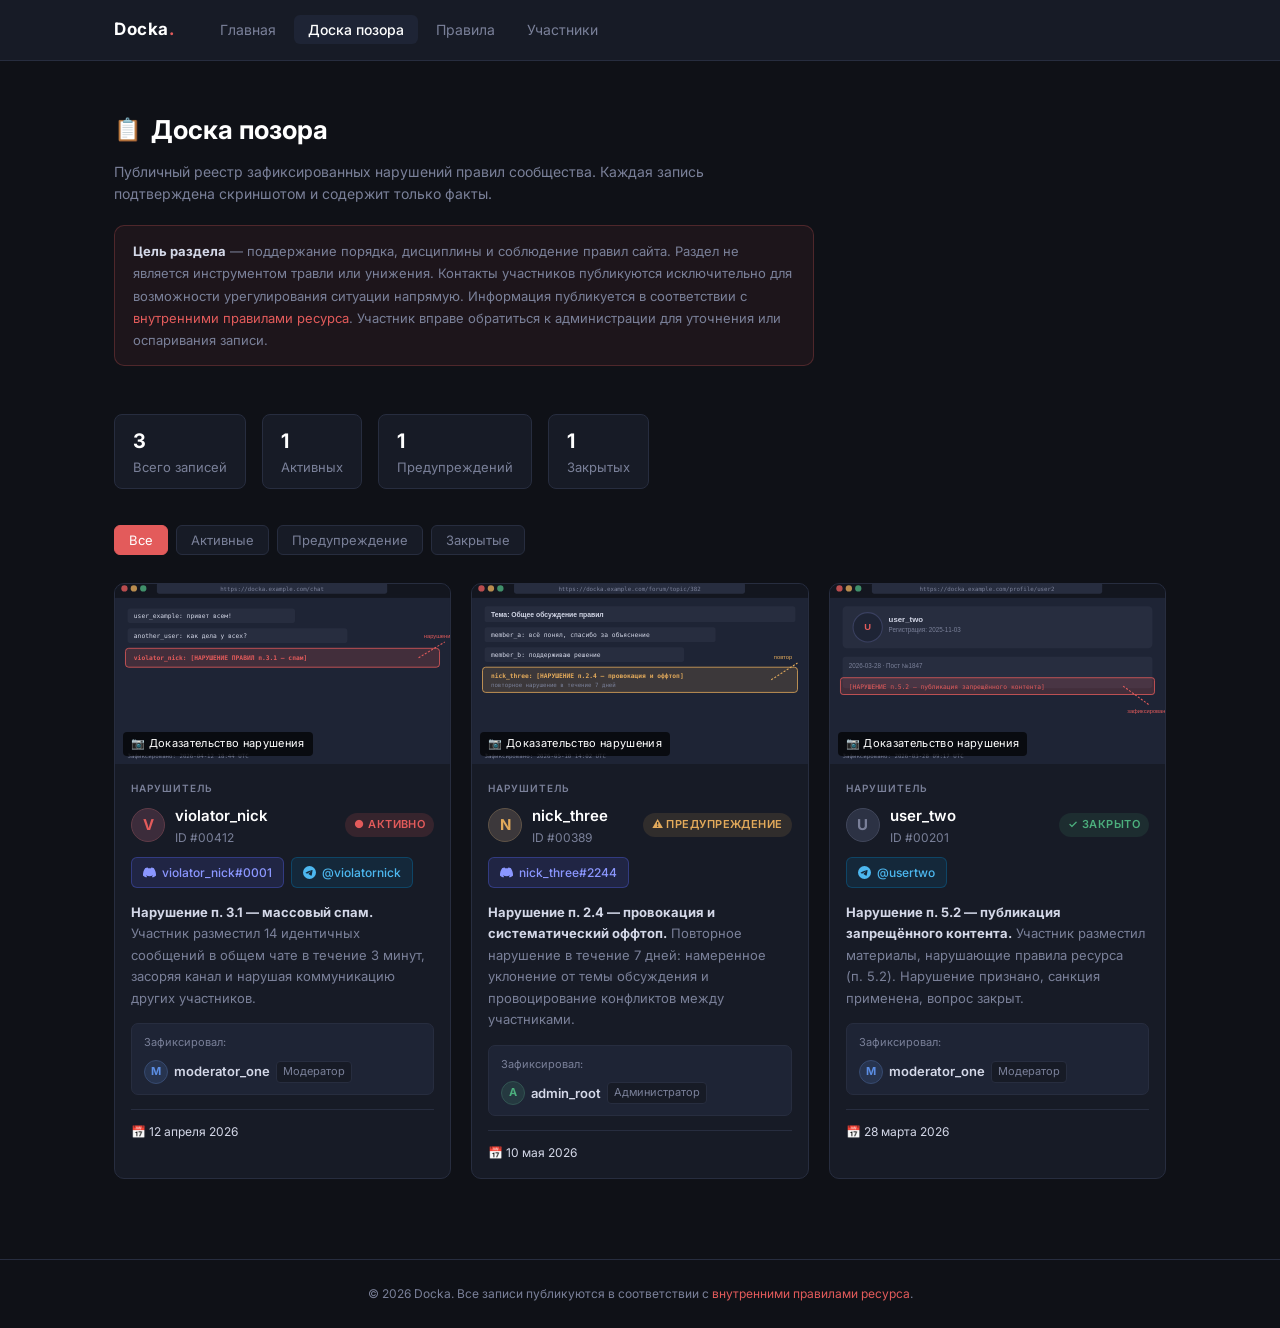
==== shame.html @ 16ea7ffb "feat: shame board — Discord/Telegram tags, reporter block, lightbox title, per-card avatar colors" ====
<!DOCTYPE html>
<html lang="ru">
<head>
  <meta charset="UTF-8" />
  <meta name="viewport" content="width=device-width, initial-scale=1.0" />
  <title>Доска позора — Docka</title>
  <link rel="preconnect" href="https://fonts.googleapis.com" />
  <link rel="preconnect" href="https://fonts.gstatic.com" crossorigin />
  <link href="https://fonts.googleapis.com/css2?family=Inter:wght@400;500;600;700;800&display=swap" rel="stylesheet" />
  <link rel="stylesheet" href="style.css" />
</head>
<body>

  <!-- ═══ Navigation ═══════════════════════════════════════════════ -->
  <header class="site-header">
    <nav class="nav-inner">
      <a class="nav-logo" href="index.html">Docka<span>.</span></a>
      <ul class="nav-links">
        <li><a href="index.html">Главная</a></li>
        <li><a href="shame.html" class="active">Доска позора</a></li>
        <li><a href="#">Правила</a></li>
        <li><a href="#">Участники</a></li>
      </ul>
    </nav>
  </header>

  <!-- ═══ Main ══════════════════════════════════════════════════════ -->
  <main class="page-wrap">

    <!-- Page Header -->
    <div class="page-hero">
      <h1><span class="icon">📋</span> Доска позора</h1>
      <p>Публичный реестр зафиксированных нарушений правил сообщества. Каждая запись подтверждена скриншотом и содержит только факты.</p>
      <div class="notice-box">
        <strong>Цель раздела</strong> — поддержание порядка, дисциплины и соблюдение правил сайта.
        Раздел не является инструментом травли или унижения. Контакты участников публикуются
        исключительно для возможности урегулирования ситуации напрямую.
        Информация публикуется в соответствии с <a href="#" style="color:var(--accent)">внутренними правилами ресурса</a>.
        Участник вправе обратиться к администрации для уточнения или оспаривания записи.
      </div>
    </div>

    <!-- Stats -->
    <div class="stats-strip">
      <div class="stat-chip"><strong>3</strong>Всего записей</div>
      <div class="stat-chip"><strong>1</strong>Активных</div>
      <div class="stat-chip"><strong>1</strong>Предупреждений</div>
      <div class="stat-chip"><strong>1</strong>Закрытых</div>
    </div>

    <!-- Filters -->
    <div class="filters">
      <button class="filter-btn active" data-filter="all">Все</button>
      <button class="filter-btn" data-filter="active">Активные</button>
      <button class="filter-btn" data-filter="warning">Предупреждение</button>
      <button class="filter-btn" data-filter="resolved">Закрытые</button>
    </div>

    <!-- ═══ Cards ══════════════════════════════════════════════════ -->
    <div class="cards-grid" id="cards-grid">

      <!-- ── Card 1 ── active ── -->
      <article class="v-card" data-status="active">

        <!-- Screenshot -->
        <div class="v-card__shot" onclick="openLightbox('screenshots/placeholder-1.svg', 'Спам в чате — violator_nick')">
          <img src="screenshots/placeholder-1.svg" alt="Скриншот нарушения" loading="lazy" />
          <span class="v-card__shot-label">📷 Доказательство нарушения</span>
          <span class="v-card__zoom-hint">🔍 Увеличить</span>
        </div>

        <div class="v-card__body">

          <!-- Offender -->
          <div class="v-card__section-label">Нарушитель</div>
          <div class="v-card__head">
            <div class="v-card__avatar" style="--av-color:#e35b5b">V</div>
            <div class="v-card__head-info">
              <div class="v-card__nick">violator_nick</div>
              <div class="v-card__id">ID #00412</div>
            </div>
            <span class="badge badge--active ml-auto">● Активно</span>
          </div>

          <!-- Contact tags -->
          <div class="v-card__tags">
            <a class="tag tag--discord" href="https://discord.com/users/000000000000000001" target="_blank" rel="noopener" title="Написать в Discord">
              <svg viewBox="0 0 24 24" fill="currentColor" aria-hidden="true"><path d="M20.317 4.37a19.791 19.791 0 0 0-4.885-1.515.074.074 0 0 0-.079.037c-.21.375-.444.864-.608 1.25a18.27 18.27 0 0 0-5.487 0 12.64 12.64 0 0 0-.617-1.25.077.077 0 0 0-.079-.037A19.736 19.736 0 0 0 3.677 4.37a.07.07 0 0 0-.032.027C.533 9.046-.32 13.58.099 18.057a.082.082 0 0 0 .031.057 19.9 19.9 0 0 0 5.993 3.03.078.078 0 0 0 .084-.028 14.09 14.09 0 0 0 1.226-1.994.076.076 0 0 0-.041-.106 13.107 13.107 0 0 1-1.872-.892.077.077 0 0 1-.008-.128 10.2 10.2 0 0 0 .372-.292.074.074 0 0 1 .077-.01c3.928 1.793 8.18 1.793 12.062 0a.074.074 0 0 1 .078.01c.12.098.246.198.373.292a.077.077 0 0 1-.006.127 12.299 12.299 0 0 1-1.873.892.077.077 0 0 0-.041.107c.36.698.772 1.362 1.225 1.993a.076.076 0 0 0 .084.028 19.839 19.839 0 0 0 6.002-3.03.077.077 0 0 0 .032-.054c.5-5.177-.838-9.674-3.549-13.66a.061.061 0 0 0-.031-.03z"/></svg>
              violator_nick#0001
            </a>
            <a class="tag tag--telegram" href="https://t.me/violatornick" target="_blank" rel="noopener" title="Написать в Telegram">
              <svg viewBox="0 0 24 24" fill="currentColor" aria-hidden="true"><path d="M11.944 0A12 12 0 0 0 0 12a12 12 0 0 0 12 12 12 12 0 0 0 12-12A12 12 0 0 0 12 0a12 12 0 0 0-.056 0zm4.962 7.224c.1-.002.321.023.465.14a.506.506 0 0 1 .171.325c.016.093.036.306.02.472-.18 1.898-.962 6.502-1.36 8.627-.168.9-.499 1.201-.82 1.23-.696.065-1.225-.46-1.9-.902-1.056-.693-1.653-1.124-2.678-1.8-1.185-.78-.417-1.21.258-1.91.177-.184 3.247-2.977 3.307-3.23.007-.032.014-.15-.056-.212s-.174-.041-.249-.024c-.106.024-1.793 1.14-5.061 3.345-.48.33-.913.49-1.302.48-.428-.008-1.252-.241-1.865-.44-.752-.245-1.349-.374-1.297-.789.027-.216.325-.437.893-.663 3.498-1.524 5.83-2.529 6.998-3.014 3.332-1.386 4.025-1.627 4.476-1.635z"/></svg>
              @violatornick
            </a>
          </div>

          <!-- Violation description -->
          <p class="v-card__desc">
            <strong>Нарушение п.&nbsp;3.1 — массовый спам.</strong>
            Участник разместил 14 идентичных сообщений в общем чате в течение 3 минут,
            засоряя канал и нарушая коммуникацию других участников.
          </p>

          <!-- Reporter row -->
          <div class="v-card__reporter">
            <span class="reporter-label">Зафиксировал:</span>
            <div class="reporter-user">
              <div class="v-card__avatar v-card__avatar--sm" style="--av-color:#5b8de3">M</div>
              <span class="reporter-nick">moderator_one</span>
              <span class="reporter-role">Модератор</span>
            </div>
          </div>

          <!-- Meta -->
          <div class="v-card__meta">
            <span class="v-card__date">📅 <span>12 апреля 2026</span></span>
          </div>

        </div>
      </article>

      <!-- ── Card 2 ── warning ── -->
      <article class="v-card" data-status="warning">

        <div class="v-card__shot" onclick="openLightbox('screenshots/placeholder-3.svg', 'Провокация — nick_three')">
          <img src="screenshots/placeholder-3.svg" alt="Скриншот нарушения" loading="lazy" />
          <span class="v-card__shot-label">📷 Доказательство нарушения</span>
          <span class="v-card__zoom-hint">🔍 Увеличить</span>
        </div>

        <div class="v-card__body">

          <div class="v-card__section-label">Нарушитель</div>
          <div class="v-card__head">
            <div class="v-card__avatar" style="--av-color:#e3aa5b">N</div>
            <div class="v-card__head-info">
              <div class="v-card__nick">nick_three</div>
              <div class="v-card__id">ID #00389</div>
            </div>
            <span class="badge badge--warning ml-auto">⚠ Предупреждение</span>
          </div>

          <div class="v-card__tags">
            <a class="tag tag--discord" href="https://discord.com/users/000000000000000002" target="_blank" rel="noopener" title="Написать в Discord">
              <svg viewBox="0 0 24 24" fill="currentColor" aria-hidden="true"><path d="M20.317 4.37a19.791 19.791 0 0 0-4.885-1.515.074.074 0 0 0-.079.037c-.21.375-.444.864-.608 1.25a18.27 18.27 0 0 0-5.487 0 12.64 12.64 0 0 0-.617-1.25.077.077 0 0 0-.079-.037A19.736 19.736 0 0 0 3.677 4.37a.07.07 0 0 0-.032.027C.533 9.046-.32 13.58.099 18.057a.082.082 0 0 0 .031.057 19.9 19.9 0 0 0 5.993 3.03.078.078 0 0 0 .084-.028 14.09 14.09 0 0 0 1.226-1.994.076.076 0 0 0-.041-.106 13.107 13.107 0 0 1-1.872-.892.077.077 0 0 1-.008-.128 10.2 10.2 0 0 0 .372-.292.074.074 0 0 1 .077-.01c3.928 1.793 8.18 1.793 12.062 0a.074.074 0 0 1 .078.01c.12.098.246.198.373.292a.077.077 0 0 1-.006.127 12.299 12.299 0 0 1-1.873.892.077.077 0 0 0-.041.107c.36.698.772 1.362 1.225 1.993a.076.076 0 0 0 .084.028 19.839 19.839 0 0 0 6.002-3.03.077.077 0 0 0 .032-.054c.5-5.177-.838-9.674-3.549-13.66a.061.061 0 0 0-.031-.03z"/></svg>
              nick_three#2244
            </a>
          </div>

          <p class="v-card__desc">
            <strong>Нарушение п.&nbsp;2.4 — провокация и систематический оффтоп.</strong>
            Повторное нарушение в течение 7 дней: намеренное уклонение от темы обсуждения
            и провоцирование конфликтов между участниками.
          </p>

          <div class="v-card__reporter">
            <span class="reporter-label">Зафиксировал:</span>
            <div class="reporter-user">
              <div class="v-card__avatar v-card__avatar--sm" style="--av-color:#4caf7d">A</div>
              <span class="reporter-nick">admin_root</span>
              <span class="reporter-role">Администратор</span>
            </div>
          </div>

          <div class="v-card__meta">
            <span class="v-card__date">📅 <span>10 мая 2026</span></span>
          </div>

        </div>
      </article>

      <!-- ── Card 3 ── resolved ── -->
      <article class="v-card" data-status="resolved">

        <div class="v-card__shot" onclick="openLightbox('screenshots/placeholder-2.svg', 'Запрещённый контент — user_two')">
          <img src="screenshots/placeholder-2.svg" alt="Скриншот нарушения" loading="lazy" />
          <span class="v-card__shot-label">📷 Доказательство нарушения</span>
          <span class="v-card__zoom-hint">🔍 Увеличить</span>
        </div>

        <div class="v-card__body">

          <div class="v-card__section-label">Нарушитель</div>
          <div class="v-card__head">
            <div class="v-card__avatar" style="--av-color:#7a8099">U</div>
            <div class="v-card__head-info">
              <div class="v-card__nick">user_two</div>
              <div class="v-card__id">ID #00201</div>
            </div>
            <span class="badge badge--resolved ml-auto">✓ Закрыто</span>
          </div>

          <div class="v-card__tags">
            <a class="tag tag--telegram" href="https://t.me/usertwo" target="_blank" rel="noopener" title="Написать в Telegram">
              <svg viewBox="0 0 24 24" fill="currentColor" aria-hidden="true"><path d="M11.944 0A12 12 0 0 0 0 12a12 12 0 0 0 12 12 12 12 0 0 0 12-12A12 12 0 0 0 12 0a12 12 0 0 0-.056 0zm4.962 7.224c.1-.002.321.023.465.14a.506.506 0 0 1 .171.325c.016.093.036.306.02.472-.18 1.898-.962 6.502-1.36 8.627-.168.9-.499 1.201-.82 1.23-.696.065-1.225-.46-1.9-.902-1.056-.693-1.653-1.124-2.678-1.8-1.185-.78-.417-1.21.258-1.91.177-.184 3.247-2.977 3.307-3.23.007-.032.014-.15-.056-.212s-.174-.041-.249-.024c-.106.024-1.793 1.14-5.061 3.345-.48.33-.913.49-1.302.48-.428-.008-1.252-.241-1.865-.44-.752-.245-1.349-.374-1.297-.789.027-.216.325-.437.893-.663 3.498-1.524 5.83-2.529 6.998-3.014 3.332-1.386 4.025-1.627 4.476-1.635z"/></svg>
              @usertwo
            </a>
          </div>

          <p class="v-card__desc">
            <strong>Нарушение п.&nbsp;5.2 — публикация запрещённого контента.</strong>
            Участник разместил материалы, нарушающие правила ресурса (п.&nbsp;5.2).
            Нарушение признано, санкция применена, вопрос закрыт.
          </p>

          <div class="v-card__reporter">
            <span class="reporter-label">Зафиксировал:</span>
            <div class="reporter-user">
              <div class="v-card__avatar v-card__avatar--sm" style="--av-color:#5b8de3">M</div>
              <span class="reporter-nick">moderator_one</span>
              <span class="reporter-role">Модератор</span>
            </div>
          </div>

          <div class="v-card__meta">
            <span class="v-card__date">📅 <span>28 марта 2026</span></span>
          </div>

        </div>
      </article>

    </div><!-- /cards-grid -->
  </main>

  <!-- ═══ Lightbox ═════════════════════════════════════════════════ -->
  <div class="lightbox" id="lightbox" onclick="closeLightbox(event)">
    <div class="lightbox__inner">
      <div class="lightbox__topbar">
        <span id="lightbox-title" class="lightbox__title"></span>
        <button class="lightbox__close" onclick="closeLightbox()" aria-label="Закрыть">&times;</button>
      </div>
      <img class="lightbox__img" id="lightbox-img" src="" alt="Скриншот нарушения" />
    </div>
  </div>

  <!-- ═══ Footer ═══════════════════════════════════════════════════ -->
  <footer class="site-footer">
    © 2026 Docka. Все записи публикуются в соответствии с <a href="#" style="color:var(--accent)">внутренними правилами ресурса</a>.
  </footer>

  <!-- ═══ Scripts ══════════════════════════════════════════════════ -->
  <script>
    /* ── Lightbox ── */
    function openLightbox(src, title) {
      document.getElementById('lightbox-img').src = src;
      document.getElementById('lightbox-title').textContent = title || 'Скриншот нарушения';
      document.getElementById('lightbox').classList.add('open');
      document.body.style.overflow = 'hidden';
    }
    function closeLightbox(e) {
      if (e && e.target !== e.currentTarget && !e.target.classList.contains('lightbox__close')) return;
      document.getElementById('lightbox').classList.remove('open');
      document.body.style.overflow = '';
    }
    document.addEventListener('keydown', e => { if (e.key === 'Escape') { document.getElementById('lightbox').classList.remove('open'); document.body.style.overflow = ''; } });

    /* ── Filters ── */
    const filterBtns = document.querySelectorAll('.filter-btn');
    const allCards   = document.querySelectorAll('.v-card');

    filterBtns.forEach(btn => {
      btn.addEventListener('click', () => {
        filterBtns.forEach(b => b.classList.remove('active'));
        btn.classList.add('active');
        const filter = btn.dataset.filter;
        let visible = 0;
        allCards.forEach(card => {
          const show = filter === 'all' || card.dataset.status === filter;
          card.style.display = show ? '' : 'none';
          if (show) visible++;
        });
        const existing = document.querySelector('.empty-state');
        if (existing) existing.remove();
        if (visible === 0) {
          const el = document.createElement('div');
          el.className = 'empty-state';
          el.innerHTML = '<div class="big">📭</div>Нарушений в этой категории не найдено.';
          document.getElementById('cards-grid').appendChild(el);
        }
      });
    });
  </script>

</body>
</html>
---- style.css ----
/* ─── Reset & Base ─────────────────────────────────────────────── */
*, *::before, *::after { box-sizing: border-box; margin: 0; padding: 0; }

:root {
  --bg:          #0f1117;
  --surface:     #171b26;
  --surface-2:   #1e2435;
  --border:      #272d3f;
  --accent:      #e35b5b;
  --accent-dim:  #b34545;
  --text:        #d4d8e8;
  --text-muted:  #7a8099;
  --green:       #4caf7d;
  --yellow:      #e3aa5b;
  --radius:      10px;
  --font:        'Inter', system-ui, sans-serif;
}

html { scroll-behavior: smooth; }

body {
  background: var(--bg);
  color: var(--text);
  font-family: var(--font);
  font-size: 15px;
  line-height: 1.6;
  min-height: 100vh;
}

a { color: inherit; text-decoration: none; }
img { display: block; max-width: 100%; }

/* ─── Header / Nav ─────────────────────────────────────────────── */
.site-header {
  background: var(--surface);
  border-bottom: 1px solid var(--border);
  position: sticky;
  top: 0;
  z-index: 100;
}

.nav-inner {
  max-width: 1100px;
  margin: 0 auto;
  padding: 0 24px;
  height: 60px;
  display: flex;
  align-items: center;
  gap: 32px;
}

.nav-logo {
  font-size: 17px;
  font-weight: 700;
  letter-spacing: .03em;
  color: #fff;
  white-space: nowrap;
}
.nav-logo span { color: var(--accent); }

.nav-links {
  display: flex;
  gap: 4px;
  list-style: none;
}

.nav-links a {
  padding: 6px 14px;
  border-radius: 6px;
  font-size: 14px;
  color: var(--text-muted);
  transition: background .15s, color .15s;
}
.nav-links a:hover,
.nav-links a.active {
  background: var(--surface-2);
  color: var(--text);
}
.nav-links a.active { color: #fff; font-weight: 500; }

/* ─── Page Shell ───────────────────────────────────────────────── */
.page-wrap {
  max-width: 1100px;
  margin: 0 auto;
  padding: 48px 24px 80px;
}

/* ─── Hero / Page Header ───────────────────────────────────────── */
.page-hero {
  margin-bottom: 48px;
}
.page-hero h1 {
  font-size: 26px;
  font-weight: 700;
  color: #fff;
  display: flex;
  align-items: center;
  gap: 10px;
}
.page-hero h1 .icon { font-size: 22px; }
.page-hero p {
  margin-top: 10px;
  color: var(--text-muted);
  max-width: 620px;
  font-size: 14px;
}

.notice-box {
  margin-top: 20px;
  background: rgba(227,91,91,.07);
  border: 1px solid rgba(227,91,91,.25);
  border-radius: var(--radius);
  padding: 14px 18px;
  font-size: 13px;
  color: var(--text-muted);
  max-width: 700px;
  line-height: 1.7;
}
.notice-box strong { color: var(--text); }

/* ─── Stats Strip ──────────────────────────────────────────────── */
.stats-strip {
  display: flex;
  gap: 16px;
  margin-bottom: 36px;
  flex-wrap: wrap;
}
.stat-chip {
  background: var(--surface);
  border: 1px solid var(--border);
  border-radius: 8px;
  padding: 10px 18px;
  font-size: 13px;
  color: var(--text-muted);
}
.stat-chip strong { display: block; font-size: 20px; font-weight: 700; color: #fff; }

/* ─── Filters ──────────────────────────────────────────────────── */
.filters {
  display: flex;
  gap: 8px;
  margin-bottom: 28px;
  flex-wrap: wrap;
}
.filter-btn {
  background: var(--surface);
  border: 1px solid var(--border);
  border-radius: 6px;
  padding: 6px 14px;
  font-size: 13px;
  color: var(--text-muted);
  cursor: pointer;
  transition: all .15s;
  font-family: var(--font);
}
.filter-btn:hover { border-color: #3a4060; color: var(--text); }
.filter-btn.active {
  background: var(--accent);
  border-color: var(--accent);
  color: #fff;
}

/* ─── Violation Cards ──────────────────────────────────────────── */
.cards-grid {
  display: grid;
  grid-template-columns: repeat(auto-fill, minmax(320px, 1fr));
  gap: 20px;
}

.v-card {
  background: var(--surface);
  border: 1px solid var(--border);
  border-radius: var(--radius);
  overflow: hidden;
  transition: border-color .2s, transform .2s;
}
.v-card:hover {
  border-color: #3a4060;
  transform: translateY(-2px);
}

/* screenshot area */
.v-card__shot {
  position: relative;
  background: var(--surface-2);
  cursor: pointer;
}
.v-card__shot img,
.v-card__shot svg {
  width: 100%;
  height: 180px;
  object-fit: cover;
}
.v-card__shot-label {
  position: absolute;
  bottom: 8px;
  left: 8px;
  background: rgba(0,0,0,.7);
  color: #fff;
  font-size: 11px;
  padding: 3px 8px;
  border-radius: 4px;
  letter-spacing: .03em;
}
.v-card__zoom-hint {
  position: absolute;
  top: 8px;
  right: 8px;
  background: rgba(0,0,0,.6);
  color: #fff;
  font-size: 11px;
  padding: 3px 7px;
  border-radius: 4px;
  opacity: 0;
  transition: opacity .15s;
}
.v-card:hover .v-card__zoom-hint { opacity: 1; }

/* body */
.v-card__body { padding: 16px; }

.v-card__head {
  display: flex;
  align-items: center;
  gap: 10px;
  margin-bottom: 10px;
}
.v-card__avatar {
  width: 34px;
  height: 34px;
  border-radius: 50%;
  background: var(--surface-2);
  border: 1px solid var(--border);
  display: flex;
  align-items: center;
  justify-content: center;
  font-size: 15px;
  font-weight: 700;
  color: var(--accent);
  flex-shrink: 0;
  text-transform: uppercase;
  /* color overridden per-card via --av-color */
}
.v-card__nick {
  font-weight: 600;
  font-size: 15px;
  color: #fff;
}
.v-card__id { font-size: 12px; color: var(--text-muted); }

.v-card__desc {
  font-size: 13px;
  color: var(--text-muted);
  margin-bottom: 14px;
  line-height: 1.65;
}
.v-card__desc strong { color: var(--text); }

.v-card__meta {
  display: flex;
  align-items: center;
  justify-content: space-between;
  flex-wrap: wrap;
  gap: 8px;
  padding-top: 12px;
  border-top: 1px solid var(--border);
}
.v-card__date { font-size: 12px; color: var(--text-muted); }
.v-card__date span { color: var(--text); }

/* Status badges */
.badge {
  font-size: 11px;
  font-weight: 600;
  padding: 3px 9px;
  border-radius: 20px;
  letter-spacing: .04em;
  text-transform: uppercase;
}
.badge--active   { background: rgba(227,91,91,.15);  color: var(--accent); }
.badge--resolved { background: rgba(76,175,125,.12); color: var(--green);  }
.badge--warning  { background: rgba(227,170,91,.12); color: var(--yellow); }

/* ─── Lightbox ─────────────────────────────────────────────────── */
.lightbox {
  display: none;
  position: fixed;
  inset: 0;
  background: rgba(0,0,0,.85);
  z-index: 999;
  align-items: center;
  justify-content: center;
  padding: 24px;
  backdrop-filter: blur(4px);
}
.lightbox.open { display: flex; }
.lightbox__close {
  background: none;
  border: none;
  color: var(--text-muted);
  font-size: 24px;
  cursor: pointer;
  line-height: 1;
  flex-shrink: 0;
  padding: 0 4px;
  transition: color .15s;
}
.lightbox__close:hover { color: #fff; }

/* ─── Empty State ──────────────────────────────────────────────── */
.empty-state {
  grid-column: 1/-1;
  text-align: center;
  padding: 60px 20px;
  color: var(--text-muted);
  font-size: 14px;
}
.empty-state .big { font-size: 36px; margin-bottom: 12px; }

/* ─── Footer ───────────────────────────────────────────────────── */
.site-footer {
  border-top: 1px solid var(--border);
  padding: 24px;
  text-align: center;
  font-size: 12px;
  color: var(--text-muted);
}

/* ─── Home page ────────────────────────────────────────────────── */
.home-hero {
  padding: 80px 24px 60px;
  text-align: center;
}
.home-hero h1 { font-size: 36px; color: #fff; font-weight: 800; }
.home-hero h1 em { color: var(--accent); font-style: normal; }
.home-hero p { margin: 16px auto 0; max-width: 520px; color: var(--text-muted); font-size: 15px; }
.home-hero .cta-row { margin-top: 32px; display: flex; gap: 12px; justify-content: center; flex-wrap: wrap; }
.btn {
  display: inline-flex;
  align-items: center;
  gap: 7px;
  padding: 10px 22px;
  border-radius: 8px;
  font-size: 14px;
  font-weight: 500;
  transition: opacity .15s;
  cursor: pointer;
  border: none;
  font-family: var(--font);
}
.btn:hover { opacity: .85; }
.btn--primary { background: var(--accent); color: #fff; }
.btn--ghost    { background: var(--surface); border: 1px solid var(--border); color: var(--text); }

.feature-grid {
  max-width: 900px;
  margin: 0 auto 80px;
  display: grid;
  grid-template-columns: repeat(auto-fill, minmax(240px, 1fr));
  gap: 16px;
  padding: 0 24px;
}
.feature-card {
  background: var(--surface);
  border: 1px solid var(--border);
  border-radius: var(--radius);
  padding: 22px;
}
.feature-card .icon { font-size: 26px; margin-bottom: 10px; }
.feature-card h3 { font-size: 15px; font-weight: 600; color: #fff; margin-bottom: 6px; }
.feature-card p { font-size: 13px; color: var(--text-muted); }

/* ─── Card: section label ──────────────────────────────────────── */
.v-card__section-label {
  font-size: 10px;
  font-weight: 600;
  letter-spacing: .1em;
  text-transform: uppercase;
  color: var(--text-muted);
  margin-bottom: 8px;
}

/* ─── Card: avatar color via CSS var ──────────────────────────── */
.v-card__avatar {
  background: color-mix(in srgb, var(--av-color, var(--accent)) 15%, var(--surface-2));
  border-color: color-mix(in srgb, var(--av-color, var(--accent)) 30%, var(--border));
  color: var(--av-color, var(--accent));
}

.v-card__avatar--sm {
  width: 24px;
  height: 24px;
  font-size: 11px;
  flex-shrink: 0;
}

/* head-info block */
.v-card__head-info { flex: 1; min-width: 0; }

/* ml-auto utility */
.ml-auto { margin-left: auto; }

/* ─── Contact Tags (Discord / Telegram) ────────────────────────── */
.v-card__tags {
  display: flex;
  flex-wrap: wrap;
  gap: 7px;
  margin-bottom: 14px;
}

.tag {
  display: inline-flex;
  align-items: center;
  gap: 6px;
  padding: 5px 11px;
  border-radius: 6px;
  font-size: 12px;
  font-weight: 500;
  transition: filter .15s, transform .15s;
  cursor: pointer;
  text-decoration: none;
  white-space: nowrap;
}
.tag:hover { filter: brightness(1.15); transform: translateY(-1px); }

.tag svg {
  width: 13px;
  height: 13px;
  flex-shrink: 0;
}

.tag--discord {
  background: rgba(88, 101, 242, .15);
  border: 1px solid rgba(88, 101, 242, .35);
  color: #8b97ff;
}
.tag--discord:hover { color: #aab4ff; }

.tag--telegram {
  background: rgba(0, 136, 204, .12);
  border: 1px solid rgba(0, 136, 204, .3);
  color: #4db8f0;
}
.tag--telegram:hover { color: #7dcef5; }

/* ─── Reporter row ─────────────────────────────────────────────── */
.v-card__reporter {
  display: flex;
  align-items: center;
  gap: 8px;
  padding: 10px 12px;
  background: var(--surface-2);
  border: 1px solid var(--border);
  border-radius: 7px;
  margin-bottom: 14px;
  flex-wrap: wrap;
}

.reporter-label {
  font-size: 11px;
  color: var(--text-muted);
  white-space: nowrap;
}

.reporter-user {
  display: flex;
  align-items: center;
  gap: 6px;
}

.reporter-nick {
  font-size: 13px;
  font-weight: 600;
  color: var(--text);
}

.reporter-role {
  font-size: 11px;
  color: var(--text-muted);
  background: var(--surface);
  border: 1px solid var(--border);
  border-radius: 4px;
  padding: 1px 6px;
}

/* ─── Lightbox (updated) ───────────────────────────────────────── */
.lightbox__inner {
  display: flex;
  flex-direction: column;
  max-width: 92vw;
  max-height: 90vh;
  background: var(--surface);
  border: 1px solid var(--border);
  border-radius: 10px;
  overflow: hidden;
}

.lightbox__topbar {
  display: flex;
  align-items: center;
  justify-content: space-between;
  padding: 12px 16px;
  border-bottom: 1px solid var(--border);
  background: var(--surface-2);
  gap: 16px;
}

.lightbox__title {
  font-size: 13px;
  color: var(--text-muted);
  white-space: nowrap;
  overflow: hidden;
  text-overflow: ellipsis;
}

.lightbox__img {
  max-width: 100%;
  max-height: calc(90vh - 52px);
  object-fit: contain;
  border-radius: 0;
  border: none;
}

/* ─── Responsive ───────────────────────────────────────────────── */
@media (max-width: 600px) {
  .nav-inner { gap: 16px; padding: 0 16px; }
  .page-wrap  { padding: 32px 16px 60px; }
  .home-hero h1 { font-size: 26px; }
  .cards-grid { grid-template-columns: 1fr; }
  .v-card__head { flex-wrap: wrap; }
  .ml-auto { margin-left: 0; }
}
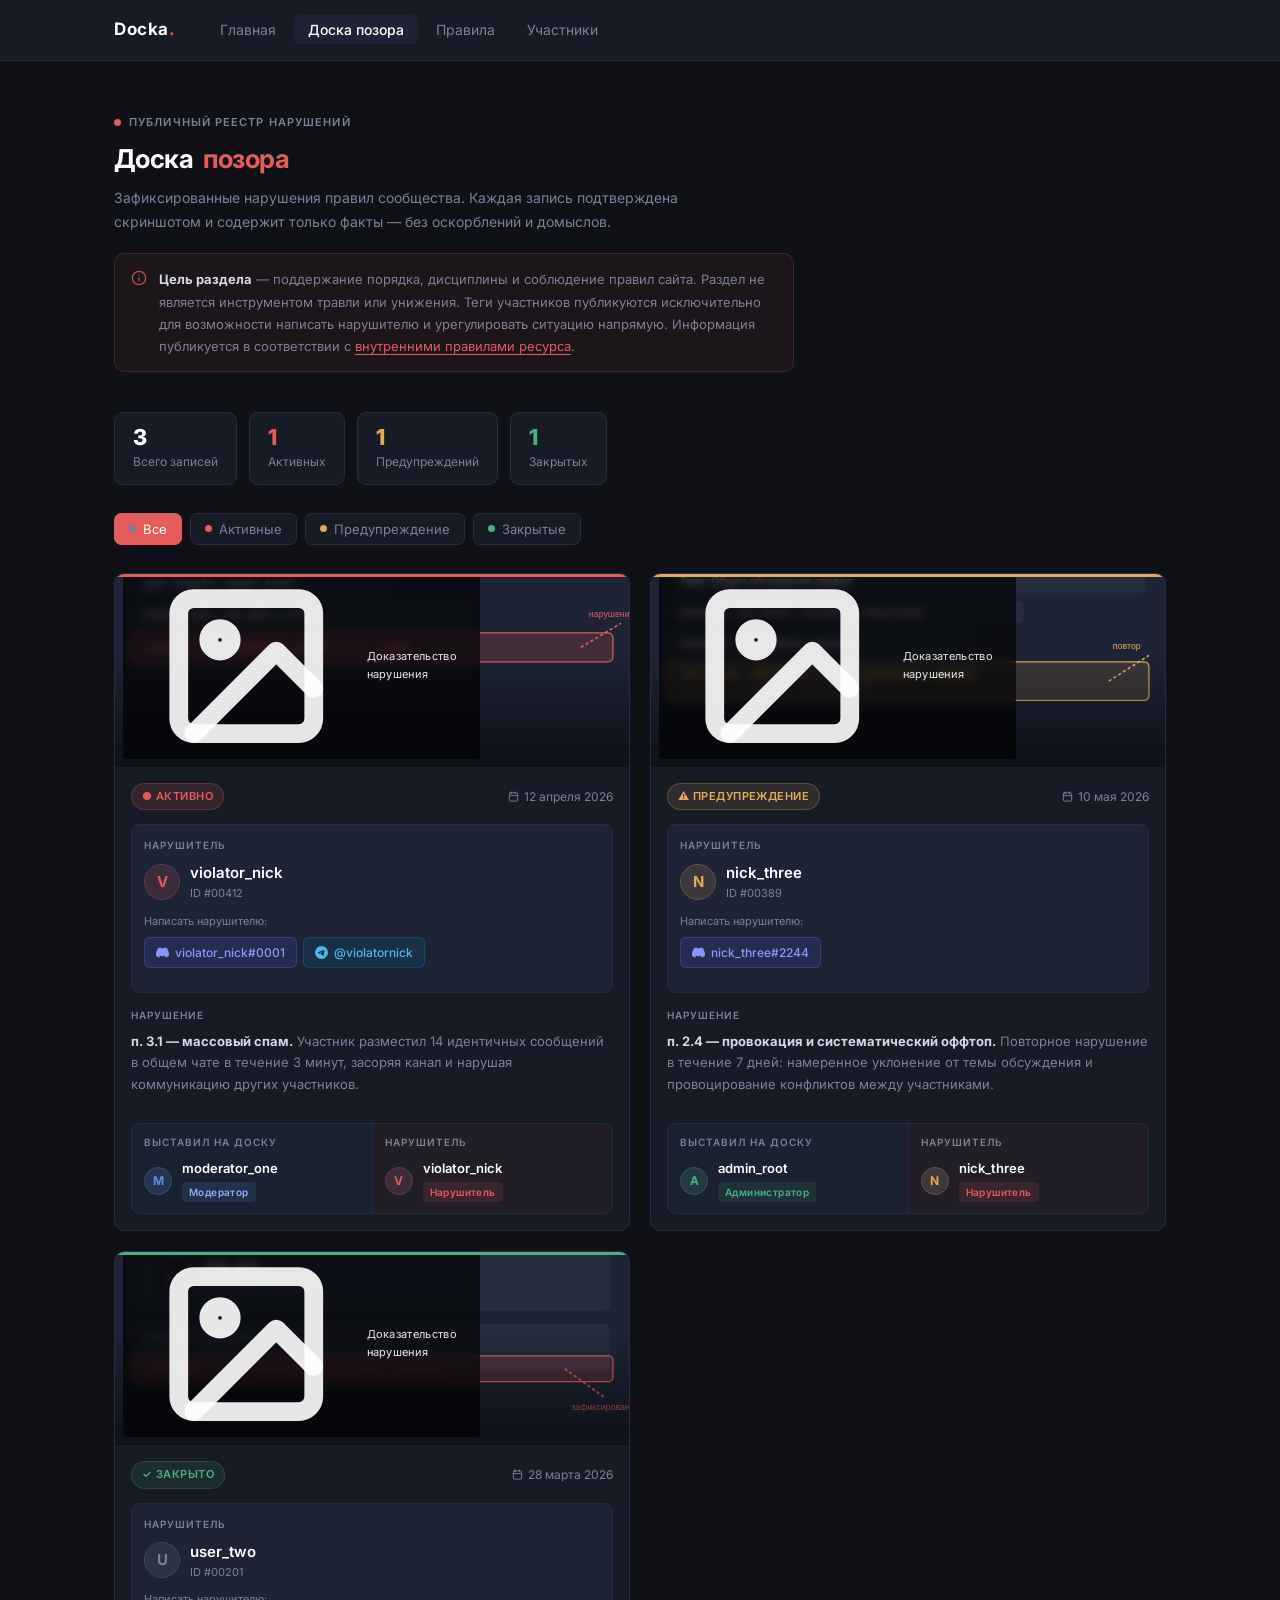
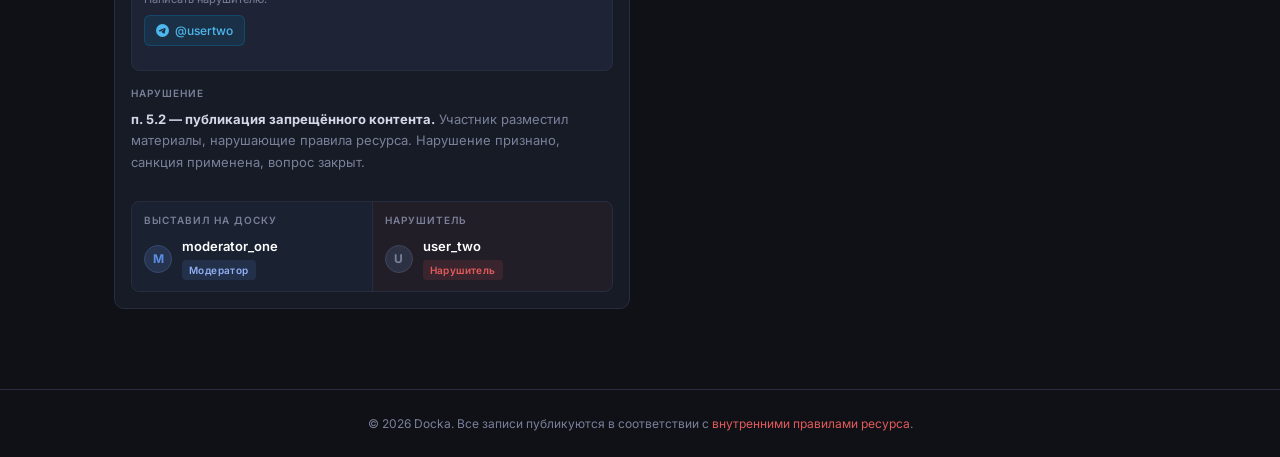
==== commit ea7a3287: "feat: redesign Доска позора — новые карточки с тегами, репортером и нарушителем Co-authored-by: more" ====
--- a/shame.html
+++ b/shame.html
@@ -8,10 +8,10 @@
   <link rel="preconnect" href="https://fonts.gstatic.com" crossorigin />
   <link href="https://fonts.googleapis.com/css2?family=Inter:wght@400;500;600;700;800&display=swap" rel="stylesheet" />
   <link rel="stylesheet" href="style.css" />
+  <link rel="stylesheet" href="shame.css" />
 </head>
 <body>
 
-  <!-- ═══ Navigation ═══════════════════════════════════════════════ -->
   <header class="site-header">
     <nav class="nav-inner">
       <a class="nav-logo" href="index.html">Docka<span>.</span></a>
@@ -24,196 +24,317 @@
     </nav>
   </header>
 
-  <!-- ═══ Main ══════════════════════════════════════════════════════ -->
   <main class="page-wrap">
 
-    <!-- Page Header -->
     <div class="page-hero">
-      <h1><span class="icon">📋</span> Доска позора</h1>
-      <p>Публичный реестр зафиксированных нарушений правил сообщества. Каждая запись подтверждена скриншотом и содержит только факты.</p>
+      <div class="page-hero__label">
+        <span class="hero-dot"></span>Публичный реестр нарушений
+      </div>
+      <h1 class="page-hero__title">Доска<span class="accent-text"> позора</span></h1>
+      <p class="page-hero__sub">
+        Зафиксированные нарушения правил сообщества. Каждая запись подтверждена скриншотом
+        и содержит только факты — без оскорблений и домыслов.
+      </p>
       <div class="notice-box">
-        <strong>Цель раздела</strong> — поддержание порядка, дисциплины и соблюдение правил сайта.
-        Раздел не является инструментом травли или унижения. Контакты участников публикуются
-        исключительно для возможности урегулирования ситуации напрямую.
-        Информация публикуется в соответствии с <a href="#" style="color:var(--accent)">внутренними правилами ресурса</a>.
-        Участник вправе обратиться к администрации для уточнения или оспаривания записи.
+        <div class="notice-box__icon">
+          <svg width="16" height="16" viewBox="0 0 24 24" fill="none" stroke="currentColor" stroke-width="2" stroke-linecap="round" stroke-linejoin="round"><circle cx="12" cy="12" r="10"/><path d="M12 16v-4M12 8h.01"/></svg>
+        </div>
+        <div class="notice-box__text">
+          <strong>Цель раздела</strong> — поддержание порядка, дисциплины и соблюдение правил сайта.
+          Раздел не является инструментом травли или унижения. Теги участников публикуются
+          исключительно для возможности написать нарушителю и урегулировать ситуацию напрямую.
+          Информация публикуется в соответствии с <a href="#">внутренними правилами ресурса</a>.
+        </div>
       </div>
     </div>
 
-    <!-- Stats -->
     <div class="stats-strip">
-      <div class="stat-chip"><strong>3</strong>Всего записей</div>
-      <div class="stat-chip"><strong>1</strong>Активных</div>
-      <div class="stat-chip"><strong>1</strong>Предупреждений</div>
-      <div class="stat-chip"><strong>1</strong>Закрытых</div>
+      <div class="stat-chip">
+        <strong id="stat-total">3</strong>
+        <span>Всего записей</span>
+      </div>
+      <div class="stat-chip stat-chip--red">
+        <strong id="stat-active">1</strong>
+        <span>Активных</span>
+      </div>
+      <div class="stat-chip stat-chip--yellow">
+        <strong id="stat-warning">1</strong>
+        <span>Предупреждений</span>
+      </div>
+      <div class="stat-chip stat-chip--green">
+        <strong id="stat-resolved">1</strong>
+        <span>Закрытых</span>
+      </div>
     </div>
 
-    <!-- Filters -->
     <div class="filters">
-      <button class="filter-btn active" data-filter="all">Все</button>
-      <button class="filter-btn" data-filter="active">Активные</button>
-      <button class="filter-btn" data-filter="warning">Предупреждение</button>
-      <button class="filter-btn" data-filter="resolved">Закрытые</button>
+      <button class="filter-btn active" data-filter="all">
+        <span class="filter-dot filter-dot--all"></span>Все
+      </button>
+      <button class="filter-btn" data-filter="active">
+        <span class="filter-dot filter-dot--active"></span>Активные
+      </button>
+      <button class="filter-btn" data-filter="warning">
+        <span class="filter-dot filter-dot--warning"></span>Предупреждение
+      </button>
+      <button class="filter-btn" data-filter="resolved">
+        <span class="filter-dot filter-dot--resolved"></span>Закрытые
+      </button>
     </div>
 
-    <!-- ═══ Cards ══════════════════════════════════════════════════ -->
     <div class="cards-grid" id="cards-grid">
 
-      <!-- ── Card 1 ── active ── -->
+
+      <!-- ══ Card 1 — active ══ -->
       <article class="v-card" data-status="active">
-
-        <!-- Screenshot -->
-        <div class="v-card__shot" onclick="openLightbox('screenshots/placeholder-1.svg', 'Спам в чате — violator_nick')">
+        <div class="v-card__status-bar v-card__status-bar--active"></div>
+
+        <div class="v-card__shot" onclick="openLightbox('screenshots/placeholder-1.svg','Спам в чате — violator_nick')">
           <img src="screenshots/placeholder-1.svg" alt="Скриншот нарушения" loading="lazy" />
-          <span class="v-card__shot-label">📷 Доказательство нарушения</span>
-          <span class="v-card__zoom-hint">🔍 Увеличить</span>
+          <div class="v-card__shot-overlay">
+            <span class="v-card__shot-label">
+              <svg width="11" height="11" viewBox="0 0 24 24" fill="none" stroke="currentColor" stroke-width="2.5" stroke-linecap="round" stroke-linejoin="round"><rect x="3" y="3" width="18" height="18" rx="2"/><circle cx="8.5" cy="8.5" r="1.5"/><path d="m21 15-5-5L5 21"/></svg>
+              Доказательство нарушения
+            </span>
+            <span class="v-card__zoom-hint">
+              <svg width="11" height="11" viewBox="0 0 24 24" fill="none" stroke="currentColor" stroke-width="2.5" stroke-linecap="round" stroke-linejoin="round"><circle cx="11" cy="11" r="8"/><path d="m21 21-4.35-4.35M11 8v6M8 11h6"/></svg>
+              Увеличить
+            </span>
+          </div>
         </div>
 
         <div class="v-card__body">
-
-          <!-- Offender -->
-          <div class="v-card__section-label">Нарушитель</div>
-          <div class="v-card__head">
-            <div class="v-card__avatar" style="--av-color:#e35b5b">V</div>
-            <div class="v-card__head-info">
-              <div class="v-card__nick">violator_nick</div>
-              <div class="v-card__id">ID #00412</div>
-            </div>
-            <span class="badge badge--active ml-auto">● Активно</span>
-          </div>
-
-          <!-- Contact tags -->
-          <div class="v-card__tags">
-            <a class="tag tag--discord" href="https://discord.com/users/000000000000000001" target="_blank" rel="noopener" title="Написать в Discord">
-              <svg viewBox="0 0 24 24" fill="currentColor" aria-hidden="true"><path d="M20.317 4.37a19.791 19.791 0 0 0-4.885-1.515.074.074 0 0 0-.079.037c-.21.375-.444.864-.608 1.25a18.27 18.27 0 0 0-5.487 0 12.64 12.64 0 0 0-.617-1.25.077.077 0 0 0-.079-.037A19.736 19.736 0 0 0 3.677 4.37a.07.07 0 0 0-.032.027C.533 9.046-.32 13.58.099 18.057a.082.082 0 0 0 .031.057 19.9 19.9 0 0 0 5.993 3.03.078.078 0 0 0 .084-.028 14.09 14.09 0 0 0 1.226-1.994.076.076 0 0 0-.041-.106 13.107 13.107 0 0 1-1.872-.892.077.077 0 0 1-.008-.128 10.2 10.2 0 0 0 .372-.292.074.074 0 0 1 .077-.01c3.928 1.793 8.18 1.793 12.062 0a.074.074 0 0 1 .078.01c.12.098.246.198.373.292a.077.077 0 0 1-.006.127 12.299 12.299 0 0 1-1.873.892.077.077 0 0 0-.041.107c.36.698.772 1.362 1.225 1.993a.076.076 0 0 0 .084.028 19.839 19.839 0 0 0 6.002-3.03.077.077 0 0 0 .032-.054c.5-5.177-.838-9.674-3.549-13.66a.061.061 0 0 0-.031-.03z"/></svg>
-              violator_nick#0001
-            </a>
-            <a class="tag tag--telegram" href="https://t.me/violatornick" target="_blank" rel="noopener" title="Написать в Telegram">
-              <svg viewBox="0 0 24 24" fill="currentColor" aria-hidden="true"><path d="M11.944 0A12 12 0 0 0 0 12a12 12 0 0 0 12 12 12 12 0 0 0 12-12A12 12 0 0 0 12 0a12 12 0 0 0-.056 0zm4.962 7.224c.1-.002.321.023.465.14a.506.506 0 0 1 .171.325c.016.093.036.306.02.472-.18 1.898-.962 6.502-1.36 8.627-.168.9-.499 1.201-.82 1.23-.696.065-1.225-.46-1.9-.902-1.056-.693-1.653-1.124-2.678-1.8-1.185-.78-.417-1.21.258-1.91.177-.184 3.247-2.977 3.307-3.23.007-.032.014-.15-.056-.212s-.174-.041-.249-.024c-.106.024-1.793 1.14-5.061 3.345-.48.33-.913.49-1.302.48-.428-.008-1.252-.241-1.865-.44-.752-.245-1.349-.374-1.297-.789.027-.216.325-.437.893-.663 3.498-1.524 5.83-2.529 6.998-3.014 3.332-1.386 4.025-1.627 4.476-1.635z"/></svg>
-              @violatornick
-            </a>
-          </div>
-
-          <!-- Violation description -->
-          <p class="v-card__desc">
-            <strong>Нарушение п.&nbsp;3.1 — массовый спам.</strong>
-            Участник разместил 14 идентичных сообщений в общем чате в течение 3 минут,
-            засоряя канал и нарушая коммуникацию других участников.
-          </p>
-
-          <!-- Reporter row -->
-          <div class="v-card__reporter">
-            <span class="reporter-label">Зафиксировал:</span>
-            <div class="reporter-user">
-              <div class="v-card__avatar v-card__avatar--sm" style="--av-color:#5b8de3">M</div>
-              <span class="reporter-nick">moderator_one</span>
-              <span class="reporter-role">Модератор</span>
-            </div>
-          </div>
-
-          <!-- Meta -->
-          <div class="v-card__meta">
-            <span class="v-card__date">📅 <span>12 апреля 2026</span></span>
+          <div class="v-card__header-row">
+            <span class="badge badge--active">● Активно</span>
+            <span class="v-card__date">
+              <svg width="11" height="11" viewBox="0 0 24 24" fill="none" stroke="currentColor" stroke-width="2" stroke-linecap="round" stroke-linejoin="round"><rect x="3" y="4" width="18" height="18" rx="2"/><path d="M16 2v4M8 2v4M3 10h18"/></svg>
+              12 апреля 2026
+            </span>
+          </div>
+
+          <div class="v-card__offender">
+            <div class="v-card__section-label">Нарушитель</div>
+            <div class="v-card__user">
+              <div class="v-card__avatar" style="--av-color:#e35b5b">V</div>
+              <div class="v-card__user-info">
+                <div class="v-card__nick">violator_nick</div>
+                <div class="v-card__uid">ID #00412</div>
+              </div>
+            </div>
+            <div class="v-card__contact-row">
+              <span class="contact-label">Написать нарушителю:</span>
+              <div class="v-card__tags">
+                <a class="tag tag--discord" href="https://discord.com/users/000000000000000001" target="_blank" rel="noopener" title="Написать в Discord">
+                  <svg viewBox="0 0 24 24" fill="currentColor"><path d="M20.317 4.37a19.791 19.791 0 0 0-4.885-1.515.074.074 0 0 0-.079.037c-.21.375-.444.864-.608 1.25a18.27 18.27 0 0 0-5.487 0 12.64 12.64 0 0 0-.617-1.25.077.077 0 0 0-.079-.037A19.736 19.736 0 0 0 3.677 4.37a.07.07 0 0 0-.032.027C.533 9.046-.32 13.58.099 18.057a.082.082 0 0 0 .031.057 19.9 19.9 0 0 0 5.993 3.03.078.078 0 0 0 .084-.028 14.09 14.09 0 0 0 1.226-1.994.076.076 0 0 0-.041-.106 13.107 13.107 0 0 1-1.872-.892.077.077 0 0 1-.008-.128 10.2 10.2 0 0 0 .372-.292.074.074 0 0 1 .077-.01c3.928 1.793 8.18 1.793 12.062 0a.074.074 0 0 1 .078.01c.12.098.246.198.373.292a.077.077 0 0 1-.006.127 12.299 12.299 0 0 1-1.873.892.077.077 0 0 0-.041.107c.36.698.772 1.362 1.225 1.993a.076.076 0 0 0 .084.028 19.839 19.839 0 0 0 6.002-3.03.077.077 0 0 0 .032-.054c.5-5.177-.838-9.674-3.549-13.66a.061.061 0 0 0-.031-.03z"/></svg>
+                  violator_nick#0001
+                </a>
+                <a class="tag tag--telegram" href="https://t.me/violatornick" target="_blank" rel="noopener" title="Написать в Telegram">
+                  <svg viewBox="0 0 24 24" fill="currentColor"><path d="M11.944 0A12 12 0 0 0 0 12a12 12 0 0 0 12 12 12 12 0 0 0 12-12A12 12 0 0 0 12 0a12 12 0 0 0-.056 0zm4.962 7.224c.1-.002.321.023.465.14a.506.506 0 0 1 .171.325c.016.093.036.306.02.472-.18 1.898-.962 6.502-1.36 8.627-.168.9-.499 1.201-.82 1.23-.696.065-1.225-.46-1.9-.902-1.056-.693-1.653-1.124-2.678-1.8-1.185-.78-.417-1.21.258-1.91.177-.184 3.247-2.977 3.307-3.23.007-.032.014-.15-.056-.212s-.174-.041-.249-.024c-.106.024-1.793 1.14-5.061 3.345-.48.33-.913.49-1.302.48-.428-.008-1.252-.241-1.865-.44-.752-.245-1.349-.374-1.297-.789.027-.216.325-.437.893-.663 3.498-1.524 5.83-2.529 6.998-3.014 3.332-1.386 4.025-1.627 4.476-1.635z"/></svg>
+                  @violatornick
+                </a>
+              </div>
+            </div>
+          </div>
+
+          <div class="v-card__violation">
+            <div class="v-card__section-label">Нарушение</div>
+            <p class="v-card__desc">
+              <strong>п.&nbsp;3.1 — массовый спам.</strong>
+              Участник разместил 14 идентичных сообщений в общем чате в течение 3 минут,
+              засоряя канал и нарушая коммуникацию других участников.
+            </p>
+          </div>
+
+          <div class="v-card__people-row">
+            <div class="v-card__person v-card__person--reporter">
+              <div class="v-card__section-label">Выставил на доску</div>
+              <div class="v-card__user v-card__user--sm">
+                <div class="v-card__avatar v-card__avatar--sm" style="--av-color:#5b8de3">M</div>
+                <div class="v-card__user-info">
+                  <div class="v-card__nick v-card__nick--sm">moderator_one</div>
+                  <div class="v-card__role-badge v-card__role-badge--mod">Модератор</div>
+                </div>
+              </div>
+            </div>
+            <div class="v-card__people-divider"></div>
+            <div class="v-card__person v-card__person--violator">
+              <div class="v-card__section-label">Нарушитель</div>
+              <div class="v-card__user v-card__user--sm">
+                <div class="v-card__avatar v-card__avatar--sm" style="--av-color:#e35b5b">V</div>
+                <div class="v-card__user-info">
+                  <div class="v-card__nick v-card__nick--sm">violator_nick</div>
+                  <div class="v-card__role-badge v-card__role-badge--violator">Нарушитель</div>
+                </div>
+              </div>
+            </div>
           </div>
 
         </div>
       </article>
 
-      <!-- ── Card 2 ── warning ── -->
+
+      <!-- ══ Card 2 — warning ══ -->
       <article class="v-card" data-status="warning">
-
-        <div class="v-card__shot" onclick="openLightbox('screenshots/placeholder-3.svg', 'Провокация — nick_three')">
+        <div class="v-card__status-bar v-card__status-bar--warning"></div>
+
+        <div class="v-card__shot" onclick="openLightbox('screenshots/placeholder-3.svg','Провокация — nick_three')">
           <img src="screenshots/placeholder-3.svg" alt="Скриншот нарушения" loading="lazy" />
-          <span class="v-card__shot-label">📷 Доказательство нарушения</span>
-          <span class="v-card__zoom-hint">🔍 Увеличить</span>
+          <div class="v-card__shot-overlay">
+            <span class="v-card__shot-label">
+              <svg width="11" height="11" viewBox="0 0 24 24" fill="none" stroke="currentColor" stroke-width="2.5" stroke-linecap="round" stroke-linejoin="round"><rect x="3" y="3" width="18" height="18" rx="2"/><circle cx="8.5" cy="8.5" r="1.5"/><path d="m21 15-5-5L5 21"/></svg>
+              Доказательство нарушения
+            </span>
+            <span class="v-card__zoom-hint">
+              <svg width="11" height="11" viewBox="0 0 24 24" fill="none" stroke="currentColor" stroke-width="2.5" stroke-linecap="round" stroke-linejoin="round"><circle cx="11" cy="11" r="8"/><path d="m21 21-4.35-4.35M11 8v6M8 11h6"/></svg>
+              Увеличить
+            </span>
+          </div>
         </div>
 
         <div class="v-card__body">
-
-          <div class="v-card__section-label">Нарушитель</div>
-          <div class="v-card__head">
-            <div class="v-card__avatar" style="--av-color:#e3aa5b">N</div>
-            <div class="v-card__head-info">
-              <div class="v-card__nick">nick_three</div>
-              <div class="v-card__id">ID #00389</div>
-            </div>
-            <span class="badge badge--warning ml-auto">⚠ Предупреждение</span>
-          </div>
-
-          <div class="v-card__tags">
-            <a class="tag tag--discord" href="https://discord.com/users/000000000000000002" target="_blank" rel="noopener" title="Написать в Discord">
-              <svg viewBox="0 0 24 24" fill="currentColor" aria-hidden="true"><path d="M20.317 4.37a19.791 19.791 0 0 0-4.885-1.515.074.074 0 0 0-.079.037c-.21.375-.444.864-.608 1.25a18.27 18.27 0 0 0-5.487 0 12.64 12.64 0 0 0-.617-1.25.077.077 0 0 0-.079-.037A19.736 19.736 0 0 0 3.677 4.37a.07.07 0 0 0-.032.027C.533 9.046-.32 13.58.099 18.057a.082.082 0 0 0 .031.057 19.9 19.9 0 0 0 5.993 3.03.078.078 0 0 0 .084-.028 14.09 14.09 0 0 0 1.226-1.994.076.076 0 0 0-.041-.106 13.107 13.107 0 0 1-1.872-.892.077.077 0 0 1-.008-.128 10.2 10.2 0 0 0 .372-.292.074.074 0 0 1 .077-.01c3.928 1.793 8.18 1.793 12.062 0a.074.074 0 0 1 .078.01c.12.098.246.198.373.292a.077.077 0 0 1-.006.127 12.299 12.299 0 0 1-1.873.892.077.077 0 0 0-.041.107c.36.698.772 1.362 1.225 1.993a.076.076 0 0 0 .084.028 19.839 19.839 0 0 0 6.002-3.03.077.077 0 0 0 .032-.054c.5-5.177-.838-9.674-3.549-13.66a.061.061 0 0 0-.031-.03z"/></svg>
-              nick_three#2244
-            </a>
-          </div>
-
-          <p class="v-card__desc">
-            <strong>Нарушение п.&nbsp;2.4 — провокация и систематический оффтоп.</strong>
-            Повторное нарушение в течение 7 дней: намеренное уклонение от темы обсуждения
-            и провоцирование конфликтов между участниками.
-          </p>
-
-          <div class="v-card__reporter">
-            <span class="reporter-label">Зафиксировал:</span>
-            <div class="reporter-user">
-              <div class="v-card__avatar v-card__avatar--sm" style="--av-color:#4caf7d">A</div>
-              <span class="reporter-nick">admin_root</span>
-              <span class="reporter-role">Администратор</span>
-            </div>
-          </div>
-
-          <div class="v-card__meta">
-            <span class="v-card__date">📅 <span>10 мая 2026</span></span>
+          <div class="v-card__header-row">
+            <span class="badge badge--warning">⚠ Предупреждение</span>
+            <span class="v-card__date">
+              <svg width="11" height="11" viewBox="0 0 24 24" fill="none" stroke="currentColor" stroke-width="2" stroke-linecap="round" stroke-linejoin="round"><rect x="3" y="4" width="18" height="18" rx="2"/><path d="M16 2v4M8 2v4M3 10h18"/></svg>
+              10 мая 2026
+            </span>
+          </div>
+
+          <div class="v-card__offender">
+            <div class="v-card__section-label">Нарушитель</div>
+            <div class="v-card__user">
+              <div class="v-card__avatar" style="--av-color:#e3aa5b">N</div>
+              <div class="v-card__user-info">
+                <div class="v-card__nick">nick_three</div>
+                <div class="v-card__uid">ID #00389</div>
+              </div>
+            </div>
+            <div class="v-card__contact-row">
+              <span class="contact-label">Написать нарушителю:</span>
+              <div class="v-card__tags">
+                <a class="tag tag--discord" href="https://discord.com/users/000000000000000002" target="_blank" rel="noopener" title="Написать в Discord">
+                  <svg viewBox="0 0 24 24" fill="currentColor"><path d="M20.317 4.37a19.791 19.791 0 0 0-4.885-1.515.074.074 0 0 0-.079.037c-.21.375-.444.864-.608 1.25a18.27 18.27 0 0 0-5.487 0 12.64 12.64 0 0 0-.617-1.25.077.077 0 0 0-.079-.037A19.736 19.736 0 0 0 3.677 4.37a.07.07 0 0 0-.032.027C.533 9.046-.32 13.58.099 18.057a.082.082 0 0 0 .031.057 19.9 19.9 0 0 0 5.993 3.03.078.078 0 0 0 .084-.028 14.09 14.09 0 0 0 1.226-1.994.076.076 0 0 0-.041-.106 13.107 13.107 0 0 1-1.872-.892.077.077 0 0 1-.008-.128 10.2 10.2 0 0 0 .372-.292.074.074 0 0 1 .077-.01c3.928 1.793 8.18 1.793 12.062 0a.074.074 0 0 1 .078.01c.12.098.246.198.373.292a.077.077 0 0 1-.006.127 12.299 12.299 0 0 1-1.873.892.077.077 0 0 0-.041.107c.36.698.772 1.362 1.225 1.993a.076.076 0 0 0 .084.028 19.839 19.839 0 0 0 6.002-3.03.077.077 0 0 0 .032-.054c.5-5.177-.838-9.674-3.549-13.66a.061.061 0 0 0-.031-.03z"/></svg>
+                  nick_three#2244
+                </a>
+              </div>
+            </div>
+          </div>
+
+          <div class="v-card__violation">
+            <div class="v-card__section-label">Нарушение</div>
+            <p class="v-card__desc">
+              <strong>п.&nbsp;2.4 — провокация и систематический оффтоп.</strong>
+              Повторное нарушение в течение 7 дней: намеренное уклонение от темы обсуждения
+              и провоцирование конфликтов между участниками.
+            </p>
+          </div>
+
+          <div class="v-card__people-row">
+            <div class="v-card__person v-card__person--reporter">
+              <div class="v-card__section-label">Выставил на доску</div>
+              <div class="v-card__user v-card__user--sm">
+                <div class="v-card__avatar v-card__avatar--sm" style="--av-color:#4caf7d">A</div>
+                <div class="v-card__user-info">
+                  <div class="v-card__nick v-card__nick--sm">admin_root</div>
+                  <div class="v-card__role-badge v-card__role-badge--admin">Администратор</div>
+                </div>
+              </div>
+            </div>
+            <div class="v-card__people-divider"></div>
+            <div class="v-card__person v-card__person--violator">
+              <div class="v-card__section-label">Нарушитель</div>
+              <div class="v-card__user v-card__user--sm">
+                <div class="v-card__avatar v-card__avatar--sm" style="--av-color:#e3aa5b">N</div>
+                <div class="v-card__user-info">
+                  <div class="v-card__nick v-card__nick--sm">nick_three</div>
+                  <div class="v-card__role-badge v-card__role-badge--violator">Нарушитель</div>
+                </div>
+              </div>
+            </div>
           </div>
 
         </div>
       </article>
 
-      <!-- ── Card 3 ── resolved ── -->
+
+      <!-- ══ Card 3 — resolved ══ -->
       <article class="v-card" data-status="resolved">
-
-        <div class="v-card__shot" onclick="openLightbox('screenshots/placeholder-2.svg', 'Запрещённый контент — user_two')">
+        <div class="v-card__status-bar v-card__status-bar--resolved"></div>
+
+        <div class="v-card__shot" onclick="openLightbox('screenshots/placeholder-2.svg','Запрещённый контент — user_two')">
           <img src="screenshots/placeholder-2.svg" alt="Скриншот нарушения" loading="lazy" />
-          <span class="v-card__shot-label">📷 Доказательство нарушения</span>
-          <span class="v-card__zoom-hint">🔍 Увеличить</span>
+          <div class="v-card__shot-overlay">
+            <span class="v-card__shot-label">
+              <svg width="11" height="11" viewBox="0 0 24 24" fill="none" stroke="currentColor" stroke-width="2.5" stroke-linecap="round" stroke-linejoin="round"><rect x="3" y="3" width="18" height="18" rx="2"/><circle cx="8.5" cy="8.5" r="1.5"/><path d="m21 15-5-5L5 21"/></svg>
+              Доказательство нарушения
+            </span>
+            <span class="v-card__zoom-hint">
+              <svg width="11" height="11" viewBox="0 0 24 24" fill="none" stroke="currentColor" stroke-width="2.5" stroke-linecap="round" stroke-linejoin="round"><circle cx="11" cy="11" r="8"/><path d="m21 21-4.35-4.35M11 8v6M8 11h6"/></svg>
+              Увеличить
+            </span>
+          </div>
         </div>
 
         <div class="v-card__body">
-
-          <div class="v-card__section-label">Нарушитель</div>
-          <div class="v-card__head">
-            <div class="v-card__avatar" style="--av-color:#7a8099">U</div>
-            <div class="v-card__head-info">
-              <div class="v-card__nick">user_two</div>
-              <div class="v-card__id">ID #00201</div>
-            </div>
-            <span class="badge badge--resolved ml-auto">✓ Закрыто</span>
-          </div>
-
-          <div class="v-card__tags">
-            <a class="tag tag--telegram" href="https://t.me/usertwo" target="_blank" rel="noopener" title="Написать в Telegram">
-              <svg viewBox="0 0 24 24" fill="currentColor" aria-hidden="true"><path d="M11.944 0A12 12 0 0 0 0 12a12 12 0 0 0 12 12 12 12 0 0 0 12-12A12 12 0 0 0 12 0a12 12 0 0 0-.056 0zm4.962 7.224c.1-.002.321.023.465.14a.506.506 0 0 1 .171.325c.016.093.036.306.02.472-.18 1.898-.962 6.502-1.36 8.627-.168.9-.499 1.201-.82 1.23-.696.065-1.225-.46-1.9-.902-1.056-.693-1.653-1.124-2.678-1.8-1.185-.78-.417-1.21.258-1.91.177-.184 3.247-2.977 3.307-3.23.007-.032.014-.15-.056-.212s-.174-.041-.249-.024c-.106.024-1.793 1.14-5.061 3.345-.48.33-.913.49-1.302.48-.428-.008-1.252-.241-1.865-.44-.752-.245-1.349-.374-1.297-.789.027-.216.325-.437.893-.663 3.498-1.524 5.83-2.529 6.998-3.014 3.332-1.386 4.025-1.627 4.476-1.635z"/></svg>
-              @usertwo
-            </a>
-          </div>
-
-          <p class="v-card__desc">
-            <strong>Нарушение п.&nbsp;5.2 — публикация запрещённого контента.</strong>
-            Участник разместил материалы, нарушающие правила ресурса (п.&nbsp;5.2).
-            Нарушение признано, санкция применена, вопрос закрыт.
-          </p>
-
-          <div class="v-card__reporter">
-            <span class="reporter-label">Зафиксировал:</span>
-            <div class="reporter-user">
-              <div class="v-card__avatar v-card__avatar--sm" style="--av-color:#5b8de3">M</div>
-              <span class="reporter-nick">moderator_one</span>
-              <span class="reporter-role">Модератор</span>
-            </div>
-          </div>
-
-          <div class="v-card__meta">
-            <span class="v-card__date">📅 <span>28 марта 2026</span></span>
+          <div class="v-card__header-row">
+            <span class="badge badge--resolved">✓ Закрыто</span>
+            <span class="v-card__date">
+              <svg width="11" height="11" viewBox="0 0 24 24" fill="none" stroke="currentColor" stroke-width="2" stroke-linecap="round" stroke-linejoin="round"><rect x="3" y="4" width="18" height="18" rx="2"/><path d="M16 2v4M8 2v4M3 10h18"/></svg>
+              28 марта 2026
+            </span>
+          </div>
+
+          <div class="v-card__offender">
+            <div class="v-card__section-label">Нарушитель</div>
+            <div class="v-card__user">
+              <div class="v-card__avatar" style="--av-color:#7a8099">U</div>
+              <div class="v-card__user-info">
+                <div class="v-card__nick">user_two</div>
+                <div class="v-card__uid">ID #00201</div>
+              </div>
+            </div>
+            <div class="v-card__contact-row">
+              <span class="contact-label">Написать нарушителю:</span>
+              <div class="v-card__tags">
+                <a class="tag tag--telegram" href="https://t.me/usertwo" target="_blank" rel="noopener" title="Написать в Telegram">
+                  <svg viewBox="0 0 24 24" fill="currentColor"><path d="M11.944 0A12 12 0 0 0 0 12a12 12 0 0 0 12 12 12 12 0 0 0 12-12A12 12 0 0 0 12 0a12 12 0 0 0-.056 0zm4.962 7.224c.1-.002.321.023.465.14a.506.506 0 0 1 .171.325c.016.093.036.306.02.472-.18 1.898-.962 6.502-1.36 8.627-.168.9-.499 1.201-.82 1.23-.696.065-1.225-.46-1.9-.902-1.056-.693-1.653-1.124-2.678-1.8-1.185-.78-.417-1.21.258-1.91.177-.184 3.247-2.977 3.307-3.23.007-.032.014-.15-.056-.212s-.174-.041-.249-.024c-.106.024-1.793 1.14-5.061 3.345-.48.33-.913.49-1.302.48-.428-.008-1.252-.241-1.865-.44-.752-.245-1.349-.374-1.297-.789.027-.216.325-.437.893-.663 3.498-1.524 5.83-2.529 6.998-3.014 3.332-1.386 4.025-1.627 4.476-1.635z"/></svg>
+                  @usertwo
+                </a>
+              </div>
+            </div>
+          </div>
+
+          <div class="v-card__violation">
+            <div class="v-card__section-label">Нарушение</div>
+            <p class="v-card__desc">
+              <strong>п.&nbsp;5.2 — публикация запрещённого контента.</strong>
+              Участник разместил материалы, нарушающие правила ресурса. Нарушение признано,
+              санкция применена, вопрос закрыт.
+            </p>
+          </div>
+
+          <div class="v-card__people-row">
+            <div class="v-card__person v-card__person--reporter">
+              <div class="v-card__section-label">Выставил на доску</div>
+              <div class="v-card__user v-card__user--sm">
+                <div class="v-card__avatar v-card__avatar--sm" style="--av-color:#5b8de3">M</div>
+                <div class="v-card__user-info">
+                  <div class="v-card__nick v-card__nick--sm">moderator_one</div>
+                  <div class="v-card__role-badge v-card__role-badge--mod">Модератор</div>
+                </div>
+              </div>
+            </div>
+            <div class="v-card__people-divider"></div>
+            <div class="v-card__person v-card__person--violator">
+              <div class="v-card__section-label">Нарушитель</div>
+              <div class="v-card__user v-card__user--sm">
+                <div class="v-card__avatar v-card__avatar--sm" style="--av-color:#7a8099">U</div>
+                <div class="v-card__user-info">
+                  <div class="v-card__nick v-card__nick--sm">user_two</div>
+                  <div class="v-card__role-badge v-card__role-badge--violator">Нарушитель</div>
+                </div>
+              </div>
+            </div>
           </div>
 
         </div>
@@ -222,23 +343,28 @@
     </div><!-- /cards-grid -->
   </main>
 
-  <!-- ═══ Lightbox ═════════════════════════════════════════════════ -->
+
+  <!-- Lightbox -->
   <div class="lightbox" id="lightbox" onclick="closeLightbox(event)">
     <div class="lightbox__inner">
       <div class="lightbox__topbar">
-        <span id="lightbox-title" class="lightbox__title"></span>
-        <button class="lightbox__close" onclick="closeLightbox()" aria-label="Закрыть">&times;</button>
+        <div class="lightbox__topbar-left">
+          <svg width="14" height="14" viewBox="0 0 24 24" fill="none" stroke="currentColor" stroke-width="2" stroke-linecap="round" stroke-linejoin="round"><rect x="3" y="3" width="18" height="18" rx="2"/><circle cx="8.5" cy="8.5" r="1.5"/><path d="m21 15-5-5L5 21"/></svg>
+          <span id="lightbox-title" class="lightbox__title"></span>
+        </div>
+        <button class="lightbox__close" onclick="closeLightbox()" aria-label="Закрыть">
+          <svg width="16" height="16" viewBox="0 0 24 24" fill="none" stroke="currentColor" stroke-width="2.5" stroke-linecap="round" stroke-linejoin="round"><path d="M18 6 6 18M6 6l12 12"/></svg>
+        </button>
       </div>
       <img class="lightbox__img" id="lightbox-img" src="" alt="Скриншот нарушения" />
     </div>
   </div>
 
-  <!-- ═══ Footer ═══════════════════════════════════════════════════ -->
   <footer class="site-footer">
-    © 2026 Docka. Все записи публикуются в соответствии с <a href="#" style="color:var(--accent)">внутренними правилами ресурса</a>.
+    © 2026 Docka. Все записи публикуются в соответствии с
+    <a href="#" style="color:var(--accent)">внутренними правилами ресурса</a>.
   </footer>
 
-  <!-- ═══ Scripts ══════════════════════════════════════════════════ -->
   <script>
     /* ── Lightbox ── */
     function openLightbox(src, title) {
@@ -248,11 +374,16 @@
       document.body.style.overflow = 'hidden';
     }
     function closeLightbox(e) {
-      if (e && e.target !== e.currentTarget && !e.target.classList.contains('lightbox__close')) return;
+      if (e && e.target !== e.currentTarget && !e.target.closest('.lightbox__close')) return;
       document.getElementById('lightbox').classList.remove('open');
       document.body.style.overflow = '';
     }
-    document.addEventListener('keydown', e => { if (e.key === 'Escape') { document.getElementById('lightbox').classList.remove('open'); document.body.style.overflow = ''; } });
+    document.addEventListener('keydown', e => {
+      if (e.key === 'Escape') {
+        document.getElementById('lightbox').classList.remove('open');
+        document.body.style.overflow = '';
+      }
+    });
 
     /* ── Filters ── */
     const filterBtns = document.querySelectorAll('.filter-btn');
--- a/shame.css
+++ b/shame.css
@@ -0,0 +1,524 @@
+/* ═══════════════════════════════════════════════════════════════
+   shame.css — Доска позора
+   ═══════════════════════════════════════════════════════════════ */
+
+/* ─── Page Hero ────────────────────────────────────────────────── */
+.page-hero {
+  margin-bottom: 40px;
+}
+
+.page-hero__label {
+  display: inline-flex;
+  align-items: center;
+  gap: 8px;
+  font-size: 11px;
+  font-weight: 600;
+  letter-spacing: .1em;
+  text-transform: uppercase;
+  color: var(--text-muted);
+  margin-bottom: 14px;
+}
+
+.hero-dot {
+  width: 7px;
+  height: 7px;
+  border-radius: 50%;
+  background: var(--accent);
+  box-shadow: 0 0 0 0 rgba(227,91,91,.5);
+  animation: heroPulse 2.2s infinite;
+}
+
+@keyframes heroPulse {
+  0%   { box-shadow: 0 0 0 0 rgba(227,91,91,.45); }
+  70%  { box-shadow: 0 0 0 8px rgba(227,91,91,0); }
+  100% { box-shadow: 0 0 0 0 rgba(227,91,91,0); }
+}
+
+.page-hero__title {
+  font-size: clamp(24px, 4vw, 34px);
+  font-weight: 800;
+  color: #fff;
+  line-height: 1.1;
+  margin-bottom: 12px;
+  letter-spacing: -.02em;
+}
+
+.accent-text { color: var(--accent); }
+
+.page-hero__sub {
+  color: var(--text-muted);
+  max-width: 560px;
+  font-size: 14px;
+  line-height: 1.7;
+  margin-bottom: 20px;
+}
+
+.notice-box {
+  display: flex;
+  gap: 12px;
+  align-items: flex-start;
+  margin-top: 20px;
+  background: rgba(227,91,91,.06);
+  border: 1px solid rgba(227,91,91,.2);
+  border-radius: var(--radius);
+  padding: 14px 16px;
+  font-size: 13px;
+  color: var(--text-muted);
+  max-width: 680px;
+  line-height: 1.7;
+}
+.notice-box__icon {
+  flex-shrink: 0;
+  color: var(--accent);
+  opacity: .8;
+  margin-top: 2px;
+}
+.notice-box__text strong { color: var(--text); }
+.notice-box__text a { color: var(--accent); text-decoration: underline; text-underline-offset: 3px; }
+.notice-box__text a:hover { opacity: .8; }
+
+/* ─── Stats Strip ──────────────────────────────────────────────── */
+.stats-strip {
+  display: flex;
+  gap: 12px;
+  margin-bottom: 28px;
+  flex-wrap: wrap;
+}
+
+.stat-chip {
+  background: var(--surface);
+  border: 1px solid var(--border);
+  border-radius: 9px;
+  padding: 12px 18px;
+  min-width: 90px;
+}
+.stat-chip strong {
+  display: block;
+  font-size: 22px;
+  font-weight: 800;
+  color: #fff;
+  line-height: 1.1;
+  margin-bottom: 2px;
+}
+.stat-chip span { font-size: 12px; color: var(--text-muted); }
+
+.stat-chip--red   strong { color: var(--accent); }
+.stat-chip--yellow strong { color: var(--yellow); }
+.stat-chip--green  strong { color: var(--green); }
+
+/* ─── Filters ──────────────────────────────────────────────────── */
+.filters {
+  display: flex;
+  gap: 8px;
+  margin-bottom: 28px;
+  flex-wrap: wrap;
+}
+
+.filter-btn {
+  display: inline-flex;
+  align-items: center;
+  gap: 7px;
+  background: var(--surface);
+  border: 1px solid var(--border);
+  border-radius: 7px;
+  padding: 7px 14px;
+  font-size: 13px;
+  color: var(--text-muted);
+  cursor: pointer;
+  transition: all .15s;
+  font-family: var(--font);
+}
+.filter-btn:hover { border-color: #3a4060; color: var(--text); }
+.filter-btn.active {
+  background: var(--accent);
+  border-color: var(--accent);
+  color: #fff;
+}
+
+.filter-dot {
+  width: 7px;
+  height: 7px;
+  border-radius: 50%;
+  flex-shrink: 0;
+}
+.filter-dot--all      { background: var(--text-muted); }
+.filter-dot--active   { background: var(--accent); }
+.filter-dot--warning  { background: var(--yellow); }
+.filter-dot--resolved { background: var(--green); }
+
+/* ─── Cards Grid ───────────────────────────────────────────────── */
+.cards-grid {
+  display: grid;
+  grid-template-columns: repeat(auto-fill, minmax(340px, 1fr));
+  gap: 20px;
+  align-items: start;
+}
+
+/* ─── Violation Card ───────────────────────────────────────────── */
+.v-card {
+  background: var(--surface);
+  border: 1px solid var(--border);
+  border-radius: var(--radius);
+  overflow: hidden;
+  transition: border-color .2s, transform .2s, box-shadow .2s;
+  display: flex;
+  flex-direction: column;
+  position: relative;
+}
+
+.v-card:hover {
+  border-color: #3a4060;
+  transform: translateY(-3px);
+  box-shadow: 0 12px 32px rgba(0,0,0,.35);
+}
+
+/* coloured top bar per status */
+.v-card__status-bar {
+  height: 3px;
+  width: 100%;
+  flex-shrink: 0;
+}
+.v-card__status-bar--active   { background: var(--accent); }
+.v-card__status-bar--warning  { background: var(--yellow); }
+.v-card__status-bar--resolved { background: var(--green); }
+
+/* ─── Screenshot Area ──────────────────────────────────────────── */
+.v-card__shot {
+  position: relative;
+  background: var(--surface-2);
+  cursor: pointer;
+  overflow: hidden;
+}
+.v-card__shot img {
+  width: 100%;
+  height: 190px;
+  object-fit: cover;
+  transition: transform .3s;
+  display: block;
+}
+.v-card:hover .v-card__shot img { transform: scale(1.03); }
+
+.v-card__shot-overlay {
+  position: absolute;
+  inset: 0;
+  display: flex;
+  align-items: flex-end;
+  justify-content: space-between;
+  padding: 8px 10px;
+  background: linear-gradient(to top, rgba(0,0,0,.55) 0%, transparent 60%);
+}
+
+.v-card__shot-label,
+.v-card__zoom-hint {
+  display: inline-flex;
+  align-items: center;
+  gap: 5px;
+  background: rgba(0,0,0,.65);
+  color: rgba(255,255,255,.9);
+  font-size: 11px;
+  padding: 3px 8px;
+  border-radius: 4px;
+  backdrop-filter: blur(4px);
+}
+.v-card__zoom-hint {
+  opacity: 0;
+  transition: opacity .15s;
+}
+.v-card:hover .v-card__zoom-hint { opacity: 1; }
+
+/* ─── Card Body ────────────────────────────────────────────────── */
+.v-card__body {
+  padding: 16px;
+  display: flex;
+  flex-direction: column;
+  gap: 14px;
+  flex: 1;
+}
+
+/* header row: badge + date */
+.v-card__header-row {
+  display: flex;
+  align-items: center;
+  justify-content: space-between;
+  gap: 8px;
+  flex-wrap: wrap;
+}
+
+.v-card__date {
+  display: inline-flex;
+  align-items: center;
+  gap: 5px;
+  font-size: 12px;
+  color: var(--text-muted);
+}
+
+/* ─── Offender Block ───────────────────────────────────────────── */
+.v-card__offender {
+  background: var(--surface-2);
+  border: 1px solid var(--border);
+  border-radius: 8px;
+  padding: 12px 12px 10px;
+}
+
+.v-card__section-label {
+  font-size: 10px;
+  font-weight: 600;
+  letter-spacing: .1em;
+  text-transform: uppercase;
+  color: var(--text-muted);
+  margin-bottom: 8px;
+}
+
+.v-card__user {
+  display: flex;
+  align-items: center;
+  gap: 10px;
+  margin-bottom: 10px;
+}
+.v-card__user--sm { margin-bottom: 0; }
+
+.v-card__avatar {
+  width: 36px;
+  height: 36px;
+  border-radius: 50%;
+  background: color-mix(in srgb, var(--av-color, var(--accent)) 15%, var(--surface-2));
+  border: 1px solid color-mix(in srgb, var(--av-color, var(--accent)) 30%, var(--border));
+  color: var(--av-color, var(--accent));
+  display: flex;
+  align-items: center;
+  justify-content: center;
+  font-size: 15px;
+  font-weight: 700;
+  flex-shrink: 0;
+  text-transform: uppercase;
+}
+.v-card__avatar--sm {
+  width: 28px;
+  height: 28px;
+  font-size: 12px;
+}
+
+.v-card__user-info { flex: 1; min-width: 0; }
+
+.v-card__nick {
+  font-weight: 600;
+  font-size: 15px;
+  color: #fff;
+  white-space: nowrap;
+  overflow: hidden;
+  text-overflow: ellipsis;
+}
+.v-card__nick--sm { font-size: 13px; }
+
+.v-card__uid { font-size: 11px; color: var(--text-muted); }
+
+/* contact row */
+.v-card__contact-row { margin-top: 2px; }
+
+.contact-label {
+  display: block;
+  font-size: 11px;
+  color: var(--text-muted);
+  margin-bottom: 6px;
+}
+
+.v-card__tags {
+  display: flex;
+  flex-wrap: wrap;
+  gap: 6px;
+}
+
+.tag {
+  display: inline-flex;
+  align-items: center;
+  gap: 6px;
+  padding: 5px 11px;
+  border-radius: 6px;
+  font-size: 12px;
+  font-weight: 500;
+  transition: filter .15s, transform .15s;
+  cursor: pointer;
+  text-decoration: none;
+  white-space: nowrap;
+}
+.tag:hover { filter: brightness(1.18); transform: translateY(-1px); }
+.tag svg { width: 13px; height: 13px; flex-shrink: 0; }
+
+.tag--discord {
+  background: rgba(88,101,242,.14);
+  border: 1px solid rgba(88,101,242,.3);
+  color: #8b97ff;
+}
+.tag--telegram {
+  background: rgba(0,136,204,.12);
+  border: 1px solid rgba(0,136,204,.28);
+  color: #4db8f0;
+}
+
+/* ─── Violation Description ────────────────────────────────────── */
+.v-card__violation {}
+
+.v-card__desc {
+  font-size: 13px;
+  color: var(--text-muted);
+  line-height: 1.65;
+}
+.v-card__desc strong { color: var(--text); }
+
+/* ─── People Row (reporter + violator) ────────────────────────── */
+.v-card__people-row {
+  display: flex;
+  align-items: stretch;
+  gap: 0;
+  border: 1px solid var(--border);
+  border-radius: 8px;
+  overflow: hidden;
+  margin-top: auto;
+}
+
+.v-card__person {
+  flex: 1;
+  padding: 10px 12px;
+}
+.v-card__person--reporter {
+  background: rgba(91,141,227,.05);
+}
+.v-card__person--violator {
+  background: rgba(227,91,91,.05);
+}
+
+.v-card__people-divider {
+  width: 1px;
+  background: var(--border);
+  flex-shrink: 0;
+}
+
+.v-card__role-badge {
+  display: inline-block;
+  font-size: 10px;
+  font-weight: 600;
+  letter-spacing: .04em;
+  padding: 2px 7px;
+  border-radius: 4px;
+  margin-top: 3px;
+}
+.v-card__role-badge--admin {
+  background: rgba(76,175,125,.12);
+  color: var(--green);
+}
+.v-card__role-badge--mod {
+  background: rgba(91,141,227,.14);
+  color: #8faff5;
+}
+.v-card__role-badge--violator {
+  background: rgba(227,91,91,.12);
+  color: var(--accent);
+}
+
+/* ─── Status Badges ────────────────────────────────────────────── */
+.badge {
+  display: inline-flex;
+  align-items: center;
+  gap: 4px;
+  font-size: 11px;
+  font-weight: 600;
+  padding: 4px 10px;
+  border-radius: 20px;
+  letter-spacing: .04em;
+  text-transform: uppercase;
+}
+.badge--active   { background: rgba(227,91,91,.14);  color: var(--accent); border: 1px solid rgba(227,91,91,.25); }
+.badge--warning  { background: rgba(227,170,91,.12); color: var(--yellow); border: 1px solid rgba(227,170,91,.25); }
+.badge--resolved { background: rgba(76,175,125,.12); color: var(--green);  border: 1px solid rgba(76,175,125,.2); }
+
+/* ─── Lightbox ─────────────────────────────────────────────────── */
+.lightbox {
+  display: none;
+  position: fixed;
+  inset: 0;
+  background: rgba(0,0,0,.88);
+  z-index: 999;
+  align-items: center;
+  justify-content: center;
+  padding: 24px;
+  backdrop-filter: blur(6px);
+}
+.lightbox.open { display: flex; }
+
+.lightbox__inner {
+  display: flex;
+  flex-direction: column;
+  max-width: 92vw;
+  max-height: 90vh;
+  background: var(--surface);
+  border: 1px solid var(--border);
+  border-radius: 12px;
+  overflow: hidden;
+}
+
+.lightbox__topbar {
+  display: flex;
+  align-items: center;
+  justify-content: space-between;
+  padding: 12px 16px;
+  border-bottom: 1px solid var(--border);
+  background: var(--surface-2);
+  gap: 16px;
+}
+
+.lightbox__topbar-left {
+  display: flex;
+  align-items: center;
+  gap: 8px;
+  color: var(--text-muted);
+  min-width: 0;
+}
+
+.lightbox__title {
+  font-size: 13px;
+  color: var(--text-muted);
+  white-space: nowrap;
+  overflow: hidden;
+  text-overflow: ellipsis;
+}
+
+.lightbox__close {
+  background: none;
+  border: none;
+  color: var(--text-muted);
+  cursor: pointer;
+  display: flex;
+  align-items: center;
+  justify-content: center;
+  width: 28px;
+  height: 28px;
+  border-radius: 6px;
+  transition: background .15s, color .15s;
+  flex-shrink: 0;
+}
+.lightbox__close:hover { background: rgba(255,255,255,.08); color: #fff; }
+
+.lightbox__img {
+  max-width: 100%;
+  max-height: calc(90vh - 52px);
+  object-fit: contain;
+}
+
+/* ─── Empty State ──────────────────────────────────────────────── */
+.empty-state {
+  grid-column: 1 / -1;
+  text-align: center;
+  padding: 60px 20px;
+  color: var(--text-muted);
+  font-size: 14px;
+}
+.empty-state .big { font-size: 40px; margin-bottom: 14px; }
+
+/* ─── Responsive ───────────────────────────────────────────────── */
+@media (max-width: 600px) {
+  .cards-grid { grid-template-columns: 1fr; }
+  .v-card__people-row { flex-direction: column; }
+  .v-card__people-divider { width: 100%; height: 1px; }
+  .stats-strip { gap: 8px; }
+  .stat-chip { min-width: 72px; padding: 10px 14px; }
+}
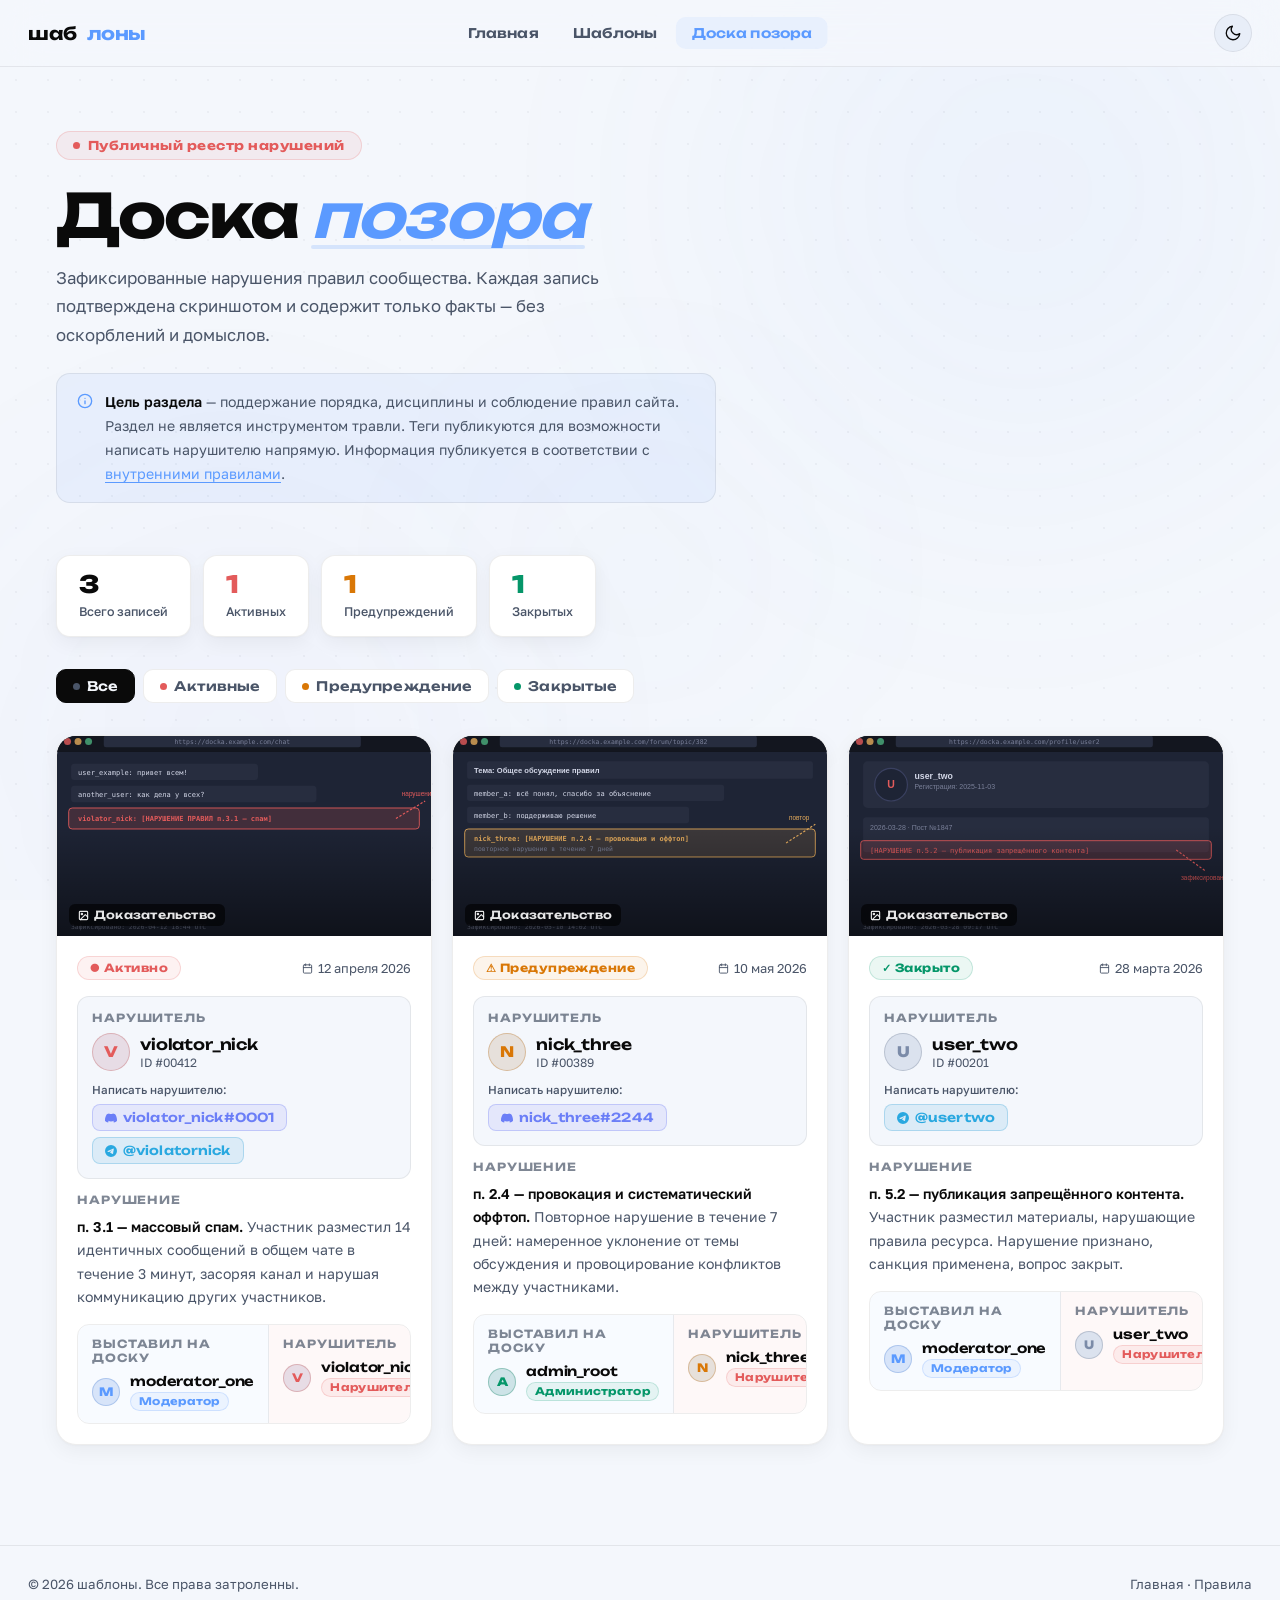
==== commit 52586885: "redesign: shame.html полностью переработан под дизайн-систему index.html (Unbounded/Golos, light/dar" ====
--- a/shame.html
+++ b/shame.html
@@ -1,416 +1,624 @@
 <!DOCTYPE html>
-<html lang="ru">
+<html lang="ru" data-theme="light">
 <head>
-  <meta charset="UTF-8" />
-  <meta name="viewport" content="width=device-width, initial-scale=1.0" />
-  <title>Доска позора — Docka</title>
-  <link rel="preconnect" href="https://fonts.googleapis.com" />
-  <link rel="preconnect" href="https://fonts.gstatic.com" crossorigin />
-  <link href="https://fonts.googleapis.com/css2?family=Inter:wght@400;500;600;700;800&display=swap" rel="stylesheet" />
-  <link rel="stylesheet" href="style.css" />
-  <link rel="stylesheet" href="shame.css" />
+<meta charset="UTF-8">
+<meta name="viewport" content="width=device-width, initial-scale=1.0">
+<title>Доска позора — шаблоны</title>
+<meta name="description" content="Публичный реестр нарушений правил сообщества.">
+<link rel="icon" href="logo.png" type="image/png">
+<link rel="preconnect" href="https://fonts.googleapis.com">
+<link rel="preconnect" href="https://fonts.gstatic.com" crossorigin>
+<link href="https://fonts.googleapis.com/css2?family=Unbounded:wght@400;600;700;800&family=Golos+Text:wght@400;500;600&display=swap" rel="stylesheet">
+<script src="theme.js"></script>
+<style>
+
+:root {
+  --bg: #f4f7fc; --bg2: #e8eef8; --card: #ffffff;
+  --text: #0a0a0a; --text2: #4a5568;
+  --accent: #5b9aff; --accent2: #4080e8; --accent-glow: rgba(91,154,255,0.12);
+  --border: rgba(0,0,0,0.07); --shadow: 0 1px 3px rgba(0,0,0,0.03), 0 6px 20px rgba(0,0,0,0.05);
+  --radius: 16px; --tag-bg: rgba(91,154,255,0.08); --tag-text: #3b7de8;
+  --red: #e35b5b; --red-bg: rgba(227,91,91,0.08); --red-border: rgba(227,91,91,0.2);
+  --yellow: #d97706; --yellow-bg: rgba(217,119,6,0.08); --yellow-border: rgba(217,119,6,0.2);
+  --green: #059669; --green-bg: rgba(5,150,105,0.08); --green-border: rgba(5,150,105,0.18);
+}
+[data-theme="dark"] {
+  --bg: #0a0e1a; --bg2: #0f1424; --card: #131a2e;
+  --text: #e8ecf4; --text2: #7b8ba8;
+  --accent: #4f8fff; --accent2: #3a7aef; --accent-glow: rgba(79,143,255,0.15);
+  --border: rgba(232,236,244,0.06); --shadow: 0 2px 8px rgba(0,0,0,0.3), 0 12px 40px rgba(0,0,0,0.4);
+  --tag-bg: rgba(79,143,255,0.1); --tag-text: #6ba3ff;
+  --red: #e35b5b; --red-bg: rgba(227,91,91,0.1); --red-border: rgba(227,91,91,0.25);
+  --yellow: #f59e0b; --yellow-bg: rgba(245,158,11,0.1); --yellow-border: rgba(245,158,11,0.25);
+  --green: #34d399; --green-bg: rgba(52,211,153,0.1); --green-border: rgba(52,211,153,0.2);
+}
+::view-transition-old(root),::view-transition-new(root){animation:none;mix-blend-mode:normal}
+::view-transition-old(root){z-index:1}::view-transition-new(root){z-index:999}
+[data-theme="dark"]::view-transition-old(root){z-index:999}
+[data-theme="dark"]::view-transition-new(root){z-index:1}
+*{box-sizing:border-box;margin:0;padding:0}
+html,body{height:100%}
+body{font-family:'Golos Text',sans-serif;-webkit-font-smoothing:antialiased;background:var(--bg);color:var(--text);min-height:100vh;transition:background .35s,color .35s;overflow-x:hidden;position:relative}
+a{text-decoration:none;color:inherit}
+img{display:block;max-width:100%}
+
+/* mesh bg */
+.mesh-bg{position:fixed;inset:0;z-index:1;overflow:hidden;pointer-events:none}
+.mesh-bg span{position:absolute;border-radius:50%;filter:blur(100px);will-change:transform;mix-blend-mode:screen}
+.mesh-bg .orb1{width:70vw;height:70vw;top:-20vw;right:-15vw;animation:orbFloat1 24s ease-in-out infinite}
+.mesh-bg .orb2{width:60vw;height:60vw;bottom:-18vw;left:-12vw;animation:orbFloat2 30s ease-in-out infinite}
+.mesh-bg .orb3{width:40vw;height:40vw;top:35%;left:30%;animation:orbFloat3 20s ease-in-out infinite}
+[data-theme="light"] .mesh-bg .orb1{background:radial-gradient(circle,rgba(91,154,255,.06) 0%,transparent 70%)}
+[data-theme="light"] .mesh-bg .orb2{background:radial-gradient(circle,rgba(99,102,241,.04) 0%,transparent 70%)}
+[data-theme="light"] .mesh-bg .orb3{background:radial-gradient(circle,rgba(91,154,255,.03) 0%,transparent 65%)}
+[data-theme="dark"] .mesh-bg .orb1{background:radial-gradient(circle,rgba(79,143,255,.12) 0%,transparent 70%)}
+[data-theme="dark"] .mesh-bg .orb2{background:radial-gradient(circle,rgba(99,102,241,.08) 0%,transparent 70%)}
+[data-theme="dark"] .mesh-bg .orb3{background:radial-gradient(circle,rgba(79,143,255,.06) 0%,transparent 65%)}
+@keyframes orbFloat1{0%,100%{transform:translate(0,0) scale(1)}50%{transform:translate(-4%,5%) scale(1.07)}}
+@keyframes orbFloat2{0%,100%{transform:translate(0,0) scale(1)}50%{transform:translate(5%,-4%) scale(1.1)}}
+@keyframes orbFloat3{0%,100%{transform:translate(0,0) scale(1)}33%{transform:translate(3%,3%) scale(1.04)}66%{transform:translate(-2%,-2%) scale(.96)}}
+.dot-grid{position:fixed;inset:0;z-index:1;pointer-events:none;background-image:radial-gradient(rgba(10,14,26,.04) 1px,transparent 1px);background-size:32px 32px}
+[data-theme="dark"] .dot-grid{background-image:radial-gradient(rgba(79,143,255,.04) 1px,transparent 1px)}
+header,main,footer{position:relative;z-index:10}
+
+/* header */
+header{position:sticky;top:0;z-index:200;background:rgba(244,247,252,.75);border-bottom:1px solid var(--border);backdrop-filter:blur(20px);-webkit-backdrop-filter:blur(20px);padding:0 28px;transition:background .4s,border-color .4s}
+[data-theme="dark"] header{background:rgba(10,14,26,.7)}
+.header-inner{max-width:1240px;margin:0 auto;display:flex;align-items:center;justify-content:space-between;height:66px;gap:16px}
+.logo{display:flex;align-items:center;gap:10px;font-family:'Unbounded',sans-serif;font-weight:700;font-size:1.1rem;color:var(--text);letter-spacing:-.5px;flex-shrink:0}
+.logo img{width:32px;height:32px;border-radius:9px;object-fit:cover}
+.logo span{color:var(--accent)}
+nav.main-nav{display:flex;gap:2px;position:absolute;left:50%;transform:translateX(-50%)}
+nav.main-nav a{padding:7px 15px;border-radius:10px;color:var(--text2);font-size:.83rem;font-family:'Unbounded',sans-serif;font-weight:600;transition:all .2s;border:1px solid transparent;letter-spacing:.01em}
+nav.main-nav a:hover{color:var(--text);background:var(--bg2);border-color:var(--border)}
+nav.main-nav a.active{color:var(--accent);background:var(--tag-bg)}
+.header-actions{display:flex;align-items:center;gap:10px}
+.theme-btn{background:var(--bg2);border:1px solid var(--border);color:var(--text);cursor:pointer;border-radius:999px;width:38px;height:38px;display:inline-flex;align-items:center;justify-content:center;transition:background .25s,border-color .25s,transform .25s;overflow:hidden}
+.theme-btn:hover{background:var(--card);border-color:var(--accent);transform:translateY(-1px)}
+.theme-btn svg{transition:transform .5s cubic-bezier(.32,.72,0,1),opacity .3s}
+.theme-btn:hover svg{transform:rotate(25deg)}
+@media(max-width:720px){nav.main-nav{display:none}}
+
+/* page layout */
+.page-wrap{max-width:1240px;margin:0 auto;padding:64px 36px 100px}
+/* hero */
+.sh-hero{margin-bottom:52px;animation:fadeUp .6s ease both}
+.sh-hero__tag{display:inline-flex;align-items:center;gap:8px;padding:6px 16px;margin-bottom:24px;background:var(--red-bg);color:var(--red);border-radius:999px;font-size:.76rem;font-family:'Unbounded',sans-serif;font-weight:700;letter-spacing:.04em;border:1px solid var(--red-border)}
+.pulse-dot{width:7px;height:7px;border-radius:50%;background:var(--red);animation:pulseRed 2.2s infinite}
+@keyframes pulseRed{0%{box-shadow:0 0 0 0 rgba(227,91,91,.4)}70%{box-shadow:0 0 0 9px transparent}100%{box-shadow:0 0 0 0 transparent}}
+.sh-hero__title{font-family:'Unbounded',sans-serif;font-size:clamp(2rem,5vw,3.8rem);font-weight:700;line-height:1.05;letter-spacing:-.03em;margin-bottom:16px;color:var(--text);text-wrap:balance}
+.sh-hero__title .accent{color:var(--accent);font-style:italic;font-weight:600;position:relative}
+.sh-hero__title .accent::after{content:'';position:absolute;left:0;right:0;bottom:.06em;height:.07em;background:var(--accent);opacity:.2;border-radius:2px}
+.sh-hero__sub{color:var(--text2);font-size:clamp(.95rem,1.4vw,1.05rem);line-height:1.7;max-width:580px;margin-bottom:24px}
+/* notice */
+.notice-box{display:flex;gap:12px;align-items:flex-start;background:var(--tag-bg);border:1px solid var(--border);border-radius:14px;padding:16px 20px;font-size:.88rem;color:var(--text2);max-width:660px;line-height:1.7}
+.notice-box__icon{flex-shrink:0;color:var(--accent);margin-top:2px}
+.notice-box strong{color:var(--text);font-weight:600}
+.notice-box a{color:var(--accent);text-decoration:underline;text-underline-offset:3px}
+.notice-box a:hover{opacity:.8}
+
+/* stats */
+.stats-strip{display:flex;gap:12px;margin-bottom:32px;flex-wrap:wrap;animation:fadeUp .6s .1s ease both}
+.stat-chip{background:var(--card);border:1px solid var(--border);border-radius:14px;padding:16px 22px;box-shadow:var(--shadow);transition:transform .2s}
+.stat-chip:hover{transform:translateY(-2px)}
+.stat-chip strong{display:block;font-family:'Unbounded',sans-serif;font-size:1.5rem;font-weight:800;color:var(--text);line-height:1;margin-bottom:4px}
+.stat-chip span{font-size:.78rem;color:var(--text2);font-weight:500}
+.stat-chip--red strong{color:var(--red)}
+.stat-chip--yellow strong{color:var(--yellow)}
+.stat-chip--green strong{color:var(--green)}
+/* filters */
+.filters{display:flex;gap:8px;margin-bottom:32px;flex-wrap:wrap;animation:fadeUp .6s .15s ease both}
+.filter-btn{display:inline-flex;align-items:center;gap:7px;background:var(--card);border:1px solid var(--border);border-radius:10px;padding:8px 16px;font-size:.82rem;font-family:'Unbounded',sans-serif;font-weight:600;color:var(--text2);cursor:pointer;transition:all .2s;letter-spacing:.01em}
+.filter-btn:hover{border-color:var(--text);color:var(--text);transform:translateY(-1px)}
+.filter-btn.active{background:var(--text);border-color:var(--text);color:var(--bg)}
+.filter-dot{width:7px;height:7px;border-radius:50%;flex-shrink:0}
+.filter-dot--all{background:var(--text2)}
+.filter-dot--active{background:var(--red)}
+.filter-dot--warning{background:var(--yellow)}
+.filter-dot--resolved{background:var(--green)}
+
+/* cards grid */
+.cards-grid{display:grid;grid-template-columns:repeat(auto-fill,minmax(350px,1fr));gap:20px;animation:fadeUp .6s .2s ease both}
+/* card */
+.v-card{background:var(--card);border:1px solid var(--border);border-radius:20px;overflow:hidden;transition:all .28s cubic-bezier(.25,.8,.25,1);box-shadow:var(--shadow);position:relative}
+.v-card::before{content:'';position:absolute;top:0;left:0;right:0;height:2px;transform:scaleX(0);transform-origin:left;transition:transform .4s cubic-bezier(.32,.72,0,1);border-radius:20px 20px 0 0}
+.v-card[data-status="active"]::before{background:var(--red)}
+.v-card[data-status="warning"]::before{background:var(--yellow)}
+.v-card[data-status="resolved"]::before{background:var(--green)}
+.v-card:hover{transform:translateY(-6px);border-color:rgba(0,0,0,.13);box-shadow:0 1px 2px rgba(0,0,0,.05),0 18px 40px rgba(0,0,0,.1)}
+[data-theme="dark"] .v-card:hover{border-color:rgba(232,236,244,.12);box-shadow:0 18px 40px rgba(0,0,0,.45)}
+.v-card:hover::before{transform:scaleX(1)}
+/* screenshot */
+.v-card__shot{position:relative;background:var(--bg2);cursor:pointer;overflow:hidden}
+.v-card__shot img{width:100%;height:200px;object-fit:cover;transition:transform .35s}
+.v-card:hover .v-card__shot img{transform:scale(1.04)}
+.v-card__shot-overlay{position:absolute;inset:0;display:flex;align-items:flex-end;justify-content:space-between;padding:10px 12px;background:linear-gradient(to top,rgba(0,0,0,.5) 0%,transparent 55%)}
+.v-card__shot-label,.v-card__zoom-hint{display:inline-flex;align-items:center;gap:5px;background:rgba(0,0,0,.6);color:rgba(255,255,255,.9);font-size:.7rem;padding:4px 9px;border-radius:6px;backdrop-filter:blur(4px);font-family:'Unbounded',sans-serif;font-weight:600;letter-spacing:.02em}
+.v-card__zoom-hint{opacity:0;transition:opacity .2s}
+.v-card:hover .v-card__zoom-hint{opacity:1}
+
+/* card body */
+.v-card__body{padding:20px}
+.v-card__header-row{display:flex;align-items:center;justify-content:space-between;gap:8px;margin-bottom:16px;flex-wrap:wrap}
+.v-card__date{display:inline-flex;align-items:center;gap:5px;font-size:.8rem;color:var(--text2)}
+/* section label */
+.v-card__section-label{font-size:.7rem;font-family:'Unbounded',sans-serif;font-weight:700;letter-spacing:.08em;text-transform:uppercase;color:var(--text2);margin-bottom:8px;opacity:.7}
+/* offender block */
+.v-card__offender{background:var(--bg);border:1px solid var(--border);border-radius:12px;padding:14px;margin-bottom:14px}
+[data-theme="dark"] .v-card__offender{background:rgba(255,255,255,.03)}
+.v-card__user{display:flex;align-items:center;gap:10px;margin-bottom:12px}
+.v-card__user--sm{margin-bottom:0}
+.v-card__avatar{width:38px;height:38px;border-radius:50%;display:flex;align-items:center;justify-content:center;font-family:'Unbounded',sans-serif;font-size:.9rem;font-weight:800;flex-shrink:0;text-transform:uppercase;background:color-mix(in srgb,var(--av-color,var(--accent)) 12%,var(--bg2));border:1.5px solid color-mix(in srgb,var(--av-color,var(--accent)) 25%,var(--border));color:var(--av-color,var(--accent))}
+.v-card__avatar--sm{width:28px;height:28px;font-size:.72rem}
+.v-card__user-info{flex:1;min-width:0}
+.v-card__nick{font-weight:600;font-size:.95rem;color:var(--text);white-space:nowrap;overflow:hidden;text-overflow:ellipsis;font-family:'Unbounded',sans-serif;letter-spacing:-.01em}
+.v-card__nick--sm{font-size:.82rem}
+.v-card__uid{font-size:.75rem;color:var(--text2);margin-top:1px}
+/* contact */
+.contact-label{display:block;font-size:.72rem;color:var(--text2);margin-bottom:7px;font-weight:500}
+.v-card__tags{display:flex;flex-wrap:wrap;gap:6px}
+.tag{display:inline-flex;align-items:center;gap:6px;padding:5px 12px;border-radius:8px;font-size:.78rem;font-weight:600;transition:filter .15s,transform .15s;white-space:nowrap;font-family:'Unbounded',sans-serif;letter-spacing:.01em}
+.tag:hover{filter:brightness(1.12);transform:translateY(-1px)}
+.tag svg{width:12px;height:12px;flex-shrink:0}
+.tag--discord{background:rgba(88,101,242,.1);border:1px solid rgba(88,101,242,.25);color:#6b7ef7}
+.tag--telegram{background:rgba(0,136,204,.1);border:1px solid rgba(0,136,204,.22);color:#29a8e0}
+
+/* violation desc */
+.v-card__violation{margin-bottom:16px}
+.v-card__desc{font-size:.88rem;color:var(--text2);line-height:1.65}
+.v-card__desc strong{color:var(--text);font-weight:600}
+/* people row */
+.v-card__people-row{display:grid;grid-template-columns:1fr 1fr;gap:0;border:1px solid var(--border);border-radius:12px;overflow:hidden}
+.v-card__person{padding:12px 14px}
+.v-card__person--reporter{background:rgba(79,143,255,.04);border-right:1px solid var(--border)}
+.v-card__person--violator{background:rgba(227,91,91,.04)}
+[data-theme="dark"] .v-card__person--reporter{background:rgba(79,143,255,.06)}
+[data-theme="dark"] .v-card__person--violator{background:rgba(227,91,91,.06)}
+.v-card__role-badge{display:inline-block;font-size:.65rem;font-family:'Unbounded',sans-serif;font-weight:700;padding:2px 8px;border-radius:999px;margin-top:3px;letter-spacing:.03em}
+.v-card__role-badge--admin{background:var(--green-bg);color:var(--green);border:1px solid var(--green-border)}
+.v-card__role-badge--mod{background:var(--tag-bg);color:var(--accent);border:1px solid rgba(79,143,255,.2)}
+.v-card__role-badge--violator{background:var(--red-bg);color:var(--red);border:1px solid var(--red-border)}
+/* badges */
+.badge{display:inline-flex;align-items:center;gap:5px;font-size:.7rem;font-family:'Unbounded',sans-serif;font-weight:700;padding:4px 12px;border-radius:999px;letter-spacing:.04em}
+.badge--active{background:var(--red-bg);color:var(--red);border:1px solid var(--red-border)}
+.badge--warning{background:var(--yellow-bg);color:var(--yellow);border:1px solid var(--yellow-border)}
+.badge--resolved{background:var(--green-bg);color:var(--green);border:1px solid var(--green-border)}
+/* lightbox */
+.lightbox{display:none;position:fixed;inset:0;background:rgba(0,0,0,.88);z-index:999;align-items:center;justify-content:center;padding:24px;backdrop-filter:blur(8px)}
+.lightbox.open{display:flex}
+.lightbox__inner{display:flex;flex-direction:column;max-width:92vw;max-height:90vh;background:var(--card);border:1px solid var(--border);border-radius:20px;overflow:hidden;box-shadow:0 40px 80px rgba(0,0,0,.5)}
+.lightbox__topbar{display:flex;align-items:center;justify-content:space-between;padding:14px 18px;border-bottom:1px solid var(--border);background:var(--bg2);gap:16px}
+.lightbox__topbar-left{display:flex;align-items:center;gap:8px;color:var(--text2);min-width:0}
+.lightbox__title{font-size:.82rem;color:var(--text2);font-family:'Unbounded',sans-serif;font-weight:600;white-space:nowrap;overflow:hidden;text-overflow:ellipsis}
+.lightbox__close{background:none;border:1px solid var(--border);color:var(--text2);cursor:pointer;display:flex;align-items:center;justify-content:center;width:32px;height:32px;border-radius:8px;transition:all .15s;flex-shrink:0}
+.lightbox__close:hover{background:var(--bg2);border-color:var(--text);color:var(--text)}
+.lightbox__img{max-width:100%;max-height:calc(90vh - 56px);object-fit:contain}
+/* empty */
+.empty-state{grid-column:1/-1;text-align:center;padding:80px 20px;color:var(--text2);font-size:.9rem}
+.empty-state .big{font-size:48px;margin-bottom:16px}
+/* footer */
+footer{border-top:1px solid var(--border);padding:30px 28px;background:transparent}
+.footer-inner{max-width:1240px;margin:0 auto;display:flex;flex-wrap:wrap;gap:12px;justify-content:space-between;align-items:center;color:var(--text2);font-size:.83rem}
+.footer-inner a{color:var(--text2);transition:color .2s}
+.footer-inner a:hover{color:var(--accent)}
+/* animations */
+@keyframes fadeUp{from{opacity:0;transform:translateY(22px)}to{opacity:1;transform:translateY(0)}}
+/* cursor */
+body,a,button,[role="button"]{cursor:none!important}
+#custom-cursor{position:fixed;top:0;left:0;width:20px;height:20px;pointer-events:none;z-index:99999;transform:translate3d(-100px,-100px,0);will-change:transform;transition:opacity .2s}
+#custom-cursor svg{width:20px;height:20px;filter:drop-shadow(0 1px 2px rgba(0,0,0,.18))}
+[data-theme="dark"] #custom-cursor svg .cursor-fill{fill:#e8ecf4}
+[data-theme="dark"] #custom-cursor svg .cursor-stroke{stroke:#0a0e1a}
+[data-theme="light"] #custom-cursor svg .cursor-fill{fill:#0a0a0a}
+[data-theme="light"] #custom-cursor svg .cursor-stroke{stroke:#ffffff}
+#cursor-trail-canvas{position:fixed;inset:0;width:100%;height:100%;pointer-events:none;z-index:99998}
+@media(max-width:600px){.page-wrap{padding:40px 20px 80px}.cards-grid{grid-template-columns:1fr}.stats-strip{gap:8px}.v-card__people-row{grid-template-columns:1fr}.v-card__person--reporter{border-right:none;border-bottom:1px solid var(--border)}}
+</style>
+
 </head>
 <body>
 
-  <header class="site-header">
-    <nav class="nav-inner">
-      <a class="nav-logo" href="index.html">Docka<span>.</span></a>
-      <ul class="nav-links">
-        <li><a href="index.html">Главная</a></li>
-        <li><a href="shame.html" class="active">Доска позора</a></li>
-        <li><a href="#">Правила</a></li>
-        <li><a href="#">Участники</a></li>
-      </ul>
+<div class="mesh-bg" aria-hidden="true">
+  <span class="orb1"></span><span class="orb2"></span><span class="orb3"></span>
+</div>
+<div class="dot-grid" aria-hidden="true"></div>
+
+<header>
+  <div class="header-inner">
+    <a href="index.html" class="logo">
+      <img src="logo.png" alt="" onerror="this.style.display='none'">
+      шаб<span>лоны</span>
+    </a>
+    <nav class="main-nav">
+      <a href="index.html">Главная</a>
+      <a href="templates.html">Шаблоны</a>
+      <a href="shame.html" class="active">Доска позора</a>
     </nav>
-  </header>
-
-  <main class="page-wrap">
-
-    <div class="page-hero">
-      <div class="page-hero__label">
-        <span class="hero-dot"></span>Публичный реестр нарушений
-      </div>
-      <h1 class="page-hero__title">Доска<span class="accent-text"> позора</span></h1>
-      <p class="page-hero__sub">
-        Зафиксированные нарушения правил сообщества. Каждая запись подтверждена скриншотом
-        и содержит только факты — без оскорблений и домыслов.
-      </p>
-      <div class="notice-box">
-        <div class="notice-box__icon">
-          <svg width="16" height="16" viewBox="0 0 24 24" fill="none" stroke="currentColor" stroke-width="2" stroke-linecap="round" stroke-linejoin="round"><circle cx="12" cy="12" r="10"/><path d="M12 16v-4M12 8h.01"/></svg>
-        </div>
-        <div class="notice-box__text">
-          <strong>Цель раздела</strong> — поддержание порядка, дисциплины и соблюдение правил сайта.
-          Раздел не является инструментом травли или унижения. Теги участников публикуются
-          исключительно для возможности написать нарушителю и урегулировать ситуацию напрямую.
-          Информация публикуется в соответствии с <a href="#">внутренними правилами ресурса</a>.
-        </div>
-      </div>
+    <div class="header-actions">
+      <button class="theme-btn" id="themeBtn" title="Сменить тему" aria-label="Сменить тему"></button>
     </div>
-
-    <div class="stats-strip">
-      <div class="stat-chip">
-        <strong id="stat-total">3</strong>
-        <span>Всего записей</span>
-      </div>
-      <div class="stat-chip stat-chip--red">
-        <strong id="stat-active">1</strong>
-        <span>Активных</span>
-      </div>
-      <div class="stat-chip stat-chip--yellow">
-        <strong id="stat-warning">1</strong>
-        <span>Предупреждений</span>
-      </div>
-      <div class="stat-chip stat-chip--green">
-        <strong id="stat-resolved">1</strong>
-        <span>Закрытых</span>
-      </div>
+  </div>
+</header>
+
+<main>
+<div class="page-wrap">
+
+  <div class="sh-hero">
+    <div class="sh-hero__tag">
+      <span class="pulse-dot"></span>Публичный реестр нарушений
     </div>
-
-    <div class="filters">
-      <button class="filter-btn active" data-filter="all">
-        <span class="filter-dot filter-dot--all"></span>Все
-      </button>
-      <button class="filter-btn" data-filter="active">
-        <span class="filter-dot filter-dot--active"></span>Активные
-      </button>
-      <button class="filter-btn" data-filter="warning">
-        <span class="filter-dot filter-dot--warning"></span>Предупреждение
-      </button>
-      <button class="filter-btn" data-filter="resolved">
-        <span class="filter-dot filter-dot--resolved"></span>Закрытые
+    <h1 class="sh-hero__title">Доска <span class="accent">позора</span></h1>
+    <p class="sh-hero__sub">
+      Зафиксированные нарушения правил сообщества. Каждая запись подтверждена скриншотом
+      и содержит только факты — без оскорблений и домыслов.
+    </p>
+    <div class="notice-box">
+      <div class="notice-box__icon">
+        <svg width="16" height="16" viewBox="0 0 24 24" fill="none" stroke="currentColor" stroke-width="2" stroke-linecap="round" stroke-linejoin="round"><circle cx="12" cy="12" r="10"/><path d="M12 16v-4M12 8h.01"/></svg>
+      </div>
+      <div>
+        <strong>Цель раздела</strong> — поддержание порядка, дисциплины и соблюдение правил сайта.
+        Раздел не является инструментом травли. Теги публикуются для возможности написать нарушителю
+        напрямую. Информация публикуется в соответствии с <a href="#">внутренними правилами</a>.
+      </div>
+    </div>
+  </div>
+
+  <div class="stats-strip">
+    <div class="stat-chip"><strong>3</strong><span>Всего записей</span></div>
+    <div class="stat-chip stat-chip--red"><strong>1</strong><span>Активных</span></div>
+    <div class="stat-chip stat-chip--yellow"><strong>1</strong><span>Предупреждений</span></div>
+    <div class="stat-chip stat-chip--green"><strong>1</strong><span>Закрытых</span></div>
+  </div>
+
+  <div class="filters">
+    <button class="filter-btn active" data-filter="all"><span class="filter-dot filter-dot--all"></span>Все</button>
+    <button class="filter-btn" data-filter="active"><span class="filter-dot filter-dot--active"></span>Активные</button>
+    <button class="filter-btn" data-filter="warning"><span class="filter-dot filter-dot--warning"></span>Предупреждение</button>
+    <button class="filter-btn" data-filter="resolved"><span class="filter-dot filter-dot--resolved"></span>Закрытые</button>
+  </div>
+
+  <div class="cards-grid" id="cards-grid">
+
+
+    <!-- ══ Card 1 — active ══ -->
+    <article class="v-card" data-status="active">
+      <div class="v-card__shot" onclick="openLightbox('screenshots/placeholder-1.svg','Спам в чате — violator_nick')">
+        <img src="screenshots/placeholder-1.svg" alt="Скриншот нарушения" loading="lazy">
+        <div class="v-card__shot-overlay">
+          <span class="v-card__shot-label">
+            <svg viewBox="0 0 24 24" fill="none" stroke="currentColor" stroke-width="2.5" stroke-linecap="round" stroke-linejoin="round" width="11" height="11"><rect x="3" y="3" width="18" height="18" rx="2"/><circle cx="8.5" cy="8.5" r="1.5"/><path d="m21 15-5-5L5 21"/></svg>
+            Доказательство
+          </span>
+          <span class="v-card__zoom-hint">
+            <svg viewBox="0 0 24 24" fill="none" stroke="currentColor" stroke-width="2.5" stroke-linecap="round" stroke-linejoin="round" width="11" height="11"><circle cx="11" cy="11" r="8"/><path d="m21 21-4.35-4.35M11 8v6M8 11h6"/></svg>
+            Увеличить
+          </span>
+        </div>
+      </div>
+      <div class="v-card__body">
+        <div class="v-card__header-row">
+          <span class="badge badge--active">● Активно</span>
+          <span class="v-card__date">
+            <svg viewBox="0 0 24 24" fill="none" stroke="currentColor" stroke-width="2" stroke-linecap="round" stroke-linejoin="round" width="11" height="11"><rect x="3" y="4" width="18" height="18" rx="2"/><path d="M16 2v4M8 2v4M3 10h18"/></svg>
+            12 апреля 2026
+          </span>
+        </div>
+        <div class="v-card__offender">
+          <div class="v-card__section-label">Нарушитель</div>
+          <div class="v-card__user">
+            <div class="v-card__avatar" style="--av-color:#e35b5b">V</div>
+            <div class="v-card__user-info">
+              <div class="v-card__nick">violator_nick</div>
+              <div class="v-card__uid">ID #00412</div>
+            </div>
+          </div>
+          <div><span class="contact-label">Написать нарушителю:</span>
+            <div class="v-card__tags">
+              <a class="tag tag--discord" href="https://discord.com/users/000000000000000001" target="_blank" rel="noopener">
+                <svg viewBox="0 0 24 24" fill="currentColor" width="12" height="12"><path d="M20.317 4.37a19.791 19.791 0 0 0-4.885-1.515.074.074 0 0 0-.079.037c-.21.375-.444.864-.608 1.25a18.27 18.27 0 0 0-5.487 0 12.64 12.64 0 0 0-.617-1.25.077.077 0 0 0-.079-.037A19.736 19.736 0 0 0 3.677 4.37a.07.07 0 0 0-.032.027C.533 9.046-.32 13.58.099 18.057a.082.082 0 0 0 .031.057 19.9 19.9 0 0 0 5.993 3.03.078.078 0 0 0 .084-.028 14.09 14.09 0 0 0 1.226-1.994.076.076 0 0 0-.041-.106 13.107 13.107 0 0 1-1.872-.892.077.077 0 0 1-.008-.128 10.2 10.2 0 0 0 .372-.292.074.074 0 0 1 .077-.01c3.928 1.793 8.18 1.793 12.062 0a.074.074 0 0 1 .078.01c.12.098.246.198.373.292a.077.077 0 0 1-.006.127 12.299 12.299 0 0 1-1.873.892.077.077 0 0 0-.041.107c.36.698.772 1.362 1.225 1.993a.076.076 0 0 0 .084.028 19.839 19.839 0 0 0 6.002-3.03.077.077 0 0 0 .032-.054c.5-5.177-.838-9.674-3.549-13.66a.061.061 0 0 0-.031-.03z"/></svg>
+                violator_nick#0001
+              </a>
+              <a class="tag tag--telegram" href="https://t.me/violatornick" target="_blank" rel="noopener">
+                <svg viewBox="0 0 24 24" fill="currentColor" width="12" height="12"><path d="M11.944 0A12 12 0 0 0 0 12a12 12 0 0 0 12 12 12 12 0 0 0 12-12A12 12 0 0 0 12 0a12 12 0 0 0-.056 0zm4.962 7.224c.1-.002.321.023.465.14a.506.506 0 0 1 .171.325c.016.093.036.306.02.472-.18 1.898-.962 6.502-1.36 8.627-.168.9-.499 1.201-.82 1.23-.696.065-1.225-.46-1.9-.902-1.056-.693-1.653-1.124-2.678-1.8-1.185-.78-.417-1.21.258-1.91.177-.184 3.247-2.977 3.307-3.23.007-.032.014-.15-.056-.212s-.174-.041-.249-.024c-.106.024-1.793 1.14-5.061 3.345-.48.33-.913.49-1.302.48-.428-.008-1.252-.241-1.865-.44-.752-.245-1.349-.374-1.297-.789.027-.216.325-.437.893-.663 3.498-1.524 5.83-2.529 6.998-3.014 3.332-1.386 4.025-1.627 4.476-1.635z"/></svg>
+                @violatornick
+              </a>
+            </div>
+          </div>
+        </div>
+        <div class="v-card__violation">
+          <div class="v-card__section-label">Нарушение</div>
+          <p class="v-card__desc"><strong>п.&nbsp;3.1 — массовый спам.</strong> Участник разместил 14 идентичных сообщений в общем чате в течение 3 минут, засоряя канал и нарушая коммуникацию других участников.</p>
+        </div>
+        <div class="v-card__people-row">
+          <div class="v-card__person v-card__person--reporter">
+            <div class="v-card__section-label">Выставил на доску</div>
+            <div class="v-card__user v-card__user--sm">
+              <div class="v-card__avatar v-card__avatar--sm" style="--av-color:#5b9aff">M</div>
+              <div class="v-card__user-info">
+                <div class="v-card__nick v-card__nick--sm">moderator_one</div>
+                <div class="v-card__role-badge v-card__role-badge--mod">Модератор</div>
+              </div>
+            </div>
+          </div>
+          <div class="v-card__person v-card__person--violator">
+            <div class="v-card__section-label">Нарушитель</div>
+            <div class="v-card__user v-card__user--sm">
+              <div class="v-card__avatar v-card__avatar--sm" style="--av-color:#e35b5b">V</div>
+              <div class="v-card__user-info">
+                <div class="v-card__nick v-card__nick--sm">violator_nick</div>
+                <div class="v-card__role-badge v-card__role-badge--violator">Нарушитель</div>
+              </div>
+            </div>
+          </div>
+        </div>
+      </div>
+    </article>
+
+
+    <!-- ══ Card 2 — warning ══ -->
+    <article class="v-card" data-status="warning">
+      <div class="v-card__shot" onclick="openLightbox('screenshots/placeholder-3.svg','Провокация — nick_three')">
+        <img src="screenshots/placeholder-3.svg" alt="Скриншот нарушения" loading="lazy">
+        <div class="v-card__shot-overlay">
+          <span class="v-card__shot-label">
+            <svg viewBox="0 0 24 24" fill="none" stroke="currentColor" stroke-width="2.5" stroke-linecap="round" stroke-linejoin="round" width="11" height="11"><rect x="3" y="3" width="18" height="18" rx="2"/><circle cx="8.5" cy="8.5" r="1.5"/><path d="m21 15-5-5L5 21"/></svg>
+            Доказательство
+          </span>
+          <span class="v-card__zoom-hint">
+            <svg viewBox="0 0 24 24" fill="none" stroke="currentColor" stroke-width="2.5" stroke-linecap="round" stroke-linejoin="round" width="11" height="11"><circle cx="11" cy="11" r="8"/><path d="m21 21-4.35-4.35M11 8v6M8 11h6"/></svg>
+            Увеличить
+          </span>
+        </div>
+      </div>
+      <div class="v-card__body">
+        <div class="v-card__header-row">
+          <span class="badge badge--warning">⚠ Предупреждение</span>
+          <span class="v-card__date">
+            <svg viewBox="0 0 24 24" fill="none" stroke="currentColor" stroke-width="2" stroke-linecap="round" stroke-linejoin="round" width="11" height="11"><rect x="3" y="4" width="18" height="18" rx="2"/><path d="M16 2v4M8 2v4M3 10h18"/></svg>
+            10 мая 2026
+          </span>
+        </div>
+        <div class="v-card__offender">
+          <div class="v-card__section-label">Нарушитель</div>
+          <div class="v-card__user">
+            <div class="v-card__avatar" style="--av-color:#d97706">N</div>
+            <div class="v-card__user-info">
+              <div class="v-card__nick">nick_three</div>
+              <div class="v-card__uid">ID #00389</div>
+            </div>
+          </div>
+          <div><span class="contact-label">Написать нарушителю:</span>
+            <div class="v-card__tags">
+              <a class="tag tag--discord" href="https://discord.com/users/000000000000000002" target="_blank" rel="noopener">
+                <svg viewBox="0 0 24 24" fill="currentColor" width="12" height="12"><path d="M20.317 4.37a19.791 19.791 0 0 0-4.885-1.515.074.074 0 0 0-.079.037c-.21.375-.444.864-.608 1.25a18.27 18.27 0 0 0-5.487 0 12.64 12.64 0 0 0-.617-1.25.077.077 0 0 0-.079-.037A19.736 19.736 0 0 0 3.677 4.37a.07.07 0 0 0-.032.027C.533 9.046-.32 13.58.099 18.057a.082.082 0 0 0 .031.057 19.9 19.9 0 0 0 5.993 3.03.078.078 0 0 0 .084-.028 14.09 14.09 0 0 0 1.226-1.994.076.076 0 0 0-.041-.106 13.107 13.107 0 0 1-1.872-.892.077.077 0 0 1-.008-.128 10.2 10.2 0 0 0 .372-.292.074.074 0 0 1 .077-.01c3.928 1.793 8.18 1.793 12.062 0a.074.074 0 0 1 .078.01c.12.098.246.198.373.292a.077.077 0 0 1-.006.127 12.299 12.299 0 0 1-1.873.892.077.077 0 0 0-.041.107c.36.698.772 1.362 1.225 1.993a.076.076 0 0 0 .084.028 19.839 19.839 0 0 0 6.002-3.03.077.077 0 0 0 .032-.054c.5-5.177-.838-9.674-3.549-13.66a.061.061 0 0 0-.031-.03z"/></svg>
+                nick_three#2244
+              </a>
+            </div>
+          </div>
+        </div>
+        <div class="v-card__violation">
+          <div class="v-card__section-label">Нарушение</div>
+          <p class="v-card__desc"><strong>п.&nbsp;2.4 — провокация и систематический оффтоп.</strong> Повторное нарушение в течение 7 дней: намеренное уклонение от темы обсуждения и провоцирование конфликтов между участниками.</p>
+        </div>
+        <div class="v-card__people-row">
+          <div class="v-card__person v-card__person--reporter">
+            <div class="v-card__section-label">Выставил на доску</div>
+            <div class="v-card__user v-card__user--sm">
+              <div class="v-card__avatar v-card__avatar--sm" style="--av-color:#059669">A</div>
+              <div class="v-card__user-info">
+                <div class="v-card__nick v-card__nick--sm">admin_root</div>
+                <div class="v-card__role-badge v-card__role-badge--admin">Администратор</div>
+              </div>
+            </div>
+          </div>
+          <div class="v-card__person v-card__person--violator">
+            <div class="v-card__section-label">Нарушитель</div>
+            <div class="v-card__user v-card__user--sm">
+              <div class="v-card__avatar v-card__avatar--sm" style="--av-color:#d97706">N</div>
+              <div class="v-card__user-info">
+                <div class="v-card__nick v-card__nick--sm">nick_three</div>
+                <div class="v-card__role-badge v-card__role-badge--violator">Нарушитель</div>
+              </div>
+            </div>
+          </div>
+        </div>
+      </div>
+    </article>
+
+
+    <!-- ══ Card 3 — resolved ══ -->
+    <article class="v-card" data-status="resolved">
+      <div class="v-card__shot" onclick="openLightbox('screenshots/placeholder-2.svg','Запрещённый контент — user_two')">
+        <img src="screenshots/placeholder-2.svg" alt="Скриншот нарушения" loading="lazy">
+        <div class="v-card__shot-overlay">
+          <span class="v-card__shot-label">
+            <svg viewBox="0 0 24 24" fill="none" stroke="currentColor" stroke-width="2.5" stroke-linecap="round" stroke-linejoin="round" width="11" height="11"><rect x="3" y="3" width="18" height="18" rx="2"/><circle cx="8.5" cy="8.5" r="1.5"/><path d="m21 15-5-5L5 21"/></svg>
+            Доказательство
+          </span>
+          <span class="v-card__zoom-hint">
+            <svg viewBox="0 0 24 24" fill="none" stroke="currentColor" stroke-width="2.5" stroke-linecap="round" stroke-linejoin="round" width="11" height="11"><circle cx="11" cy="11" r="8"/><path d="m21 21-4.35-4.35M11 8v6M8 11h6"/></svg>
+            Увеличить
+          </span>
+        </div>
+      </div>
+      <div class="v-card__body">
+        <div class="v-card__header-row">
+          <span class="badge badge--resolved">✓ Закрыто</span>
+          <span class="v-card__date">
+            <svg viewBox="0 0 24 24" fill="none" stroke="currentColor" stroke-width="2" stroke-linecap="round" stroke-linejoin="round" width="11" height="11"><rect x="3" y="4" width="18" height="18" rx="2"/><path d="M16 2v4M8 2v4M3 10h18"/></svg>
+            28 марта 2026
+          </span>
+        </div>
+        <div class="v-card__offender">
+          <div class="v-card__section-label">Нарушитель</div>
+          <div class="v-card__user">
+            <div class="v-card__avatar" style="--av-color:#7b8ba8">U</div>
+            <div class="v-card__user-info">
+              <div class="v-card__nick">user_two</div>
+              <div class="v-card__uid">ID #00201</div>
+            </div>
+          </div>
+          <div><span class="contact-label">Написать нарушителю:</span>
+            <div class="v-card__tags">
+              <a class="tag tag--telegram" href="https://t.me/usertwo" target="_blank" rel="noopener">
+                <svg viewBox="0 0 24 24" fill="currentColor" width="12" height="12"><path d="M11.944 0A12 12 0 0 0 0 12a12 12 0 0 0 12 12 12 12 0 0 0 12-12A12 12 0 0 0 12 0a12 12 0 0 0-.056 0zm4.962 7.224c.1-.002.321.023.465.14a.506.506 0 0 1 .171.325c.016.093.036.306.02.472-.18 1.898-.962 6.502-1.36 8.627-.168.9-.499 1.201-.82 1.23-.696.065-1.225-.46-1.9-.902-1.056-.693-1.653-1.124-2.678-1.8-1.185-.78-.417-1.21.258-1.91.177-.184 3.247-2.977 3.307-3.23.007-.032.014-.15-.056-.212s-.174-.041-.249-.024c-.106.024-1.793 1.14-5.061 3.345-.48.33-.913.49-1.302.48-.428-.008-1.252-.241-1.865-.44-.752-.245-1.349-.374-1.297-.789.027-.216.325-.437.893-.663 3.498-1.524 5.83-2.529 6.998-3.014 3.332-1.386 4.025-1.627 4.476-1.635z"/></svg>
+                @usertwo
+              </a>
+            </div>
+          </div>
+        </div>
+        <div class="v-card__violation">
+          <div class="v-card__section-label">Нарушение</div>
+          <p class="v-card__desc"><strong>п.&nbsp;5.2 — публикация запрещённого контента.</strong> Участник разместил материалы, нарушающие правила ресурса. Нарушение признано, санкция применена, вопрос закрыт.</p>
+        </div>
+        <div class="v-card__people-row">
+          <div class="v-card__person v-card__person--reporter">
+            <div class="v-card__section-label">Выставил на доску</div>
+            <div class="v-card__user v-card__user--sm">
+              <div class="v-card__avatar v-card__avatar--sm" style="--av-color:#5b9aff">M</div>
+              <div class="v-card__user-info">
+                <div class="v-card__nick v-card__nick--sm">moderator_one</div>
+                <div class="v-card__role-badge v-card__role-badge--mod">Модератор</div>
+              </div>
+            </div>
+          </div>
+          <div class="v-card__person v-card__person--violator">
+            <div class="v-card__section-label">Нарушитель</div>
+            <div class="v-card__user v-card__user--sm">
+              <div class="v-card__avatar v-card__avatar--sm" style="--av-color:#7b8ba8">U</div>
+              <div class="v-card__user-info">
+                <div class="v-card__nick v-card__nick--sm">user_two</div>
+                <div class="v-card__role-badge v-card__role-badge--violator">Нарушитель</div>
+              </div>
+            </div>
+          </div>
+        </div>
+      </div>
+    </article>
+
+  </div><!-- /cards-grid -->
+</div><!-- /page-wrap -->
+</main>
+
+
+<!-- Lightbox -->
+<div class="lightbox" id="lightbox" onclick="closeLightbox(event)">
+  <div class="lightbox__inner">
+    <div class="lightbox__topbar">
+      <div class="lightbox__topbar-left">
+        <svg width="14" height="14" viewBox="0 0 24 24" fill="none" stroke="currentColor" stroke-width="2" stroke-linecap="round" stroke-linejoin="round"><rect x="3" y="3" width="18" height="18" rx="2"/><circle cx="8.5" cy="8.5" r="1.5"/><path d="m21 15-5-5L5 21"/></svg>
+        <span id="lightbox-title" class="lightbox__title"></span>
+      </div>
+      <button class="lightbox__close" onclick="closeLightbox()" aria-label="Закрыть">
+        <svg width="14" height="14" viewBox="0 0 24 24" fill="none" stroke="currentColor" stroke-width="2.5" stroke-linecap="round" stroke-linejoin="round"><path d="M18 6 6 18M6 6l12 12"/></svg>
       </button>
     </div>
-
-    <div class="cards-grid" id="cards-grid">
-
-
-      <!-- ══ Card 1 — active ══ -->
-      <article class="v-card" data-status="active">
-        <div class="v-card__status-bar v-card__status-bar--active"></div>
-
-        <div class="v-card__shot" onclick="openLightbox('screenshots/placeholder-1.svg','Спам в чате — violator_nick')">
-          <img src="screenshots/placeholder-1.svg" alt="Скриншот нарушения" loading="lazy" />
-          <div class="v-card__shot-overlay">
-            <span class="v-card__shot-label">
-              <svg width="11" height="11" viewBox="0 0 24 24" fill="none" stroke="currentColor" stroke-width="2.5" stroke-linecap="round" stroke-linejoin="round"><rect x="3" y="3" width="18" height="18" rx="2"/><circle cx="8.5" cy="8.5" r="1.5"/><path d="m21 15-5-5L5 21"/></svg>
-              Доказательство нарушения
-            </span>
-            <span class="v-card__zoom-hint">
-              <svg width="11" height="11" viewBox="0 0 24 24" fill="none" stroke="currentColor" stroke-width="2.5" stroke-linecap="round" stroke-linejoin="round"><circle cx="11" cy="11" r="8"/><path d="m21 21-4.35-4.35M11 8v6M8 11h6"/></svg>
-              Увеличить
-            </span>
-          </div>
-        </div>
-
-        <div class="v-card__body">
-          <div class="v-card__header-row">
-            <span class="badge badge--active">● Активно</span>
-            <span class="v-card__date">
-              <svg width="11" height="11" viewBox="0 0 24 24" fill="none" stroke="currentColor" stroke-width="2" stroke-linecap="round" stroke-linejoin="round"><rect x="3" y="4" width="18" height="18" rx="2"/><path d="M16 2v4M8 2v4M3 10h18"/></svg>
-              12 апреля 2026
-            </span>
-          </div>
-
-          <div class="v-card__offender">
-            <div class="v-card__section-label">Нарушитель</div>
-            <div class="v-card__user">
-              <div class="v-card__avatar" style="--av-color:#e35b5b">V</div>
-              <div class="v-card__user-info">
-                <div class="v-card__nick">violator_nick</div>
-                <div class="v-card__uid">ID #00412</div>
-              </div>
-            </div>
-            <div class="v-card__contact-row">
-              <span class="contact-label">Написать нарушителю:</span>
-              <div class="v-card__tags">
-                <a class="tag tag--discord" href="https://discord.com/users/000000000000000001" target="_blank" rel="noopener" title="Написать в Discord">
-                  <svg viewBox="0 0 24 24" fill="currentColor"><path d="M20.317 4.37a19.791 19.791 0 0 0-4.885-1.515.074.074 0 0 0-.079.037c-.21.375-.444.864-.608 1.25a18.27 18.27 0 0 0-5.487 0 12.64 12.64 0 0 0-.617-1.25.077.077 0 0 0-.079-.037A19.736 19.736 0 0 0 3.677 4.37a.07.07 0 0 0-.032.027C.533 9.046-.32 13.58.099 18.057a.082.082 0 0 0 .031.057 19.9 19.9 0 0 0 5.993 3.03.078.078 0 0 0 .084-.028 14.09 14.09 0 0 0 1.226-1.994.076.076 0 0 0-.041-.106 13.107 13.107 0 0 1-1.872-.892.077.077 0 0 1-.008-.128 10.2 10.2 0 0 0 .372-.292.074.074 0 0 1 .077-.01c3.928 1.793 8.18 1.793 12.062 0a.074.074 0 0 1 .078.01c.12.098.246.198.373.292a.077.077 0 0 1-.006.127 12.299 12.299 0 0 1-1.873.892.077.077 0 0 0-.041.107c.36.698.772 1.362 1.225 1.993a.076.076 0 0 0 .084.028 19.839 19.839 0 0 0 6.002-3.03.077.077 0 0 0 .032-.054c.5-5.177-.838-9.674-3.549-13.66a.061.061 0 0 0-.031-.03z"/></svg>
-                  violator_nick#0001
-                </a>
-                <a class="tag tag--telegram" href="https://t.me/violatornick" target="_blank" rel="noopener" title="Написать в Telegram">
-                  <svg viewBox="0 0 24 24" fill="currentColor"><path d="M11.944 0A12 12 0 0 0 0 12a12 12 0 0 0 12 12 12 12 0 0 0 12-12A12 12 0 0 0 12 0a12 12 0 0 0-.056 0zm4.962 7.224c.1-.002.321.023.465.14a.506.506 0 0 1 .171.325c.016.093.036.306.02.472-.18 1.898-.962 6.502-1.36 8.627-.168.9-.499 1.201-.82 1.23-.696.065-1.225-.46-1.9-.902-1.056-.693-1.653-1.124-2.678-1.8-1.185-.78-.417-1.21.258-1.91.177-.184 3.247-2.977 3.307-3.23.007-.032.014-.15-.056-.212s-.174-.041-.249-.024c-.106.024-1.793 1.14-5.061 3.345-.48.33-.913.49-1.302.48-.428-.008-1.252-.241-1.865-.44-.752-.245-1.349-.374-1.297-.789.027-.216.325-.437.893-.663 3.498-1.524 5.83-2.529 6.998-3.014 3.332-1.386 4.025-1.627 4.476-1.635z"/></svg>
-                  @violatornick
-                </a>
-              </div>
-            </div>
-          </div>
-
-          <div class="v-card__violation">
-            <div class="v-card__section-label">Нарушение</div>
-            <p class="v-card__desc">
-              <strong>п.&nbsp;3.1 — массовый спам.</strong>
-              Участник разместил 14 идентичных сообщений в общем чате в течение 3 минут,
-              засоряя канал и нарушая коммуникацию других участников.
-            </p>
-          </div>
-
-          <div class="v-card__people-row">
-            <div class="v-card__person v-card__person--reporter">
-              <div class="v-card__section-label">Выставил на доску</div>
-              <div class="v-card__user v-card__user--sm">
-                <div class="v-card__avatar v-card__avatar--sm" style="--av-color:#5b8de3">M</div>
-                <div class="v-card__user-info">
-                  <div class="v-card__nick v-card__nick--sm">moderator_one</div>
-                  <div class="v-card__role-badge v-card__role-badge--mod">Модератор</div>
-                </div>
-              </div>
-            </div>
-            <div class="v-card__people-divider"></div>
-            <div class="v-card__person v-card__person--violator">
-              <div class="v-card__section-label">Нарушитель</div>
-              <div class="v-card__user v-card__user--sm">
-                <div class="v-card__avatar v-card__avatar--sm" style="--av-color:#e35b5b">V</div>
-                <div class="v-card__user-info">
-                  <div class="v-card__nick v-card__nick--sm">violator_nick</div>
-                  <div class="v-card__role-badge v-card__role-badge--violator">Нарушитель</div>
-                </div>
-              </div>
-            </div>
-          </div>
-
-        </div>
-      </article>
-
-
-      <!-- ══ Card 2 — warning ══ -->
-      <article class="v-card" data-status="warning">
-        <div class="v-card__status-bar v-card__status-bar--warning"></div>
-
-        <div class="v-card__shot" onclick="openLightbox('screenshots/placeholder-3.svg','Провокация — nick_three')">
-          <img src="screenshots/placeholder-3.svg" alt="Скриншот нарушения" loading="lazy" />
-          <div class="v-card__shot-overlay">
-            <span class="v-card__shot-label">
-              <svg width="11" height="11" viewBox="0 0 24 24" fill="none" stroke="currentColor" stroke-width="2.5" stroke-linecap="round" stroke-linejoin="round"><rect x="3" y="3" width="18" height="18" rx="2"/><circle cx="8.5" cy="8.5" r="1.5"/><path d="m21 15-5-5L5 21"/></svg>
-              Доказательство нарушения
-            </span>
-            <span class="v-card__zoom-hint">
-              <svg width="11" height="11" viewBox="0 0 24 24" fill="none" stroke="currentColor" stroke-width="2.5" stroke-linecap="round" stroke-linejoin="round"><circle cx="11" cy="11" r="8"/><path d="m21 21-4.35-4.35M11 8v6M8 11h6"/></svg>
-              Увеличить
-            </span>
-          </div>
-        </div>
-
-        <div class="v-card__body">
-          <div class="v-card__header-row">
-            <span class="badge badge--warning">⚠ Предупреждение</span>
-            <span class="v-card__date">
-              <svg width="11" height="11" viewBox="0 0 24 24" fill="none" stroke="currentColor" stroke-width="2" stroke-linecap="round" stroke-linejoin="round"><rect x="3" y="4" width="18" height="18" rx="2"/><path d="M16 2v4M8 2v4M3 10h18"/></svg>
-              10 мая 2026
-            </span>
-          </div>
-
-          <div class="v-card__offender">
-            <div class="v-card__section-label">Нарушитель</div>
-            <div class="v-card__user">
-              <div class="v-card__avatar" style="--av-color:#e3aa5b">N</div>
-              <div class="v-card__user-info">
-                <div class="v-card__nick">nick_three</div>
-                <div class="v-card__uid">ID #00389</div>
-              </div>
-            </div>
-            <div class="v-card__contact-row">
-              <span class="contact-label">Написать нарушителю:</span>
-              <div class="v-card__tags">
-                <a class="tag tag--discord" href="https://discord.com/users/000000000000000002" target="_blank" rel="noopener" title="Написать в Discord">
-                  <svg viewBox="0 0 24 24" fill="currentColor"><path d="M20.317 4.37a19.791 19.791 0 0 0-4.885-1.515.074.074 0 0 0-.079.037c-.21.375-.444.864-.608 1.25a18.27 18.27 0 0 0-5.487 0 12.64 12.64 0 0 0-.617-1.25.077.077 0 0 0-.079-.037A19.736 19.736 0 0 0 3.677 4.37a.07.07 0 0 0-.032.027C.533 9.046-.32 13.58.099 18.057a.082.082 0 0 0 .031.057 19.9 19.9 0 0 0 5.993 3.03.078.078 0 0 0 .084-.028 14.09 14.09 0 0 0 1.226-1.994.076.076 0 0 0-.041-.106 13.107 13.107 0 0 1-1.872-.892.077.077 0 0 1-.008-.128 10.2 10.2 0 0 0 .372-.292.074.074 0 0 1 .077-.01c3.928 1.793 8.18 1.793 12.062 0a.074.074 0 0 1 .078.01c.12.098.246.198.373.292a.077.077 0 0 1-.006.127 12.299 12.299 0 0 1-1.873.892.077.077 0 0 0-.041.107c.36.698.772 1.362 1.225 1.993a.076.076 0 0 0 .084.028 19.839 19.839 0 0 0 6.002-3.03.077.077 0 0 0 .032-.054c.5-5.177-.838-9.674-3.549-13.66a.061.061 0 0 0-.031-.03z"/></svg>
-                  nick_three#2244
-                </a>
-              </div>
-            </div>
-          </div>
-
-          <div class="v-card__violation">
-            <div class="v-card__section-label">Нарушение</div>
-            <p class="v-card__desc">
-              <strong>п.&nbsp;2.4 — провокация и систематический оффтоп.</strong>
-              Повторное нарушение в течение 7 дней: намеренное уклонение от темы обсуждения
-              и провоцирование конфликтов между участниками.
-            </p>
-          </div>
-
-          <div class="v-card__people-row">
-            <div class="v-card__person v-card__person--reporter">
-              <div class="v-card__section-label">Выставил на доску</div>
-              <div class="v-card__user v-card__user--sm">
-                <div class="v-card__avatar v-card__avatar--sm" style="--av-color:#4caf7d">A</div>
-                <div class="v-card__user-info">
-                  <div class="v-card__nick v-card__nick--sm">admin_root</div>
-                  <div class="v-card__role-badge v-card__role-badge--admin">Администратор</div>
-                </div>
-              </div>
-            </div>
-            <div class="v-card__people-divider"></div>
-            <div class="v-card__person v-card__person--violator">
-              <div class="v-card__section-label">Нарушитель</div>
-              <div class="v-card__user v-card__user--sm">
-                <div class="v-card__avatar v-card__avatar--sm" style="--av-color:#e3aa5b">N</div>
-                <div class="v-card__user-info">
-                  <div class="v-card__nick v-card__nick--sm">nick_three</div>
-                  <div class="v-card__role-badge v-card__role-badge--violator">Нарушитель</div>
-                </div>
-              </div>
-            </div>
-          </div>
-
-        </div>
-      </article>
-
-
-      <!-- ══ Card 3 — resolved ══ -->
-      <article class="v-card" data-status="resolved">
-        <div class="v-card__status-bar v-card__status-bar--resolved"></div>
-
-        <div class="v-card__shot" onclick="openLightbox('screenshots/placeholder-2.svg','Запрещённый контент — user_two')">
-          <img src="screenshots/placeholder-2.svg" alt="Скриншот нарушения" loading="lazy" />
-          <div class="v-card__shot-overlay">
-            <span class="v-card__shot-label">
-              <svg width="11" height="11" viewBox="0 0 24 24" fill="none" stroke="currentColor" stroke-width="2.5" stroke-linecap="round" stroke-linejoin="round"><rect x="3" y="3" width="18" height="18" rx="2"/><circle cx="8.5" cy="8.5" r="1.5"/><path d="m21 15-5-5L5 21"/></svg>
-              Доказательство нарушения
-            </span>
-            <span class="v-card__zoom-hint">
-              <svg width="11" height="11" viewBox="0 0 24 24" fill="none" stroke="currentColor" stroke-width="2.5" stroke-linecap="round" stroke-linejoin="round"><circle cx="11" cy="11" r="8"/><path d="m21 21-4.35-4.35M11 8v6M8 11h6"/></svg>
-              Увеличить
-            </span>
-          </div>
-        </div>
-
-        <div class="v-card__body">
-          <div class="v-card__header-row">
-            <span class="badge badge--resolved">✓ Закрыто</span>
-            <span class="v-card__date">
-              <svg width="11" height="11" viewBox="0 0 24 24" fill="none" stroke="currentColor" stroke-width="2" stroke-linecap="round" stroke-linejoin="round"><rect x="3" y="4" width="18" height="18" rx="2"/><path d="M16 2v4M8 2v4M3 10h18"/></svg>
-              28 марта 2026
-            </span>
-          </div>
-
-          <div class="v-card__offender">
-            <div class="v-card__section-label">Нарушитель</div>
-            <div class="v-card__user">
-              <div class="v-card__avatar" style="--av-color:#7a8099">U</div>
-              <div class="v-card__user-info">
-                <div class="v-card__nick">user_two</div>
-                <div class="v-card__uid">ID #00201</div>
-              </div>
-            </div>
-            <div class="v-card__contact-row">
-              <span class="contact-label">Написать нарушителю:</span>
-              <div class="v-card__tags">
-                <a class="tag tag--telegram" href="https://t.me/usertwo" target="_blank" rel="noopener" title="Написать в Telegram">
-                  <svg viewBox="0 0 24 24" fill="currentColor"><path d="M11.944 0A12 12 0 0 0 0 12a12 12 0 0 0 12 12 12 12 0 0 0 12-12A12 12 0 0 0 12 0a12 12 0 0 0-.056 0zm4.962 7.224c.1-.002.321.023.465.14a.506.506 0 0 1 .171.325c.016.093.036.306.02.472-.18 1.898-.962 6.502-1.36 8.627-.168.9-.499 1.201-.82 1.23-.696.065-1.225-.46-1.9-.902-1.056-.693-1.653-1.124-2.678-1.8-1.185-.78-.417-1.21.258-1.91.177-.184 3.247-2.977 3.307-3.23.007-.032.014-.15-.056-.212s-.174-.041-.249-.024c-.106.024-1.793 1.14-5.061 3.345-.48.33-.913.49-1.302.48-.428-.008-1.252-.241-1.865-.44-.752-.245-1.349-.374-1.297-.789.027-.216.325-.437.893-.663 3.498-1.524 5.83-2.529 6.998-3.014 3.332-1.386 4.025-1.627 4.476-1.635z"/></svg>
-                  @usertwo
-                </a>
-              </div>
-            </div>
-          </div>
-
-          <div class="v-card__violation">
-            <div class="v-card__section-label">Нарушение</div>
-            <p class="v-card__desc">
-              <strong>п.&nbsp;5.2 — публикация запрещённого контента.</strong>
-              Участник разместил материалы, нарушающие правила ресурса. Нарушение признано,
-              санкция применена, вопрос закрыт.
-            </p>
-          </div>
-
-          <div class="v-card__people-row">
-            <div class="v-card__person v-card__person--reporter">
-              <div class="v-card__section-label">Выставил на доску</div>
-              <div class="v-card__user v-card__user--sm">
-                <div class="v-card__avatar v-card__avatar--sm" style="--av-color:#5b8de3">M</div>
-                <div class="v-card__user-info">
-                  <div class="v-card__nick v-card__nick--sm">moderator_one</div>
-                  <div class="v-card__role-badge v-card__role-badge--mod">Модератор</div>
-                </div>
-              </div>
-            </div>
-            <div class="v-card__people-divider"></div>
-            <div class="v-card__person v-card__person--violator">
-              <div class="v-card__section-label">Нарушитель</div>
-              <div class="v-card__user v-card__user--sm">
-                <div class="v-card__avatar v-card__avatar--sm" style="--av-color:#7a8099">U</div>
-                <div class="v-card__user-info">
-                  <div class="v-card__nick v-card__nick--sm">user_two</div>
-                  <div class="v-card__role-badge v-card__role-badge--violator">Нарушитель</div>
-                </div>
-              </div>
-            </div>
-          </div>
-
-        </div>
-      </article>
-
-    </div><!-- /cards-grid -->
-  </main>
-
-
-  <!-- Lightbox -->
-  <div class="lightbox" id="lightbox" onclick="closeLightbox(event)">
-    <div class="lightbox__inner">
-      <div class="lightbox__topbar">
-        <div class="lightbox__topbar-left">
-          <svg width="14" height="14" viewBox="0 0 24 24" fill="none" stroke="currentColor" stroke-width="2" stroke-linecap="round" stroke-linejoin="round"><rect x="3" y="3" width="18" height="18" rx="2"/><circle cx="8.5" cy="8.5" r="1.5"/><path d="m21 15-5-5L5 21"/></svg>
-          <span id="lightbox-title" class="lightbox__title"></span>
-        </div>
-        <button class="lightbox__close" onclick="closeLightbox()" aria-label="Закрыть">
-          <svg width="16" height="16" viewBox="0 0 24 24" fill="none" stroke="currentColor" stroke-width="2.5" stroke-linecap="round" stroke-linejoin="round"><path d="M18 6 6 18M6 6l12 12"/></svg>
-        </button>
-      </div>
-      <img class="lightbox__img" id="lightbox-img" src="" alt="Скриншот нарушения" />
-    </div>
+    <img class="lightbox__img" id="lightbox-img" src="" alt="Скриншот нарушения">
   </div>
-
-  <footer class="site-footer">
-    © 2026 Docka. Все записи публикуются в соответствии с
-    <a href="#" style="color:var(--accent)">внутренними правилами ресурса</a>.
-  </footer>
-
-  <script>
-    /* ── Lightbox ── */
-    function openLightbox(src, title) {
-      document.getElementById('lightbox-img').src = src;
-      document.getElementById('lightbox-title').textContent = title || 'Скриншот нарушения';
-      document.getElementById('lightbox').classList.add('open');
-      document.body.style.overflow = 'hidden';
+</div>
+
+<footer>
+  <div class="footer-inner">
+    <span>© <span id="year">2026</span> шаблоны. Все права затроленны.</span>
+    <span>
+      <a href="index.html">Главная</a> ·
+      <a href="#">Правила</a>
+    </span>
+  </div>
+</footer>
+
+<script>
+document.getElementById('year').textContent = new Date().getFullYear();
+
+function openLightbox(src, title) {
+  document.getElementById('lightbox-img').src = src;
+  document.getElementById('lightbox-title').textContent = title || 'Скриншот нарушения';
+  document.getElementById('lightbox').classList.add('open');
+  document.body.style.overflow = 'hidden';
+}
+function closeLightbox(e) {
+  if (e && e.target !== e.currentTarget && !e.target.closest('.lightbox__close')) return;
+  document.getElementById('lightbox').classList.remove('open');
+  document.body.style.overflow = '';
+}
+document.addEventListener('keydown', e => {
+  if (e.key === 'Escape') { closeLightbox(); }
+});
+
+const filterBtns = document.querySelectorAll('.filter-btn');
+const allCards = document.querySelectorAll('.v-card');
+filterBtns.forEach(btn => {
+  btn.addEventListener('click', () => {
+    filterBtns.forEach(b => b.classList.remove('active'));
+    btn.classList.add('active');
+    const filter = btn.dataset.filter;
+    let visible = 0;
+    allCards.forEach(card => {
+      const show = filter === 'all' || card.dataset.status === filter;
+      card.style.display = show ? '' : 'none';
+      if (show) visible++;
+    });
+    const ex = document.querySelector('.empty-state');
+    if (ex) ex.remove();
+    if (visible === 0) {
+      const el = document.createElement('div');
+      el.className = 'empty-state';
+      el.innerHTML = '<div class="big">📭</div>Нарушений в этой категории не найдено.';
+      document.getElementById('cards-grid').appendChild(el);
     }
-    function closeLightbox(e) {
-      if (e && e.target !== e.currentTarget && !e.target.closest('.lightbox__close')) return;
-      document.getElementById('lightbox').classList.remove('open');
-      document.body.style.overflow = '';
+  });
+});
+</script>
+
+<!-- Custom cursor (same as index.html) -->
+<div id="custom-cursor">
+  <svg viewBox="0 0 24 24" xmlns="http://www.w3.org/2000/svg">
+    <path class="cursor-stroke" d="M5.5 3.21V20.8l4.86-4.86h8.14L5.5 3.21z" stroke-width="1.4" fill="none"/>
+    <path class="cursor-fill" d="M5.5 3.21V20.8l4.86-4.86h8.14L5.5 3.21z"/>
+  </svg>
+</div>
+<canvas id="cursor-trail-canvas"></canvas>
+
+<script>
+(function(){
+  'use strict';
+  if(window.matchMedia&&window.matchMedia('(pointer:coarse)').matches)return;
+  if(window.matchMedia&&window.matchMedia('(prefers-reduced-motion:reduce)').matches)return;
+  const cursor=document.getElementById('custom-cursor');
+  const canvas=document.getElementById('cursor-trail-canvas');
+  const ctx=canvas.getContext('2d');
+  let mouseX=-100,mouseY=-100,cursorX=-100,cursorY=-100,visible=false;
+  const LERP=0.25,TRAIL_LENGTH=18,trail=[];
+  function resize(){const dpr=Math.min(window.devicePixelRatio||1,2);canvas.width=window.innerWidth*dpr;canvas.height=window.innerHeight*dpr;canvas.style.width=window.innerWidth+'px';canvas.style.height=window.innerHeight+'px';ctx.setTransform(dpr,0,0,dpr,0,0);}
+  function getAccentColor(){return getComputedStyle(document.documentElement).getPropertyValue('--accent').trim()||'#5b9aff';}
+  function hexToRgba(hex,alpha){hex=hex.replace('#','');if(hex.length===3)hex=hex.split('').map(c=>c+c).join('');const n=parseInt(hex,16);return'rgba('+((n>>16)&255)+','+((n>>8)&255)+','+(n&255)+','+alpha+')';}
+  window.addEventListener('mousemove',function(e){mouseX=e.clientX;mouseY=e.clientY;if(!visible){visible=true;cursor.style.opacity='1';cursorX=mouseX;cursorY=mouseY;}});
+  document.addEventListener('mouseleave',function(){visible=false;cursor.style.opacity='0';});
+  window.addEventListener('resize',resize);
+  resize();
+  function tick(){
+    cursorX+=(mouseX-cursorX)*LERP;cursorY+=(mouseY-cursorY)*LERP;
+    cursor.style.transform='translate3d('+cursorX+'px,'+cursorY+'px,0)';
+    trail.push({x:cursorX+4,y:cursorY+4,time:performance.now()});
+    if(trail.length>TRAIL_LENGTH)trail.shift();
+    ctx.clearRect(0,0,canvas.width/(Math.min(window.devicePixelRatio||1,2)),canvas.height/(Math.min(window.devicePixelRatio||1,2)));
+    if(trail.length>2&&visible){
+      const accent=getAccentColor();const isDark=document.documentElement.getAttribute('data-theme')==='dark';
+      ctx.lineCap='round';ctx.lineJoin='round';
+      for(let i=1;i<trail.length;i++){
+        const t=i/trail.length;const prev=trail[i-1];const curr=trail[i];
+        const speed=Math.hypot(curr.x-prev.x,curr.y-prev.y);
+        const alpha=Math.min(1,speed*0.08)*t*(isDark?0.6:0.45);
+        if(alpha<0.01)continue;
+        ctx.beginPath();ctx.moveTo(prev.x,prev.y);ctx.lineTo(curr.x,curr.y);
+        ctx.lineWidth=1.5+t*2.5;ctx.strokeStyle=hexToRgba(accent,alpha);ctx.stroke();
+      }
     }
-    document.addEventListener('keydown', e => {
-      if (e.key === 'Escape') {
-        document.getElementById('lightbox').classList.remove('open');
-        document.body.style.overflow = '';
-      }
-    });
-
-    /* ── Filters ── */
-    const filterBtns = document.querySelectorAll('.filter-btn');
-    const allCards   = document.querySelectorAll('.v-card');
-
-    filterBtns.forEach(btn => {
-      btn.addEventListener('click', () => {
-        filterBtns.forEach(b => b.classList.remove('active'));
-        btn.classList.add('active');
-        const filter = btn.dataset.filter;
-        let visible = 0;
-        allCards.forEach(card => {
-          const show = filter === 'all' || card.dataset.status === filter;
-          card.style.display = show ? '' : 'none';
-          if (show) visible++;
-        });
-        const existing = document.querySelector('.empty-state');
-        if (existing) existing.remove();
-        if (visible === 0) {
-          const el = document.createElement('div');
-          el.className = 'empty-state';
-          el.innerHTML = '<div class="big">📭</div>Нарушений в этой категории не найдено.';
-          document.getElementById('cards-grid').appendChild(el);
-        }
-      });
-    });
-  </script>
-
+    requestAnimationFrame(tick);
+  }
+  requestAnimationFrame(tick);
+})();
+</script>
 </body>
 </html>
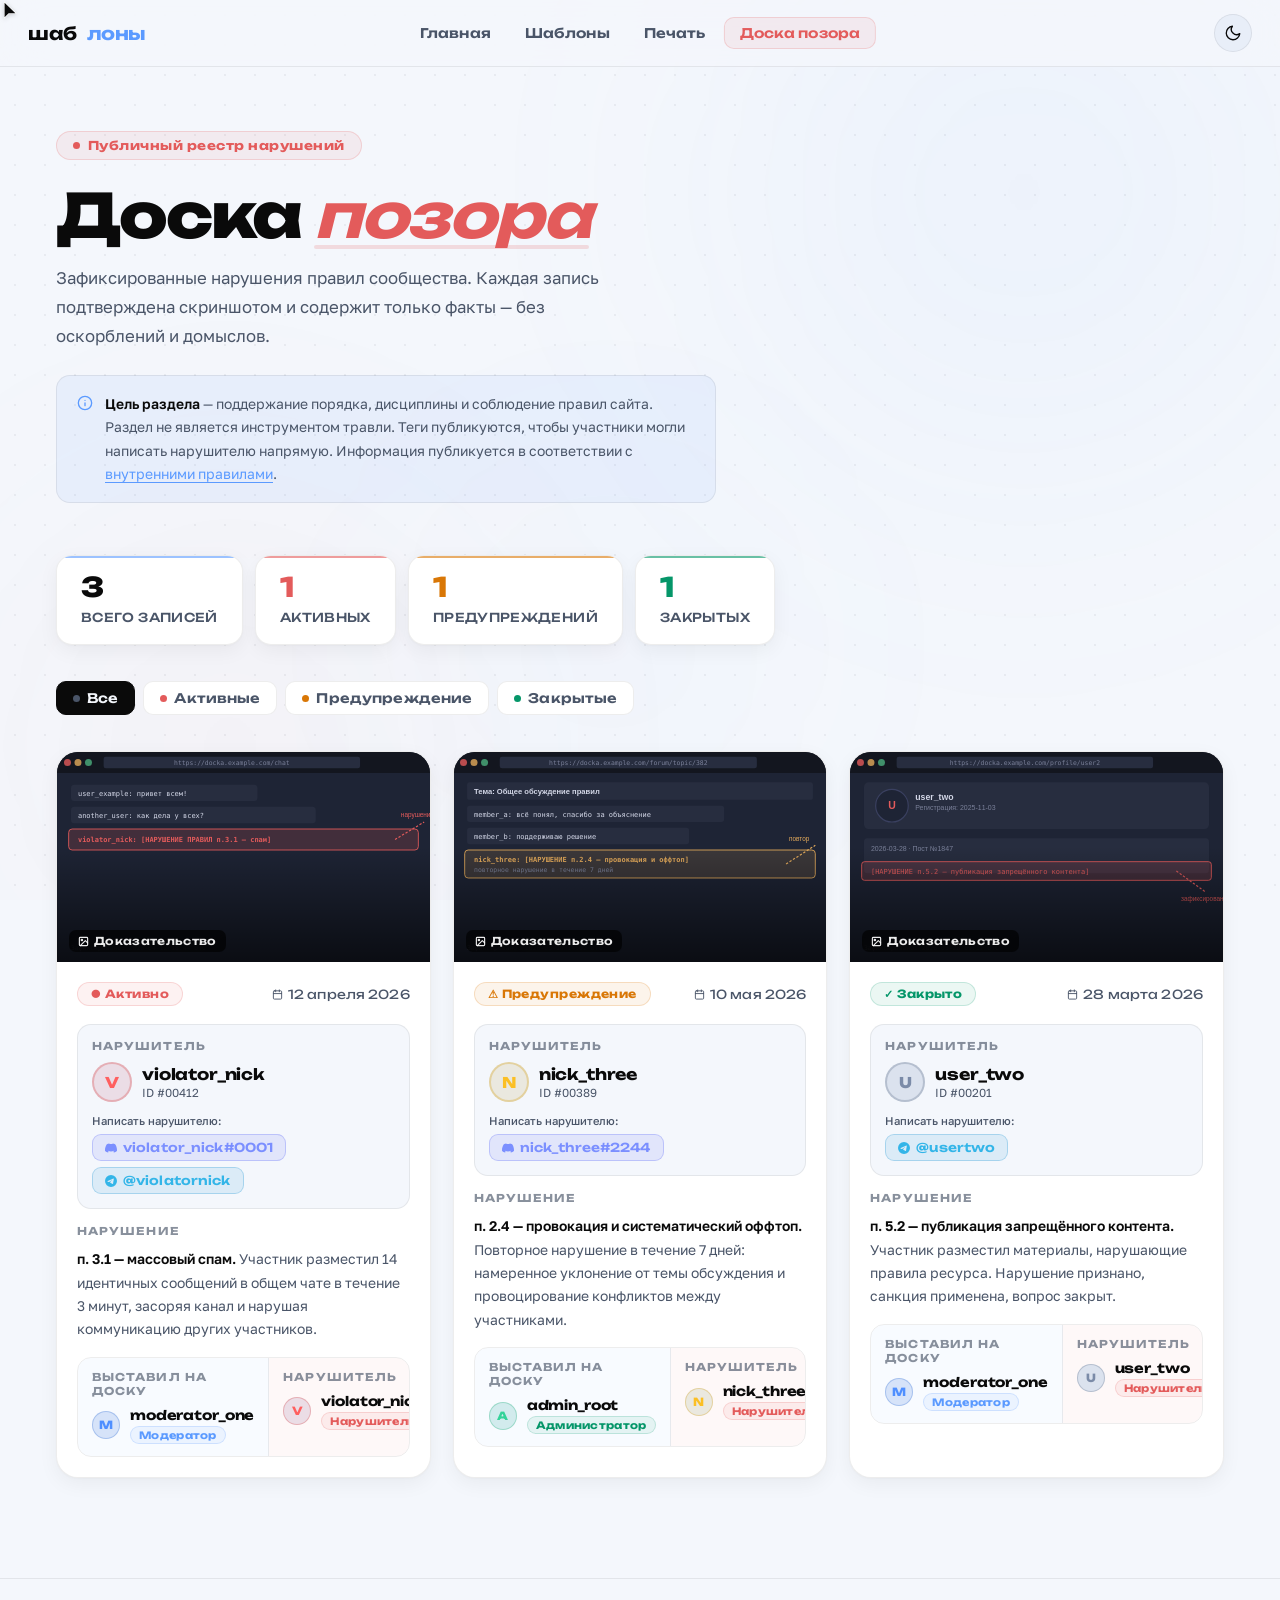
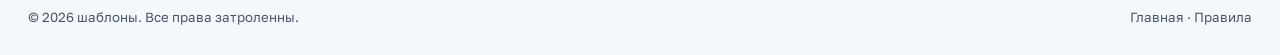
==== commit 2f0e4dcc: "feat: redesign Доска позора — new card layout, stats, filters, lightbox, cursor Co-authored-by: more" ====
--- a/shame.html
+++ b/shame.html
@@ -1,5 +1,5 @@
 <!DOCTYPE html>
-<html lang="ru" data-theme="light">
+<html lang="ru" data-theme="dark">
 <head>
 <meta charset="UTF-8">
 <meta name="viewport" content="width=device-width, initial-scale=1.0">
@@ -11,59 +11,59 @@
 <link href="https://fonts.googleapis.com/css2?family=Unbounded:wght@400;600;700;800&family=Golos+Text:wght@400;500;600&display=swap" rel="stylesheet">
 <script src="theme.js"></script>
 <style>
-
 :root {
   --bg: #f4f7fc; --bg2: #e8eef8; --card: #ffffff;
   --text: #0a0a0a; --text2: #4a5568;
   --accent: #5b9aff; --accent2: #4080e8; --accent-glow: rgba(91,154,255,0.12);
-  --border: rgba(0,0,0,0.07); --shadow: 0 1px 3px rgba(0,0,0,0.03), 0 6px 20px rgba(0,0,0,0.05);
+  --border: rgba(0,0,0,0.07); --shadow: 0 1px 3px rgba(0,0,0,0.03),0 6px 20px rgba(0,0,0,0.05);
   --radius: 16px; --tag-bg: rgba(91,154,255,0.08); --tag-text: #3b7de8;
   --red: #e35b5b; --red-bg: rgba(227,91,91,0.08); --red-border: rgba(227,91,91,0.2);
   --yellow: #d97706; --yellow-bg: rgba(217,119,6,0.08); --yellow-border: rgba(217,119,6,0.2);
   --green: #059669; --green-bg: rgba(5,150,105,0.08); --green-border: rgba(5,150,105,0.18);
 }
 [data-theme="dark"] {
-  --bg: #0a0e1a; --bg2: #0f1424; --card: #131a2e;
+  --bg: #080b14; --bg2: #0d1120; --card: #0f1629;
   --text: #e8ecf4; --text2: #7b8ba8;
   --accent: #4f8fff; --accent2: #3a7aef; --accent-glow: rgba(79,143,255,0.15);
-  --border: rgba(232,236,244,0.06); --shadow: 0 2px 8px rgba(0,0,0,0.3), 0 12px 40px rgba(0,0,0,0.4);
+  --border: rgba(232,236,244,0.07); --shadow: 0 2px 8px rgba(0,0,0,0.4),0 12px 40px rgba(0,0,0,0.5);
   --tag-bg: rgba(79,143,255,0.1); --tag-text: #6ba3ff;
-  --red: #e35b5b; --red-bg: rgba(227,91,91,0.1); --red-border: rgba(227,91,91,0.25);
-  --yellow: #f59e0b; --yellow-bg: rgba(245,158,11,0.1); --yellow-border: rgba(245,158,11,0.25);
-  --green: #34d399; --green-bg: rgba(52,211,153,0.1); --green-border: rgba(52,211,153,0.2);
+  --red: #ff5f5f; --red-bg: rgba(255,95,95,0.09); --red-border: rgba(255,95,95,0.22);
+  --yellow: #fbbf24; --yellow-bg: rgba(251,191,36,0.09); --yellow-border: rgba(251,191,36,0.22);
+  --green: #34d399; --green-bg: rgba(52,211,153,0.09); --green-border: rgba(52,211,153,0.2);
 }
 ::view-transition-old(root),::view-transition-new(root){animation:none;mix-blend-mode:normal}
 ::view-transition-old(root){z-index:1}::view-transition-new(root){z-index:999}
-[data-theme="dark"]::view-transition-old(root){z-index:999}
-[data-theme="dark"]::view-transition-new(root){z-index:1}
-*{box-sizing:border-box;margin:0;padding:0}
-html,body{height:100%}
+[data-theme="dark"]::view-transition-old(root){z-index:999}[data-theme="dark"]::view-transition-new(root){z-index:1}
+*{box-sizing:border-box;margin:0;padding:0}html,body{height:100%}
 body{font-family:'Golos Text',sans-serif;-webkit-font-smoothing:antialiased;background:var(--bg);color:var(--text);min-height:100vh;transition:background .35s,color .35s;overflow-x:hidden;position:relative}
-a{text-decoration:none;color:inherit}
-img{display:block;max-width:100%}
-
+a{text-decoration:none;color:inherit}img{display:block;max-width:100%}
+</style>
+
+<style>
 /* mesh bg */
 .mesh-bg{position:fixed;inset:0;z-index:1;overflow:hidden;pointer-events:none}
-.mesh-bg span{position:absolute;border-radius:50%;filter:blur(100px);will-change:transform;mix-blend-mode:screen}
+.mesh-bg span{position:absolute;border-radius:50%;filter:blur(110px);will-change:transform;mix-blend-mode:screen}
 .mesh-bg .orb1{width:70vw;height:70vw;top:-20vw;right:-15vw;animation:orbFloat1 24s ease-in-out infinite}
 .mesh-bg .orb2{width:60vw;height:60vw;bottom:-18vw;left:-12vw;animation:orbFloat2 30s ease-in-out infinite}
-.mesh-bg .orb3{width:40vw;height:40vw;top:35%;left:30%;animation:orbFloat3 20s ease-in-out infinite}
+.mesh-bg .orb3{width:45vw;height:45vw;top:40%;left:25%;animation:orbFloat3 20s ease-in-out infinite}
 [data-theme="light"] .mesh-bg .orb1{background:radial-gradient(circle,rgba(91,154,255,.06) 0%,transparent 70%)}
-[data-theme="light"] .mesh-bg .orb2{background:radial-gradient(circle,rgba(99,102,241,.04) 0%,transparent 70%)}
+[data-theme="light"] .mesh-bg .orb2{background:radial-gradient(circle,rgba(227,91,91,.04) 0%,transparent 70%)}
 [data-theme="light"] .mesh-bg .orb3{background:radial-gradient(circle,rgba(91,154,255,.03) 0%,transparent 65%)}
-[data-theme="dark"] .mesh-bg .orb1{background:radial-gradient(circle,rgba(79,143,255,.12) 0%,transparent 70%)}
-[data-theme="dark"] .mesh-bg .orb2{background:radial-gradient(circle,rgba(99,102,241,.08) 0%,transparent 70%)}
-[data-theme="dark"] .mesh-bg .orb3{background:radial-gradient(circle,rgba(79,143,255,.06) 0%,transparent 65%)}
+[data-theme="dark"] .mesh-bg .orb1{background:radial-gradient(circle,rgba(79,143,255,.09) 0%,transparent 70%)}
+[data-theme="dark"] .mesh-bg .orb2{background:radial-gradient(circle,rgba(255,95,95,.06) 0%,transparent 70%)}
+[data-theme="dark"] .mesh-bg .orb3{background:radial-gradient(circle,rgba(79,143,255,.04) 0%,transparent 65%)}
 @keyframes orbFloat1{0%,100%{transform:translate(0,0) scale(1)}50%{transform:translate(-4%,5%) scale(1.07)}}
 @keyframes orbFloat2{0%,100%{transform:translate(0,0) scale(1)}50%{transform:translate(5%,-4%) scale(1.1)}}
 @keyframes orbFloat3{0%,100%{transform:translate(0,0) scale(1)}33%{transform:translate(3%,3%) scale(1.04)}66%{transform:translate(-2%,-2%) scale(.96)}}
-.dot-grid{position:fixed;inset:0;z-index:1;pointer-events:none;background-image:radial-gradient(rgba(10,14,26,.04) 1px,transparent 1px);background-size:32px 32px}
-[data-theme="dark"] .dot-grid{background-image:radial-gradient(rgba(79,143,255,.04) 1px,transparent 1px)}
+.dot-grid{position:fixed;inset:0;z-index:1;pointer-events:none;background-image:radial-gradient(rgba(10,14,26,.05) 1px,transparent 1px);background-size:30px 30px}
+[data-theme="dark"] .dot-grid{background-image:radial-gradient(rgba(79,143,255,.035) 1px,transparent 1px)}
 header,main,footer{position:relative;z-index:10}
-
-/* header */
-header{position:sticky;top:0;z-index:200;background:rgba(244,247,252,.75);border-bottom:1px solid var(--border);backdrop-filter:blur(20px);-webkit-backdrop-filter:blur(20px);padding:0 28px;transition:background .4s,border-color .4s}
-[data-theme="dark"] header{background:rgba(10,14,26,.7)}
+</style>
+
+<style>
+/* ── HEADER ── */
+header{position:sticky;top:0;z-index:200;background:rgba(244,247,252,.8);border-bottom:1px solid var(--border);backdrop-filter:blur(20px);-webkit-backdrop-filter:blur(20px);padding:0 28px;transition:background .4s,border-color .4s}
+[data-theme="dark"] header{background:rgba(8,11,20,.75)}
 .header-inner{max-width:1240px;margin:0 auto;display:flex;align-items:center;justify-content:space-between;height:66px;gap:16px}
 .logo{display:flex;align-items:center;gap:10px;font-family:'Unbounded',sans-serif;font-weight:700;font-size:1.1rem;color:var(--text);letter-spacing:-.5px;flex-shrink:0}
 .logo img{width:32px;height:32px;border-radius:9px;object-fit:cover}
@@ -71,43 +71,49 @@
 nav.main-nav{display:flex;gap:2px;position:absolute;left:50%;transform:translateX(-50%)}
 nav.main-nav a{padding:7px 15px;border-radius:10px;color:var(--text2);font-size:.83rem;font-family:'Unbounded',sans-serif;font-weight:600;transition:all .2s;border:1px solid transparent;letter-spacing:.01em}
 nav.main-nav a:hover{color:var(--text);background:var(--bg2);border-color:var(--border)}
-nav.main-nav a.active{color:var(--accent);background:var(--tag-bg)}
+nav.main-nav a.active{color:var(--red);background:var(--red-bg);border-color:var(--red-border)}
 .header-actions{display:flex;align-items:center;gap:10px}
 .theme-btn{background:var(--bg2);border:1px solid var(--border);color:var(--text);cursor:pointer;border-radius:999px;width:38px;height:38px;display:inline-flex;align-items:center;justify-content:center;transition:background .25s,border-color .25s,transform .25s;overflow:hidden}
 .theme-btn:hover{background:var(--card);border-color:var(--accent);transform:translateY(-1px)}
-.theme-btn svg{transition:transform .5s cubic-bezier(.32,.72,0,1),opacity .3s}
+.theme-btn svg{transition:transform .5s cubic-bezier(.32,.72,0,1)}
 .theme-btn:hover svg{transform:rotate(25deg)}
 @media(max-width:720px){nav.main-nav{display:none}}
 
-/* page layout */
+/* ── PAGE LAYOUT ── */
 .page-wrap{max-width:1240px;margin:0 auto;padding:64px 36px 100px}
-/* hero */
+@media(max-width:600px){.page-wrap{padding:40px 20px 80px}}
+
+/* ── HERO ── */
 .sh-hero{margin-bottom:52px;animation:fadeUp .6s ease both}
 .sh-hero__tag{display:inline-flex;align-items:center;gap:8px;padding:6px 16px;margin-bottom:24px;background:var(--red-bg);color:var(--red);border-radius:999px;font-size:.76rem;font-family:'Unbounded',sans-serif;font-weight:700;letter-spacing:.04em;border:1px solid var(--red-border)}
 .pulse-dot{width:7px;height:7px;border-radius:50%;background:var(--red);animation:pulseRed 2.2s infinite}
-@keyframes pulseRed{0%{box-shadow:0 0 0 0 rgba(227,91,91,.4)}70%{box-shadow:0 0 0 9px transparent}100%{box-shadow:0 0 0 0 transparent}}
-.sh-hero__title{font-family:'Unbounded',sans-serif;font-size:clamp(2rem,5vw,3.8rem);font-weight:700;line-height:1.05;letter-spacing:-.03em;margin-bottom:16px;color:var(--text);text-wrap:balance}
-.sh-hero__title .accent{color:var(--accent);font-style:italic;font-weight:600;position:relative}
-.sh-hero__title .accent::after{content:'';position:absolute;left:0;right:0;bottom:.06em;height:.07em;background:var(--accent);opacity:.2;border-radius:2px}
-.sh-hero__sub{color:var(--text2);font-size:clamp(.95rem,1.4vw,1.05rem);line-height:1.7;max-width:580px;margin-bottom:24px}
-/* notice */
-.notice-box{display:flex;gap:12px;align-items:flex-start;background:var(--tag-bg);border:1px solid var(--border);border-radius:14px;padding:16px 20px;font-size:.88rem;color:var(--text2);max-width:660px;line-height:1.7}
+@keyframes pulseRed{0%{box-shadow:0 0 0 0 rgba(255,95,95,.4)}70%{box-shadow:0 0 0 9px transparent}100%{box-shadow:0 0 0 0 transparent}}
+.sh-hero__title{font-family:'Unbounded',sans-serif;font-size:clamp(2.2rem,5vw,3.8rem);font-weight:800;line-height:1.05;letter-spacing:-.035em;margin-bottom:16px;color:var(--text);text-wrap:balance}
+.sh-hero__title .accent-red{color:var(--red);font-style:italic;font-weight:700;position:relative}
+.sh-hero__title .accent-red::after{content:'';position:absolute;left:0;right:0;bottom:.06em;height:.07em;background:var(--red);opacity:.18;border-radius:2px}
+.sh-hero__sub{color:var(--text2);font-size:clamp(.9rem,1.4vw,1.05rem);line-height:1.72;max-width:580px;margin-bottom:24px}
+.notice-box{display:flex;gap:12px;align-items:flex-start;background:var(--tag-bg);border:1px solid var(--border);border-radius:14px;padding:16px 20px;font-size:.87rem;color:var(--text2);max-width:660px;line-height:1.7}
 .notice-box__icon{flex-shrink:0;color:var(--accent);margin-top:2px}
 .notice-box strong{color:var(--text);font-weight:600}
 .notice-box a{color:var(--accent);text-decoration:underline;text-underline-offset:3px}
 .notice-box a:hover{opacity:.8}
-
-/* stats */
-.stats-strip{display:flex;gap:12px;margin-bottom:32px;flex-wrap:wrap;animation:fadeUp .6s .1s ease both}
-.stat-chip{background:var(--card);border:1px solid var(--border);border-radius:14px;padding:16px 22px;box-shadow:var(--shadow);transition:transform .2s}
-.stat-chip:hover{transform:translateY(-2px)}
-.stat-chip strong{display:block;font-family:'Unbounded',sans-serif;font-size:1.5rem;font-weight:800;color:var(--text);line-height:1;margin-bottom:4px}
-.stat-chip span{font-size:.78rem;color:var(--text2);font-weight:500}
-.stat-chip--red strong{color:var(--red)}
-.stat-chip--yellow strong{color:var(--yellow)}
-.stat-chip--green strong{color:var(--green)}
-/* filters */
-.filters{display:flex;gap:8px;margin-bottom:32px;flex-wrap:wrap;animation:fadeUp .6s .15s ease both}
+</style>
+
+<style>
+/* ── STATS ── */
+.stats-strip{display:flex;gap:12px;margin-bottom:36px;flex-wrap:wrap;animation:fadeUp .6s .1s ease both}
+.stat-chip{background:var(--card);border:1px solid var(--border);border-radius:16px;padding:18px 24px;box-shadow:var(--shadow);transition:transform .2s,box-shadow .2s;position:relative;overflow:hidden}
+.stat-chip:hover{transform:translateY(-3px);box-shadow:0 12px 32px rgba(0,0,0,.18)}
+.stat-chip::before{content:'';position:absolute;top:0;left:0;right:0;height:2px;border-radius:16px 16px 0 0;background:var(--chip-accent,var(--accent));opacity:.6}
+.stat-chip strong{display:block;font-family:'Unbounded',sans-serif;font-size:1.7rem;font-weight:800;line-height:1;margin-bottom:5px;color:var(--chip-color,var(--text))}
+.stat-chip span{font-size:.77rem;color:var(--text2);font-weight:500;font-family:'Unbounded',sans-serif;letter-spacing:.03em;text-transform:uppercase}
+.stat-chip--all{--chip-accent:var(--accent);--chip-color:var(--text)}
+.stat-chip--red{--chip-accent:var(--red);--chip-color:var(--red)}
+.stat-chip--yellow{--chip-accent:var(--yellow);--chip-color:var(--yellow)}
+.stat-chip--green{--chip-accent:var(--green);--chip-color:var(--green)}
+
+/* ── FILTERS ── */
+.filters{display:flex;gap:8px;margin-bottom:36px;flex-wrap:wrap;animation:fadeUp .6s .15s ease both}
 .filter-btn{display:inline-flex;align-items:center;gap:7px;background:var(--card);border:1px solid var(--border);border-radius:10px;padding:8px 16px;font-size:.82rem;font-family:'Unbounded',sans-serif;font-weight:600;color:var(--text2);cursor:pointer;transition:all .2s;letter-spacing:.01em}
 .filter-btn:hover{border-color:var(--text);color:var(--text);transform:translateY(-1px)}
 .filter-btn.active{background:var(--text);border-color:var(--text);color:var(--bg)}
@@ -117,102 +123,121 @@
 .filter-dot--warning{background:var(--yellow)}
 .filter-dot--resolved{background:var(--green)}
 
-/* cards grid */
-.cards-grid{display:grid;grid-template-columns:repeat(auto-fill,minmax(350px,1fr));gap:20px;animation:fadeUp .6s .2s ease both}
-/* card */
-.v-card{background:var(--card);border:1px solid var(--border);border-radius:20px;overflow:hidden;transition:all .28s cubic-bezier(.25,.8,.25,1);box-shadow:var(--shadow);position:relative}
-.v-card::before{content:'';position:absolute;top:0;left:0;right:0;height:2px;transform:scaleX(0);transform-origin:left;transition:transform .4s cubic-bezier(.32,.72,0,1);border-radius:20px 20px 0 0}
-.v-card[data-status="active"]::before{background:var(--red)}
-.v-card[data-status="warning"]::before{background:var(--yellow)}
-.v-card[data-status="resolved"]::before{background:var(--green)}
-.v-card:hover{transform:translateY(-6px);border-color:rgba(0,0,0,.13);box-shadow:0 1px 2px rgba(0,0,0,.05),0 18px 40px rgba(0,0,0,.1)}
-[data-theme="dark"] .v-card:hover{border-color:rgba(232,236,244,.12);box-shadow:0 18px 40px rgba(0,0,0,.45)}
+/* ── CARDS GRID ── */
+.cards-grid{display:grid;grid-template-columns:repeat(auto-fill,minmax(360px,1fr));gap:22px;animation:fadeUp .6s .2s ease both}
+@media(max-width:600px){.cards-grid{grid-template-columns:1fr}}
+</style>
+
+<style>
+/* ── VIOLATION CARD ── */
+.v-card{background:var(--card);border:1px solid var(--border);border-radius:22px;overflow:hidden;transition:all .3s cubic-bezier(.25,.8,.25,1);box-shadow:var(--shadow);position:relative}
+.v-card::before{content:'';position:absolute;top:0;left:0;right:0;height:3px;transform:scaleX(0);transform-origin:left;transition:transform .4s cubic-bezier(.32,.72,0,1);border-radius:22px 22px 0 0}
+.v-card[data-status="active"]::before{background:linear-gradient(90deg,var(--red),rgba(255,95,95,.4))}
+.v-card[data-status="warning"]::before{background:linear-gradient(90deg,var(--yellow),rgba(251,191,36,.4))}
+.v-card[data-status="resolved"]::before{background:linear-gradient(90deg,var(--green),rgba(52,211,153,.4))}
+.v-card:hover{transform:translateY(-6px);border-color:rgba(232,236,244,.15)}
+[data-theme="dark"] .v-card:hover{box-shadow:0 24px 50px rgba(0,0,0,.55)}
+[data-theme="light"] .v-card:hover{box-shadow:0 18px 40px rgba(0,0,0,.1);border-color:rgba(0,0,0,.13)}
 .v-card:hover::before{transform:scaleX(1)}
+
 /* screenshot */
 .v-card__shot{position:relative;background:var(--bg2);cursor:pointer;overflow:hidden}
-.v-card__shot img{width:100%;height:200px;object-fit:cover;transition:transform .35s}
-.v-card:hover .v-card__shot img{transform:scale(1.04)}
-.v-card__shot-overlay{position:absolute;inset:0;display:flex;align-items:flex-end;justify-content:space-between;padding:10px 12px;background:linear-gradient(to top,rgba(0,0,0,.5) 0%,transparent 55%)}
-.v-card__shot-label,.v-card__zoom-hint{display:inline-flex;align-items:center;gap:5px;background:rgba(0,0,0,.6);color:rgba(255,255,255,.9);font-size:.7rem;padding:4px 9px;border-radius:6px;backdrop-filter:blur(4px);font-family:'Unbounded',sans-serif;font-weight:600;letter-spacing:.02em}
+.v-card__shot img{width:100%;height:210px;object-fit:cover;transition:transform .4s cubic-bezier(.25,.8,.25,1)}
+.v-card:hover .v-card__shot img{transform:scale(1.05)}
+.v-card__shot-overlay{position:absolute;inset:0;display:flex;align-items:flex-end;justify-content:space-between;padding:10px 12px;background:linear-gradient(to top,rgba(0,0,0,.65) 0%,transparent 55%);pointer-events:none}
+.v-card__shot-label,.v-card__zoom-hint{display:inline-flex;align-items:center;gap:5px;background:rgba(0,0,0,.65);color:rgba(255,255,255,.92);font-size:.68rem;padding:4px 9px;border-radius:7px;backdrop-filter:blur(6px);font-family:'Unbounded',sans-serif;font-weight:600;letter-spacing:.03em;pointer-events:auto}
 .v-card__zoom-hint{opacity:0;transition:opacity .2s}
 .v-card:hover .v-card__zoom-hint{opacity:1}
 
 /* card body */
 .v-card__body{padding:20px}
-.v-card__header-row{display:flex;align-items:center;justify-content:space-between;gap:8px;margin-bottom:16px;flex-wrap:wrap}
-.v-card__date{display:inline-flex;align-items:center;gap:5px;font-size:.8rem;color:var(--text2)}
+.v-card__header-row{display:flex;align-items:center;justify-content:space-between;gap:8px;margin-bottom:18px;flex-wrap:wrap}
+.v-card__date{display:inline-flex;align-items:center;gap:5px;font-size:.78rem;color:var(--text2);font-family:'Unbounded',sans-serif;letter-spacing:.01em}
+
 /* section label */
-.v-card__section-label{font-size:.7rem;font-family:'Unbounded',sans-serif;font-weight:700;letter-spacing:.08em;text-transform:uppercase;color:var(--text2);margin-bottom:8px;opacity:.7}
+.v-card__section-label{font-size:.67rem;font-family:'Unbounded',sans-serif;font-weight:700;letter-spacing:.1em;text-transform:uppercase;color:var(--text2);margin-bottom:9px;opacity:.65}
+
 /* offender block */
-.v-card__offender{background:var(--bg);border:1px solid var(--border);border-radius:12px;padding:14px;margin-bottom:14px}
-[data-theme="dark"] .v-card__offender{background:rgba(255,255,255,.03)}
+.v-card__offender{background:var(--bg);border:1px solid var(--border);border-radius:14px;padding:14px;margin-bottom:15px}
+[data-theme="dark"] .v-card__offender{background:rgba(255,255,255,.025)}
 .v-card__user{display:flex;align-items:center;gap:10px;margin-bottom:12px}
 .v-card__user--sm{margin-bottom:0}
-.v-card__avatar{width:38px;height:38px;border-radius:50%;display:flex;align-items:center;justify-content:center;font-family:'Unbounded',sans-serif;font-size:.9rem;font-weight:800;flex-shrink:0;text-transform:uppercase;background:color-mix(in srgb,var(--av-color,var(--accent)) 12%,var(--bg2));border:1.5px solid color-mix(in srgb,var(--av-color,var(--accent)) 25%,var(--border));color:var(--av-color,var(--accent))}
-.v-card__avatar--sm{width:28px;height:28px;font-size:.72rem}
+.v-card__avatar{width:40px;height:40px;border-radius:50%;display:flex;align-items:center;justify-content:center;font-family:'Unbounded',sans-serif;font-size:.92rem;font-weight:800;flex-shrink:0;text-transform:uppercase;background:color-mix(in srgb,var(--av-color,var(--accent)) 12%,var(--bg2));border:2px solid color-mix(in srgb,var(--av-color,var(--accent)) 28%,var(--border));color:var(--av-color,var(--accent))}
+.v-card__avatar--sm{width:28px;height:28px;font-size:.7rem;border-width:1.5px}
 .v-card__user-info{flex:1;min-width:0}
-.v-card__nick{font-weight:600;font-size:.95rem;color:var(--text);white-space:nowrap;overflow:hidden;text-overflow:ellipsis;font-family:'Unbounded',sans-serif;letter-spacing:-.01em}
+.v-card__nick{font-weight:700;font-size:.97rem;color:var(--text);white-space:nowrap;overflow:hidden;text-overflow:ellipsis;font-family:'Unbounded',sans-serif;letter-spacing:-.01em}
 .v-card__nick--sm{font-size:.82rem}
-.v-card__uid{font-size:.75rem;color:var(--text2);margin-top:1px}
+.v-card__uid{font-size:.73rem;color:var(--text2);margin-top:2px}
+
 /* contact */
-.contact-label{display:block;font-size:.72rem;color:var(--text2);margin-bottom:7px;font-weight:500}
+.contact-label{display:block;font-size:.7rem;color:var(--text2);margin-bottom:7px;font-weight:500}
 .v-card__tags{display:flex;flex-wrap:wrap;gap:6px}
-.tag{display:inline-flex;align-items:center;gap:6px;padding:5px 12px;border-radius:8px;font-size:.78rem;font-weight:600;transition:filter .15s,transform .15s;white-space:nowrap;font-family:'Unbounded',sans-serif;letter-spacing:.01em}
-.tag:hover{filter:brightness(1.12);transform:translateY(-1px)}
+.tag{display:inline-flex;align-items:center;gap:6px;padding:5px 12px;border-radius:9px;font-size:.77rem;font-weight:600;transition:filter .15s,transform .15s;white-space:nowrap;font-family:'Unbounded',sans-serif;letter-spacing:.01em}
+.tag:hover{filter:brightness(1.15);transform:translateY(-1px)}
 .tag svg{width:12px;height:12px;flex-shrink:0}
-.tag--discord{background:rgba(88,101,242,.1);border:1px solid rgba(88,101,242,.25);color:#6b7ef7}
-.tag--telegram{background:rgba(0,136,204,.1);border:1px solid rgba(0,136,204,.22);color:#29a8e0}
-
-/* violation desc */
+.tag--discord{background:rgba(88,101,242,.12);border:1px solid rgba(88,101,242,.28);color:#7b8fff}
+.tag--telegram{background:rgba(0,136,204,.1);border:1px solid rgba(0,136,204,.24);color:#33b5e8}
+
+/* violation description */
 .v-card__violation{margin-bottom:16px}
-.v-card__desc{font-size:.88rem;color:var(--text2);line-height:1.65}
+.v-card__desc{font-size:.87rem;color:var(--text2);line-height:1.68}
 .v-card__desc strong{color:var(--text);font-weight:600}
-/* people row */
-.v-card__people-row{display:grid;grid-template-columns:1fr 1fr;gap:0;border:1px solid var(--border);border-radius:12px;overflow:hidden}
+
+/* people row — reporter + violator */
+.v-card__people-row{display:grid;grid-template-columns:1fr 1fr;border:1px solid var(--border);border-radius:14px;overflow:hidden}
+@media(max-width:600px){.v-card__people-row{grid-template-columns:1fr}}
 .v-card__person{padding:12px 14px}
-.v-card__person--reporter{background:rgba(79,143,255,.04);border-right:1px solid var(--border)}
-.v-card__person--violator{background:rgba(227,91,91,.04)}
-[data-theme="dark"] .v-card__person--reporter{background:rgba(79,143,255,.06)}
-[data-theme="dark"] .v-card__person--violator{background:rgba(227,91,91,.06)}
-.v-card__role-badge{display:inline-block;font-size:.65rem;font-family:'Unbounded',sans-serif;font-weight:700;padding:2px 8px;border-radius:999px;margin-top:3px;letter-spacing:.03em}
+.v-card__person--reporter{background:rgba(79,143,255,.045);border-right:1px solid var(--border)}
+.v-card__person--violator{background:rgba(255,95,95,.045)}
+[data-theme="light"] .v-card__person--reporter{background:rgba(79,143,255,.04)}
+[data-theme="light"] .v-card__person--violator{background:rgba(227,91,91,.04)}
+@media(max-width:600px){.v-card__person--reporter{border-right:none;border-bottom:1px solid var(--border)}}
+.v-card__role-badge{display:inline-block;font-size:.63rem;font-family:'Unbounded',sans-serif;font-weight:700;padding:2px 8px;border-radius:999px;margin-top:3px;letter-spacing:.03em}
 .v-card__role-badge--admin{background:var(--green-bg);color:var(--green);border:1px solid var(--green-border)}
 .v-card__role-badge--mod{background:var(--tag-bg);color:var(--accent);border:1px solid rgba(79,143,255,.2)}
 .v-card__role-badge--violator{background:var(--red-bg);color:var(--red);border:1px solid var(--red-border)}
+
 /* badges */
-.badge{display:inline-flex;align-items:center;gap:5px;font-size:.7rem;font-family:'Unbounded',sans-serif;font-weight:700;padding:4px 12px;border-radius:999px;letter-spacing:.04em}
+.badge{display:inline-flex;align-items:center;gap:5px;font-size:.7rem;font-family:'Unbounded',sans-serif;font-weight:700;padding:4px 13px;border-radius:999px;letter-spacing:.04em}
 .badge--active{background:var(--red-bg);color:var(--red);border:1px solid var(--red-border)}
 .badge--warning{background:var(--yellow-bg);color:var(--yellow);border:1px solid var(--yellow-border)}
 .badge--resolved{background:var(--green-bg);color:var(--green);border:1px solid var(--green-border)}
-/* lightbox */
-.lightbox{display:none;position:fixed;inset:0;background:rgba(0,0,0,.88);z-index:999;align-items:center;justify-content:center;padding:24px;backdrop-filter:blur(8px)}
+</style>
+
+<style>
+/* ── LIGHTBOX ── */
+.lightbox{display:none;position:fixed;inset:0;background:rgba(0,0,0,.9);z-index:999;align-items:center;justify-content:center;padding:24px;backdrop-filter:blur(10px)}
 .lightbox.open{display:flex}
-.lightbox__inner{display:flex;flex-direction:column;max-width:92vw;max-height:90vh;background:var(--card);border:1px solid var(--border);border-radius:20px;overflow:hidden;box-shadow:0 40px 80px rgba(0,0,0,.5)}
+.lightbox__inner{display:flex;flex-direction:column;max-width:92vw;max-height:90vh;background:var(--card);border:1px solid var(--border);border-radius:20px;overflow:hidden;box-shadow:0 50px 100px rgba(0,0,0,.65)}
 .lightbox__topbar{display:flex;align-items:center;justify-content:space-between;padding:14px 18px;border-bottom:1px solid var(--border);background:var(--bg2);gap:16px}
 .lightbox__topbar-left{display:flex;align-items:center;gap:8px;color:var(--text2);min-width:0}
 .lightbox__title{font-size:.82rem;color:var(--text2);font-family:'Unbounded',sans-serif;font-weight:600;white-space:nowrap;overflow:hidden;text-overflow:ellipsis}
 .lightbox__close{background:none;border:1px solid var(--border);color:var(--text2);cursor:pointer;display:flex;align-items:center;justify-content:center;width:32px;height:32px;border-radius:8px;transition:all .15s;flex-shrink:0}
 .lightbox__close:hover{background:var(--bg2);border-color:var(--text);color:var(--text)}
 .lightbox__img{max-width:100%;max-height:calc(90vh - 56px);object-fit:contain}
-/* empty */
+
+/* ── EMPTY STATE ── */
 .empty-state{grid-column:1/-1;text-align:center;padding:80px 20px;color:var(--text2);font-size:.9rem}
-.empty-state .big{font-size:48px;margin-bottom:16px}
-/* footer */
+.empty-state .big{font-size:52px;margin-bottom:16px}
+
+/* ── FOOTER ── */
 footer{border-top:1px solid var(--border);padding:30px 28px;background:transparent}
 .footer-inner{max-width:1240px;margin:0 auto;display:flex;flex-wrap:wrap;gap:12px;justify-content:space-between;align-items:center;color:var(--text2);font-size:.83rem}
 .footer-inner a{color:var(--text2);transition:color .2s}
 .footer-inner a:hover{color:var(--accent)}
-/* animations */
+
+/* ── ANIMATIONS ── */
 @keyframes fadeUp{from{opacity:0;transform:translateY(22px)}to{opacity:1;transform:translateY(0)}}
-/* cursor */
+
+/* ── CURSOR ── */
 body,a,button,[role="button"]{cursor:none!important}
 #custom-cursor{position:fixed;top:0;left:0;width:20px;height:20px;pointer-events:none;z-index:99999;transform:translate3d(-100px,-100px,0);will-change:transform;transition:opacity .2s}
 #custom-cursor svg{width:20px;height:20px;filter:drop-shadow(0 1px 2px rgba(0,0,0,.18))}
 [data-theme="dark"] #custom-cursor svg .cursor-fill{fill:#e8ecf4}
-[data-theme="dark"] #custom-cursor svg .cursor-stroke{stroke:#0a0e1a}
+[data-theme="dark"] #custom-cursor svg .cursor-stroke{stroke:#080b14}
 [data-theme="light"] #custom-cursor svg .cursor-fill{fill:#0a0a0a}
 [data-theme="light"] #custom-cursor svg .cursor-stroke{stroke:#ffffff}
 #cursor-trail-canvas{position:fixed;inset:0;width:100%;height:100%;pointer-events:none;z-index:99998}
-@media(max-width:600px){.page-wrap{padding:40px 20px 80px}.cards-grid{grid-template-columns:1fr}.stats-strip{gap:8px}.v-card__people-row{grid-template-columns:1fr}.v-card__person--reporter{border-right:none;border-bottom:1px solid var(--border)}}
 </style>
 
 </head>
@@ -232,6 +257,7 @@
     <nav class="main-nav">
       <a href="index.html">Главная</a>
       <a href="templates.html">Шаблоны</a>
+      <a href="typing.html">Печать</a>
       <a href="shame.html" class="active">Доска позора</a>
     </nav>
     <div class="header-actions">
@@ -243,11 +269,12 @@
 <main>
 <div class="page-wrap">
 
+  <!-- ── HERO ── -->
   <div class="sh-hero">
     <div class="sh-hero__tag">
       <span class="pulse-dot"></span>Публичный реестр нарушений
     </div>
-    <h1 class="sh-hero__title">Доска <span class="accent">позора</span></h1>
+    <h1 class="sh-hero__title">Доска <span class="accent-red">позора</span></h1>
     <p class="sh-hero__sub">
       Зафиксированные нарушения правил сообщества. Каждая запись подтверждена скриншотом
       и содержит только факты — без оскорблений и домыслов.
@@ -258,19 +285,21 @@
       </div>
       <div>
         <strong>Цель раздела</strong> — поддержание порядка, дисциплины и соблюдение правил сайта.
-        Раздел не является инструментом травли. Теги публикуются для возможности написать нарушителю
+        Раздел не является инструментом травли. Теги публикуются, чтобы участники могли написать нарушителю
         напрямую. Информация публикуется в соответствии с <a href="#">внутренними правилами</a>.
       </div>
     </div>
   </div>
 
+  <!-- ── STATS ── -->
   <div class="stats-strip">
-    <div class="stat-chip"><strong>3</strong><span>Всего записей</span></div>
+    <div class="stat-chip stat-chip--all"><strong>3</strong><span>Всего записей</span></div>
     <div class="stat-chip stat-chip--red"><strong>1</strong><span>Активных</span></div>
     <div class="stat-chip stat-chip--yellow"><strong>1</strong><span>Предупреждений</span></div>
     <div class="stat-chip stat-chip--green"><strong>1</strong><span>Закрытых</span></div>
   </div>
 
+  <!-- ── FILTERS ── -->
   <div class="filters">
     <button class="filter-btn active" data-filter="all"><span class="filter-dot filter-dot--all"></span>Все</button>
     <button class="filter-btn" data-filter="active"><span class="filter-dot filter-dot--active"></span>Активные</button>
@@ -307,23 +336,22 @@
         <div class="v-card__offender">
           <div class="v-card__section-label">Нарушитель</div>
           <div class="v-card__user">
-            <div class="v-card__avatar" style="--av-color:#e35b5b">V</div>
+            <div class="v-card__avatar" style="--av-color:#ff5f5f">V</div>
             <div class="v-card__user-info">
               <div class="v-card__nick">violator_nick</div>
               <div class="v-card__uid">ID #00412</div>
             </div>
           </div>
-          <div><span class="contact-label">Написать нарушителю:</span>
-            <div class="v-card__tags">
-              <a class="tag tag--discord" href="https://discord.com/users/000000000000000001" target="_blank" rel="noopener">
-                <svg viewBox="0 0 24 24" fill="currentColor" width="12" height="12"><path d="M20.317 4.37a19.791 19.791 0 0 0-4.885-1.515.074.074 0 0 0-.079.037c-.21.375-.444.864-.608 1.25a18.27 18.27 0 0 0-5.487 0 12.64 12.64 0 0 0-.617-1.25.077.077 0 0 0-.079-.037A19.736 19.736 0 0 0 3.677 4.37a.07.07 0 0 0-.032.027C.533 9.046-.32 13.58.099 18.057a.082.082 0 0 0 .031.057 19.9 19.9 0 0 0 5.993 3.03.078.078 0 0 0 .084-.028 14.09 14.09 0 0 0 1.226-1.994.076.076 0 0 0-.041-.106 13.107 13.107 0 0 1-1.872-.892.077.077 0 0 1-.008-.128 10.2 10.2 0 0 0 .372-.292.074.074 0 0 1 .077-.01c3.928 1.793 8.18 1.793 12.062 0a.074.074 0 0 1 .078.01c.12.098.246.198.373.292a.077.077 0 0 1-.006.127 12.299 12.299 0 0 1-1.873.892.077.077 0 0 0-.041.107c.36.698.772 1.362 1.225 1.993a.076.076 0 0 0 .084.028 19.839 19.839 0 0 0 6.002-3.03.077.077 0 0 0 .032-.054c.5-5.177-.838-9.674-3.549-13.66a.061.061 0 0 0-.031-.03z"/></svg>
-                violator_nick#0001
-              </a>
-              <a class="tag tag--telegram" href="https://t.me/violatornick" target="_blank" rel="noopener">
-                <svg viewBox="0 0 24 24" fill="currentColor" width="12" height="12"><path d="M11.944 0A12 12 0 0 0 0 12a12 12 0 0 0 12 12 12 12 0 0 0 12-12A12 12 0 0 0 12 0a12 12 0 0 0-.056 0zm4.962 7.224c.1-.002.321.023.465.14a.506.506 0 0 1 .171.325c.016.093.036.306.02.472-.18 1.898-.962 6.502-1.36 8.627-.168.9-.499 1.201-.82 1.23-.696.065-1.225-.46-1.9-.902-1.056-.693-1.653-1.124-2.678-1.8-1.185-.78-.417-1.21.258-1.91.177-.184 3.247-2.977 3.307-3.23.007-.032.014-.15-.056-.212s-.174-.041-.249-.024c-.106.024-1.793 1.14-5.061 3.345-.48.33-.913.49-1.302.48-.428-.008-1.252-.241-1.865-.44-.752-.245-1.349-.374-1.297-.789.027-.216.325-.437.893-.663 3.498-1.524 5.83-2.529 6.998-3.014 3.332-1.386 4.025-1.627 4.476-1.635z"/></svg>
-                @violatornick
-              </a>
-            </div>
+          <span class="contact-label">Написать нарушителю:</span>
+          <div class="v-card__tags">
+            <a class="tag tag--discord" href="https://discord.com/users/000000000000000001" target="_blank" rel="noopener">
+              <svg viewBox="0 0 24 24" fill="currentColor"><path d="M20.317 4.37a19.791 19.791 0 0 0-4.885-1.515.074.074 0 0 0-.079.037c-.21.375-.444.864-.608 1.25a18.27 18.27 0 0 0-5.487 0 12.64 12.64 0 0 0-.617-1.25.077.077 0 0 0-.079-.037A19.736 19.736 0 0 0 3.677 4.37a.07.07 0 0 0-.032.027C.533 9.046-.32 13.58.099 18.057a.082.082 0 0 0 .031.057 19.9 19.9 0 0 0 5.993 3.03.078.078 0 0 0 .084-.028 14.09 14.09 0 0 0 1.226-1.994.076.076 0 0 0-.041-.106 13.107 13.107 0 0 1-1.872-.892.077.077 0 0 1-.008-.128 10.2 10.2 0 0 0 .372-.292.074.074 0 0 1 .077-.01c3.928 1.793 8.18 1.793 12.062 0a.074.074 0 0 1 .078.01c.12.098.246.198.373.292a.077.077 0 0 1-.006.127 12.299 12.299 0 0 1-1.873.892.077.077 0 0 0-.041.107c.36.698.772 1.362 1.225 1.993a.076.076 0 0 0 .084.028 19.839 19.839 0 0 0 6.002-3.03.077.077 0 0 0 .032-.054c.5-5.177-.838-9.674-3.549-13.66a.061.061 0 0 0-.031-.03z"/></svg>
+              violator_nick#0001
+            </a>
+            <a class="tag tag--telegram" href="https://t.me/violatornick" target="_blank" rel="noopener">
+              <svg viewBox="0 0 24 24" fill="currentColor"><path d="M11.944 0A12 12 0 0 0 0 12a12 12 0 0 0 12 12 12 12 0 0 0 12-12A12 12 0 0 0 12 0a12 12 0 0 0-.056 0zm4.962 7.224c.1-.002.321.023.465.14a.506.506 0 0 1 .171.325c.016.093.036.306.02.472-.18 1.898-.962 6.502-1.36 8.627-.168.9-.499 1.201-.82 1.23-.696.065-1.225-.46-1.9-.902-1.056-.693-1.653-1.124-2.678-1.8-1.185-.78-.417-1.21.258-1.91.177-.184 3.247-2.977 3.307-3.23.007-.032.014-.15-.056-.212s-.174-.041-.249-.024c-.106.024-1.793 1.14-5.061 3.345-.48.33-.913.49-1.302.48-.428-.008-1.252-.241-1.865-.44-.752-.245-1.349-.374-1.297-.789.027-.216.325-.437.893-.663 3.498-1.524 5.83-2.529 6.998-3.014 3.332-1.386 4.025-1.627 4.476-1.635z"/></svg>
+              @violatornick
+            </a>
           </div>
         </div>
         <div class="v-card__violation">
@@ -334,7 +362,7 @@
           <div class="v-card__person v-card__person--reporter">
             <div class="v-card__section-label">Выставил на доску</div>
             <div class="v-card__user v-card__user--sm">
-              <div class="v-card__avatar v-card__avatar--sm" style="--av-color:#5b9aff">M</div>
+              <div class="v-card__avatar v-card__avatar--sm" style="--av-color:#4f8fff">M</div>
               <div class="v-card__user-info">
                 <div class="v-card__nick v-card__nick--sm">moderator_one</div>
                 <div class="v-card__role-badge v-card__role-badge--mod">Модератор</div>
@@ -344,7 +372,7 @@
           <div class="v-card__person v-card__person--violator">
             <div class="v-card__section-label">Нарушитель</div>
             <div class="v-card__user v-card__user--sm">
-              <div class="v-card__avatar v-card__avatar--sm" style="--av-color:#e35b5b">V</div>
+              <div class="v-card__avatar v-card__avatar--sm" style="--av-color:#ff5f5f">V</div>
               <div class="v-card__user-info">
                 <div class="v-card__nick v-card__nick--sm">violator_nick</div>
                 <div class="v-card__role-badge v-card__role-badge--violator">Нарушитель</div>
@@ -382,19 +410,18 @@
         <div class="v-card__offender">
           <div class="v-card__section-label">Нарушитель</div>
           <div class="v-card__user">
-            <div class="v-card__avatar" style="--av-color:#d97706">N</div>
+            <div class="v-card__avatar" style="--av-color:#fbbf24">N</div>
             <div class="v-card__user-info">
               <div class="v-card__nick">nick_three</div>
               <div class="v-card__uid">ID #00389</div>
             </div>
           </div>
-          <div><span class="contact-label">Написать нарушителю:</span>
-            <div class="v-card__tags">
-              <a class="tag tag--discord" href="https://discord.com/users/000000000000000002" target="_blank" rel="noopener">
-                <svg viewBox="0 0 24 24" fill="currentColor" width="12" height="12"><path d="M20.317 4.37a19.791 19.791 0 0 0-4.885-1.515.074.074 0 0 0-.079.037c-.21.375-.444.864-.608 1.25a18.27 18.27 0 0 0-5.487 0 12.64 12.64 0 0 0-.617-1.25.077.077 0 0 0-.079-.037A19.736 19.736 0 0 0 3.677 4.37a.07.07 0 0 0-.032.027C.533 9.046-.32 13.58.099 18.057a.082.082 0 0 0 .031.057 19.9 19.9 0 0 0 5.993 3.03.078.078 0 0 0 .084-.028 14.09 14.09 0 0 0 1.226-1.994.076.076 0 0 0-.041-.106 13.107 13.107 0 0 1-1.872-.892.077.077 0 0 1-.008-.128 10.2 10.2 0 0 0 .372-.292.074.074 0 0 1 .077-.01c3.928 1.793 8.18 1.793 12.062 0a.074.074 0 0 1 .078.01c.12.098.246.198.373.292a.077.077 0 0 1-.006.127 12.299 12.299 0 0 1-1.873.892.077.077 0 0 0-.041.107c.36.698.772 1.362 1.225 1.993a.076.076 0 0 0 .084.028 19.839 19.839 0 0 0 6.002-3.03.077.077 0 0 0 .032-.054c.5-5.177-.838-9.674-3.549-13.66a.061.061 0 0 0-.031-.03z"/></svg>
-                nick_three#2244
-              </a>
-            </div>
+          <span class="contact-label">Написать нарушителю:</span>
+          <div class="v-card__tags">
+            <a class="tag tag--discord" href="https://discord.com/users/000000000000000003" target="_blank" rel="noopener">
+              <svg viewBox="0 0 24 24" fill="currentColor"><path d="M20.317 4.37a19.791 19.791 0 0 0-4.885-1.515.074.074 0 0 0-.079.037c-.21.375-.444.864-.608 1.25a18.27 18.27 0 0 0-5.487 0 12.64 12.64 0 0 0-.617-1.25.077.077 0 0 0-.079-.037A19.736 19.736 0 0 0 3.677 4.37a.07.07 0 0 0-.032.027C.533 9.046-.32 13.58.099 18.057a.082.082 0 0 0 .031.057 19.9 19.9 0 0 0 5.993 3.03.078.078 0 0 0 .084-.028 14.09 14.09 0 0 0 1.226-1.994.076.076 0 0 0-.041-.106 13.107 13.107 0 0 1-1.872-.892.077.077 0 0 1-.008-.128 10.2 10.2 0 0 0 .372-.292.074.074 0 0 1 .077-.01c3.928 1.793 8.18 1.793 12.062 0a.074.074 0 0 1 .078.01c.12.098.246.198.373.292a.077.077 0 0 1-.006.127 12.299 12.299 0 0 1-1.873.892.077.077 0 0 0-.041.107c.36.698.772 1.362 1.225 1.993a.076.076 0 0 0 .084.028 19.839 19.839 0 0 0 6.002-3.03.077.077 0 0 0 .032-.054c.5-5.177-.838-9.674-3.549-13.66a.061.061 0 0 0-.031-.03z"/></svg>
+              nick_three#2244
+            </a>
           </div>
         </div>
         <div class="v-card__violation">
@@ -405,7 +432,7 @@
           <div class="v-card__person v-card__person--reporter">
             <div class="v-card__section-label">Выставил на доску</div>
             <div class="v-card__user v-card__user--sm">
-              <div class="v-card__avatar v-card__avatar--sm" style="--av-color:#059669">A</div>
+              <div class="v-card__avatar v-card__avatar--sm" style="--av-color:#34d399">A</div>
               <div class="v-card__user-info">
                 <div class="v-card__nick v-card__nick--sm">admin_root</div>
                 <div class="v-card__role-badge v-card__role-badge--admin">Администратор</div>
@@ -415,7 +442,7 @@
           <div class="v-card__person v-card__person--violator">
             <div class="v-card__section-label">Нарушитель</div>
             <div class="v-card__user v-card__user--sm">
-              <div class="v-card__avatar v-card__avatar--sm" style="--av-color:#d97706">N</div>
+              <div class="v-card__avatar v-card__avatar--sm" style="--av-color:#fbbf24">N</div>
               <div class="v-card__user-info">
                 <div class="v-card__nick v-card__nick--sm">nick_three</div>
                 <div class="v-card__role-badge v-card__role-badge--violator">Нарушитель</div>
@@ -459,13 +486,12 @@
               <div class="v-card__uid">ID #00201</div>
             </div>
           </div>
-          <div><span class="contact-label">Написать нарушителю:</span>
-            <div class="v-card__tags">
-              <a class="tag tag--telegram" href="https://t.me/usertwo" target="_blank" rel="noopener">
-                <svg viewBox="0 0 24 24" fill="currentColor" width="12" height="12"><path d="M11.944 0A12 12 0 0 0 0 12a12 12 0 0 0 12 12 12 12 0 0 0 12-12A12 12 0 0 0 12 0a12 12 0 0 0-.056 0zm4.962 7.224c.1-.002.321.023.465.14a.506.506 0 0 1 .171.325c.016.093.036.306.02.472-.18 1.898-.962 6.502-1.36 8.627-.168.9-.499 1.201-.82 1.23-.696.065-1.225-.46-1.9-.902-1.056-.693-1.653-1.124-2.678-1.8-1.185-.78-.417-1.21.258-1.91.177-.184 3.247-2.977 3.307-3.23.007-.032.014-.15-.056-.212s-.174-.041-.249-.024c-.106.024-1.793 1.14-5.061 3.345-.48.33-.913.49-1.302.48-.428-.008-1.252-.241-1.865-.44-.752-.245-1.349-.374-1.297-.789.027-.216.325-.437.893-.663 3.498-1.524 5.83-2.529 6.998-3.014 3.332-1.386 4.025-1.627 4.476-1.635z"/></svg>
-                @usertwo
-              </a>
-            </div>
+          <span class="contact-label">Написать нарушителю:</span>
+          <div class="v-card__tags">
+            <a class="tag tag--telegram" href="https://t.me/usertwo" target="_blank" rel="noopener">
+              <svg viewBox="0 0 24 24" fill="currentColor"><path d="M11.944 0A12 12 0 0 0 0 12a12 12 0 0 0 12 12 12 12 0 0 0 12-12A12 12 0 0 0 12 0a12 12 0 0 0-.056 0zm4.962 7.224c.1-.002.321.023.465.14a.506.506 0 0 1 .171.325c.016.093.036.306.02.472-.18 1.898-.962 6.502-1.36 8.627-.168.9-.499 1.201-.82 1.23-.696.065-1.225-.46-1.9-.902-1.056-.693-1.653-1.124-2.678-1.8-1.185-.78-.417-1.21.258-1.91.177-.184 3.247-2.977 3.307-3.23.007-.032.014-.15-.056-.212s-.174-.041-.249-.024c-.106.024-1.793 1.14-5.061 3.345-.48.33-.913.49-1.302.48-.428-.008-1.252-.241-1.865-.44-.752-.245-1.349-.374-1.297-.789.027-.216.325-.437.893-.663 3.498-1.524 5.83-2.529 6.998-3.014 3.332-1.386 4.025-1.627 4.476-1.635z"/></svg>
+              @usertwo
+            </a>
           </div>
         </div>
         <div class="v-card__violation">
@@ -476,7 +502,7 @@
           <div class="v-card__person v-card__person--reporter">
             <div class="v-card__section-label">Выставил на доску</div>
             <div class="v-card__user v-card__user--sm">
-              <div class="v-card__avatar v-card__avatar--sm" style="--av-color:#5b9aff">M</div>
+              <div class="v-card__avatar v-card__avatar--sm" style="--av-color:#4f8fff">M</div>
               <div class="v-card__user-info">
                 <div class="v-card__nick v-card__nick--sm">moderator_one</div>
                 <div class="v-card__role-badge v-card__role-badge--mod">Модератор</div>
@@ -542,9 +568,7 @@
   document.getElementById('lightbox').classList.remove('open');
   document.body.style.overflow = '';
 }
-document.addEventListener('keydown', e => {
-  if (e.key === 'Escape') { closeLightbox(); }
-});
+document.addEventListener('keydown', e => { if (e.key === 'Escape') closeLightbox(); });
 
 const filterBtns = document.querySelectorAll('.filter-btn');
 const allCards = document.querySelectorAll('.v-card');
@@ -571,7 +595,7 @@
 });
 </script>
 
-<!-- Custom cursor (same as index.html) -->
+<!-- Custom cursor -->
 <div id="custom-cursor">
   <svg viewBox="0 0 24 24" xmlns="http://www.w3.org/2000/svg">
     <path class="cursor-stroke" d="M5.5 3.21V20.8l4.86-4.86h8.14L5.5 3.21z" stroke-width="1.4" fill="none"/>
@@ -579,7 +603,6 @@
   </svg>
 </div>
 <canvas id="cursor-trail-canvas"></canvas>
-
 <script>
 (function(){
   'use strict';
@@ -591,16 +614,15 @@
   let mouseX=-100,mouseY=-100,cursorX=-100,cursorY=-100,visible=false;
   const LERP=0.25,TRAIL_LENGTH=18,trail=[];
   function resize(){const dpr=Math.min(window.devicePixelRatio||1,2);canvas.width=window.innerWidth*dpr;canvas.height=window.innerHeight*dpr;canvas.style.width=window.innerWidth+'px';canvas.style.height=window.innerHeight+'px';ctx.setTransform(dpr,0,0,dpr,0,0);}
-  function getAccentColor(){return getComputedStyle(document.documentElement).getPropertyValue('--accent').trim()||'#5b9aff';}
+  function getAccentColor(){return getComputedStyle(document.documentElement).getPropertyValue('--accent').trim()||'#4f8fff';}
   function hexToRgba(hex,alpha){hex=hex.replace('#','');if(hex.length===3)hex=hex.split('').map(c=>c+c).join('');const n=parseInt(hex,16);return'rgba('+((n>>16)&255)+','+((n>>8)&255)+','+(n&255)+','+alpha+')';}
   window.addEventListener('mousemove',function(e){mouseX=e.clientX;mouseY=e.clientY;if(!visible){visible=true;cursor.style.opacity='1';cursorX=mouseX;cursorY=mouseY;}});
   document.addEventListener('mouseleave',function(){visible=false;cursor.style.opacity='0';});
-  window.addEventListener('resize',resize);
-  resize();
+  window.addEventListener('resize',resize);resize();
   function tick(){
     cursorX+=(mouseX-cursorX)*LERP;cursorY+=(mouseY-cursorY)*LERP;
     cursor.style.transform='translate3d('+cursorX+'px,'+cursorY+'px,0)';
-    trail.push({x:cursorX+4,y:cursorY+4,time:performance.now()});
+    trail.push({x:cursorX+4,y:cursorY+4});
     if(trail.length>TRAIL_LENGTH)trail.shift();
     ctx.clearRect(0,0,canvas.width/(Math.min(window.devicePixelRatio||1,2)),canvas.height/(Math.min(window.devicePixelRatio||1,2)));
     if(trail.length>2&&visible){
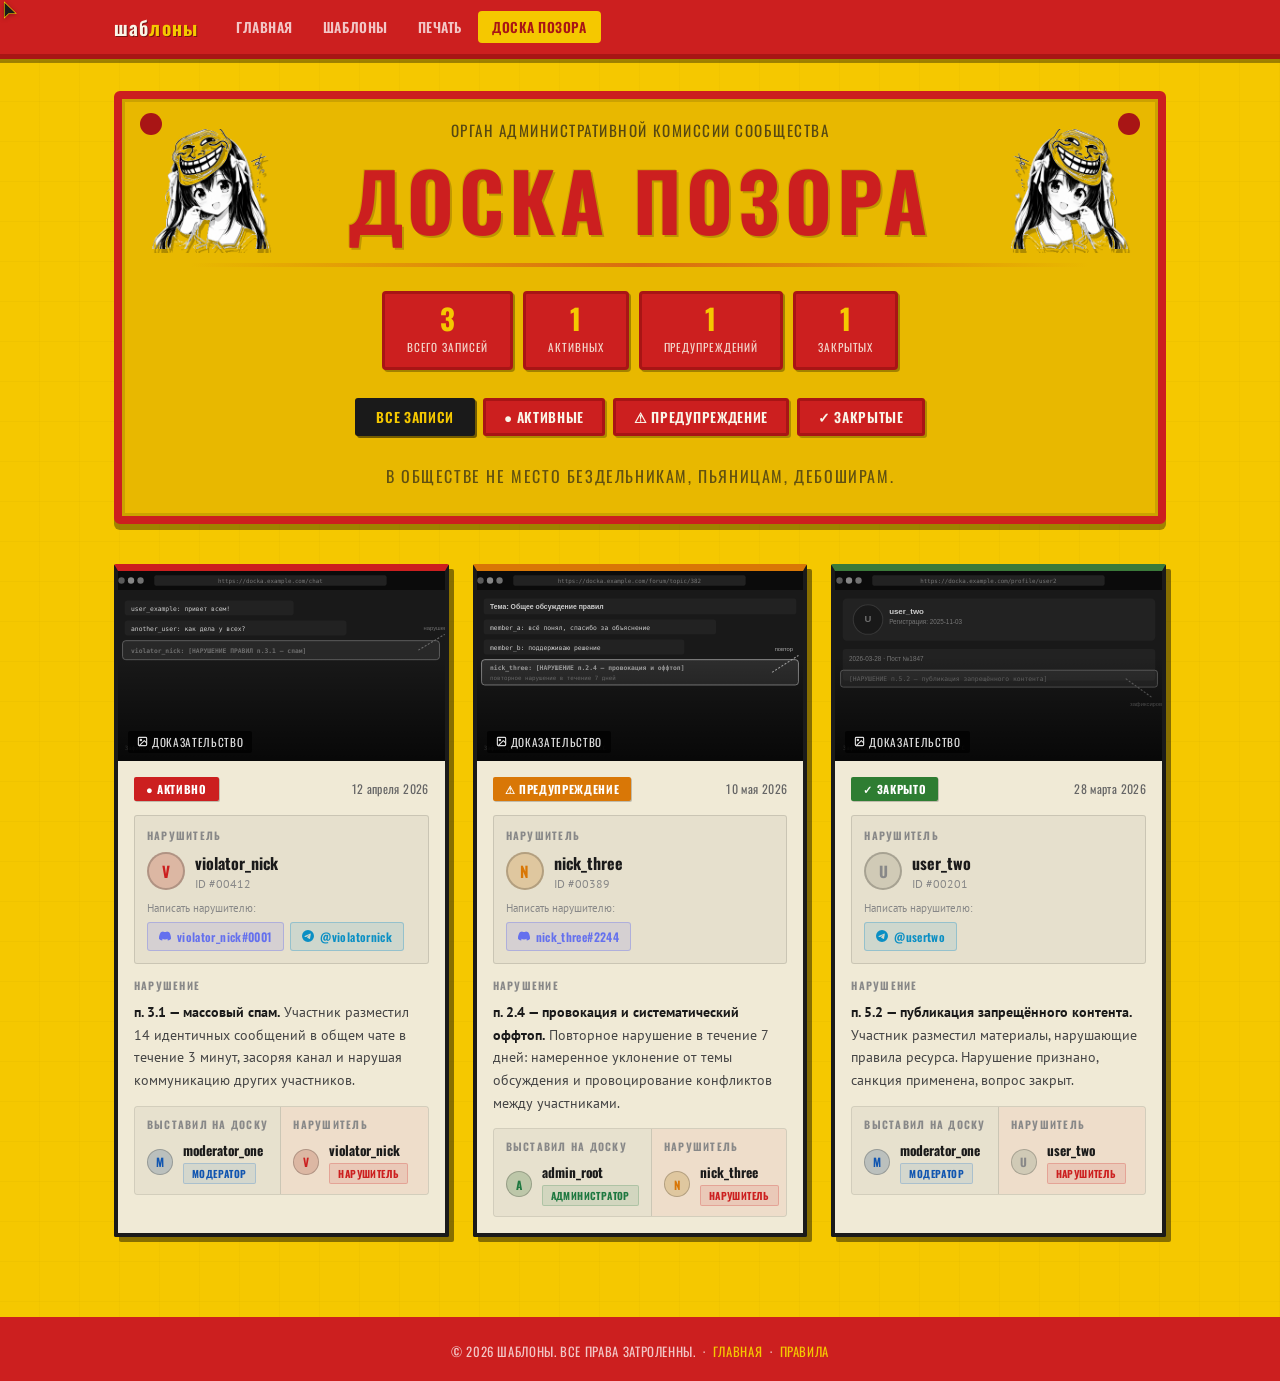
==== commit 2be95909: "redesign: shame.html — soviet Доска позора style Co-authored-by: morenfag-alt <254988272+morenfag-al" ====
--- a/shame.html
+++ b/shame.html
@@ -1,316 +1,560 @@
 <!DOCTYPE html>
-<html lang="ru" data-theme="dark">
+<html lang="ru">
 <head>
 <meta charset="UTF-8">
 <meta name="viewport" content="width=device-width, initial-scale=1.0">
-<title>Доска позора — шаблоны</title>
-<meta name="description" content="Публичный реестр нарушений правил сообщества.">
+<title>Доска позора</title>
+<meta name="description" content="Публичный реестр нарушителей правил сообщества.">
 <link rel="icon" href="logo.png" type="image/png">
 <link rel="preconnect" href="https://fonts.googleapis.com">
 <link rel="preconnect" href="https://fonts.gstatic.com" crossorigin>
-<link href="https://fonts.googleapis.com/css2?family=Unbounded:wght@400;600;700;800&family=Golos+Text:wght@400;500;600&display=swap" rel="stylesheet">
-<script src="theme.js"></script>
+<link href="https://fonts.googleapis.com/css2?family=Oswald:wght@400;600;700&family=PT+Sans:wght@400;700&display=swap" rel="stylesheet">
 <style>
+/* ══════════════════════════════════════════════
+   СОВЕТСКАЯ ДОСКА ПОЗОРА — базовые переменные
+═══════════════════════════════════════════════ */
 :root {
-  --bg: #f4f7fc; --bg2: #e8eef8; --card: #ffffff;
-  --text: #0a0a0a; --text2: #4a5568;
-  --accent: #5b9aff; --accent2: #4080e8; --accent-glow: rgba(91,154,255,0.12);
-  --border: rgba(0,0,0,0.07); --shadow: 0 1px 3px rgba(0,0,0,0.03),0 6px 20px rgba(0,0,0,0.05);
-  --radius: 16px; --tag-bg: rgba(91,154,255,0.08); --tag-text: #3b7de8;
-  --red: #e35b5b; --red-bg: rgba(227,91,91,0.08); --red-border: rgba(227,91,91,0.2);
-  --yellow: #d97706; --yellow-bg: rgba(217,119,6,0.08); --yellow-border: rgba(217,119,6,0.2);
-  --green: #059669; --green-bg: rgba(5,150,105,0.08); --green-border: rgba(5,150,105,0.18);
-}
-[data-theme="dark"] {
-  --bg: #080b14; --bg2: #0d1120; --card: #0f1629;
-  --text: #e8ecf4; --text2: #7b8ba8;
-  --accent: #4f8fff; --accent2: #3a7aef; --accent-glow: rgba(79,143,255,0.15);
-  --border: rgba(232,236,244,0.07); --shadow: 0 2px 8px rgba(0,0,0,0.4),0 12px 40px rgba(0,0,0,0.5);
-  --tag-bg: rgba(79,143,255,0.1); --tag-text: #6ba3ff;
-  --red: #ff5f5f; --red-bg: rgba(255,95,95,0.09); --red-border: rgba(255,95,95,0.22);
-  --yellow: #fbbf24; --yellow-bg: rgba(251,191,36,0.09); --yellow-border: rgba(251,191,36,0.22);
-  --green: #34d399; --green-bg: rgba(52,211,153,0.09); --green-border: rgba(52,211,153,0.2);
-}
-::view-transition-old(root),::view-transition-new(root){animation:none;mix-blend-mode:normal}
-::view-transition-old(root){z-index:1}::view-transition-new(root){z-index:999}
-[data-theme="dark"]::view-transition-old(root){z-index:999}[data-theme="dark"]::view-transition-new(root){z-index:1}
-*{box-sizing:border-box;margin:0;padding:0}html,body{height:100%}
-body{font-family:'Golos Text',sans-serif;-webkit-font-smoothing:antialiased;background:var(--bg);color:var(--text);min-height:100vh;transition:background .35s,color .35s;overflow-x:hidden;position:relative}
-a{text-decoration:none;color:inherit}img{display:block;max-width:100%}
+  --yellow:   #f5c800;
+  --yellow2:  #e8b800;
+  --red:      #cc1f1f;
+  --red2:     #a81515;
+  --black:    #1a1a1a;
+  --white:    #f9f5e8;
+  --gray:     #888;
+  --border:   #c8a800;
+  --card-bg:  #f0ead6;
+  --font-h:   'Oswald', 'Arial Narrow', sans-serif;
+  --font-b:   'PT Sans', 'Arial', sans-serif;
+}
+
+*, *::before, *::after { box-sizing: border-box; margin: 0; padding: 0; }
+html { scroll-behavior: smooth; }
+
+body {
+  background: var(--yellow);
+  background-image:
+    repeating-linear-gradient(0deg, transparent, transparent 39px, rgba(0,0,0,0.04) 40px),
+    repeating-linear-gradient(90deg, transparent, transparent 39px, rgba(0,0,0,0.04) 40px);
+  min-height: 100vh;
+  font-family: var(--font-b);
+  color: var(--black);
+  overflow-x: hidden;
+}
+
+a { text-decoration: none; color: inherit; }
+img { display: block; max-width: 100%; }
+
+/* ── скрыть дефолтный курсор ── */
+body, a, button, [role="button"] { cursor: none !important; }
+#custom-cursor { position: fixed; top: 0; left: 0; width: 20px; height: 20px;
+  pointer-events: none; z-index: 99999; transform: translate3d(-100px,-100px,0);
+  will-change: transform; transition: opacity .2s; }
+#custom-cursor svg { width: 20px; height: 20px;
+  filter: drop-shadow(0 1px 2px rgba(0,0,0,.3)); }
+#custom-cursor svg .cursor-fill  { fill: #1a1a1a; }
+#custom-cursor svg .cursor-stroke { stroke: #f5c800; }
+#cursor-trail-canvas { position: fixed; inset: 0; width: 100%; height: 100%;
+  pointer-events: none; z-index: 99998; }
 </style>
 
+
 <style>
-/* mesh bg */
-.mesh-bg{position:fixed;inset:0;z-index:1;overflow:hidden;pointer-events:none}
-.mesh-bg span{position:absolute;border-radius:50%;filter:blur(110px);will-change:transform;mix-blend-mode:screen}
-.mesh-bg .orb1{width:70vw;height:70vw;top:-20vw;right:-15vw;animation:orbFloat1 24s ease-in-out infinite}
-.mesh-bg .orb2{width:60vw;height:60vw;bottom:-18vw;left:-12vw;animation:orbFloat2 30s ease-in-out infinite}
-.mesh-bg .orb3{width:45vw;height:45vw;top:40%;left:25%;animation:orbFloat3 20s ease-in-out infinite}
-[data-theme="light"] .mesh-bg .orb1{background:radial-gradient(circle,rgba(91,154,255,.06) 0%,transparent 70%)}
-[data-theme="light"] .mesh-bg .orb2{background:radial-gradient(circle,rgba(227,91,91,.04) 0%,transparent 70%)}
-[data-theme="light"] .mesh-bg .orb3{background:radial-gradient(circle,rgba(91,154,255,.03) 0%,transparent 65%)}
-[data-theme="dark"] .mesh-bg .orb1{background:radial-gradient(circle,rgba(79,143,255,.09) 0%,transparent 70%)}
-[data-theme="dark"] .mesh-bg .orb2{background:radial-gradient(circle,rgba(255,95,95,.06) 0%,transparent 70%)}
-[data-theme="dark"] .mesh-bg .orb3{background:radial-gradient(circle,rgba(79,143,255,.04) 0%,transparent 65%)}
-@keyframes orbFloat1{0%,100%{transform:translate(0,0) scale(1)}50%{transform:translate(-4%,5%) scale(1.07)}}
-@keyframes orbFloat2{0%,100%{transform:translate(0,0) scale(1)}50%{transform:translate(5%,-4%) scale(1.1)}}
-@keyframes orbFloat3{0%,100%{transform:translate(0,0) scale(1)}33%{transform:translate(3%,3%) scale(1.04)}66%{transform:translate(-2%,-2%) scale(.96)}}
-.dot-grid{position:fixed;inset:0;z-index:1;pointer-events:none;background-image:radial-gradient(rgba(10,14,26,.05) 1px,transparent 1px);background-size:30px 30px}
-[data-theme="dark"] .dot-grid{background-image:radial-gradient(rgba(79,143,255,.035) 1px,transparent 1px)}
-header,main,footer{position:relative;z-index:10}
+/* ══ ШАПКА ════════════════════════════════════ */
+.site-header {
+  background: var(--red);
+  border-bottom: 5px solid var(--red2);
+  position: sticky; top: 0; z-index: 200;
+  box-shadow: 0 4px 0 rgba(0,0,0,.35);
+}
+.nav-inner {
+  max-width: 1100px; margin: 0 auto;
+  padding: 0 24px; height: 54px;
+  display: flex; align-items: center; gap: 24px;
+}
+.nav-logo {
+  font-family: var(--font-h); font-weight: 700;
+  font-size: 1.2rem; letter-spacing: .06em;
+  color: var(--white); white-space: nowrap;
+  text-shadow: 1px 1px 0 rgba(0,0,0,.4);
+}
+.nav-logo span { color: var(--yellow); }
+.nav-links { display: flex; gap: 2px; list-style: none; margin-left: auto; }
+.nav-links a {
+  padding: 6px 14px; border-radius: 4px;
+  font-family: var(--font-h); font-size: .85rem;
+  font-weight: 600; letter-spacing: .04em;
+  color: rgba(255,255,255,.75);
+  transition: background .15s, color .15s;
+  text-transform: uppercase;
+}
+.nav-links a:hover { background: rgba(0,0,0,.2); color: #fff; }
+.nav-links a.active { background: var(--yellow); color: var(--red2); }
+
+/* ══ ОБЁРТКА СТРАНИЦЫ ═════════════════════════ */
+.page-wrap {
+  max-width: 1100px; margin: 0 auto;
+  padding: 0 24px 80px;
+}
+
+/* ══ ГЛАВНЫЙ СТЕНД ════════════════════════════ */
+.board-frame {
+  background: var(--yellow2);
+  border: 8px solid var(--red);
+  border-radius: 6px;
+  box-shadow: 0 6px 0 rgba(0,0,0,.35), inset 0 0 0 3px rgba(0,0,0,.12);
+  margin: 32px 0 40px;
+  padding: 20px 28px 28px;
+  position: relative;
+}
+
+/* уголки */
+.board-frame::before,
+.board-frame::after {
+  content: '';
+  position: absolute;
+  width: 22px; height: 22px;
+  background: var(--red2);
+  border-radius: 50%;
+  top: 14px;
+}
+.board-frame::before { left: 18px; }
+.board-frame::after  { right: 18px; }
+
+/* ══ ЗАГОЛОВОК ДОСКИ ══════════════════════════ */
+.board-title {
+  text-align: center;
+  font-family: var(--font-h);
+  font-size: clamp(2.4rem, 7vw, 5rem);
+  font-weight: 700;
+  letter-spacing: .06em;
+  text-transform: uppercase;
+  color: var(--red);
+  text-shadow: 2px 2px 0 rgba(0,0,0,.18), -1px -1px 0 rgba(0,0,0,.1);
+  line-height: 1;
+  margin: 18px 0 10px;
+}
+
+.board-subtitle {
+  text-align: center;
+  font-family: var(--font-h);
+  font-size: clamp(.7rem, 1.5vw, .95rem);
+  letter-spacing: .1em;
+  text-transform: uppercase;
+  color: var(--black);
+  opacity: .7;
+  margin-bottom: 8px;
+}
+
+/* горизонтальная линия под заголовком */
+.board-divider {
+  border: none;
+  height: 4px;
+  background: linear-gradient(90deg, transparent, var(--red), transparent);
+  margin: 14px 40px 24px;
+  opacity: .5;
+}
 </style>
 
+
 <style>
-/* ── HEADER ── */
-header{position:sticky;top:0;z-index:200;background:rgba(244,247,252,.8);border-bottom:1px solid var(--border);backdrop-filter:blur(20px);-webkit-backdrop-filter:blur(20px);padding:0 28px;transition:background .4s,border-color .4s}
-[data-theme="dark"] header{background:rgba(8,11,20,.75)}
-.header-inner{max-width:1240px;margin:0 auto;display:flex;align-items:center;justify-content:space-between;height:66px;gap:16px}
-.logo{display:flex;align-items:center;gap:10px;font-family:'Unbounded',sans-serif;font-weight:700;font-size:1.1rem;color:var(--text);letter-spacing:-.5px;flex-shrink:0}
-.logo img{width:32px;height:32px;border-radius:9px;object-fit:cover}
-.logo span{color:var(--accent)}
-nav.main-nav{display:flex;gap:2px;position:absolute;left:50%;transform:translateX(-50%)}
-nav.main-nav a{padding:7px 15px;border-radius:10px;color:var(--text2);font-size:.83rem;font-family:'Unbounded',sans-serif;font-weight:600;transition:all .2s;border:1px solid transparent;letter-spacing:.01em}
-nav.main-nav a:hover{color:var(--text);background:var(--bg2);border-color:var(--border)}
-nav.main-nav a.active{color:var(--red);background:var(--red-bg);border-color:var(--red-border)}
-.header-actions{display:flex;align-items:center;gap:10px}
-.theme-btn{background:var(--bg2);border:1px solid var(--border);color:var(--text);cursor:pointer;border-radius:999px;width:38px;height:38px;display:inline-flex;align-items:center;justify-content:center;transition:background .25s,border-color .25s,transform .25s;overflow:hidden}
-.theme-btn:hover{background:var(--card);border-color:var(--accent);transform:translateY(-1px)}
-.theme-btn svg{transition:transform .5s cubic-bezier(.32,.72,0,1)}
-.theme-btn:hover svg{transform:rotate(25deg)}
-@media(max-width:720px){nav.main-nav{display:none}}
-
-/* ── PAGE LAYOUT ── */
-.page-wrap{max-width:1240px;margin:0 auto;padding:64px 36px 100px}
-@media(max-width:600px){.page-wrap{padding:40px 20px 80px}}
-
-/* ── HERO ── */
-.sh-hero{margin-bottom:52px;animation:fadeUp .6s ease both}
-.sh-hero__tag{display:inline-flex;align-items:center;gap:8px;padding:6px 16px;margin-bottom:24px;background:var(--red-bg);color:var(--red);border-radius:999px;font-size:.76rem;font-family:'Unbounded',sans-serif;font-weight:700;letter-spacing:.04em;border:1px solid var(--red-border)}
-.pulse-dot{width:7px;height:7px;border-radius:50%;background:var(--red);animation:pulseRed 2.2s infinite}
-@keyframes pulseRed{0%{box-shadow:0 0 0 0 rgba(255,95,95,.4)}70%{box-shadow:0 0 0 9px transparent}100%{box-shadow:0 0 0 0 transparent}}
-.sh-hero__title{font-family:'Unbounded',sans-serif;font-size:clamp(2.2rem,5vw,3.8rem);font-weight:800;line-height:1.05;letter-spacing:-.035em;margin-bottom:16px;color:var(--text);text-wrap:balance}
-.sh-hero__title .accent-red{color:var(--red);font-style:italic;font-weight:700;position:relative}
-.sh-hero__title .accent-red::after{content:'';position:absolute;left:0;right:0;bottom:.06em;height:.07em;background:var(--red);opacity:.18;border-radius:2px}
-.sh-hero__sub{color:var(--text2);font-size:clamp(.9rem,1.4vw,1.05rem);line-height:1.72;max-width:580px;margin-bottom:24px}
-.notice-box{display:flex;gap:12px;align-items:flex-start;background:var(--tag-bg);border:1px solid var(--border);border-radius:14px;padding:16px 20px;font-size:.87rem;color:var(--text2);max-width:660px;line-height:1.7}
-.notice-box__icon{flex-shrink:0;color:var(--accent);margin-top:2px}
-.notice-box strong{color:var(--text);font-weight:600}
-.notice-box a{color:var(--accent);text-decoration:underline;text-underline-offset:3px}
-.notice-box a:hover{opacity:.8}
+/* ══ ГЕРОЙ-ЗОНА (тролляшка + заголовок) ══════ */
+.board-hero {
+  display: flex;
+  align-items: flex-end;
+  justify-content: space-between;
+  gap: 16px;
+  margin-bottom: 8px;
+}
+.board-mascot {
+  flex-shrink: 0;
+  width: clamp(70px, 10vw, 120px);
+  filter: drop-shadow(2px 4px 0 rgba(0,0,0,.25));
+  image-rendering: auto;
+}
+.board-title-block { flex: 1; text-align: center; }
+.board-mascot-right {
+  flex-shrink: 0;
+  width: clamp(70px, 10vw, 120px);
+  transform: scaleX(-1);
+  filter: drop-shadow(-2px 4px 0 rgba(0,0,0,.25));
+}
+
+/* ══ СТАТИСТИЧЕСКАЯ ПОЛОСА ════════════════════ */
+.stats-strip {
+  display: flex; flex-wrap: wrap; gap: 10px;
+  margin-bottom: 28px; justify-content: center;
+}
+.stat-chip {
+  background: var(--red);
+  border: 3px solid var(--red2);
+  border-radius: 4px;
+  padding: 10px 22px;
+  text-align: center;
+  color: var(--white);
+  font-family: var(--font-h);
+  box-shadow: 2px 2px 0 rgba(0,0,0,.3);
+}
+.stat-chip strong {
+  display: block; font-size: 1.8rem;
+  font-weight: 700; line-height: 1; color: var(--yellow);
+}
+.stat-chip span {
+  font-size: .7rem; letter-spacing: .08em;
+  text-transform: uppercase; opacity: .85;
+}
+
+/* ══ ФИЛЬТРЫ ══════════════════════════════════ */
+.filters {
+  display: flex; gap: 8px; margin-bottom: 28px;
+  flex-wrap: wrap; justify-content: center;
+}
+.filter-btn {
+  background: var(--red);
+  border: 3px solid var(--red2);
+  border-radius: 3px;
+  padding: 6px 18px;
+  font-family: var(--font-h);
+  font-size: .85rem; font-weight: 600;
+  letter-spacing: .05em; text-transform: uppercase;
+  color: var(--white);
+  cursor: pointer; transition: all .15s;
+  box-shadow: 2px 2px 0 rgba(0,0,0,.25);
+}
+.filter-btn:hover { background: var(--red2); transform: translateY(-1px); }
+.filter-btn.active {
+  background: var(--black);
+  border-color: var(--black);
+  color: var(--yellow);
+  box-shadow: 2px 2px 0 rgba(0,0,0,.5);
+}
+
+/* ══ ПОДПИСЬ ВНИЗУ СТЕНДА ═════════════════════ */
+.board-slogan {
+  text-align: center;
+  font-family: var(--font-h);
+  font-size: clamp(.75rem, 1.6vw, 1rem);
+  letter-spacing: .1em;
+  text-transform: uppercase;
+  color: var(--black);
+  opacity: .65;
+  margin-top: 4px;
+  margin-bottom: 0;
+}
 </style>
 
+
 <style>
-/* ── STATS ── */
-.stats-strip{display:flex;gap:12px;margin-bottom:36px;flex-wrap:wrap;animation:fadeUp .6s .1s ease both}
-.stat-chip{background:var(--card);border:1px solid var(--border);border-radius:16px;padding:18px 24px;box-shadow:var(--shadow);transition:transform .2s,box-shadow .2s;position:relative;overflow:hidden}
-.stat-chip:hover{transform:translateY(-3px);box-shadow:0 12px 32px rgba(0,0,0,.18)}
-.stat-chip::before{content:'';position:absolute;top:0;left:0;right:0;height:2px;border-radius:16px 16px 0 0;background:var(--chip-accent,var(--accent));opacity:.6}
-.stat-chip strong{display:block;font-family:'Unbounded',sans-serif;font-size:1.7rem;font-weight:800;line-height:1;margin-bottom:5px;color:var(--chip-color,var(--text))}
-.stat-chip span{font-size:.77rem;color:var(--text2);font-weight:500;font-family:'Unbounded',sans-serif;letter-spacing:.03em;text-transform:uppercase}
-.stat-chip--all{--chip-accent:var(--accent);--chip-color:var(--text)}
-.stat-chip--red{--chip-accent:var(--red);--chip-color:var(--red)}
-.stat-chip--yellow{--chip-accent:var(--yellow);--chip-color:var(--yellow)}
-.stat-chip--green{--chip-accent:var(--green);--chip-color:var(--green)}
-
-/* ── FILTERS ── */
-.filters{display:flex;gap:8px;margin-bottom:36px;flex-wrap:wrap;animation:fadeUp .6s .15s ease both}
-.filter-btn{display:inline-flex;align-items:center;gap:7px;background:var(--card);border:1px solid var(--border);border-radius:10px;padding:8px 16px;font-size:.82rem;font-family:'Unbounded',sans-serif;font-weight:600;color:var(--text2);cursor:pointer;transition:all .2s;letter-spacing:.01em}
-.filter-btn:hover{border-color:var(--text);color:var(--text);transform:translateY(-1px)}
-.filter-btn.active{background:var(--text);border-color:var(--text);color:var(--bg)}
-.filter-dot{width:7px;height:7px;border-radius:50%;flex-shrink:0}
-.filter-dot--all{background:var(--text2)}
-.filter-dot--active{background:var(--red)}
-.filter-dot--warning{background:var(--yellow)}
-.filter-dot--resolved{background:var(--green)}
-
-/* ── CARDS GRID ── */
-.cards-grid{display:grid;grid-template-columns:repeat(auto-fill,minmax(360px,1fr));gap:22px;animation:fadeUp .6s .2s ease both}
-@media(max-width:600px){.cards-grid{grid-template-columns:1fr}}
+/* ══ СЕТКА КАРТОЧЕК ═══════════════════════════ */
+.cards-grid {
+  display: grid;
+  grid-template-columns: repeat(auto-fill, minmax(300px, 1fr));
+  gap: 24px;
+}
+@media (max-width: 600px) { .cards-grid { grid-template-columns: 1fr; } }
+
+/* ══ КАРТОЧКА НАРУШИТЕЛЯ ══════════════════════ */
+.v-card {
+  background: var(--card-bg);
+  border: 4px solid var(--black);
+  border-radius: 2px;
+  overflow: hidden;
+  box-shadow: 5px 5px 0 rgba(0,0,0,.45);
+  transition: transform .2s, box-shadow .2s;
+  position: relative;
+}
+.v-card:hover {
+  transform: translateY(-4px) rotate(-0.4deg);
+  box-shadow: 8px 8px 0 rgba(0,0,0,.5);
+}
+
+/* цветная верхняя полоска по статусу */
+.v-card[data-status="active"]   { border-top: 7px solid var(--red); }
+.v-card[data-status="warning"]  { border-top: 7px solid #d97706; }
+.v-card[data-status="resolved"] { border-top: 7px solid #3a7a3a; }
+
+/* ── скриншот ── */
+.v-card__shot {
+  position: relative; cursor: pointer;
+  background: #222; overflow: hidden;
+}
+.v-card__shot img {
+  width: 100%; height: 190px;
+  object-fit: cover;
+  filter: grayscale(100%) contrast(1.1) brightness(.92);
+  transition: filter .3s, transform .3s;
+  display: block;
+}
+.v-card:hover .v-card__shot img {
+  filter: grayscale(80%) contrast(1.05);
+  transform: scale(1.03);
+}
+.v-card__shot-overlay {
+  position: absolute; inset: 0;
+  display: flex; align-items: flex-end; justify-content: space-between;
+  padding: 8px 10px;
+  background: linear-gradient(to top, rgba(0,0,0,.7) 0%, transparent 55%);
+  pointer-events: none;
+}
+.v-card__shot-label {
+  display: inline-flex; align-items: center; gap: 4px;
+  background: rgba(0,0,0,.75); color: #ddd;
+  font-family: var(--font-h); font-size: .7rem;
+  letter-spacing: .06em; text-transform: uppercase;
+  padding: 3px 9px; border-radius: 2px; pointer-events: auto;
+}
+.v-card__zoom-hint {
+  display: inline-flex; align-items: center; gap: 4px;
+  background: rgba(204,31,31,.85); color: #fff;
+  font-family: var(--font-h); font-size: .7rem;
+  letter-spacing: .06em; text-transform: uppercase;
+  padding: 3px 9px; border-radius: 2px;
+  opacity: 0; transition: opacity .2s; pointer-events: auto;
+}
+.v-card:hover .v-card__zoom-hint { opacity: 1; }
+
+/* ── тело карточки ── */
+.v-card__body { padding: 16px; }
+
+.v-card__header-row {
+  display: flex; align-items: center;
+  justify-content: space-between; gap: 8px;
+  margin-bottom: 14px; flex-wrap: wrap;
+}
+.v-card__date {
+  font-family: var(--font-h); font-size: .75rem;
+  color: #666; letter-spacing: .03em;
+  display: inline-flex; align-items: center; gap: 4px;
+}
+
+/* секционный лейбл */
+.v-card__section-label {
+  font-family: var(--font-h); font-size: .65rem;
+  font-weight: 700; letter-spacing: .12em;
+  text-transform: uppercase; color: #888;
+  margin-bottom: 8px;
+}
+
+/* нарушитель-блок */
+.v-card__offender {
+  background: rgba(0,0,0,.04);
+  border: 1px solid rgba(0,0,0,.12);
+  border-radius: 3px;
+  padding: 12px; margin-bottom: 14px;
+}
+.v-card__user {
+  display: flex; align-items: center; gap: 10px; margin-bottom: 10px;
+}
+.v-card__user--sm { margin-bottom: 0; }
+.v-card__avatar {
+  width: 38px; height: 38px; border-radius: 50%;
+  display: flex; align-items: center; justify-content: center;
+  font-family: var(--font-h); font-size: .95rem; font-weight: 700;
+  flex-shrink: 0; text-transform: uppercase; border: 2px solid rgba(0,0,0,.2);
+  background: color-mix(in srgb, var(--av-color, #888) 18%, #e0d8c0);
+  color: var(--av-color, #888);
+}
+.v-card__avatar--sm { width: 26px; height: 26px; font-size: .72rem; border-width: 1.5px; }
+.v-card__user-info  { flex: 1; min-width: 0; }
+.v-card__nick {
+  font-family: var(--font-h); font-weight: 700;
+  font-size: 1rem; color: var(--black);
+  white-space: nowrap; overflow: hidden; text-overflow: ellipsis;
+}
+.v-card__nick--sm { font-size: .84rem; }
+.v-card__uid { font-size: .72rem; color: #888; margin-top: 1px; }
+
+/* контакт */
+.contact-label { display: block; font-size: .7rem; color: #888; margin-bottom: 7px; font-weight: 500; }
+.v-card__tags { display: flex; flex-wrap: wrap; gap: 6px; }
+.tag {
+  display: inline-flex; align-items: center; gap: 6px;
+  padding: 5px 11px; border-radius: 3px;
+  font-family: var(--font-h); font-size: .74rem; font-weight: 600;
+  letter-spacing: .03em; white-space: nowrap;
+  transition: filter .15s, transform .15s;
+}
+.tag:hover { filter: brightness(1.1); transform: translateY(-1px); }
+.tag svg { width: 12px; height: 12px; flex-shrink: 0; }
+.tag--discord  { background: rgba(88,101,242,.12); border: 1px solid rgba(88,101,242,.3); color: #6470ee; }
+.tag--telegram { background: rgba(0,136,204,.1);  border: 1px solid rgba(0,136,204,.28); color: #0a8fc4; }
 </style>
 
+
 <style>
-/* ── VIOLATION CARD ── */
-.v-card{background:var(--card);border:1px solid var(--border);border-radius:22px;overflow:hidden;transition:all .3s cubic-bezier(.25,.8,.25,1);box-shadow:var(--shadow);position:relative}
-.v-card::before{content:'';position:absolute;top:0;left:0;right:0;height:3px;transform:scaleX(0);transform-origin:left;transition:transform .4s cubic-bezier(.32,.72,0,1);border-radius:22px 22px 0 0}
-.v-card[data-status="active"]::before{background:linear-gradient(90deg,var(--red),rgba(255,95,95,.4))}
-.v-card[data-status="warning"]::before{background:linear-gradient(90deg,var(--yellow),rgba(251,191,36,.4))}
-.v-card[data-status="resolved"]::before{background:linear-gradient(90deg,var(--green),rgba(52,211,153,.4))}
-.v-card:hover{transform:translateY(-6px);border-color:rgba(232,236,244,.15)}
-[data-theme="dark"] .v-card:hover{box-shadow:0 24px 50px rgba(0,0,0,.55)}
-[data-theme="light"] .v-card:hover{box-shadow:0 18px 40px rgba(0,0,0,.1);border-color:rgba(0,0,0,.13)}
-.v-card:hover::before{transform:scaleX(1)}
-
-/* screenshot */
-.v-card__shot{position:relative;background:var(--bg2);cursor:pointer;overflow:hidden}
-.v-card__shot img{width:100%;height:210px;object-fit:cover;transition:transform .4s cubic-bezier(.25,.8,.25,1)}
-.v-card:hover .v-card__shot img{transform:scale(1.05)}
-.v-card__shot-overlay{position:absolute;inset:0;display:flex;align-items:flex-end;justify-content:space-between;padding:10px 12px;background:linear-gradient(to top,rgba(0,0,0,.65) 0%,transparent 55%);pointer-events:none}
-.v-card__shot-label,.v-card__zoom-hint{display:inline-flex;align-items:center;gap:5px;background:rgba(0,0,0,.65);color:rgba(255,255,255,.92);font-size:.68rem;padding:4px 9px;border-radius:7px;backdrop-filter:blur(6px);font-family:'Unbounded',sans-serif;font-weight:600;letter-spacing:.03em;pointer-events:auto}
-.v-card__zoom-hint{opacity:0;transition:opacity .2s}
-.v-card:hover .v-card__zoom-hint{opacity:1}
-
-/* card body */
-.v-card__body{padding:20px}
-.v-card__header-row{display:flex;align-items:center;justify-content:space-between;gap:8px;margin-bottom:18px;flex-wrap:wrap}
-.v-card__date{display:inline-flex;align-items:center;gap:5px;font-size:.78rem;color:var(--text2);font-family:'Unbounded',sans-serif;letter-spacing:.01em}
-
-/* section label */
-.v-card__section-label{font-size:.67rem;font-family:'Unbounded',sans-serif;font-weight:700;letter-spacing:.1em;text-transform:uppercase;color:var(--text2);margin-bottom:9px;opacity:.65}
-
-/* offender block */
-.v-card__offender{background:var(--bg);border:1px solid var(--border);border-radius:14px;padding:14px;margin-bottom:15px}
-[data-theme="dark"] .v-card__offender{background:rgba(255,255,255,.025)}
-.v-card__user{display:flex;align-items:center;gap:10px;margin-bottom:12px}
-.v-card__user--sm{margin-bottom:0}
-.v-card__avatar{width:40px;height:40px;border-radius:50%;display:flex;align-items:center;justify-content:center;font-family:'Unbounded',sans-serif;font-size:.92rem;font-weight:800;flex-shrink:0;text-transform:uppercase;background:color-mix(in srgb,var(--av-color,var(--accent)) 12%,var(--bg2));border:2px solid color-mix(in srgb,var(--av-color,var(--accent)) 28%,var(--border));color:var(--av-color,var(--accent))}
-.v-card__avatar--sm{width:28px;height:28px;font-size:.7rem;border-width:1.5px}
-.v-card__user-info{flex:1;min-width:0}
-.v-card__nick{font-weight:700;font-size:.97rem;color:var(--text);white-space:nowrap;overflow:hidden;text-overflow:ellipsis;font-family:'Unbounded',sans-serif;letter-spacing:-.01em}
-.v-card__nick--sm{font-size:.82rem}
-.v-card__uid{font-size:.73rem;color:var(--text2);margin-top:2px}
-
-/* contact */
-.contact-label{display:block;font-size:.7rem;color:var(--text2);margin-bottom:7px;font-weight:500}
-.v-card__tags{display:flex;flex-wrap:wrap;gap:6px}
-.tag{display:inline-flex;align-items:center;gap:6px;padding:5px 12px;border-radius:9px;font-size:.77rem;font-weight:600;transition:filter .15s,transform .15s;white-space:nowrap;font-family:'Unbounded',sans-serif;letter-spacing:.01em}
-.tag:hover{filter:brightness(1.15);transform:translateY(-1px)}
-.tag svg{width:12px;height:12px;flex-shrink:0}
-.tag--discord{background:rgba(88,101,242,.12);border:1px solid rgba(88,101,242,.28);color:#7b8fff}
-.tag--telegram{background:rgba(0,136,204,.1);border:1px solid rgba(0,136,204,.24);color:#33b5e8}
-
-/* violation description */
-.v-card__violation{margin-bottom:16px}
-.v-card__desc{font-size:.87rem;color:var(--text2);line-height:1.68}
-.v-card__desc strong{color:var(--text);font-weight:600}
-
-/* people row — reporter + violator */
-.v-card__people-row{display:grid;grid-template-columns:1fr 1fr;border:1px solid var(--border);border-radius:14px;overflow:hidden}
-@media(max-width:600px){.v-card__people-row{grid-template-columns:1fr}}
-.v-card__person{padding:12px 14px}
-.v-card__person--reporter{background:rgba(79,143,255,.045);border-right:1px solid var(--border)}
-.v-card__person--violator{background:rgba(255,95,95,.045)}
-[data-theme="light"] .v-card__person--reporter{background:rgba(79,143,255,.04)}
-[data-theme="light"] .v-card__person--violator{background:rgba(227,91,91,.04)}
-@media(max-width:600px){.v-card__person--reporter{border-right:none;border-bottom:1px solid var(--border)}}
-.v-card__role-badge{display:inline-block;font-size:.63rem;font-family:'Unbounded',sans-serif;font-weight:700;padding:2px 8px;border-radius:999px;margin-top:3px;letter-spacing:.03em}
-.v-card__role-badge--admin{background:var(--green-bg);color:var(--green);border:1px solid var(--green-border)}
-.v-card__role-badge--mod{background:var(--tag-bg);color:var(--accent);border:1px solid rgba(79,143,255,.2)}
-.v-card__role-badge--violator{background:var(--red-bg);color:var(--red);border:1px solid var(--red-border)}
-
-/* badges */
-.badge{display:inline-flex;align-items:center;gap:5px;font-size:.7rem;font-family:'Unbounded',sans-serif;font-weight:700;padding:4px 13px;border-radius:999px;letter-spacing:.04em}
-.badge--active{background:var(--red-bg);color:var(--red);border:1px solid var(--red-border)}
-.badge--warning{background:var(--yellow-bg);color:var(--yellow);border:1px solid var(--yellow-border)}
-.badge--resolved{background:var(--green-bg);color:var(--green);border:1px solid var(--green-border)}
+/* ── описание нарушения ── */
+.v-card__violation { margin-bottom: 14px; }
+.v-card__desc { font-size: .86rem; color: #444; line-height: 1.65; }
+.v-card__desc strong { color: var(--black); font-weight: 700; }
+
+/* ── строка двух участников ── */
+.v-card__people-row {
+  display: grid; grid-template-columns: 1fr 1fr;
+  border: 1px solid rgba(0,0,0,.12); border-radius: 3px; overflow: hidden;
+}
+@media (max-width: 480px) { .v-card__people-row { grid-template-columns: 1fr; } }
+.v-card__person { padding: 10px 12px; }
+.v-card__person--reporter {
+  background: rgba(0,0,0,.04);
+  border-right: 1px solid rgba(0,0,0,.12);
+}
+.v-card__person--violator { background: rgba(204,31,31,.06); }
+@media (max-width: 480px) {
+  .v-card__person--reporter { border-right: none; border-bottom: 1px solid rgba(0,0,0,.12); }
+}
+.v-card__role-badge {
+  display: inline-block; font-family: var(--font-h);
+  font-size: .62rem; font-weight: 700;
+  padding: 2px 8px; border-radius: 2px; margin-top: 3px;
+  letter-spacing: .04em; text-transform: uppercase;
+}
+.v-card__role-badge--admin   { background: rgba(30,120,60,.1);  color: #1e7840; border: 1px solid rgba(30,120,60,.2); }
+.v-card__role-badge--mod     { background: rgba(0,100,200,.08); color: #1055b0; border: 1px solid rgba(0,100,200,.2); }
+.v-card__role-badge--violator{ background: rgba(204,31,31,.1);  color: var(--red); border: 1px solid rgba(204,31,31,.22); }
+
+/* ── бейджи статуса ── */
+.badge {
+  display: inline-flex; align-items: center; gap: 5px;
+  font-family: var(--font-h); font-size: .7rem;
+  font-weight: 700; letter-spacing: .06em;
+  text-transform: uppercase; padding: 4px 12px;
+  border-radius: 2px;
+  box-shadow: 1px 1px 0 rgba(0,0,0,.2);
+}
+.badge--active   { background: var(--red);   color: #fff; }
+.badge--warning  { background: #d97706;       color: #fff; }
+.badge--resolved { background: #2e7d32;       color: #fff; }
+
+/* ══ ЛАЙТБОКС ══════════════════════════════════ */
+.lightbox {
+  display: none; position: fixed; inset: 0;
+  background: rgba(0,0,0,.88); z-index: 999;
+  align-items: center; justify-content: center;
+  padding: 24px; backdrop-filter: blur(4px);
+}
+.lightbox.open { display: flex; }
+.lightbox__inner {
+  display: flex; flex-direction: column;
+  max-width: 92vw; max-height: 90vh;
+  background: var(--card-bg); border: 4px solid var(--black);
+  border-radius: 2px; overflow: hidden;
+  box-shadow: 8px 8px 0 rgba(0,0,0,.6);
+}
+.lightbox__topbar {
+  display: flex; align-items: center;
+  justify-content: space-between;
+  padding: 10px 16px; border-bottom: 3px solid var(--black);
+  background: var(--red); gap: 16px;
+}
+.lightbox__title {
+  font-family: var(--font-h); font-size: .85rem;
+  color: #fff; letter-spacing: .04em;
+  white-space: nowrap; overflow: hidden; text-overflow: ellipsis;
+}
+.lightbox__close {
+  background: var(--black); border: 2px solid #444;
+  color: var(--yellow); cursor: pointer;
+  display: flex; align-items: center; justify-content: center;
+  width: 28px; height: 28px; border-radius: 2px;
+  font-family: var(--font-h); font-size: 1rem;
+  transition: background .15s; flex-shrink: 0;
+}
+.lightbox__close:hover { background: #333; }
+.lightbox__img {
+  max-width: 100%; max-height: calc(90vh - 52px); object-fit: contain;
+}
+
+/* ══ ПУСТОЕ СОСТОЯНИЕ ══════════════════════════ */
+.empty-state {
+  grid-column: 1/-1; text-align: center;
+  padding: 60px 20px;
+  font-family: var(--font-h); font-size: 1rem; color: #888;
+  letter-spacing: .06em; text-transform: uppercase;
+}
+.empty-state .big { font-size: 42px; margin-bottom: 14px; }
+
+/* ══ FOOTER ════════════════════════════════════ */
+.site-footer {
+  border-top: 5px solid var(--red);
+  padding: 20px 24px;
+  background: var(--red);
+  text-align: center;
+  font-family: var(--font-h); font-size: .8rem;
+  color: rgba(255,255,255,.75);
+  letter-spacing: .05em; text-transform: uppercase;
+}
+.site-footer a { color: var(--yellow); transition: opacity .2s; }
+.site-footer a:hover { opacity: .8; }
+
+@media (max-width: 600px) {
+  .nav-inner { padding: 0 14px; gap: 12px; }
+  .page-wrap  { padding: 0 14px 60px; }
+  .board-frame { padding: 14px 14px 20px; margin: 16px 0 28px; }
+  .board-title { font-size: clamp(1.8rem, 9vw, 2.6rem); }
+}
 </style>
 
-<style>
-/* ── LIGHTBOX ── */
-.lightbox{display:none;position:fixed;inset:0;background:rgba(0,0,0,.9);z-index:999;align-items:center;justify-content:center;padding:24px;backdrop-filter:blur(10px)}
-.lightbox.open{display:flex}
-.lightbox__inner{display:flex;flex-direction:column;max-width:92vw;max-height:90vh;background:var(--card);border:1px solid var(--border);border-radius:20px;overflow:hidden;box-shadow:0 50px 100px rgba(0,0,0,.65)}
-.lightbox__topbar{display:flex;align-items:center;justify-content:space-between;padding:14px 18px;border-bottom:1px solid var(--border);background:var(--bg2);gap:16px}
-.lightbox__topbar-left{display:flex;align-items:center;gap:8px;color:var(--text2);min-width:0}
-.lightbox__title{font-size:.82rem;color:var(--text2);font-family:'Unbounded',sans-serif;font-weight:600;white-space:nowrap;overflow:hidden;text-overflow:ellipsis}
-.lightbox__close{background:none;border:1px solid var(--border);color:var(--text2);cursor:pointer;display:flex;align-items:center;justify-content:center;width:32px;height:32px;border-radius:8px;transition:all .15s;flex-shrink:0}
-.lightbox__close:hover{background:var(--bg2);border-color:var(--text);color:var(--text)}
-.lightbox__img{max-width:100%;max-height:calc(90vh - 56px);object-fit:contain}
-
-/* ── EMPTY STATE ── */
-.empty-state{grid-column:1/-1;text-align:center;padding:80px 20px;color:var(--text2);font-size:.9rem}
-.empty-state .big{font-size:52px;margin-bottom:16px}
-
-/* ── FOOTER ── */
-footer{border-top:1px solid var(--border);padding:30px 28px;background:transparent}
-.footer-inner{max-width:1240px;margin:0 auto;display:flex;flex-wrap:wrap;gap:12px;justify-content:space-between;align-items:center;color:var(--text2);font-size:.83rem}
-.footer-inner a{color:var(--text2);transition:color .2s}
-.footer-inner a:hover{color:var(--accent)}
-
-/* ── ANIMATIONS ── */
-@keyframes fadeUp{from{opacity:0;transform:translateY(22px)}to{opacity:1;transform:translateY(0)}}
-
-/* ── CURSOR ── */
-body,a,button,[role="button"]{cursor:none!important}
-#custom-cursor{position:fixed;top:0;left:0;width:20px;height:20px;pointer-events:none;z-index:99999;transform:translate3d(-100px,-100px,0);will-change:transform;transition:opacity .2s}
-#custom-cursor svg{width:20px;height:20px;filter:drop-shadow(0 1px 2px rgba(0,0,0,.18))}
-[data-theme="dark"] #custom-cursor svg .cursor-fill{fill:#e8ecf4}
-[data-theme="dark"] #custom-cursor svg .cursor-stroke{stroke:#080b14}
-[data-theme="light"] #custom-cursor svg .cursor-fill{fill:#0a0a0a}
-[data-theme="light"] #custom-cursor svg .cursor-stroke{stroke:#ffffff}
-#cursor-trail-canvas{position:fixed;inset:0;width:100%;height:100%;pointer-events:none;z-index:99998}
-</style>
 
 </head>
 <body>
 
-<div class="mesh-bg" aria-hidden="true">
-  <span class="orb1"></span><span class="orb2"></span><span class="orb3"></span>
-</div>
-<div class="dot-grid" aria-hidden="true"></div>
-
-<header>
-  <div class="header-inner">
-    <a href="index.html" class="logo">
-      <img src="logo.png" alt="" onerror="this.style.display='none'">
-      шаб<span>лоны</span>
-    </a>
-    <nav class="main-nav">
-      <a href="index.html">Главная</a>
-      <a href="templates.html">Шаблоны</a>
-      <a href="typing.html">Печать</a>
-      <a href="shame.html" class="active">Доска позора</a>
+<!-- ══ ШАПКА ══════════════════════════════════ -->
+<header class="site-header">
+  <div class="nav-inner">
+    <a href="index.html" class="nav-logo">шаб<span>лоны</span></a>
+    <nav>
+      <ul class="nav-links">
+        <li><a href="index.html">Главная</a></li>
+        <li><a href="templates.html">Шаблоны</a></li>
+        <li><a href="typing.html">Печать</a></li>
+        <li><a href="shame.html" class="active">Доска позора</a></li>
+      </ul>
     </nav>
-    <div class="header-actions">
-      <button class="theme-btn" id="themeBtn" title="Сменить тему" aria-label="Сменить тему"></button>
-    </div>
   </div>
 </header>
 
 <main>
 <div class="page-wrap">
 
-  <!-- ── HERO ── -->
-  <div class="sh-hero">
-    <div class="sh-hero__tag">
-      <span class="pulse-dot"></span>Публичный реестр нарушений
+  <!-- ══ ГЛАВНЫЙ СТЕНД ════════════════════════ -->
+  <div class="board-frame">
+
+    <div class="board-hero">
+      <img class="board-mascot" src="trollyashka.png"
+           alt="Тролляшка" onerror="this.style.display='none'">
+      <div class="board-title-block">
+        <div class="board-subtitle">Орган административной комиссии сообщества</div>
+        <h1 class="board-title">Доска позора</h1>
+      </div>
+      <img class="board-mascot-right" src="trollyashka.png"
+           alt="" onerror="this.style.display='none'">
     </div>
-    <h1 class="sh-hero__title">Доска <span class="accent-red">позора</span></h1>
-    <p class="sh-hero__sub">
-      Зафиксированные нарушения правил сообщества. Каждая запись подтверждена скриншотом
-      и содержит только факты — без оскорблений и домыслов.
-    </p>
-    <div class="notice-box">
-      <div class="notice-box__icon">
-        <svg width="16" height="16" viewBox="0 0 24 24" fill="none" stroke="currentColor" stroke-width="2" stroke-linecap="round" stroke-linejoin="round"><circle cx="12" cy="12" r="10"/><path d="M12 16v-4M12 8h.01"/></svg>
-      </div>
-      <div>
-        <strong>Цель раздела</strong> — поддержание порядка, дисциплины и соблюдение правил сайта.
-        Раздел не является инструментом травли. Теги публикуются, чтобы участники могли написать нарушителю
-        напрямую. Информация публикуется в соответствии с <a href="#">внутренними правилами</a>.
-      </div>
+
+    <hr class="board-divider">
+
+    <!-- статистика -->
+    <div class="stats-strip">
+      <div class="stat-chip"><strong>3</strong><span>Всего записей</span></div>
+      <div class="stat-chip"><strong>1</strong><span>Активных</span></div>
+      <div class="stat-chip"><strong>1</strong><span>Предупреждений</span></div>
+      <div class="stat-chip"><strong>1</strong><span>Закрытых</span></div>
     </div>
+
+    <!-- фильтры -->
+    <div class="filters">
+      <button class="filter-btn active" data-filter="all">Все записи</button>
+      <button class="filter-btn" data-filter="active">● Активные</button>
+      <button class="filter-btn" data-filter="warning">⚠ Предупреждение</button>
+      <button class="filter-btn" data-filter="resolved">✓ Закрытые</button>
+    </div>
+
+    <p class="board-slogan">В обществе не место бездельникам, пьяницам, дебоширам.</p>
   </div>
 
-  <!-- ── STATS ── -->
-  <div class="stats-strip">
-    <div class="stat-chip stat-chip--all"><strong>3</strong><span>Всего записей</span></div>
-    <div class="stat-chip stat-chip--red"><strong>1</strong><span>Активных</span></div>
-    <div class="stat-chip stat-chip--yellow"><strong>1</strong><span>Предупреждений</span></div>
-    <div class="stat-chip stat-chip--green"><strong>1</strong><span>Закрытых</span></div>
-  </div>
-
-  <!-- ── FILTERS ── -->
-  <div class="filters">
-    <button class="filter-btn active" data-filter="all"><span class="filter-dot filter-dot--all"></span>Все</button>
-    <button class="filter-btn" data-filter="active"><span class="filter-dot filter-dot--active"></span>Активные</button>
-    <button class="filter-btn" data-filter="warning"><span class="filter-dot filter-dot--warning"></span>Предупреждение</button>
-    <button class="filter-btn" data-filter="resolved"><span class="filter-dot filter-dot--resolved"></span>Закрытые</button>
-  </div>
-
+  <!-- ══ КАРТОЧКИ ══════════════════════════════ -->
   <div class="cards-grid" id="cards-grid">
 
 
-    <!-- ══ Card 1 — active ══ -->
+    <!-- ══ Карточка 1 — active ══════════════════ -->
     <article class="v-card" data-status="active">
       <div class="v-card__shot" onclick="openLightbox('screenshots/placeholder-1.svg','Спам в чате — violator_nick')">
         <img src="screenshots/placeholder-1.svg" alt="Скриншот нарушения" loading="lazy">
@@ -328,15 +572,12 @@
       <div class="v-card__body">
         <div class="v-card__header-row">
           <span class="badge badge--active">● Активно</span>
-          <span class="v-card__date">
-            <svg viewBox="0 0 24 24" fill="none" stroke="currentColor" stroke-width="2" stroke-linecap="round" stroke-linejoin="round" width="11" height="11"><rect x="3" y="4" width="18" height="18" rx="2"/><path d="M16 2v4M8 2v4M3 10h18"/></svg>
-            12 апреля 2026
-          </span>
+          <span class="v-card__date">12 апреля 2026</span>
         </div>
         <div class="v-card__offender">
           <div class="v-card__section-label">Нарушитель</div>
           <div class="v-card__user">
-            <div class="v-card__avatar" style="--av-color:#ff5f5f">V</div>
+            <div class="v-card__avatar" style="--av-color:#cc1f1f">V</div>
             <div class="v-card__user-info">
               <div class="v-card__nick">violator_nick</div>
               <div class="v-card__uid">ID #00412</div>
@@ -345,11 +586,11 @@
           <span class="contact-label">Написать нарушителю:</span>
           <div class="v-card__tags">
             <a class="tag tag--discord" href="https://discord.com/users/000000000000000001" target="_blank" rel="noopener">
-              <svg viewBox="0 0 24 24" fill="currentColor"><path d="M20.317 4.37a19.791 19.791 0 0 0-4.885-1.515.074.074 0 0 0-.079.037c-.21.375-.444.864-.608 1.25a18.27 18.27 0 0 0-5.487 0 12.64 12.64 0 0 0-.617-1.25.077.077 0 0 0-.079-.037A19.736 19.736 0 0 0 3.677 4.37a.07.07 0 0 0-.032.027C.533 9.046-.32 13.58.099 18.057a.082.082 0 0 0 .031.057 19.9 19.9 0 0 0 5.993 3.03.078.078 0 0 0 .084-.028 14.09 14.09 0 0 0 1.226-1.994.076.076 0 0 0-.041-.106 13.107 13.107 0 0 1-1.872-.892.077.077 0 0 1-.008-.128 10.2 10.2 0 0 0 .372-.292.074.074 0 0 1 .077-.01c3.928 1.793 8.18 1.793 12.062 0a.074.074 0 0 1 .078.01c.12.098.246.198.373.292a.077.077 0 0 1-.006.127 12.299 12.299 0 0 1-1.873.892.077.077 0 0 0-.041.107c.36.698.772 1.362 1.225 1.993a.076.076 0 0 0 .084.028 19.839 19.839 0 0 0 6.002-3.03.077.077 0 0 0 .032-.054c.5-5.177-.838-9.674-3.549-13.66a.061.061 0 0 0-.031-.03z"/></svg>
+              <svg viewBox="0 0 24 24" fill="currentColor" width="12" height="12"><path d="M20.317 4.37a19.791 19.791 0 0 0-4.885-1.515.074.074 0 0 0-.079.037c-.21.375-.444.864-.608 1.25a18.27 18.27 0 0 0-5.487 0 12.64 12.64 0 0 0-.617-1.25.077.077 0 0 0-.079-.037A19.736 19.736 0 0 0 3.677 4.37a.07.07 0 0 0-.032.027C.533 9.046-.32 13.58.099 18.057a.082.082 0 0 0 .031.057 19.9 19.9 0 0 0 5.993 3.03.078.078 0 0 0 .084-.028c.462-.63.874-1.295 1.226-1.994a.076.076 0 0 0-.041-.106 13.107 13.107 0 0 1-1.872-.892.077.077 0 0 1-.008-.128 10.2 10.2 0 0 0 .372-.292.074.074 0 0 1 .077-.01c3.928 1.793 8.18 1.793 12.062 0a.074.074 0 0 1 .078.01c.12.098.246.198.373.292a.077.077 0 0 1-.006.127 12.299 12.299 0 0 1-1.873.892.077.077 0 0 0-.041.107c.36.698.772 1.362 1.225 1.993a.076.076 0 0 0 .084.028 19.839 19.839 0 0 0 6.002-3.03.077.077 0 0 0 .032-.054c.5-5.177-.838-9.674-3.549-13.66a.061.061 0 0 0-.031-.03z"/></svg>
               violator_nick#0001
             </a>
             <a class="tag tag--telegram" href="https://t.me/violatornick" target="_blank" rel="noopener">
-              <svg viewBox="0 0 24 24" fill="currentColor"><path d="M11.944 0A12 12 0 0 0 0 12a12 12 0 0 0 12 12 12 12 0 0 0 12-12A12 12 0 0 0 12 0a12 12 0 0 0-.056 0zm4.962 7.224c.1-.002.321.023.465.14a.506.506 0 0 1 .171.325c.016.093.036.306.02.472-.18 1.898-.962 6.502-1.36 8.627-.168.9-.499 1.201-.82 1.23-.696.065-1.225-.46-1.9-.902-1.056-.693-1.653-1.124-2.678-1.8-1.185-.78-.417-1.21.258-1.91.177-.184 3.247-2.977 3.307-3.23.007-.032.014-.15-.056-.212s-.174-.041-.249-.024c-.106.024-1.793 1.14-5.061 3.345-.48.33-.913.49-1.302.48-.428-.008-1.252-.241-1.865-.44-.752-.245-1.349-.374-1.297-.789.027-.216.325-.437.893-.663 3.498-1.524 5.83-2.529 6.998-3.014 3.332-1.386 4.025-1.627 4.476-1.635z"/></svg>
+              <svg viewBox="0 0 24 24" fill="currentColor" width="12" height="12"><path d="M11.944 0A12 12 0 0 0 0 12a12 12 0 0 0 12 12 12 12 0 0 0 12-12A12 12 0 0 0 12 0a12 12 0 0 0-.056 0zm4.962 7.224c.1-.002.321.023.465.14a.506.506 0 0 1 .171.325c.016.093.036.306.02.472-.18 1.898-.962 6.502-1.36 8.627-.168.9-.499 1.201-.82 1.23-.696.065-1.225-.46-1.9-.902-1.056-.693-1.653-1.124-2.678-1.8-1.185-.78-.417-1.21.258-1.91.177-.184 3.247-2.977 3.307-3.23.007-.032.014-.15-.056-.212s-.174-.041-.249-.024c-.106.024-1.793 1.14-5.061 3.345-.48.33-.913.49-1.302.48-.428-.008-1.252-.241-1.865-.44-.752-.245-1.349-.374-1.297-.789.027-.216.325-.437.893-.663 3.498-1.524 5.83-2.529 6.998-3.014 3.332-1.386 4.025-1.627 4.476-1.635z"/></svg>
               @violatornick
             </a>
           </div>
@@ -362,7 +603,7 @@
           <div class="v-card__person v-card__person--reporter">
             <div class="v-card__section-label">Выставил на доску</div>
             <div class="v-card__user v-card__user--sm">
-              <div class="v-card__avatar v-card__avatar--sm" style="--av-color:#4f8fff">M</div>
+              <div class="v-card__avatar v-card__avatar--sm" style="--av-color:#1055b0">M</div>
               <div class="v-card__user-info">
                 <div class="v-card__nick v-card__nick--sm">moderator_one</div>
                 <div class="v-card__role-badge v-card__role-badge--mod">Модератор</div>
@@ -372,7 +613,7 @@
           <div class="v-card__person v-card__person--violator">
             <div class="v-card__section-label">Нарушитель</div>
             <div class="v-card__user v-card__user--sm">
-              <div class="v-card__avatar v-card__avatar--sm" style="--av-color:#ff5f5f">V</div>
+              <div class="v-card__avatar v-card__avatar--sm" style="--av-color:#cc1f1f">V</div>
               <div class="v-card__user-info">
                 <div class="v-card__nick v-card__nick--sm">violator_nick</div>
                 <div class="v-card__role-badge v-card__role-badge--violator">Нарушитель</div>
@@ -384,7 +625,7 @@
     </article>
 
 
-    <!-- ══ Card 2 — warning ══ -->
+    <!-- ══ Карточка 2 — warning ═════════════════ -->
     <article class="v-card" data-status="warning">
       <div class="v-card__shot" onclick="openLightbox('screenshots/placeholder-3.svg','Провокация — nick_three')">
         <img src="screenshots/placeholder-3.svg" alt="Скриншот нарушения" loading="lazy">
@@ -402,15 +643,12 @@
       <div class="v-card__body">
         <div class="v-card__header-row">
           <span class="badge badge--warning">⚠ Предупреждение</span>
-          <span class="v-card__date">
-            <svg viewBox="0 0 24 24" fill="none" stroke="currentColor" stroke-width="2" stroke-linecap="round" stroke-linejoin="round" width="11" height="11"><rect x="3" y="4" width="18" height="18" rx="2"/><path d="M16 2v4M8 2v4M3 10h18"/></svg>
-            10 мая 2026
-          </span>
+          <span class="v-card__date">10 мая 2026</span>
         </div>
         <div class="v-card__offender">
           <div class="v-card__section-label">Нарушитель</div>
           <div class="v-card__user">
-            <div class="v-card__avatar" style="--av-color:#fbbf24">N</div>
+            <div class="v-card__avatar" style="--av-color:#d97706">N</div>
             <div class="v-card__user-info">
               <div class="v-card__nick">nick_three</div>
               <div class="v-card__uid">ID #00389</div>
@@ -419,7 +657,7 @@
           <span class="contact-label">Написать нарушителю:</span>
           <div class="v-card__tags">
             <a class="tag tag--discord" href="https://discord.com/users/000000000000000003" target="_blank" rel="noopener">
-              <svg viewBox="0 0 24 24" fill="currentColor"><path d="M20.317 4.37a19.791 19.791 0 0 0-4.885-1.515.074.074 0 0 0-.079.037c-.21.375-.444.864-.608 1.25a18.27 18.27 0 0 0-5.487 0 12.64 12.64 0 0 0-.617-1.25.077.077 0 0 0-.079-.037A19.736 19.736 0 0 0 3.677 4.37a.07.07 0 0 0-.032.027C.533 9.046-.32 13.58.099 18.057a.082.082 0 0 0 .031.057 19.9 19.9 0 0 0 5.993 3.03.078.078 0 0 0 .084-.028 14.09 14.09 0 0 0 1.226-1.994.076.076 0 0 0-.041-.106 13.107 13.107 0 0 1-1.872-.892.077.077 0 0 1-.008-.128 10.2 10.2 0 0 0 .372-.292.074.074 0 0 1 .077-.01c3.928 1.793 8.18 1.793 12.062 0a.074.074 0 0 1 .078.01c.12.098.246.198.373.292a.077.077 0 0 1-.006.127 12.299 12.299 0 0 1-1.873.892.077.077 0 0 0-.041.107c.36.698.772 1.362 1.225 1.993a.076.076 0 0 0 .084.028 19.839 19.839 0 0 0 6.002-3.03.077.077 0 0 0 .032-.054c.5-5.177-.838-9.674-3.549-13.66a.061.061 0 0 0-.031-.03z"/></svg>
+              <svg viewBox="0 0 24 24" fill="currentColor" width="12" height="12"><path d="M20.317 4.37a19.791 19.791 0 0 0-4.885-1.515.074.074 0 0 0-.079.037c-.21.375-.444.864-.608 1.25a18.27 18.27 0 0 0-5.487 0 12.64 12.64 0 0 0-.617-1.25.077.077 0 0 0-.079-.037A19.736 19.736 0 0 0 3.677 4.37a.07.07 0 0 0-.032.027C.533 9.046-.32 13.58.099 18.057a.082.082 0 0 0 .031.057 19.9 19.9 0 0 0 5.993 3.03.078.078 0 0 0 .084-.028c.462-.63.874-1.295 1.226-1.994a.076.076 0 0 0-.041-.106 13.107 13.107 0 0 1-1.872-.892.077.077 0 0 1-.008-.128 10.2 10.2 0 0 0 .372-.292.074.074 0 0 1 .077-.01c3.928 1.793 8.18 1.793 12.062 0a.074.074 0 0 1 .078.01c.12.098.246.198.373.292a.077.077 0 0 1-.006.127 12.299 12.299 0 0 1-1.873.892.077.077 0 0 0-.041.107c.36.698.772 1.362 1.225 1.993a.076.076 0 0 0 .084.028 19.839 19.839 0 0 0 6.002-3.03.077.077 0 0 0 .032-.054c.5-5.177-.838-9.674-3.549-13.66a.061.061 0 0 0-.031-.03z"/></svg>
               nick_three#2244
             </a>
           </div>
@@ -432,7 +670,7 @@
           <div class="v-card__person v-card__person--reporter">
             <div class="v-card__section-label">Выставил на доску</div>
             <div class="v-card__user v-card__user--sm">
-              <div class="v-card__avatar v-card__avatar--sm" style="--av-color:#34d399">A</div>
+              <div class="v-card__avatar v-card__avatar--sm" style="--av-color:#1e7840">A</div>
               <div class="v-card__user-info">
                 <div class="v-card__nick v-card__nick--sm">admin_root</div>
                 <div class="v-card__role-badge v-card__role-badge--admin">Администратор</div>
@@ -442,7 +680,7 @@
           <div class="v-card__person v-card__person--violator">
             <div class="v-card__section-label">Нарушитель</div>
             <div class="v-card__user v-card__user--sm">
-              <div class="v-card__avatar v-card__avatar--sm" style="--av-color:#fbbf24">N</div>
+              <div class="v-card__avatar v-card__avatar--sm" style="--av-color:#d97706">N</div>
               <div class="v-card__user-info">
                 <div class="v-card__nick v-card__nick--sm">nick_three</div>
                 <div class="v-card__role-badge v-card__role-badge--violator">Нарушитель</div>
@@ -454,7 +692,7 @@
     </article>
 
 
-    <!-- ══ Card 3 — resolved ══ -->
+    <!-- ══ Карточка 3 — resolved ════════════════ -->
     <article class="v-card" data-status="resolved">
       <div class="v-card__shot" onclick="openLightbox('screenshots/placeholder-2.svg','Запрещённый контент — user_two')">
         <img src="screenshots/placeholder-2.svg" alt="Скриншот нарушения" loading="lazy">
@@ -472,15 +710,12 @@
       <div class="v-card__body">
         <div class="v-card__header-row">
           <span class="badge badge--resolved">✓ Закрыто</span>
-          <span class="v-card__date">
-            <svg viewBox="0 0 24 24" fill="none" stroke="currentColor" stroke-width="2" stroke-linecap="round" stroke-linejoin="round" width="11" height="11"><rect x="3" y="4" width="18" height="18" rx="2"/><path d="M16 2v4M8 2v4M3 10h18"/></svg>
-            28 марта 2026
-          </span>
+          <span class="v-card__date">28 марта 2026</span>
         </div>
         <div class="v-card__offender">
           <div class="v-card__section-label">Нарушитель</div>
           <div class="v-card__user">
-            <div class="v-card__avatar" style="--av-color:#7b8ba8">U</div>
+            <div class="v-card__avatar" style="--av-color:#888">U</div>
             <div class="v-card__user-info">
               <div class="v-card__nick">user_two</div>
               <div class="v-card__uid">ID #00201</div>
@@ -489,7 +724,7 @@
           <span class="contact-label">Написать нарушителю:</span>
           <div class="v-card__tags">
             <a class="tag tag--telegram" href="https://t.me/usertwo" target="_blank" rel="noopener">
-              <svg viewBox="0 0 24 24" fill="currentColor"><path d="M11.944 0A12 12 0 0 0 0 12a12 12 0 0 0 12 12 12 12 0 0 0 12-12A12 12 0 0 0 12 0a12 12 0 0 0-.056 0zm4.962 7.224c.1-.002.321.023.465.14a.506.506 0 0 1 .171.325c.016.093.036.306.02.472-.18 1.898-.962 6.502-1.36 8.627-.168.9-.499 1.201-.82 1.23-.696.065-1.225-.46-1.9-.902-1.056-.693-1.653-1.124-2.678-1.8-1.185-.78-.417-1.21.258-1.91.177-.184 3.247-2.977 3.307-3.23.007-.032.014-.15-.056-.212s-.174-.041-.249-.024c-.106.024-1.793 1.14-5.061 3.345-.48.33-.913.49-1.302.48-.428-.008-1.252-.241-1.865-.44-.752-.245-1.349-.374-1.297-.789.027-.216.325-.437.893-.663 3.498-1.524 5.83-2.529 6.998-3.014 3.332-1.386 4.025-1.627 4.476-1.635z"/></svg>
+              <svg viewBox="0 0 24 24" fill="currentColor" width="12" height="12"><path d="M11.944 0A12 12 0 0 0 0 12a12 12 0 0 0 12 12 12 12 0 0 0 12-12A12 12 0 0 0 12 0a12 12 0 0 0-.056 0zm4.962 7.224c.1-.002.321.023.465.14a.506.506 0 0 1 .171.325c.016.093.036.306.02.472-.18 1.898-.962 6.502-1.36 8.627-.168.9-.499 1.201-.82 1.23-.696.065-1.225-.46-1.9-.902-1.056-.693-1.653-1.124-2.678-1.8-1.185-.78-.417-1.21.258-1.91.177-.184 3.247-2.977 3.307-3.23.007-.032.014-.15-.056-.212s-.174-.041-.249-.024c-.106.024-1.793 1.14-5.061 3.345-.48.33-.913.49-1.302.48-.428-.008-1.252-.241-1.865-.44-.752-.245-1.349-.374-1.297-.789.027-.216.325-.437.893-.663 3.498-1.524 5.83-2.529 6.998-3.014 3.332-1.386 4.025-1.627 4.476-1.635z"/></svg>
               @usertwo
             </a>
           </div>
@@ -502,7 +737,7 @@
           <div class="v-card__person v-card__person--reporter">
             <div class="v-card__section-label">Выставил на доску</div>
             <div class="v-card__user v-card__user--sm">
-              <div class="v-card__avatar v-card__avatar--sm" style="--av-color:#4f8fff">M</div>
+              <div class="v-card__avatar v-card__avatar--sm" style="--av-color:#1055b0">M</div>
               <div class="v-card__user-info">
                 <div class="v-card__nick v-card__nick--sm">moderator_one</div>
                 <div class="v-card__role-badge v-card__role-badge--mod">Модератор</div>
@@ -512,7 +747,7 @@
           <div class="v-card__person v-card__person--violator">
             <div class="v-card__section-label">Нарушитель</div>
             <div class="v-card__user v-card__user--sm">
-              <div class="v-card__avatar v-card__avatar--sm" style="--av-color:#7b8ba8">U</div>
+              <div class="v-card__avatar v-card__avatar--sm" style="--av-color:#888">U</div>
               <div class="v-card__user-info">
                 <div class="v-card__nick v-card__nick--sm">user_two</div>
                 <div class="v-card__role-badge v-card__role-badge--violator">Нарушитель</div>
@@ -528,35 +763,40 @@
 </main>
 
 
-<!-- Lightbox -->
+<!-- ══ ЛАЙТБОКС ══════════════════════════════════════════════════ -->
 <div class="lightbox" id="lightbox" onclick="closeLightbox(event)">
   <div class="lightbox__inner">
     <div class="lightbox__topbar">
-      <div class="lightbox__topbar-left">
-        <svg width="14" height="14" viewBox="0 0 24 24" fill="none" stroke="currentColor" stroke-width="2" stroke-linecap="round" stroke-linejoin="round"><rect x="3" y="3" width="18" height="18" rx="2"/><circle cx="8.5" cy="8.5" r="1.5"/><path d="m21 15-5-5L5 21"/></svg>
-        <span id="lightbox-title" class="lightbox__title"></span>
-      </div>
-      <button class="lightbox__close" onclick="closeLightbox()" aria-label="Закрыть">
-        <svg width="14" height="14" viewBox="0 0 24 24" fill="none" stroke="currentColor" stroke-width="2.5" stroke-linecap="round" stroke-linejoin="round"><path d="M18 6 6 18M6 6l12 12"/></svg>
-      </button>
+      <span id="lightbox-title" class="lightbox__title"></span>
+      <button class="lightbox__close" onclick="closeLightbox()" aria-label="Закрыть">✕</button>
     </div>
     <img class="lightbox__img" id="lightbox-img" src="" alt="Скриншот нарушения">
   </div>
 </div>
 
-<footer>
-  <div class="footer-inner">
-    <span>© <span id="year">2026</span> шаблоны. Все права затроленны.</span>
-    <span>
-      <a href="index.html">Главная</a> ·
-      <a href="#">Правила</a>
-    </span>
-  </div>
+<!-- ══ FOOTER ════════════════════════════════════════════════════ -->
+<footer class="site-footer">
+  <span>© <span id="year">2026</span> шаблоны. Все права затроленны.</span>
+  &nbsp;·&nbsp;
+  <a href="index.html">Главная</a>
+  &nbsp;·&nbsp;
+  <a href="#">Правила</a>
 </footer>
 
+<!-- ══ КАСТОМНЫЙ КУРСОР ══════════════════════════════════════════ -->
+<div id="custom-cursor">
+  <svg viewBox="0 0 24 24" xmlns="http://www.w3.org/2000/svg">
+    <path class="cursor-stroke" d="M5.5 3.21V20.8l4.86-4.86h8.14L5.5 3.21z" stroke-width="1.4" fill="none"/>
+    <path class="cursor-fill"   d="M5.5 3.21V20.8l4.86-4.86h8.14L5.5 3.21z"/>
+  </svg>
+</div>
+<canvas id="cursor-trail-canvas"></canvas>
+
 <script>
+/* ── год в футере ── */
 document.getElementById('year').textContent = new Date().getFullYear();
 
+/* ── лайтбокс ── */
 function openLightbox(src, title) {
   document.getElementById('lightbox-img').src = src;
   document.getElementById('lightbox-title').textContent = title || 'Скриншот нарушения';
@@ -570,8 +810,9 @@
 }
 document.addEventListener('keydown', e => { if (e.key === 'Escape') closeLightbox(); });
 
+/* ── фильтрация карточек ── */
 const filterBtns = document.querySelectorAll('.filter-btn');
-const allCards = document.querySelectorAll('.v-card');
+const allCards   = document.querySelectorAll('.v-card');
 filterBtns.forEach(btn => {
   btn.addEventListener('click', () => {
     filterBtns.forEach(b => b.classList.remove('active'));
@@ -593,48 +834,62 @@
     }
   });
 });
-</script>
-
-<!-- Custom cursor -->
-<div id="custom-cursor">
-  <svg viewBox="0 0 24 24" xmlns="http://www.w3.org/2000/svg">
-    <path class="cursor-stroke" d="M5.5 3.21V20.8l4.86-4.86h8.14L5.5 3.21z" stroke-width="1.4" fill="none"/>
-    <path class="cursor-fill" d="M5.5 3.21V20.8l4.86-4.86h8.14L5.5 3.21z"/>
-  </svg>
-</div>
-<canvas id="cursor-trail-canvas"></canvas>
-<script>
+
+/* ── кастомный курсор + трейл ── */
 (function(){
   'use strict';
-  if(window.matchMedia&&window.matchMedia('(pointer:coarse)').matches)return;
-  if(window.matchMedia&&window.matchMedia('(prefers-reduced-motion:reduce)').matches)return;
-  const cursor=document.getElementById('custom-cursor');
-  const canvas=document.getElementById('cursor-trail-canvas');
-  const ctx=canvas.getContext('2d');
-  let mouseX=-100,mouseY=-100,cursorX=-100,cursorY=-100,visible=false;
-  const LERP=0.25,TRAIL_LENGTH=18,trail=[];
-  function resize(){const dpr=Math.min(window.devicePixelRatio||1,2);canvas.width=window.innerWidth*dpr;canvas.height=window.innerHeight*dpr;canvas.style.width=window.innerWidth+'px';canvas.style.height=window.innerHeight+'px';ctx.setTransform(dpr,0,0,dpr,0,0);}
-  function getAccentColor(){return getComputedStyle(document.documentElement).getPropertyValue('--accent').trim()||'#4f8fff';}
-  function hexToRgba(hex,alpha){hex=hex.replace('#','');if(hex.length===3)hex=hex.split('').map(c=>c+c).join('');const n=parseInt(hex,16);return'rgba('+((n>>16)&255)+','+((n>>8)&255)+','+(n&255)+','+alpha+')';}
-  window.addEventListener('mousemove',function(e){mouseX=e.clientX;mouseY=e.clientY;if(!visible){visible=true;cursor.style.opacity='1';cursorX=mouseX;cursorY=mouseY;}});
-  document.addEventListener('mouseleave',function(){visible=false;cursor.style.opacity='0';});
-  window.addEventListener('resize',resize);resize();
-  function tick(){
-    cursorX+=(mouseX-cursorX)*LERP;cursorY+=(mouseY-cursorY)*LERP;
-    cursor.style.transform='translate3d('+cursorX+'px,'+cursorY+'px,0)';
-    trail.push({x:cursorX+4,y:cursorY+4});
-    if(trail.length>TRAIL_LENGTH)trail.shift();
-    ctx.clearRect(0,0,canvas.width/(Math.min(window.devicePixelRatio||1,2)),canvas.height/(Math.min(window.devicePixelRatio||1,2)));
-    if(trail.length>2&&visible){
-      const accent=getAccentColor();const isDark=document.documentElement.getAttribute('data-theme')==='dark';
-      ctx.lineCap='round';ctx.lineJoin='round';
-      for(let i=1;i<trail.length;i++){
-        const t=i/trail.length;const prev=trail[i-1];const curr=trail[i];
-        const speed=Math.hypot(curr.x-prev.x,curr.y-prev.y);
-        const alpha=Math.min(1,speed*0.08)*t*(isDark?0.6:0.45);
-        if(alpha<0.01)continue;
-        ctx.beginPath();ctx.moveTo(prev.x,prev.y);ctx.lineTo(curr.x,curr.y);
-        ctx.lineWidth=1.5+t*2.5;ctx.strokeStyle=hexToRgba(accent,alpha);ctx.stroke();
+  if (window.matchMedia && window.matchMedia('(pointer:coarse)').matches) return;
+  if (window.matchMedia && window.matchMedia('(prefers-reduced-motion:reduce)').matches) return;
+  const cursor = document.getElementById('custom-cursor');
+  const canvas = document.getElementById('cursor-trail-canvas');
+  const ctx    = canvas.getContext('2d');
+  let mouseX = -100, mouseY = -100, cursorX = -100, cursorY = -100, visible = false;
+  const LERP = 0.25, TRAIL_LENGTH = 18, trail = [];
+
+  function resize() {
+    const dpr = Math.min(window.devicePixelRatio || 1, 2);
+    canvas.width  = window.innerWidth  * dpr;
+    canvas.height = window.innerHeight * dpr;
+    canvas.style.width  = window.innerWidth  + 'px';
+    canvas.style.height = window.innerHeight + 'px';
+    ctx.setTransform(dpr, 0, 0, dpr, 0, 0);
+  }
+
+  function hexToRgba(hex, alpha) {
+    hex = hex.replace('#','');
+    if (hex.length === 3) hex = hex.split('').map(c => c+c).join('');
+    const n = parseInt(hex, 16);
+    return 'rgba('+((n>>16)&255)+','+((n>>8)&255)+','+(n&255)+','+alpha+')';
+  }
+
+  window.addEventListener('mousemove', e => {
+    mouseX = e.clientX; mouseY = e.clientY;
+    if (!visible) { visible = true; cursor.style.opacity = '1'; cursorX = mouseX; cursorY = mouseY; }
+  });
+  document.addEventListener('mouseleave', () => { visible = false; cursor.style.opacity = '0'; });
+  window.addEventListener('resize', resize);
+  resize();
+
+  function tick() {
+    cursorX += (mouseX - cursorX) * LERP;
+    cursorY += (mouseY - cursorY) * LERP;
+    cursor.style.transform = 'translate3d('+cursorX+'px,'+cursorY+'px,0)';
+    trail.push({ x: cursorX+4, y: cursorY+4 });
+    if (trail.length > TRAIL_LENGTH) trail.shift();
+    ctx.clearRect(0, 0, canvas.width / (Math.min(window.devicePixelRatio||1,2)),
+                        canvas.height / (Math.min(window.devicePixelRatio||1,2)));
+    if (trail.length > 2 && visible) {
+      ctx.lineCap = 'round'; ctx.lineJoin = 'round';
+      for (let i = 1; i < trail.length; i++) {
+        const t = i / trail.length;
+        const prev = trail[i-1], curr = trail[i];
+        const speed = Math.hypot(curr.x - prev.x, curr.y - prev.y);
+        const alpha = Math.min(1, speed * 0.1) * t * 0.55;
+        if (alpha < 0.01) continue;
+        ctx.beginPath(); ctx.moveTo(prev.x, prev.y); ctx.lineTo(curr.x, curr.y);
+        ctx.lineWidth = 1.5 + t * 2.5;
+        ctx.strokeStyle = hexToRgba('#cc1f1f', alpha);
+        ctx.stroke();
       }
     }
     requestAnimationFrame(tick);
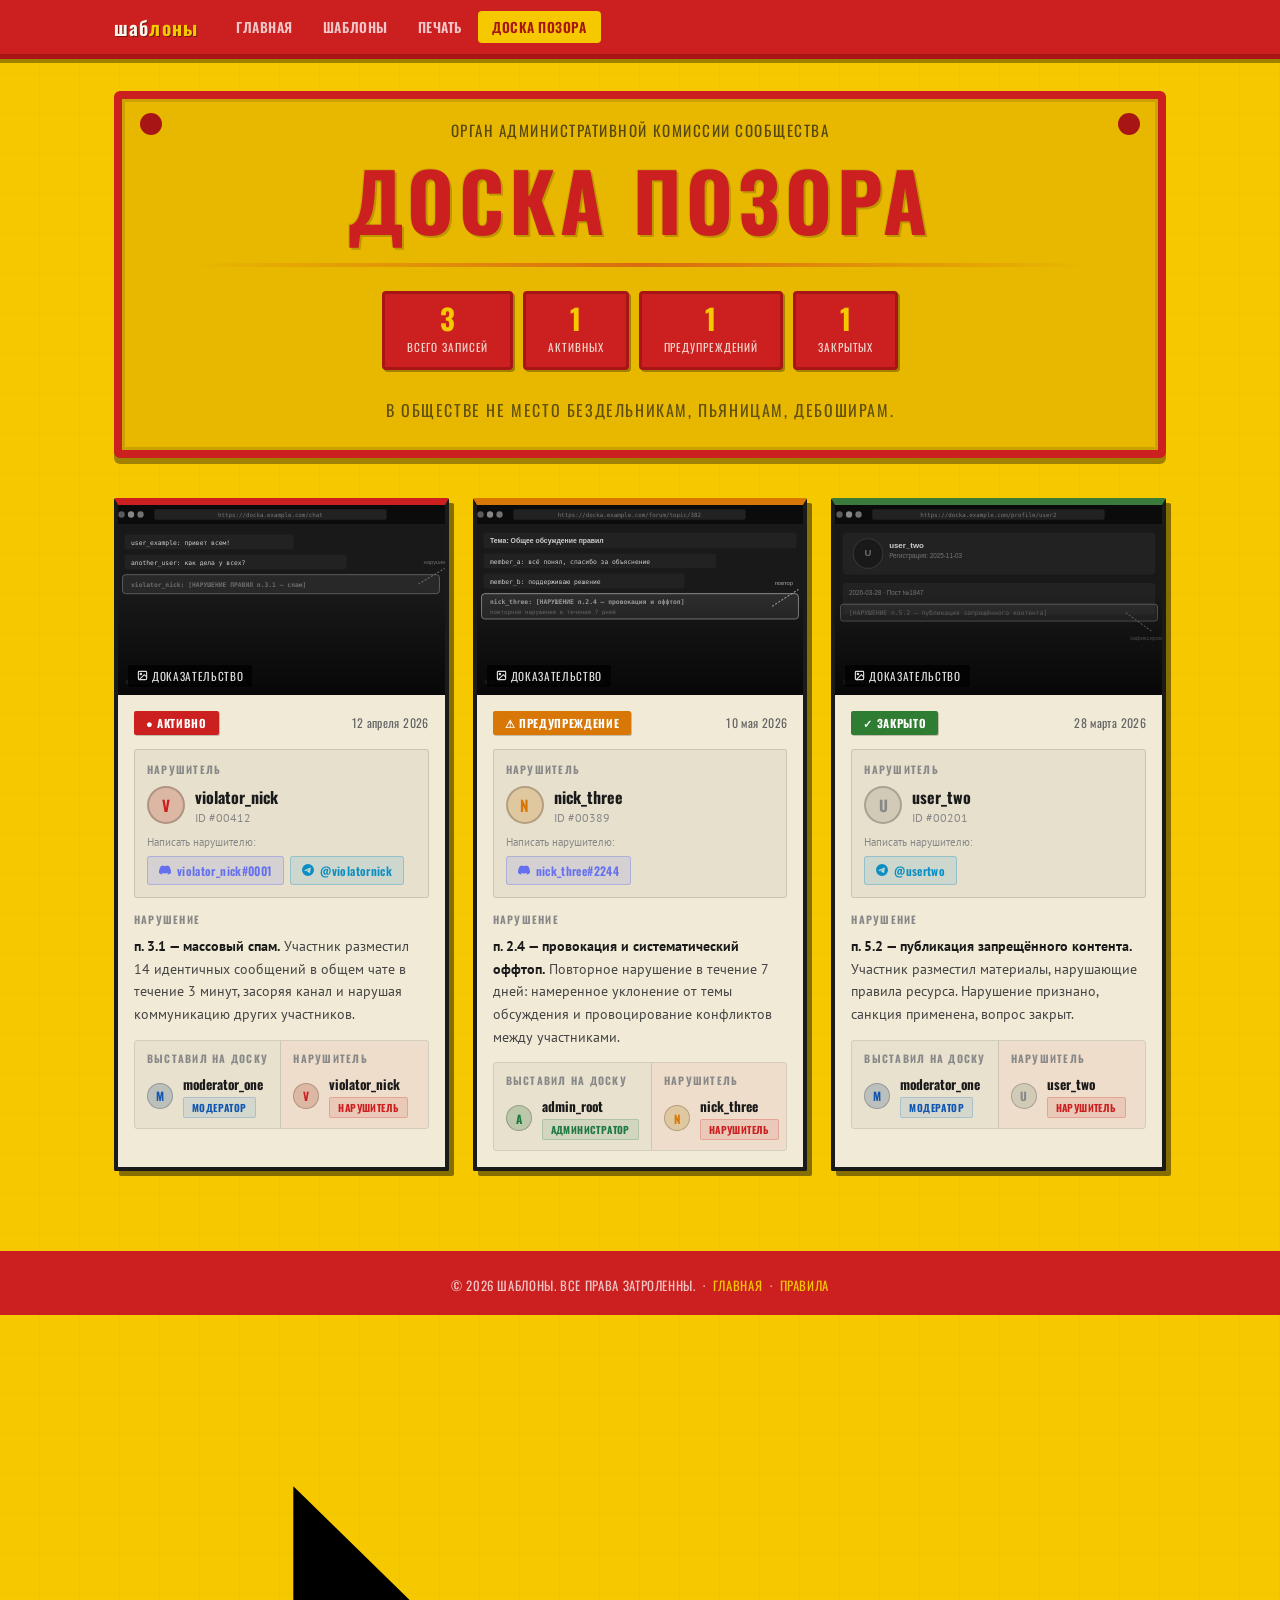
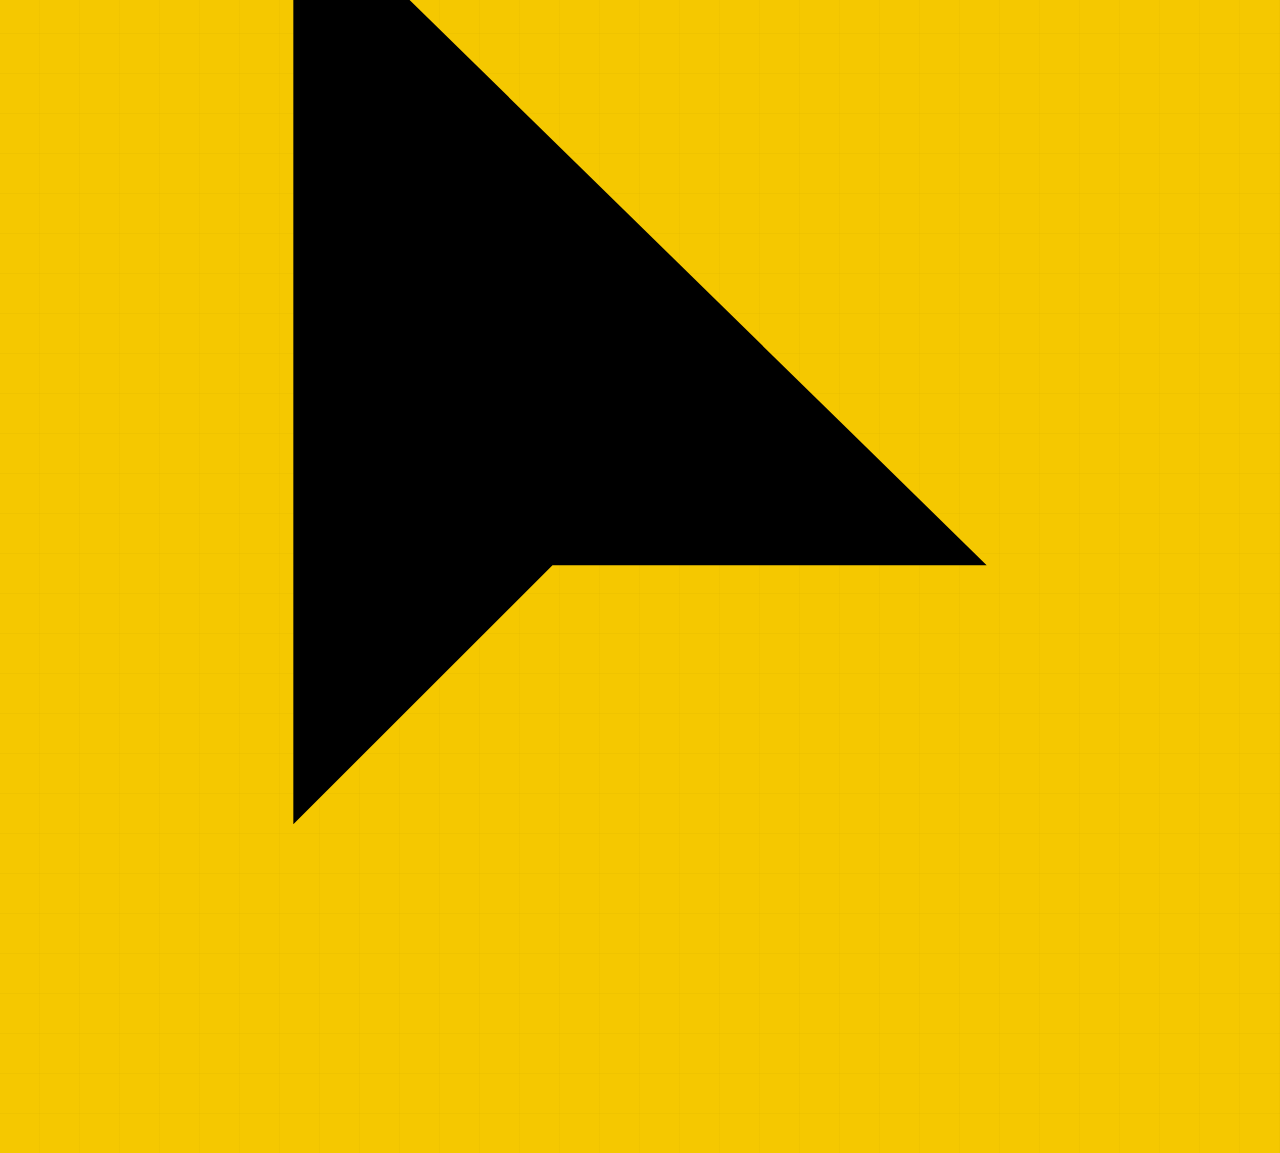
==== commit 0d99f487: "fix: remove filters, cursor trail; swap mascot to mascot.png" ====
--- a/shame.html
+++ b/shame.html
@@ -44,17 +44,7 @@
 a { text-decoration: none; color: inherit; }
 img { display: block; max-width: 100%; }
 
-/* ── скрыть дефолтный курсор ── */
-body, a, button, [role="button"] { cursor: none !important; }
-#custom-cursor { position: fixed; top: 0; left: 0; width: 20px; height: 20px;
-  pointer-events: none; z-index: 99999; transform: translate3d(-100px,-100px,0);
-  will-change: transform; transition: opacity .2s; }
-#custom-cursor svg { width: 20px; height: 20px;
-  filter: drop-shadow(0 1px 2px rgba(0,0,0,.3)); }
-#custom-cursor svg .cursor-fill  { fill: #1a1a1a; }
-#custom-cursor svg .cursor-stroke { stroke: #f5c800; }
-#cursor-trail-canvas { position: fixed; inset: 0; width: 100%; height: 100%;
-  pointer-events: none; z-index: 99998; }
+/* курсор — стандартный */
 </style>
 
 
@@ -203,30 +193,8 @@
   text-transform: uppercase; opacity: .85;
 }
 
-/* ══ ФИЛЬТРЫ ══════════════════════════════════ */
-.filters {
-  display: flex; gap: 8px; margin-bottom: 28px;
-  flex-wrap: wrap; justify-content: center;
-}
-.filter-btn {
-  background: var(--red);
-  border: 3px solid var(--red2);
-  border-radius: 3px;
-  padding: 6px 18px;
-  font-family: var(--font-h);
-  font-size: .85rem; font-weight: 600;
-  letter-spacing: .05em; text-transform: uppercase;
-  color: var(--white);
-  cursor: pointer; transition: all .15s;
-  box-shadow: 2px 2px 0 rgba(0,0,0,.25);
-}
-.filter-btn:hover { background: var(--red2); transform: translateY(-1px); }
-.filter-btn.active {
-  background: var(--black);
-  border-color: var(--black);
-  color: var(--yellow);
-  box-shadow: 2px 2px 0 rgba(0,0,0,.5);
-}
+/* ══ ФИЛЬТРЫ — скрыты ════════════════════════ */
+.filters { display: none; }
 
 /* ══ ПОДПИСЬ ВНИЗУ СТЕНДА ═════════════════════ */
 .board-slogan {
@@ -519,13 +487,13 @@
   <div class="board-frame">
 
     <div class="board-hero">
-      <img class="board-mascot" src="trollyashka.png"
-           alt="Тролляшка" onerror="this.style.display='none'">
+      <img class="board-mascot" src="mascot.png"
+           alt="Маскот" onerror="this.style.display='none'">
       <div class="board-title-block">
         <div class="board-subtitle">Орган административной комиссии сообщества</div>
         <h1 class="board-title">Доска позора</h1>
       </div>
-      <img class="board-mascot-right" src="trollyashka.png"
+      <img class="board-mascot-right" src="mascot.png"
            alt="" onerror="this.style.display='none'">
     </div>
 
@@ -763,7 +731,7 @@
 </main>
 
 
-<!-- ══ ЛАЙТБОКС ══════════════════════════════════════════════════ -->
+<!-- ══ FOOTER ════════════════════════════════════════════════════ -->
 <div class="lightbox" id="lightbox" onclick="closeLightbox(event)">
   <div class="lightbox__inner">
     <div class="lightbox__topbar">
@@ -810,92 +778,7 @@
 }
 document.addEventListener('keydown', e => { if (e.key === 'Escape') closeLightbox(); });
 
-/* ── фильтрация карточек ── */
-const filterBtns = document.querySelectorAll('.filter-btn');
-const allCards   = document.querySelectorAll('.v-card');
-filterBtns.forEach(btn => {
-  btn.addEventListener('click', () => {
-    filterBtns.forEach(b => b.classList.remove('active'));
-    btn.classList.add('active');
-    const filter = btn.dataset.filter;
-    let visible = 0;
-    allCards.forEach(card => {
-      const show = filter === 'all' || card.dataset.status === filter;
-      card.style.display = show ? '' : 'none';
-      if (show) visible++;
-    });
-    const ex = document.querySelector('.empty-state');
-    if (ex) ex.remove();
-    if (visible === 0) {
-      const el = document.createElement('div');
-      el.className = 'empty-state';
-      el.innerHTML = '<div class="big">📭</div>Нарушений в этой категории не найдено.';
-      document.getElementById('cards-grid').appendChild(el);
-    }
-  });
-});
-
-/* ── кастомный курсор + трейл ── */
-(function(){
-  'use strict';
-  if (window.matchMedia && window.matchMedia('(pointer:coarse)').matches) return;
-  if (window.matchMedia && window.matchMedia('(prefers-reduced-motion:reduce)').matches) return;
-  const cursor = document.getElementById('custom-cursor');
-  const canvas = document.getElementById('cursor-trail-canvas');
-  const ctx    = canvas.getContext('2d');
-  let mouseX = -100, mouseY = -100, cursorX = -100, cursorY = -100, visible = false;
-  const LERP = 0.25, TRAIL_LENGTH = 18, trail = [];
-
-  function resize() {
-    const dpr = Math.min(window.devicePixelRatio || 1, 2);
-    canvas.width  = window.innerWidth  * dpr;
-    canvas.height = window.innerHeight * dpr;
-    canvas.style.width  = window.innerWidth  + 'px';
-    canvas.style.height = window.innerHeight + 'px';
-    ctx.setTransform(dpr, 0, 0, dpr, 0, 0);
-  }
-
-  function hexToRgba(hex, alpha) {
-    hex = hex.replace('#','');
-    if (hex.length === 3) hex = hex.split('').map(c => c+c).join('');
-    const n = parseInt(hex, 16);
-    return 'rgba('+((n>>16)&255)+','+((n>>8)&255)+','+(n&255)+','+alpha+')';
-  }
-
-  window.addEventListener('mousemove', e => {
-    mouseX = e.clientX; mouseY = e.clientY;
-    if (!visible) { visible = true; cursor.style.opacity = '1'; cursorX = mouseX; cursorY = mouseY; }
-  });
-  document.addEventListener('mouseleave', () => { visible = false; cursor.style.opacity = '0'; });
-  window.addEventListener('resize', resize);
-  resize();
-
-  function tick() {
-    cursorX += (mouseX - cursorX) * LERP;
-    cursorY += (mouseY - cursorY) * LERP;
-    cursor.style.transform = 'translate3d('+cursorX+'px,'+cursorY+'px,0)';
-    trail.push({ x: cursorX+4, y: cursorY+4 });
-    if (trail.length > TRAIL_LENGTH) trail.shift();
-    ctx.clearRect(0, 0, canvas.width / (Math.min(window.devicePixelRatio||1,2)),
-                        canvas.height / (Math.min(window.devicePixelRatio||1,2)));
-    if (trail.length > 2 && visible) {
-      ctx.lineCap = 'round'; ctx.lineJoin = 'round';
-      for (let i = 1; i < trail.length; i++) {
-        const t = i / trail.length;
-        const prev = trail[i-1], curr = trail[i];
-        const speed = Math.hypot(curr.x - prev.x, curr.y - prev.y);
-        const alpha = Math.min(1, speed * 0.1) * t * 0.55;
-        if (alpha < 0.01) continue;
-        ctx.beginPath(); ctx.moveTo(prev.x, prev.y); ctx.lineTo(curr.x, curr.y);
-        ctx.lineWidth = 1.5 + t * 2.5;
-        ctx.strokeStyle = hexToRgba('#cc1f1f', alpha);
-        ctx.stroke();
-      }
-    }
-    requestAnimationFrame(tick);
-  }
-  requestAnimationFrame(tick);
-})();
+/* фильтры удалены */
 </script>
 </body>
 </html>
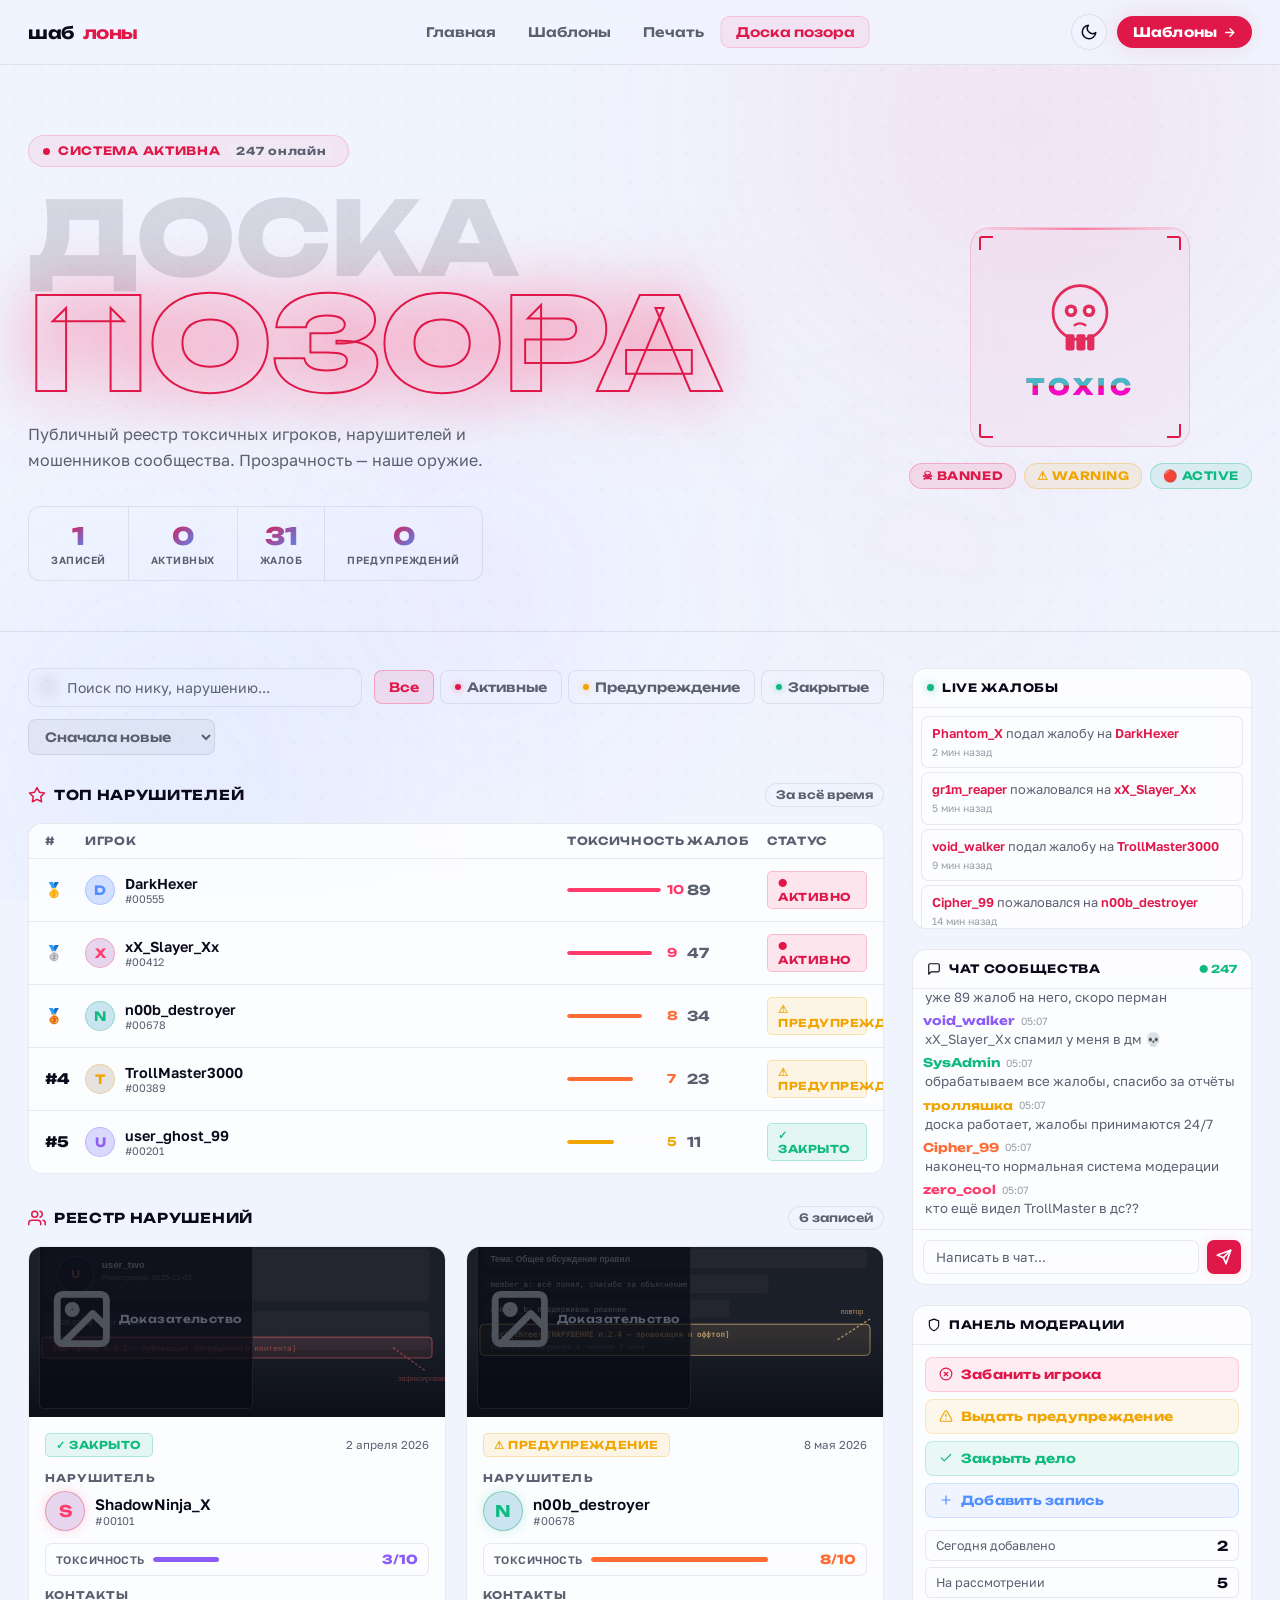
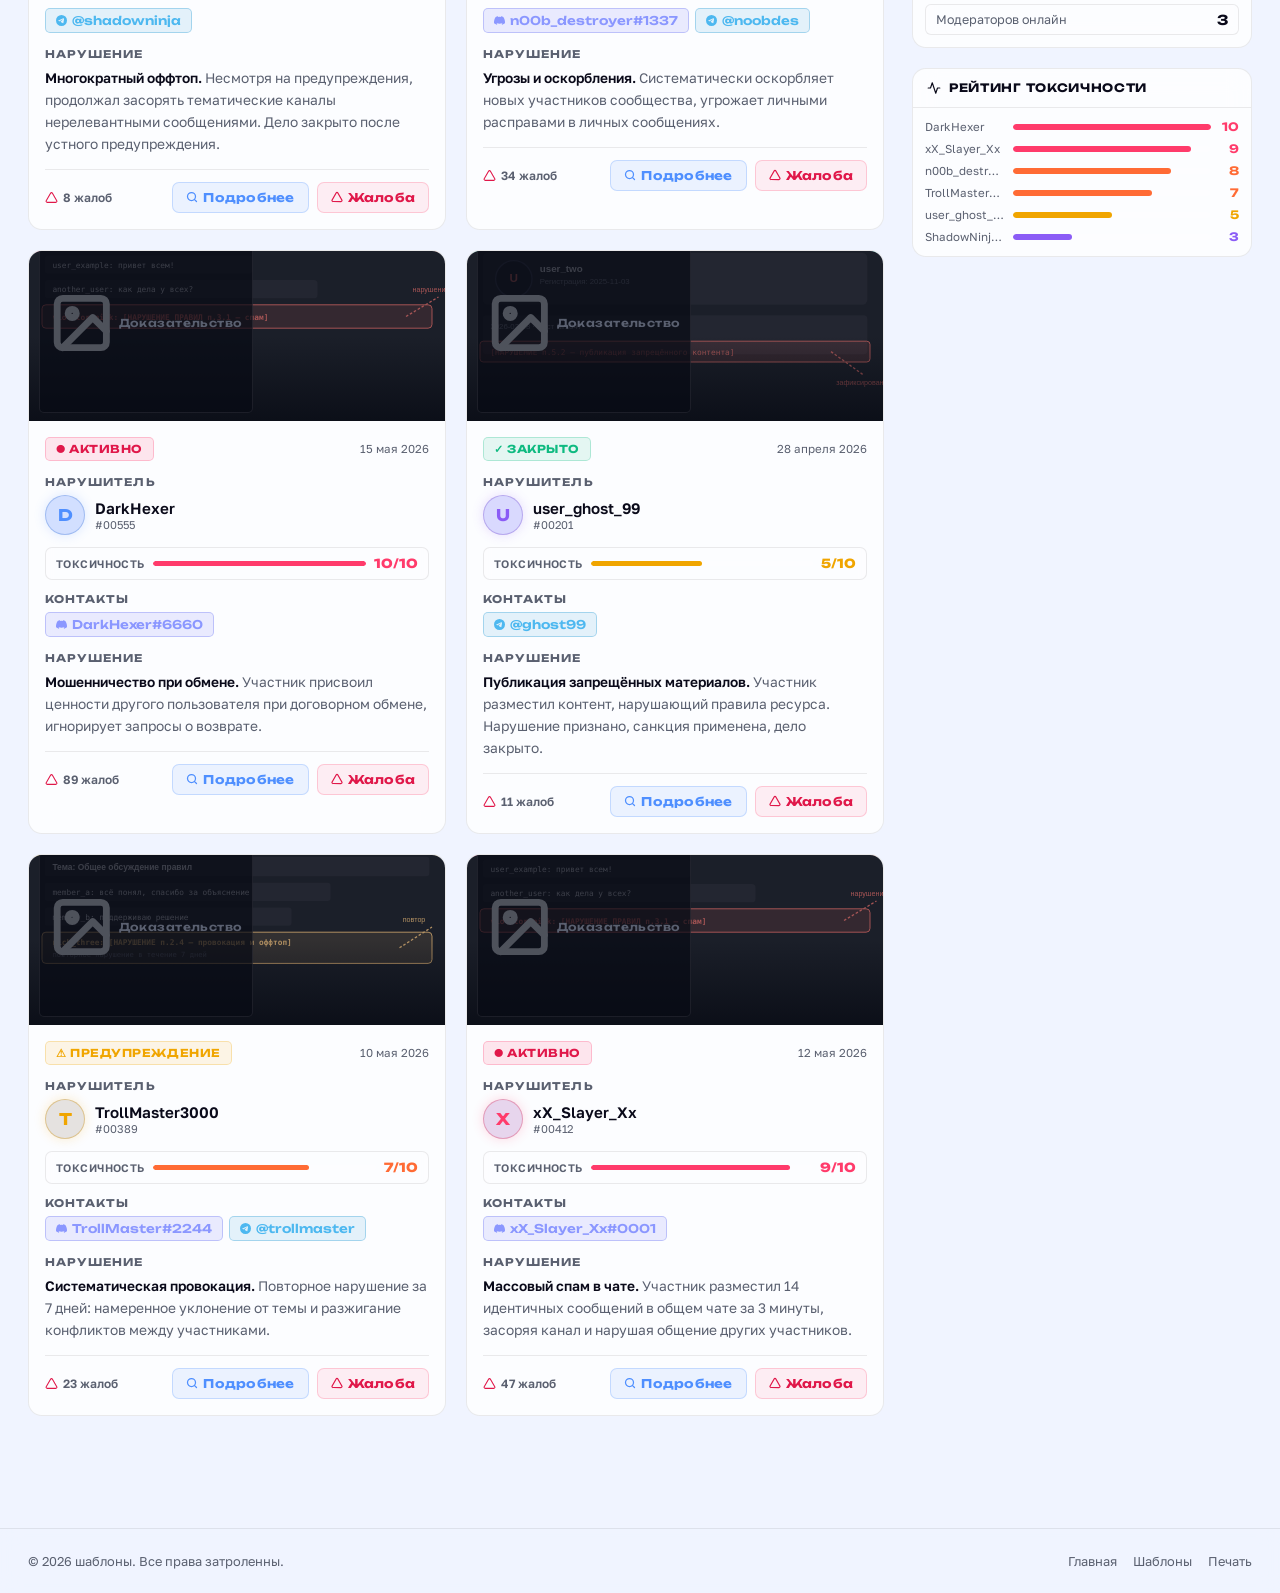
==== commit df223232: "feat: redesign Доска Позора with cyberpunk glassmorphism UI - New shame.html: hero section with glit" ====
--- a/shame.html
+++ b/shame.html
@@ -1,784 +1,381 @@
 <!DOCTYPE html>
-<html lang="ru">
+<html lang="ru" data-theme="dark">
 <head>
 <meta charset="UTF-8">
 <meta name="viewport" content="width=device-width, initial-scale=1.0">
-<title>Доска позора</title>
-<meta name="description" content="Публичный реестр нарушителей правил сообщества.">
+<title>ДОСКА ПОЗОРА — шаблоны</title>
+<meta name="description" content="Публичный реестр токсичных игроков и нарушителей сообщества.">
 <link rel="icon" href="logo.png" type="image/png">
 <link rel="preconnect" href="https://fonts.googleapis.com">
 <link rel="preconnect" href="https://fonts.gstatic.com" crossorigin>
-<link href="https://fonts.googleapis.com/css2?family=Oswald:wght@400;600;700&family=PT+Sans:wght@400;700&display=swap" rel="stylesheet">
-<style>
-/* ══════════════════════════════════════════════
-   СОВЕТСКАЯ ДОСКА ПОЗОРА — базовые переменные
-═══════════════════════════════════════════════ */
-:root {
-  --yellow:   #f5c800;
-  --yellow2:  #e8b800;
-  --red:      #cc1f1f;
-  --red2:     #a81515;
-  --black:    #1a1a1a;
-  --white:    #f9f5e8;
-  --gray:     #888;
-  --border:   #c8a800;
-  --card-bg:  #f0ead6;
-  --font-h:   'Oswald', 'Arial Narrow', sans-serif;
-  --font-b:   'PT Sans', 'Arial', sans-serif;
-}
-
-*, *::before, *::after { box-sizing: border-box; margin: 0; padding: 0; }
-html { scroll-behavior: smooth; }
-
-body {
-  background: var(--yellow);
-  background-image:
-    repeating-linear-gradient(0deg, transparent, transparent 39px, rgba(0,0,0,0.04) 40px),
-    repeating-linear-gradient(90deg, transparent, transparent 39px, rgba(0,0,0,0.04) 40px);
-  min-height: 100vh;
-  font-family: var(--font-b);
-  color: var(--black);
-  overflow-x: hidden;
-}
-
-a { text-decoration: none; color: inherit; }
-img { display: block; max-width: 100%; }
-
-/* курсор — стандартный */
-</style>
-
-
-<style>
-/* ══ ШАПКА ════════════════════════════════════ */
-.site-header {
-  background: var(--red);
-  border-bottom: 5px solid var(--red2);
-  position: sticky; top: 0; z-index: 200;
-  box-shadow: 0 4px 0 rgba(0,0,0,.35);
-}
-.nav-inner {
-  max-width: 1100px; margin: 0 auto;
-  padding: 0 24px; height: 54px;
-  display: flex; align-items: center; gap: 24px;
-}
-.nav-logo {
-  font-family: var(--font-h); font-weight: 700;
-  font-size: 1.2rem; letter-spacing: .06em;
-  color: var(--white); white-space: nowrap;
-  text-shadow: 1px 1px 0 rgba(0,0,0,.4);
-}
-.nav-logo span { color: var(--yellow); }
-.nav-links { display: flex; gap: 2px; list-style: none; margin-left: auto; }
-.nav-links a {
-  padding: 6px 14px; border-radius: 4px;
-  font-family: var(--font-h); font-size: .85rem;
-  font-weight: 600; letter-spacing: .04em;
-  color: rgba(255,255,255,.75);
-  transition: background .15s, color .15s;
-  text-transform: uppercase;
-}
-.nav-links a:hover { background: rgba(0,0,0,.2); color: #fff; }
-.nav-links a.active { background: var(--yellow); color: var(--red2); }
-
-/* ══ ОБЁРТКА СТРАНИЦЫ ═════════════════════════ */
-.page-wrap {
-  max-width: 1100px; margin: 0 auto;
-  padding: 0 24px 80px;
-}
-
-/* ══ ГЛАВНЫЙ СТЕНД ════════════════════════════ */
-.board-frame {
-  background: var(--yellow2);
-  border: 8px solid var(--red);
-  border-radius: 6px;
-  box-shadow: 0 6px 0 rgba(0,0,0,.35), inset 0 0 0 3px rgba(0,0,0,.12);
-  margin: 32px 0 40px;
-  padding: 20px 28px 28px;
-  position: relative;
-}
-
-/* уголки */
-.board-frame::before,
-.board-frame::after {
-  content: '';
-  position: absolute;
-  width: 22px; height: 22px;
-  background: var(--red2);
-  border-radius: 50%;
-  top: 14px;
-}
-.board-frame::before { left: 18px; }
-.board-frame::after  { right: 18px; }
-
-/* ══ ЗАГОЛОВОК ДОСКИ ══════════════════════════ */
-.board-title {
-  text-align: center;
-  font-family: var(--font-h);
-  font-size: clamp(2.4rem, 7vw, 5rem);
-  font-weight: 700;
-  letter-spacing: .06em;
-  text-transform: uppercase;
-  color: var(--red);
-  text-shadow: 2px 2px 0 rgba(0,0,0,.18), -1px -1px 0 rgba(0,0,0,.1);
-  line-height: 1;
-  margin: 18px 0 10px;
-}
-
-.board-subtitle {
-  text-align: center;
-  font-family: var(--font-h);
-  font-size: clamp(.7rem, 1.5vw, .95rem);
-  letter-spacing: .1em;
-  text-transform: uppercase;
-  color: var(--black);
-  opacity: .7;
-  margin-bottom: 8px;
-}
-
-/* горизонтальная линия под заголовком */
-.board-divider {
-  border: none;
-  height: 4px;
-  background: linear-gradient(90deg, transparent, var(--red), transparent);
-  margin: 14px 40px 24px;
-  opacity: .5;
-}
-</style>
-
-
-<style>
-/* ══ ГЕРОЙ-ЗОНА (тролляшка + заголовок) ══════ */
-.board-hero {
-  display: flex;
-  align-items: flex-end;
-  justify-content: space-between;
-  gap: 16px;
-  margin-bottom: 8px;
-}
-.board-mascot {
-  flex-shrink: 0;
-  width: clamp(70px, 10vw, 120px);
-  filter: drop-shadow(2px 4px 0 rgba(0,0,0,.25));
-  image-rendering: auto;
-}
-.board-title-block { flex: 1; text-align: center; }
-.board-mascot-right {
-  flex-shrink: 0;
-  width: clamp(70px, 10vw, 120px);
-  transform: scaleX(-1);
-  filter: drop-shadow(-2px 4px 0 rgba(0,0,0,.25));
-}
-
-/* ══ СТАТИСТИЧЕСКАЯ ПОЛОСА ════════════════════ */
-.stats-strip {
-  display: flex; flex-wrap: wrap; gap: 10px;
-  margin-bottom: 28px; justify-content: center;
-}
-.stat-chip {
-  background: var(--red);
-  border: 3px solid var(--red2);
-  border-radius: 4px;
-  padding: 10px 22px;
-  text-align: center;
-  color: var(--white);
-  font-family: var(--font-h);
-  box-shadow: 2px 2px 0 rgba(0,0,0,.3);
-}
-.stat-chip strong {
-  display: block; font-size: 1.8rem;
-  font-weight: 700; line-height: 1; color: var(--yellow);
-}
-.stat-chip span {
-  font-size: .7rem; letter-spacing: .08em;
-  text-transform: uppercase; opacity: .85;
-}
-
-/* ══ ФИЛЬТРЫ — скрыты ════════════════════════ */
-.filters { display: none; }
-
-/* ══ ПОДПИСЬ ВНИЗУ СТЕНДА ═════════════════════ */
-.board-slogan {
-  text-align: center;
-  font-family: var(--font-h);
-  font-size: clamp(.75rem, 1.6vw, 1rem);
-  letter-spacing: .1em;
-  text-transform: uppercase;
-  color: var(--black);
-  opacity: .65;
-  margin-top: 4px;
-  margin-bottom: 0;
-}
-</style>
-
-
-<style>
-/* ══ СЕТКА КАРТОЧЕК ═══════════════════════════ */
-.cards-grid {
-  display: grid;
-  grid-template-columns: repeat(auto-fill, minmax(300px, 1fr));
-  gap: 24px;
-}
-@media (max-width: 600px) { .cards-grid { grid-template-columns: 1fr; } }
-
-/* ══ КАРТОЧКА НАРУШИТЕЛЯ ══════════════════════ */
-.v-card {
-  background: var(--card-bg);
-  border: 4px solid var(--black);
-  border-radius: 2px;
-  overflow: hidden;
-  box-shadow: 5px 5px 0 rgba(0,0,0,.45);
-  transition: transform .2s, box-shadow .2s;
-  position: relative;
-}
-.v-card:hover {
-  transform: translateY(-4px) rotate(-0.4deg);
-  box-shadow: 8px 8px 0 rgba(0,0,0,.5);
-}
-
-/* цветная верхняя полоска по статусу */
-.v-card[data-status="active"]   { border-top: 7px solid var(--red); }
-.v-card[data-status="warning"]  { border-top: 7px solid #d97706; }
-.v-card[data-status="resolved"] { border-top: 7px solid #3a7a3a; }
-
-/* ── скриншот ── */
-.v-card__shot {
-  position: relative; cursor: pointer;
-  background: #222; overflow: hidden;
-}
-.v-card__shot img {
-  width: 100%; height: 190px;
-  object-fit: cover;
-  filter: grayscale(100%) contrast(1.1) brightness(.92);
-  transition: filter .3s, transform .3s;
-  display: block;
-}
-.v-card:hover .v-card__shot img {
-  filter: grayscale(80%) contrast(1.05);
-  transform: scale(1.03);
-}
-.v-card__shot-overlay {
-  position: absolute; inset: 0;
-  display: flex; align-items: flex-end; justify-content: space-between;
-  padding: 8px 10px;
-  background: linear-gradient(to top, rgba(0,0,0,.7) 0%, transparent 55%);
-  pointer-events: none;
-}
-.v-card__shot-label {
-  display: inline-flex; align-items: center; gap: 4px;
-  background: rgba(0,0,0,.75); color: #ddd;
-  font-family: var(--font-h); font-size: .7rem;
-  letter-spacing: .06em; text-transform: uppercase;
-  padding: 3px 9px; border-radius: 2px; pointer-events: auto;
-}
-.v-card__zoom-hint {
-  display: inline-flex; align-items: center; gap: 4px;
-  background: rgba(204,31,31,.85); color: #fff;
-  font-family: var(--font-h); font-size: .7rem;
-  letter-spacing: .06em; text-transform: uppercase;
-  padding: 3px 9px; border-radius: 2px;
-  opacity: 0; transition: opacity .2s; pointer-events: auto;
-}
-.v-card:hover .v-card__zoom-hint { opacity: 1; }
-
-/* ── тело карточки ── */
-.v-card__body { padding: 16px; }
-
-.v-card__header-row {
-  display: flex; align-items: center;
-  justify-content: space-between; gap: 8px;
-  margin-bottom: 14px; flex-wrap: wrap;
-}
-.v-card__date {
-  font-family: var(--font-h); font-size: .75rem;
-  color: #666; letter-spacing: .03em;
-  display: inline-flex; align-items: center; gap: 4px;
-}
-
-/* секционный лейбл */
-.v-card__section-label {
-  font-family: var(--font-h); font-size: .65rem;
-  font-weight: 700; letter-spacing: .12em;
-  text-transform: uppercase; color: #888;
-  margin-bottom: 8px;
-}
-
-/* нарушитель-блок */
-.v-card__offender {
-  background: rgba(0,0,0,.04);
-  border: 1px solid rgba(0,0,0,.12);
-  border-radius: 3px;
-  padding: 12px; margin-bottom: 14px;
-}
-.v-card__user {
-  display: flex; align-items: center; gap: 10px; margin-bottom: 10px;
-}
-.v-card__user--sm { margin-bottom: 0; }
-.v-card__avatar {
-  width: 38px; height: 38px; border-radius: 50%;
-  display: flex; align-items: center; justify-content: center;
-  font-family: var(--font-h); font-size: .95rem; font-weight: 700;
-  flex-shrink: 0; text-transform: uppercase; border: 2px solid rgba(0,0,0,.2);
-  background: color-mix(in srgb, var(--av-color, #888) 18%, #e0d8c0);
-  color: var(--av-color, #888);
-}
-.v-card__avatar--sm { width: 26px; height: 26px; font-size: .72rem; border-width: 1.5px; }
-.v-card__user-info  { flex: 1; min-width: 0; }
-.v-card__nick {
-  font-family: var(--font-h); font-weight: 700;
-  font-size: 1rem; color: var(--black);
-  white-space: nowrap; overflow: hidden; text-overflow: ellipsis;
-}
-.v-card__nick--sm { font-size: .84rem; }
-.v-card__uid { font-size: .72rem; color: #888; margin-top: 1px; }
-
-/* контакт */
-.contact-label { display: block; font-size: .7rem; color: #888; margin-bottom: 7px; font-weight: 500; }
-.v-card__tags { display: flex; flex-wrap: wrap; gap: 6px; }
-.tag {
-  display: inline-flex; align-items: center; gap: 6px;
-  padding: 5px 11px; border-radius: 3px;
-  font-family: var(--font-h); font-size: .74rem; font-weight: 600;
-  letter-spacing: .03em; white-space: nowrap;
-  transition: filter .15s, transform .15s;
-}
-.tag:hover { filter: brightness(1.1); transform: translateY(-1px); }
-.tag svg { width: 12px; height: 12px; flex-shrink: 0; }
-.tag--discord  { background: rgba(88,101,242,.12); border: 1px solid rgba(88,101,242,.3); color: #6470ee; }
-.tag--telegram { background: rgba(0,136,204,.1);  border: 1px solid rgba(0,136,204,.28); color: #0a8fc4; }
-</style>
-
-
-<style>
-/* ── описание нарушения ── */
-.v-card__violation { margin-bottom: 14px; }
-.v-card__desc { font-size: .86rem; color: #444; line-height: 1.65; }
-.v-card__desc strong { color: var(--black); font-weight: 700; }
-
-/* ── строка двух участников ── */
-.v-card__people-row {
-  display: grid; grid-template-columns: 1fr 1fr;
-  border: 1px solid rgba(0,0,0,.12); border-radius: 3px; overflow: hidden;
-}
-@media (max-width: 480px) { .v-card__people-row { grid-template-columns: 1fr; } }
-.v-card__person { padding: 10px 12px; }
-.v-card__person--reporter {
-  background: rgba(0,0,0,.04);
-  border-right: 1px solid rgba(0,0,0,.12);
-}
-.v-card__person--violator { background: rgba(204,31,31,.06); }
-@media (max-width: 480px) {
-  .v-card__person--reporter { border-right: none; border-bottom: 1px solid rgba(0,0,0,.12); }
-}
-.v-card__role-badge {
-  display: inline-block; font-family: var(--font-h);
-  font-size: .62rem; font-weight: 700;
-  padding: 2px 8px; border-radius: 2px; margin-top: 3px;
-  letter-spacing: .04em; text-transform: uppercase;
-}
-.v-card__role-badge--admin   { background: rgba(30,120,60,.1);  color: #1e7840; border: 1px solid rgba(30,120,60,.2); }
-.v-card__role-badge--mod     { background: rgba(0,100,200,.08); color: #1055b0; border: 1px solid rgba(0,100,200,.2); }
-.v-card__role-badge--violator{ background: rgba(204,31,31,.1);  color: var(--red); border: 1px solid rgba(204,31,31,.22); }
-
-/* ── бейджи статуса ── */
-.badge {
-  display: inline-flex; align-items: center; gap: 5px;
-  font-family: var(--font-h); font-size: .7rem;
-  font-weight: 700; letter-spacing: .06em;
-  text-transform: uppercase; padding: 4px 12px;
-  border-radius: 2px;
-  box-shadow: 1px 1px 0 rgba(0,0,0,.2);
-}
-.badge--active   { background: var(--red);   color: #fff; }
-.badge--warning  { background: #d97706;       color: #fff; }
-.badge--resolved { background: #2e7d32;       color: #fff; }
-
-/* ══ ЛАЙТБОКС ══════════════════════════════════ */
-.lightbox {
-  display: none; position: fixed; inset: 0;
-  background: rgba(0,0,0,.88); z-index: 999;
-  align-items: center; justify-content: center;
-  padding: 24px; backdrop-filter: blur(4px);
-}
-.lightbox.open { display: flex; }
-.lightbox__inner {
-  display: flex; flex-direction: column;
-  max-width: 92vw; max-height: 90vh;
-  background: var(--card-bg); border: 4px solid var(--black);
-  border-radius: 2px; overflow: hidden;
-  box-shadow: 8px 8px 0 rgba(0,0,0,.6);
-}
-.lightbox__topbar {
-  display: flex; align-items: center;
-  justify-content: space-between;
-  padding: 10px 16px; border-bottom: 3px solid var(--black);
-  background: var(--red); gap: 16px;
-}
-.lightbox__title {
-  font-family: var(--font-h); font-size: .85rem;
-  color: #fff; letter-spacing: .04em;
-  white-space: nowrap; overflow: hidden; text-overflow: ellipsis;
-}
-.lightbox__close {
-  background: var(--black); border: 2px solid #444;
-  color: var(--yellow); cursor: pointer;
-  display: flex; align-items: center; justify-content: center;
-  width: 28px; height: 28px; border-radius: 2px;
-  font-family: var(--font-h); font-size: 1rem;
-  transition: background .15s; flex-shrink: 0;
-}
-.lightbox__close:hover { background: #333; }
-.lightbox__img {
-  max-width: 100%; max-height: calc(90vh - 52px); object-fit: contain;
-}
-
-/* ══ ПУСТОЕ СОСТОЯНИЕ ══════════════════════════ */
-.empty-state {
-  grid-column: 1/-1; text-align: center;
-  padding: 60px 20px;
-  font-family: var(--font-h); font-size: 1rem; color: #888;
-  letter-spacing: .06em; text-transform: uppercase;
-}
-.empty-state .big { font-size: 42px; margin-bottom: 14px; }
-
-/* ══ FOOTER ════════════════════════════════════ */
-.site-footer {
-  border-top: 5px solid var(--red);
-  padding: 20px 24px;
-  background: var(--red);
-  text-align: center;
-  font-family: var(--font-h); font-size: .8rem;
-  color: rgba(255,255,255,.75);
-  letter-spacing: .05em; text-transform: uppercase;
-}
-.site-footer a { color: var(--yellow); transition: opacity .2s; }
-.site-footer a:hover { opacity: .8; }
-
-@media (max-width: 600px) {
-  .nav-inner { padding: 0 14px; gap: 12px; }
-  .page-wrap  { padding: 0 14px 60px; }
-  .board-frame { padding: 14px 14px 20px; margin: 16px 0 28px; }
-  .board-title { font-size: clamp(1.8rem, 9vw, 2.6rem); }
-}
-</style>
-
-
+<link href="https://fonts.googleapis.com/css2?family=Unbounded:wght@400;600;700;800&family=Golos+Text:wght@400;500;600&display=swap" rel="stylesheet">
+<script src="theme.js"></script>
+<link rel="stylesheet" href="shame.css">
 </head>
 <body>
 
-<!-- ══ ШАПКА ══════════════════════════════════ -->
+
+<!-- ── Background layers ── -->
+<div class="mesh-bg" aria-hidden="true">
+  <span class="orb orb1"></span>
+  <span class="orb orb2"></span>
+  <span class="orb orb3"></span>
+  <span class="orb orb4"></span>
+</div>
+<div class="scan-lines" aria-hidden="true"></div>
+<div class="dot-grid" aria-hidden="true"></div>
+
+<!-- ── HEADER ── -->
 <header class="site-header">
-  <div class="nav-inner">
-    <a href="index.html" class="nav-logo">шаб<span>лоны</span></a>
-    <nav>
-      <ul class="nav-links">
-        <li><a href="index.html">Главная</a></li>
-        <li><a href="templates.html">Шаблоны</a></li>
-        <li><a href="typing.html">Печать</a></li>
-        <li><a href="shame.html" class="active">Доска позора</a></li>
-      </ul>
+  <div class="header-inner">
+    <a href="index.html" class="logo">
+      <img src="logo.png" alt="" onerror="this.style.display='none'">
+      шаб<span>лоны</span>
+    </a>
+    <nav class="main-nav">
+      <a href="index.html">Главная</a>
+      <a href="templates.html">Шаблоны</a>
+      <a href="typing.html">Печать</a>
+      <a href="shame.html" class="active">Доска позора</a>
     </nav>
+    <div class="header-actions">
+      <button class="theme-btn" id="themeBtn" title="Сменить тему" aria-label="Сменить тему"></button>
+      <a href="templates.html" class="header-cta">
+        Шаблоны
+        <svg width="13" height="13" viewBox="0 0 24 24" fill="none" stroke="currentColor" stroke-width="2.5" stroke-linecap="round" stroke-linejoin="round"><path d="M5 12h14M13 5l7 7-7 7"/></svg>
+      </a>
+    </div>
   </div>
 </header>
 
+<!-- ── MAIN ── -->
 <main>
-<div class="page-wrap">
-
-  <!-- ══ ГЛАВНЫЙ СТЕНД ════════════════════════ -->
-  <div class="board-frame">
-
-    <div class="board-hero">
-      <img class="board-mascot" src="mascot.png"
-           alt="Маскот" onerror="this.style.display='none'">
-      <div class="board-title-block">
-        <div class="board-subtitle">Орган административной комиссии сообщества</div>
-        <h1 class="board-title">Доска позора</h1>
-      </div>
-      <img class="board-mascot-right" src="mascot.png"
-           alt="" onerror="this.style.display='none'">
-    </div>
-
-    <hr class="board-divider">
-
-    <!-- статистика -->
-    <div class="stats-strip">
-      <div class="stat-chip"><strong>3</strong><span>Всего записей</span></div>
-      <div class="stat-chip"><strong>1</strong><span>Активных</span></div>
-      <div class="stat-chip"><strong>1</strong><span>Предупреждений</span></div>
-      <div class="stat-chip"><strong>1</strong><span>Закрытых</span></div>
-    </div>
-
-    <!-- фильтры -->
-    <div class="filters">
-      <button class="filter-btn active" data-filter="all">Все записи</button>
-      <button class="filter-btn" data-filter="active">● Активные</button>
-      <button class="filter-btn" data-filter="warning">⚠ Предупреждение</button>
-      <button class="filter-btn" data-filter="resolved">✓ Закрытые</button>
-    </div>
-
-    <p class="board-slogan">В обществе не место бездельникам, пьяницам, дебоширам.</p>
-  </div>
-
-  <!-- ══ КАРТОЧКИ ══════════════════════════════ -->
-  <div class="cards-grid" id="cards-grid">
-
-
-    <!-- ══ Карточка 1 — active ══════════════════ -->
-    <article class="v-card" data-status="active">
-      <div class="v-card__shot" onclick="openLightbox('screenshots/placeholder-1.svg','Спам в чате — violator_nick')">
-        <img src="screenshots/placeholder-1.svg" alt="Скриншот нарушения" loading="lazy">
-        <div class="v-card__shot-overlay">
-          <span class="v-card__shot-label">
-            <svg viewBox="0 0 24 24" fill="none" stroke="currentColor" stroke-width="2.5" stroke-linecap="round" stroke-linejoin="round" width="11" height="11"><rect x="3" y="3" width="18" height="18" rx="2"/><circle cx="8.5" cy="8.5" r="1.5"/><path d="m21 15-5-5L5 21"/></svg>
-            Доказательство
-          </span>
-          <span class="v-card__zoom-hint">
-            <svg viewBox="0 0 24 24" fill="none" stroke="currentColor" stroke-width="2.5" stroke-linecap="round" stroke-linejoin="round" width="11" height="11"><circle cx="11" cy="11" r="8"/><path d="m21 21-4.35-4.35M11 8v6M8 11h6"/></svg>
-            Увеличить
-          </span>
-        </div>
-      </div>
-      <div class="v-card__body">
-        <div class="v-card__header-row">
-          <span class="badge badge--active">● Активно</span>
-          <span class="v-card__date">12 апреля 2026</span>
-        </div>
-        <div class="v-card__offender">
-          <div class="v-card__section-label">Нарушитель</div>
-          <div class="v-card__user">
-            <div class="v-card__avatar" style="--av-color:#cc1f1f">V</div>
-            <div class="v-card__user-info">
-              <div class="v-card__nick">violator_nick</div>
-              <div class="v-card__uid">ID #00412</div>
+
+  <!-- HERO SECTION -->
+  <section class="hero-section">
+    <div class="hero-inner">
+      <div class="hero-text">
+        <div class="hero-tag">
+          <span class="pulse-dot"></span>
+          <span>СИСТЕМА АКТИВНА</span>
+          <span class="hero-tag-count" id="onlineCount">247 онлайн</span>
+        </div>
+        <h1 class="hero-title">
+          <span class="title-line1">ДОСКА</span>
+          <span class="title-line2">ПОЗОРА</span>
+        </h1>
+        <p class="hero-sub">Публичный реестр токсичных игроков, нарушителей и мошенников сообщества. Прозрачность — наше оружие.</p>
+        <div class="hero-stats">
+          <div class="hstat"><span class="hstat-val" id="totalCount">0</span><span class="hstat-label">Записей</span></div>
+          <div class="hstat-div"></div>
+          <div class="hstat"><span class="hstat-val" id="activeCount">0</span><span class="hstat-label">Активных</span></div>
+          <div class="hstat-div"></div>
+          <div class="hstat"><span class="hstat-val" id="reportCount">0</span><span class="hstat-label">Жалоб</span></div>
+          <div class="hstat-div"></div>
+          <div class="hstat"><span class="hstat-val" id="warnCount">0</span><span class="hstat-label">Предупреждений</span></div>
+        </div>
+      </div>
+      <div class="hero-visual">
+        <div class="glitch-frame">
+          <div class="glitch-inner">
+            <div class="skull-icon" aria-hidden="true">
+              <svg viewBox="0 0 100 100" fill="none" xmlns="http://www.w3.org/2000/svg">
+                <circle cx="50" cy="44" r="30" stroke="currentColor" stroke-width="3"/>
+                <rect x="34" y="68" width="10" height="18" rx="2" fill="currentColor"/>
+                <rect x="46" y="68" width="10" height="18" rx="2" fill="currentColor"/>
+                <rect x="58" y="68" width="8" height="18" rx="2" fill="currentColor"/>
+                <circle cx="40" cy="42" r="7" fill="currentColor"/>
+                <circle cx="60" cy="42" r="7" fill="currentColor"/>
+                <circle cx="40" cy="42" r="3" fill="var(--bg)"/>
+                <circle cx="60" cy="42" r="3" fill="var(--bg)"/>
+                <path d="M44 58 Q50 54 56 58" stroke="currentColor" stroke-width="2.5" stroke-linecap="round"/>
+              </svg>
             </div>
+            <div class="glitch-text" data-text="TOXIC">TOXIC</div>
           </div>
-          <span class="contact-label">Написать нарушителю:</span>
-          <div class="v-card__tags">
-            <a class="tag tag--discord" href="https://discord.com/users/000000000000000001" target="_blank" rel="noopener">
-              <svg viewBox="0 0 24 24" fill="currentColor" width="12" height="12"><path d="M20.317 4.37a19.791 19.791 0 0 0-4.885-1.515.074.074 0 0 0-.079.037c-.21.375-.444.864-.608 1.25a18.27 18.27 0 0 0-5.487 0 12.64 12.64 0 0 0-.617-1.25.077.077 0 0 0-.079-.037A19.736 19.736 0 0 0 3.677 4.37a.07.07 0 0 0-.032.027C.533 9.046-.32 13.58.099 18.057a.082.082 0 0 0 .031.057 19.9 19.9 0 0 0 5.993 3.03.078.078 0 0 0 .084-.028c.462-.63.874-1.295 1.226-1.994a.076.076 0 0 0-.041-.106 13.107 13.107 0 0 1-1.872-.892.077.077 0 0 1-.008-.128 10.2 10.2 0 0 0 .372-.292.074.074 0 0 1 .077-.01c3.928 1.793 8.18 1.793 12.062 0a.074.074 0 0 1 .078.01c.12.098.246.198.373.292a.077.077 0 0 1-.006.127 12.299 12.299 0 0 1-1.873.892.077.077 0 0 0-.041.107c.36.698.772 1.362 1.225 1.993a.076.076 0 0 0 .084.028 19.839 19.839 0 0 0 6.002-3.03.077.077 0 0 0 .032-.054c.5-5.177-.838-9.674-3.549-13.66a.061.061 0 0 0-.031-.03z"/></svg>
-              violator_nick#0001
-            </a>
-            <a class="tag tag--telegram" href="https://t.me/violatornick" target="_blank" rel="noopener">
-              <svg viewBox="0 0 24 24" fill="currentColor" width="12" height="12"><path d="M11.944 0A12 12 0 0 0 0 12a12 12 0 0 0 12 12 12 12 0 0 0 12-12A12 12 0 0 0 12 0a12 12 0 0 0-.056 0zm4.962 7.224c.1-.002.321.023.465.14a.506.506 0 0 1 .171.325c.016.093.036.306.02.472-.18 1.898-.962 6.502-1.36 8.627-.168.9-.499 1.201-.82 1.23-.696.065-1.225-.46-1.9-.902-1.056-.693-1.653-1.124-2.678-1.8-1.185-.78-.417-1.21.258-1.91.177-.184 3.247-2.977 3.307-3.23.007-.032.014-.15-.056-.212s-.174-.041-.249-.024c-.106.024-1.793 1.14-5.061 3.345-.48.33-.913.49-1.302.48-.428-.008-1.252-.241-1.865-.44-.752-.245-1.349-.374-1.297-.789.027-.216.325-.437.893-.663 3.498-1.524 5.83-2.529 6.998-3.014 3.332-1.386 4.025-1.627 4.476-1.635z"/></svg>
-              @violatornick
-            </a>
+          <div class="frame-corner fc-tl"></div>
+          <div class="frame-corner fc-tr"></div>
+          <div class="frame-corner fc-bl"></div>
+          <div class="frame-corner fc-br"></div>
+          <div class="scan-beam"></div>
+        </div>
+        <div class="floating-badges">
+          <div class="fb fb1">☠ BANNED</div>
+          <div class="fb fb2">⚠ WARNING</div>
+          <div class="fb fb3">🔴 ACTIVE</div>
+        </div>
+      </div>
+    </div>
+  </section>
+
+
+
+  <!-- CONTENT GRID -->
+  <div class="content-wrap">
+
+    <!-- LEFT: MAIN CONTENT -->
+    <div class="content-main">
+
+      <!-- FILTERS + SEARCH -->
+      <div class="toolbar">
+        <div class="search-box">
+          <svg class="search-icon" viewBox="0 0 24 24" fill="none" stroke="currentColor" stroke-width="2" stroke-linecap="round" stroke-linejoin="round"><circle cx="11" cy="11" r="8"/><path d="m21 21-4.35-4.35"/></svg>
+          <input type="text" id="searchInput" class="search-input" placeholder="Поиск по нику, нарушению...">
+        </div>
+        <div class="filter-pills">
+          <button class="pill active" data-filter="all">Все</button>
+          <button class="pill" data-filter="active">
+            <span class="pill-dot pill-dot--red"></span>Активные
+          </button>
+          <button class="pill" data-filter="warning">
+            <span class="pill-dot pill-dot--yellow"></span>Предупреждение
+          </button>
+          <button class="pill" data-filter="resolved">
+            <span class="pill-dot pill-dot--green"></span>Закрытые
+          </button>
+        </div>
+        <div class="sort-box">
+          <select id="sortSelect" class="sort-select">
+            <option value="date-desc">Сначала новые</option>
+            <option value="date-asc">Сначала старые</option>
+            <option value="toxic-desc">По токсичности ↓</option>
+            <option value="reports-desc">По жалобам ↓</option>
+          </select>
+        </div>
+      </div>
+
+      <!-- TOP VIOLATORS TABLE -->
+      <div class="section-block">
+        <div class="section-head">
+          <h2 class="section-title">
+            <svg viewBox="0 0 24 24" fill="none" stroke="currentColor" stroke-width="2" stroke-linecap="round" stroke-linejoin="round" width="18" height="18"><polygon points="12 2 15.09 8.26 22 9.27 17 14.14 18.18 21.02 12 17.77 5.82 21.02 7 14.14 2 9.27 8.91 8.26 12 2"/></svg>
+            ТОП НАРУШИТЕЛЕЙ
+          </h2>
+          <span class="section-tag">За всё время</span>
+        </div>
+        <div class="top-table">
+          <div class="top-table-head">
+            <span>#</span><span>Игрок</span><span>Токсичность</span><span>Жалоб</span><span>Статус</span>
           </div>
-        </div>
-        <div class="v-card__violation">
-          <div class="v-card__section-label">Нарушение</div>
-          <p class="v-card__desc"><strong>п.&nbsp;3.1 — массовый спам.</strong> Участник разместил 14 идентичных сообщений в общем чате в течение 3 минут, засоряя канал и нарушая коммуникацию других участников.</p>
-        </div>
-        <div class="v-card__people-row">
-          <div class="v-card__person v-card__person--reporter">
-            <div class="v-card__section-label">Выставил на доску</div>
-            <div class="v-card__user v-card__user--sm">
-              <div class="v-card__avatar v-card__avatar--sm" style="--av-color:#1055b0">M</div>
-              <div class="v-card__user-info">
-                <div class="v-card__nick v-card__nick--sm">moderator_one</div>
-                <div class="v-card__role-badge v-card__role-badge--mod">Модератор</div>
-              </div>
-            </div>
+          <div class="top-table-body" id="topTableBody">
+            <!-- JS filled -->
           </div>
-          <div class="v-card__person v-card__person--violator">
-            <div class="v-card__section-label">Нарушитель</div>
-            <div class="v-card__user v-card__user--sm">
-              <div class="v-card__avatar v-card__avatar--sm" style="--av-color:#cc1f1f">V</div>
-              <div class="v-card__user-info">
-                <div class="v-card__nick v-card__nick--sm">violator_nick</div>
-                <div class="v-card__role-badge v-card__role-badge--violator">Нарушитель</div>
-              </div>
-            </div>
-          </div>
-        </div>
-      </div>
-    </article>
-
-
-    <!-- ══ Карточка 2 — warning ═════════════════ -->
-    <article class="v-card" data-status="warning">
-      <div class="v-card__shot" onclick="openLightbox('screenshots/placeholder-3.svg','Провокация — nick_three')">
-        <img src="screenshots/placeholder-3.svg" alt="Скриншот нарушения" loading="lazy">
-        <div class="v-card__shot-overlay">
-          <span class="v-card__shot-label">
-            <svg viewBox="0 0 24 24" fill="none" stroke="currentColor" stroke-width="2.5" stroke-linecap="round" stroke-linejoin="round" width="11" height="11"><rect x="3" y="3" width="18" height="18" rx="2"/><circle cx="8.5" cy="8.5" r="1.5"/><path d="m21 15-5-5L5 21"/></svg>
-            Доказательство
-          </span>
-          <span class="v-card__zoom-hint">
-            <svg viewBox="0 0 24 24" fill="none" stroke="currentColor" stroke-width="2.5" stroke-linecap="round" stroke-linejoin="round" width="11" height="11"><circle cx="11" cy="11" r="8"/><path d="m21 21-4.35-4.35M11 8v6M8 11h6"/></svg>
-            Увеличить
-          </span>
-        </div>
-      </div>
-      <div class="v-card__body">
-        <div class="v-card__header-row">
-          <span class="badge badge--warning">⚠ Предупреждение</span>
-          <span class="v-card__date">10 мая 2026</span>
-        </div>
-        <div class="v-card__offender">
-          <div class="v-card__section-label">Нарушитель</div>
-          <div class="v-card__user">
-            <div class="v-card__avatar" style="--av-color:#d97706">N</div>
-            <div class="v-card__user-info">
-              <div class="v-card__nick">nick_three</div>
-              <div class="v-card__uid">ID #00389</div>
-            </div>
-          </div>
-          <span class="contact-label">Написать нарушителю:</span>
-          <div class="v-card__tags">
-            <a class="tag tag--discord" href="https://discord.com/users/000000000000000003" target="_blank" rel="noopener">
-              <svg viewBox="0 0 24 24" fill="currentColor" width="12" height="12"><path d="M20.317 4.37a19.791 19.791 0 0 0-4.885-1.515.074.074 0 0 0-.079.037c-.21.375-.444.864-.608 1.25a18.27 18.27 0 0 0-5.487 0 12.64 12.64 0 0 0-.617-1.25.077.077 0 0 0-.079-.037A19.736 19.736 0 0 0 3.677 4.37a.07.07 0 0 0-.032.027C.533 9.046-.32 13.58.099 18.057a.082.082 0 0 0 .031.057 19.9 19.9 0 0 0 5.993 3.03.078.078 0 0 0 .084-.028c.462-.63.874-1.295 1.226-1.994a.076.076 0 0 0-.041-.106 13.107 13.107 0 0 1-1.872-.892.077.077 0 0 1-.008-.128 10.2 10.2 0 0 0 .372-.292.074.074 0 0 1 .077-.01c3.928 1.793 8.18 1.793 12.062 0a.074.074 0 0 1 .078.01c.12.098.246.198.373.292a.077.077 0 0 1-.006.127 12.299 12.299 0 0 1-1.873.892.077.077 0 0 0-.041.107c.36.698.772 1.362 1.225 1.993a.076.076 0 0 0 .084.028 19.839 19.839 0 0 0 6.002-3.03.077.077 0 0 0 .032-.054c.5-5.177-.838-9.674-3.549-13.66a.061.061 0 0 0-.031-.03z"/></svg>
-              nick_three#2244
-            </a>
-          </div>
-        </div>
-        <div class="v-card__violation">
-          <div class="v-card__section-label">Нарушение</div>
-          <p class="v-card__desc"><strong>п.&nbsp;2.4 — провокация и систематический оффтоп.</strong> Повторное нарушение в течение 7 дней: намеренное уклонение от темы обсуждения и провоцирование конфликтов между участниками.</p>
-        </div>
-        <div class="v-card__people-row">
-          <div class="v-card__person v-card__person--reporter">
-            <div class="v-card__section-label">Выставил на доску</div>
-            <div class="v-card__user v-card__user--sm">
-              <div class="v-card__avatar v-card__avatar--sm" style="--av-color:#1e7840">A</div>
-              <div class="v-card__user-info">
-                <div class="v-card__nick v-card__nick--sm">admin_root</div>
-                <div class="v-card__role-badge v-card__role-badge--admin">Администратор</div>
-              </div>
-            </div>
-          </div>
-          <div class="v-card__person v-card__person--violator">
-            <div class="v-card__section-label">Нарушитель</div>
-            <div class="v-card__user v-card__user--sm">
-              <div class="v-card__avatar v-card__avatar--sm" style="--av-color:#d97706">N</div>
-              <div class="v-card__user-info">
-                <div class="v-card__nick v-card__nick--sm">nick_three</div>
-                <div class="v-card__role-badge v-card__role-badge--violator">Нарушитель</div>
-              </div>
-            </div>
-          </div>
-        </div>
-      </div>
-    </article>
-
-
-    <!-- ══ Карточка 3 — resolved ════════════════ -->
-    <article class="v-card" data-status="resolved">
-      <div class="v-card__shot" onclick="openLightbox('screenshots/placeholder-2.svg','Запрещённый контент — user_two')">
-        <img src="screenshots/placeholder-2.svg" alt="Скриншот нарушения" loading="lazy">
-        <div class="v-card__shot-overlay">
-          <span class="v-card__shot-label">
-            <svg viewBox="0 0 24 24" fill="none" stroke="currentColor" stroke-width="2.5" stroke-linecap="round" stroke-linejoin="round" width="11" height="11"><rect x="3" y="3" width="18" height="18" rx="2"/><circle cx="8.5" cy="8.5" r="1.5"/><path d="m21 15-5-5L5 21"/></svg>
-            Доказательство
-          </span>
-          <span class="v-card__zoom-hint">
-            <svg viewBox="0 0 24 24" fill="none" stroke="currentColor" stroke-width="2.5" stroke-linecap="round" stroke-linejoin="round" width="11" height="11"><circle cx="11" cy="11" r="8"/><path d="m21 21-4.35-4.35M11 8v6M8 11h6"/></svg>
-            Увеличить
-          </span>
-        </div>
-      </div>
-      <div class="v-card__body">
-        <div class="v-card__header-row">
-          <span class="badge badge--resolved">✓ Закрыто</span>
-          <span class="v-card__date">28 марта 2026</span>
-        </div>
-        <div class="v-card__offender">
-          <div class="v-card__section-label">Нарушитель</div>
-          <div class="v-card__user">
-            <div class="v-card__avatar" style="--av-color:#888">U</div>
-            <div class="v-card__user-info">
-              <div class="v-card__nick">user_two</div>
-              <div class="v-card__uid">ID #00201</div>
-            </div>
-          </div>
-          <span class="contact-label">Написать нарушителю:</span>
-          <div class="v-card__tags">
-            <a class="tag tag--telegram" href="https://t.me/usertwo" target="_blank" rel="noopener">
-              <svg viewBox="0 0 24 24" fill="currentColor" width="12" height="12"><path d="M11.944 0A12 12 0 0 0 0 12a12 12 0 0 0 12 12 12 12 0 0 0 12-12A12 12 0 0 0 12 0a12 12 0 0 0-.056 0zm4.962 7.224c.1-.002.321.023.465.14a.506.506 0 0 1 .171.325c.016.093.036.306.02.472-.18 1.898-.962 6.502-1.36 8.627-.168.9-.499 1.201-.82 1.23-.696.065-1.225-.46-1.9-.902-1.056-.693-1.653-1.124-2.678-1.8-1.185-.78-.417-1.21.258-1.91.177-.184 3.247-2.977 3.307-3.23.007-.032.014-.15-.056-.212s-.174-.041-.249-.024c-.106.024-1.793 1.14-5.061 3.345-.48.33-.913.49-1.302.48-.428-.008-1.252-.241-1.865-.44-.752-.245-1.349-.374-1.297-.789.027-.216.325-.437.893-.663 3.498-1.524 5.83-2.529 6.998-3.014 3.332-1.386 4.025-1.627 4.476-1.635z"/></svg>
-              @usertwo
-            </a>
-          </div>
-        </div>
-        <div class="v-card__violation">
-          <div class="v-card__section-label">Нарушение</div>
-          <p class="v-card__desc"><strong>п.&nbsp;5.2 — публикация запрещённого контента.</strong> Участник разместил материалы, нарушающие правила ресурса. Нарушение признано, санкция применена, вопрос закрыт.</p>
-        </div>
-        <div class="v-card__people-row">
-          <div class="v-card__person v-card__person--reporter">
-            <div class="v-card__section-label">Выставил на доску</div>
-            <div class="v-card__user v-card__user--sm">
-              <div class="v-card__avatar v-card__avatar--sm" style="--av-color:#1055b0">M</div>
-              <div class="v-card__user-info">
-                <div class="v-card__nick v-card__nick--sm">moderator_one</div>
-                <div class="v-card__role-badge v-card__role-badge--mod">Модератор</div>
-              </div>
-            </div>
-          </div>
-          <div class="v-card__person v-card__person--violator">
-            <div class="v-card__section-label">Нарушитель</div>
-            <div class="v-card__user v-card__user--sm">
-              <div class="v-card__avatar v-card__avatar--sm" style="--av-color:#888">U</div>
-              <div class="v-card__user-info">
-                <div class="v-card__nick v-card__nick--sm">user_two</div>
-                <div class="v-card__role-badge v-card__role-badge--violator">Нарушитель</div>
-              </div>
-            </div>
-          </div>
-        </div>
-      </div>
-    </article>
-
-  </div><!-- /cards-grid -->
-</div><!-- /page-wrap -->
+        </div>
+      </div>
+
+      <!-- CARDS GRID -->
+      <div class="section-block">
+        <div class="section-head">
+          <h2 class="section-title">
+            <svg viewBox="0 0 24 24" fill="none" stroke="currentColor" stroke-width="2" stroke-linecap="round" stroke-linejoin="round" width="18" height="18"><path d="M17 21v-2a4 4 0 0 0-4-4H5a4 4 0 0 0-4 4v2"/><circle cx="9" cy="7" r="4"/><path d="M23 21v-2a4 4 0 0 0-3-3.87"/><path d="M16 3.13a4 4 0 0 1 0 7.75"/></svg>
+            РЕЕСТР НАРУШЕНИЙ
+          </h2>
+          <span class="section-tag" id="cardsCount">0 записей</span>
+        </div>
+        <div class="cards-grid" id="cardsGrid">
+          <!-- JS filled -->
+        </div>
+      </div>
+
+    </div>
+
+    <!-- RIGHT: SIDEBAR -->
+    <aside class="sidebar">
+
+      <!-- LIVE FEED -->
+      <div class="sidebar-block">
+        <div class="sidebar-block-head">
+          <span class="live-dot"></span>
+          <span class="sidebar-block-title">LIVE ЖАЛОБЫ</span>
+        </div>
+        <div class="live-feed" id="liveFeed">
+          <!-- JS filled -->
+        </div>
+      </div>
+
+      <!-- CHAT -->
+      <div class="sidebar-block">
+        <div class="sidebar-block-head">
+          <svg viewBox="0 0 24 24" fill="none" stroke="currentColor" stroke-width="2" stroke-linecap="round" stroke-linejoin="round" width="14" height="14"><path d="M21 15a2 2 0 0 1-2 2H7l-4 4V5a2 2 0 0 1 2-2h14a2 2 0 0 1 2 2z"/></svg>
+          <span class="sidebar-block-title">ЧАТ СООБЩЕСТВА</span>
+          <span class="chat-online" id="chatOnline">● 247</span>
+        </div>
+        <div class="chat-messages" id="chatMessages">
+          <!-- JS filled -->
+        </div>
+        <div class="chat-input-row">
+          <input type="text" id="chatInput" class="chat-input" placeholder="Написать в чат..." maxlength="200">
+          <button class="chat-send" id="chatSend" title="Отправить">
+            <svg viewBox="0 0 24 24" fill="none" stroke="currentColor" stroke-width="2.5" stroke-linecap="round" stroke-linejoin="round" width="16" height="16"><line x1="22" y1="2" x2="11" y2="13"/><polygon points="22 2 15 22 11 13 2 9 22 2"/></svg>
+          </button>
+        </div>
+      </div>
+
+      <!-- MOD PANEL -->
+      <div class="sidebar-block mod-panel">
+        <div class="sidebar-block-head">
+          <svg viewBox="0 0 24 24" fill="none" stroke="currentColor" stroke-width="2" stroke-linecap="round" stroke-linejoin="round" width="14" height="14"><path d="M12 22s8-4 8-10V5l-8-3-8 3v7c0 6 8 10 8 10z"/></svg>
+          <span class="sidebar-block-title">ПАНЕЛЬ МОДЕРАЦИИ</span>
+        </div>
+        <div class="mod-actions">
+          <button class="mod-btn mod-btn--danger" onclick="alert('Функция в разработке')">
+            <svg viewBox="0 0 24 24" fill="none" stroke="currentColor" stroke-width="2" stroke-linecap="round" stroke-linejoin="round" width="14" height="14"><circle cx="12" cy="12" r="10"/><line x1="15" y1="9" x2="9" y2="15"/><line x1="9" y1="9" x2="15" y2="15"/></svg>
+            Забанить игрока
+          </button>
+          <button class="mod-btn mod-btn--warn" onclick="alert('Функция в разработке')">
+            <svg viewBox="0 0 24 24" fill="none" stroke="currentColor" stroke-width="2" stroke-linecap="round" stroke-linejoin="round" width="14" height="14"><path d="m21.73 18-8-14a2 2 0 0 0-3.48 0l-8 14A2 2 0 0 0 4 21h16a2 2 0 0 0 1.73-3Z"/><line x1="12" y1="9" x2="12" y2="13"/><line x1="12" y1="17" x2="12.01" y2="17"/></svg>
+            Выдать предупреждение
+          </button>
+          <button class="mod-btn mod-btn--resolve" onclick="alert('Функция в разработке')">
+            <svg viewBox="0 0 24 24" fill="none" stroke="currentColor" stroke-width="2" stroke-linecap="round" stroke-linejoin="round" width="14" height="14"><polyline points="20 6 9 17 4 12"/></svg>
+            Закрыть дело
+          </button>
+          <button class="mod-btn mod-btn--add" id="addCardBtn">
+            <svg viewBox="0 0 24 24" fill="none" stroke="currentColor" stroke-width="2" stroke-linecap="round" stroke-linejoin="round" width="14" height="14"><line x1="12" y1="5" x2="12" y2="19"/><line x1="5" y1="12" x2="19" y2="12"/></svg>
+            Добавить запись
+          </button>
+        </div>
+        <div class="mod-stats-mini">
+          <div class="msm-item"><span>Сегодня добавлено</span><strong id="todayAdded">2</strong></div>
+          <div class="msm-item"><span>На рассмотрении</span><strong id="pendingCount">5</strong></div>
+          <div class="msm-item"><span>Модераторов онлайн</span><strong>3</strong></div>
+        </div>
+      </div>
+
+      <!-- TOXICITY RATING -->
+      <div class="sidebar-block">
+        <div class="sidebar-block-head">
+          <svg viewBox="0 0 24 24" fill="none" stroke="currentColor" stroke-width="2" stroke-linecap="round" stroke-linejoin="round" width="14" height="14"><polyline points="22 12 18 12 15 21 9 3 6 12 2 12"/></svg>
+          <span class="sidebar-block-title">РЕЙТИНГ ТОКСИЧНОСТИ</span>
+        </div>
+        <div class="tox-chart" id="toxChart">
+          <!-- JS filled -->
+        </div>
+      </div>
+
+    </aside>
+  </div>
 </main>
 
 
-<!-- ══ FOOTER ════════════════════════════════════════════════════ -->
-<div class="lightbox" id="lightbox" onclick="closeLightbox(event)">
-  <div class="lightbox__inner">
-    <div class="lightbox__topbar">
-      <span id="lightbox-title" class="lightbox__title"></span>
-      <button class="lightbox__close" onclick="closeLightbox()" aria-label="Закрыть">✕</button>
-    </div>
-    <img class="lightbox__img" id="lightbox-img" src="" alt="Скриншот нарушения">
-  </div>
-</div>
-
-<!-- ══ FOOTER ════════════════════════════════════════════════════ -->
+
+<!-- DETAIL MODAL -->
+<div class="modal-overlay" id="modalOverlay">
+  <div class="modal-box" id="modalBox">
+    <div class="modal-header">
+      <h3 class="modal-title" id="modalTitle">Подробнее</h3>
+      <button class="modal-close" id="modalClose">
+        <svg viewBox="0 0 24 24" fill="none" stroke="currentColor" stroke-width="2.5" stroke-linecap="round" stroke-linejoin="round" width="18" height="18"><line x1="18" y1="6" x2="6" y2="18"/><line x1="6" y1="6" x2="18" y2="18"/></svg>
+      </button>
+    </div>
+    <div class="modal-body" id="modalBody"><!-- JS filled --></div>
+  </div>
+</div>
+
+<!-- REPORT MODAL -->
+<div class="modal-overlay" id="reportOverlay">
+  <div class="modal-box modal-box--sm" id="reportBox">
+    <div class="modal-header">
+      <h3 class="modal-title">Пожаловаться</h3>
+      <button class="modal-close" id="reportClose">
+        <svg viewBox="0 0 24 24" fill="none" stroke="currentColor" stroke-width="2.5" stroke-linecap="round" stroke-linejoin="round" width="18" height="18"><line x1="18" y1="6" x2="6" y2="18"/><line x1="6" y1="6" x2="18" y2="18"/></svg>
+      </button>
+    </div>
+    <div class="modal-body">
+      <div class="report-form">
+        <label class="rf-label">Ник нарушителя</label>
+        <input type="text" class="rf-input" id="reportNick" placeholder="username#0000">
+        <label class="rf-label">Тип нарушения</label>
+        <select class="rf-select" id="reportType">
+          <option>Спам и флуд</option>
+          <option>Токсичность и оскорбления</option>
+          <option>Мошенничество</option>
+          <option>Провокация</option>
+          <option>Запрещённый контент</option>
+          <option>Другое</option>
+        </select>
+        <label class="rf-label">Описание</label>
+        <textarea class="rf-textarea" id="reportDesc" placeholder="Опишите нарушение подробно..."></textarea>
+        <div class="rf-actions">
+          <button class="rf-cancel" id="rfCancel">Отмена</button>
+          <button class="rf-submit" id="rfSubmit">
+            <svg viewBox="0 0 24 24" fill="none" stroke="currentColor" stroke-width="2.5" stroke-linecap="round" stroke-linejoin="round" width="14" height="14"><line x1="22" y1="2" x2="11" y2="13"/><polygon points="22 2 15 22 11 13 2 9 22 2"/></svg>
+            Отправить жалобу
+          </button>
+        </div>
+      </div>
+    </div>
+  </div>
+</div>
+
+<!-- ADD CARD MODAL -->
+<div class="modal-overlay" id="addOverlay">
+  <div class="modal-box modal-box--sm" id="addBox">
+    <div class="modal-header">
+      <h3 class="modal-title">Новая запись</h3>
+      <button class="modal-close" id="addClose">
+        <svg viewBox="0 0 24 24" fill="none" stroke="currentColor" stroke-width="2.5" stroke-linecap="round" stroke-linejoin="round" width="18" height="18"><line x1="18" y1="6" x2="6" y2="18"/><line x1="6" y1="6" x2="18" y2="18"/></svg>
+      </button>
+    </div>
+    <div class="modal-body">
+      <div class="report-form">
+        <label class="rf-label">Ник нарушителя *</label>
+        <input type="text" class="rf-input" id="addNick" placeholder="username">
+        <label class="rf-label">Причина *</label>
+        <input type="text" class="rf-input" id="addReason" placeholder="Краткое описание нарушения">
+        <label class="rf-label">Статус</label>
+        <select class="rf-select" id="addStatus">
+          <option value="active">Активный бан</option>
+          <option value="warning">Предупреждение</option>
+          <option value="resolved">Закрыто</option>
+        </select>
+        <label class="rf-label">Уровень токсичности (1–10)</label>
+        <input type="range" class="rf-range" id="addToxic" min="1" max="10" value="5">
+        <div class="rf-range-val"><span>Уровень: </span><strong id="addToxicVal">5</strong></div>
+        <div class="rf-actions">
+          <button class="rf-cancel" id="addCancel">Отмена</button>
+          <button class="rf-submit" id="addSubmit">
+            <svg viewBox="0 0 24 24" fill="none" stroke="currentColor" stroke-width="2.5" stroke-linecap="round" stroke-linejoin="round" width="14" height="14"><line x1="12" y1="5" x2="12" y2="19"/><line x1="5" y1="12" x2="19" y2="12"/></svg>
+            Добавить
+          </button>
+        </div>
+      </div>
+    </div>
+  </div>
+</div>
+
+<!-- TOAST -->
+<div class="toast" id="toast"></div>
+
+<!-- FOOTER -->
 <footer class="site-footer">
-  <span>© <span id="year">2026</span> шаблоны. Все права затроленны.</span>
-  &nbsp;·&nbsp;
-  <a href="index.html">Главная</a>
-  &nbsp;·&nbsp;
-  <a href="#">Правила</a>
+  <div class="footer-inner">
+    <span>© <span id="year"></span> шаблоны. Все права затроленны.</span>
+    <nav class="footer-nav">
+      <a href="index.html">Главная</a>
+      <a href="templates.html">Шаблоны</a>
+      <a href="typing.html">Печать</a>
+    </nav>
+  </div>
 </footer>
 
-<!-- ══ КАСТОМНЫЙ КУРСОР ══════════════════════════════════════════ -->
+<!-- Custom cursor -->
+<style>
+body, a, button, [role="button"], select, input, textarea { cursor: none !important; }
+#custom-cursor { position:fixed; top:0; left:0; width:20px; height:20px; pointer-events:none; z-index:99999; transform:translate3d(-100px,-100px,0); will-change:transform; }
+#custom-cursor svg { width:20px; height:20px; filter:drop-shadow(0 0 6px var(--accent)); }
+.cursor-fill  { fill: var(--text); }
+.cursor-stroke{ stroke: var(--bg); }
+#cursor-trail-canvas { position:fixed; inset:0; width:100%; height:100%; pointer-events:none; z-index:99998; }
+</style>
 <div id="custom-cursor">
   <svg viewBox="0 0 24 24" xmlns="http://www.w3.org/2000/svg">
     <path class="cursor-stroke" d="M5.5 3.21V20.8l4.86-4.86h8.14L5.5 3.21z" stroke-width="1.4" fill="none"/>
-    <path class="cursor-fill"   d="M5.5 3.21V20.8l4.86-4.86h8.14L5.5 3.21z"/>
+    <path class="cursor-fill"  d="M5.5 3.21V20.8l4.86-4.86h8.14L5.5 3.21z"/>
   </svg>
 </div>
 <canvas id="cursor-trail-canvas"></canvas>
 
-<script>
-/* ── год в футере ── */
-document.getElementById('year').textContent = new Date().getFullYear();
-
-/* ── лайтбокс ── */
-function openLightbox(src, title) {
-  document.getElementById('lightbox-img').src = src;
-  document.getElementById('lightbox-title').textContent = title || 'Скриншот нарушения';
-  document.getElementById('lightbox').classList.add('open');
-  document.body.style.overflow = 'hidden';
-}
-function closeLightbox(e) {
-  if (e && e.target !== e.currentTarget && !e.target.closest('.lightbox__close')) return;
-  document.getElementById('lightbox').classList.remove('open');
-  document.body.style.overflow = '';
-}
-document.addEventListener('keydown', e => { if (e.key === 'Escape') closeLightbox(); });
-
-/* фильтры удалены */
-</script>
+<script src="shame.js"></script>
 </body>
 </html>
--- a/shame.css
+++ b/shame.css
@@ -0,0 +1,904 @@
+/* ══════════════════════════════════════════════════════
+   ДОСКА ПОЗОРА — Cyberpunk Glassmorphism
+   Uses same design tokens as index.html
+══════════════════════════════════════════════════════ */
+
+:root {
+  --bg:          #080b14;
+  --bg2:         #0d1120;
+  --card:        rgba(13,17,36,0.75);
+  --card-solid:  #0d1120;
+  --text:        #e8ecf4;
+  --text2:       #7b8ba8;
+  --accent:      #ff3b6b;
+  --accent2:     #cc2055;
+  --accent-b:    #4f8fff;
+  --accent-glow: rgba(255,59,107,0.18);
+  --accent-b-glow: rgba(79,143,255,0.15);
+  --border:      rgba(255,255,255,0.07);
+  --border-accent: rgba(255,59,107,0.3);
+  --shadow:      0 4px 24px rgba(0,0,0,0.5);
+  --shadow-glow: 0 0 30px rgba(255,59,107,0.15);
+  --radius:      14px;
+  --green:       #0fba81;
+  --yellow:      #f0a500;
+  --purple:      #8b5cf6;
+}
+
+[data-theme="light"] {
+  --bg:          #f0f4ff;
+  --bg2:         #e4eaff;
+  --card:        rgba(255,255,255,0.8);
+  --card-solid:  #ffffff;
+  --text:        #0a0a1a;
+  --text2:       #5a6070;
+  --accent:      #e0184a;
+  --accent2:     #b81038;
+  --accent-glow: rgba(224,24,74,0.12);
+  --border:      rgba(0,0,0,0.08);
+  --border-accent: rgba(224,24,74,0.25);
+  --shadow:      0 4px 24px rgba(0,0,0,0.1);
+  --shadow-glow: 0 0 30px rgba(224,24,74,0.1);
+}
+
+*, *::before, *::after { box-sizing:border-box; margin:0; padding:0; }
+html { scroll-behavior:smooth; }
+
+body {
+  font-family: 'Golos Text', system-ui, sans-serif;
+  background: var(--bg);
+  color: var(--text);
+  min-height: 100vh;
+  overflow-x: hidden;
+  -webkit-font-smoothing: antialiased;
+  transition: background 0.35s, color 0.35s;
+}
+
+a { color:inherit; text-decoration:none; }
+img { display:block; max-width:100%; }
+
+
+/* ── Background layers ── */
+.mesh-bg { position:fixed; inset:0; z-index:0; overflow:hidden; pointer-events:none; }
+.orb { position:absolute; border-radius:50%; filter:blur(90px); will-change:transform; }
+.orb1 { width:60vw; height:60vw; background:radial-gradient(circle, rgba(255,59,107,0.1) 0%, transparent 70%); top:-20vw; right:-10vw; animation:orbFloat1 22s ease-in-out infinite; }
+.orb2 { width:50vw; height:50vw; background:radial-gradient(circle, rgba(79,143,255,0.08) 0%, transparent 70%); bottom:-15vw; left:-10vw; animation:orbFloat2 28s ease-in-out infinite; }
+.orb3 { width:35vw; height:35vw; background:radial-gradient(circle, rgba(139,92,246,0.07) 0%, transparent 70%); top:40%; left:20%; animation:orbFloat3 18s ease-in-out infinite; }
+.orb4 { width:25vw; height:25vw; background:radial-gradient(circle, rgba(255,59,107,0.06) 0%, transparent 70%); bottom:20%; right:15%; animation:orbFloat1 15s ease-in-out infinite reverse; }
+
+@keyframes orbFloat1 { 0%,100%{transform:translate(0,0) scale(1)} 50%{transform:translate(-3%,4%) scale(1.06)} }
+@keyframes orbFloat2 { 0%,100%{transform:translate(0,0) scale(1)} 50%{transform:translate(4%,-3%) scale(1.09)} }
+@keyframes orbFloat3 { 0%,100%{transform:translate(0,0)} 33%{transform:translate(2%,2%)} 66%{transform:translate(-2%,-1%)} }
+
+.scan-lines {
+  position:fixed; inset:0; z-index:1; pointer-events:none; opacity:0.025;
+  background: repeating-linear-gradient(0deg, transparent, transparent 2px, rgba(255,255,255,1) 2px, rgba(255,255,255,1) 4px);
+}
+[data-theme="light"] .scan-lines { opacity:0.012; }
+
+.dot-grid {
+  position:fixed; inset:0; z-index:1; pointer-events:none;
+  background-image: radial-gradient(rgba(255,59,107,0.05) 1px, transparent 1px);
+  background-size: 28px 28px;
+}
+[data-theme="light"] .dot-grid { background-image:radial-gradient(rgba(0,0,0,0.04) 1px, transparent 1px); }
+
+header, main, footer { position:relative; z-index:10; }
+
+
+/* ── HEADER ── */
+.site-header {
+  position:sticky; top:0; z-index:200;
+  background: rgba(8,11,20,0.8);
+  border-bottom: 1px solid var(--border);
+  backdrop-filter: blur(24px);
+  -webkit-backdrop-filter: blur(24px);
+  transition: background 0.35s, border-color 0.35s;
+}
+[data-theme="light"] .site-header { background:rgba(240,244,255,0.85); }
+
+.header-inner {
+  max-width:1280px; margin:0 auto;
+  padding:0 28px; height:64px;
+  display:flex; align-items:center; gap:16px;
+}
+
+.logo {
+  display:flex; align-items:center; gap:9px;
+  font-family:'Unbounded',sans-serif; font-weight:700; font-size:1.05rem;
+  color:var(--text); text-decoration:none; letter-spacing:-0.5px; flex-shrink:0;
+}
+.logo img { width:30px; height:30px; border-radius:8px; }
+.logo span { color:var(--accent); }
+
+.main-nav {
+  display:flex; gap:2px;
+  position:absolute; left:50%; transform:translateX(-50%);
+}
+.main-nav a {
+  padding:7px 14px; border-radius:9px;
+  color:var(--text2); font-size:0.82rem;
+  font-family:'Unbounded',sans-serif; font-weight:600;
+  transition:all 0.2s; border:1px solid transparent;
+}
+.main-nav a:hover { color:var(--text); background:rgba(255,255,255,0.05); }
+.main-nav a.active { color:var(--accent); background:rgba(255,59,107,0.08); border-color:rgba(255,59,107,0.2); }
+
+.header-actions { display:flex; align-items:center; gap:10px; margin-left:auto; }
+
+.theme-btn {
+  background:rgba(255,255,255,0.05); border:1px solid var(--border);
+  color:var(--text); cursor:pointer; border-radius:50%;
+  width:36px; height:36px; display:inline-flex; align-items:center; justify-content:center;
+  transition:all 0.25s;
+}
+.theme-btn:hover { border-color:var(--accent); box-shadow:0 0 12px var(--accent-glow); }
+
+.header-cta {
+  display:inline-flex; align-items:center; gap:6px;
+  padding:8px 16px; border-radius:999px;
+  background:var(--accent); color:#fff !important;
+  font-size:0.82rem; font-family:'Unbounded',sans-serif; font-weight:700;
+  transition:all 0.25s; box-shadow:0 0 20px var(--accent-glow);
+  letter-spacing:0.01em;
+}
+.header-cta:hover { transform:translateY(-2px); box-shadow:0 4px 24px rgba(255,59,107,0.4); }
+
+@media (max-width:720px) { .main-nav { display:none; } }
+
+
+/* ── HERO SECTION ── */
+.hero-section {
+  padding: 70px 28px 50px;
+  border-bottom: 1px solid var(--border);
+  position: relative; overflow: hidden;
+}
+.hero-inner {
+  max-width: 1280px; margin: 0 auto;
+  display: grid; grid-template-columns: 1fr auto;
+  gap: 60px; align-items: center;
+}
+@media (max-width:900px) { .hero-inner { grid-template-columns:1fr; gap:40px; } }
+
+.hero-tag {
+  display:inline-flex; align-items:center; gap:8px;
+  padding:6px 14px; margin-bottom:24px;
+  background:rgba(255,59,107,0.08); color:var(--accent);
+  border-radius:999px; font-size:0.72rem;
+  font-family:'Unbounded',sans-serif; font-weight:700;
+  letter-spacing:0.06em; border:1px solid rgba(255,59,107,0.2);
+}
+.pulse-dot {
+  width:7px; height:7px; border-radius:50%;
+  background:var(--accent); flex-shrink:0;
+  animation:pulseRing 2s infinite;
+}
+@keyframes pulseRing {
+  0%   { box-shadow:0 0 0 0 rgba(255,59,107,0.4); }
+  70%  { box-shadow:0 0 0 8px transparent; }
+  100% { box-shadow:0 0 0 0 transparent; }
+}
+.hero-tag-count {
+  background:rgba(255,255,255,0.08); border-radius:999px;
+  padding:2px 8px; font-size:0.68rem; color:var(--text2);
+}
+
+.hero-title {
+  font-family:'Unbounded',sans-serif;
+  font-weight:800; line-height:0.92;
+  margin-bottom:18px; letter-spacing:-0.03em;
+}
+.title-line1 {
+  display:block; font-size:clamp(3rem,8vw,7rem);
+  color:var(--text); opacity:0.12;
+}
+.title-line2 {
+  display:block; font-size:clamp(3.6rem,10vw,9rem);
+  color:transparent;
+  -webkit-text-stroke:2px var(--accent);
+  text-stroke:2px var(--accent);
+  text-shadow: 0 0 60px rgba(255,59,107,0.4), 0 0 120px rgba(255,59,107,0.2);
+  animation:titleGlow 3s ease-in-out infinite;
+}
+@keyframes titleGlow {
+  0%,100% { text-shadow:0 0 60px rgba(255,59,107,0.4),0 0 120px rgba(255,59,107,0.2); }
+  50%      { text-shadow:0 0 80px rgba(255,59,107,0.6),0 0 160px rgba(255,59,107,0.3),0 0 8px rgba(255,59,107,0.8); }
+}
+
+.hero-sub {
+  color:var(--text2); font-size:1rem; line-height:1.65;
+  max-width:480px; margin-bottom:32px;
+}
+
+.hero-stats {
+  display:flex; align-items:center; gap:0; flex-wrap:wrap;
+  background:rgba(255,255,255,0.03); border:1px solid var(--border);
+  border-radius:12px; overflow:hidden;
+  backdrop-filter:blur(8px); width:fit-content;
+}
+.hstat {
+  padding:14px 22px; display:flex; flex-direction:column; align-items:center; gap:3px;
+  transition:background 0.2s;
+}
+.hstat:hover { background:rgba(255,59,107,0.06); }
+.hstat-val {
+  font-family:'Unbounded',sans-serif; font-size:1.5rem;
+  font-weight:800; color:var(--text);
+  background:linear-gradient(135deg, var(--accent), var(--accent-b));
+  -webkit-background-clip:text; -webkit-text-fill-color:transparent;
+  background-clip:text;
+}
+.hstat-label { font-size:0.65rem; color:var(--text2); font-weight:600; letter-spacing:0.05em; text-transform:uppercase; }
+.hstat-div { width:1px; background:var(--border); align-self:stretch; }
+
+
+/* ── HERO VISUAL ── */
+.hero-visual { display:flex; flex-direction:column; align-items:center; gap:16px; }
+
+.glitch-frame {
+  position:relative; width:220px; height:220px;
+  background:rgba(255,59,107,0.04);
+  border:1px solid rgba(255,59,107,0.2);
+  border-radius:20px; overflow:hidden;
+  display:flex; align-items:center; justify-content:center;
+  backdrop-filter:blur(10px);
+}
+.glitch-inner { display:flex; flex-direction:column; align-items:center; gap:10px; }
+.skull-icon { color:var(--accent); width:90px; height:90px; opacity:0.9; animation:skullFloat 4s ease-in-out infinite; }
+@keyframes skullFloat { 0%,100%{transform:translateY(0)} 50%{transform:translateY(-8px)} }
+
+.glitch-text {
+  font-family:'Unbounded',sans-serif; font-size:1.4rem; font-weight:800;
+  color:var(--accent); letter-spacing:0.2em;
+  animation:glitchAnim 4s infinite;
+  position:relative;
+}
+.glitch-text::before, .glitch-text::after {
+  content:attr(data-text); position:absolute; left:0; top:0; width:100%;
+}
+.glitch-text::before { color:#0ff; clip-path:polygon(0 0,100% 0,100% 45%,0 45%); animation:glitch1 4s infinite; opacity:0.7; }
+.glitch-text::after  { color:#f0f; clip-path:polygon(0 55%,100% 55%,100% 100%,0 100%); animation:glitch2 4s infinite; opacity:0.7; }
+
+@keyframes glitchAnim {
+  0%,90%,100%{transform:none} 91%{transform:translate(-2px,0)} 92%{transform:translate(2px,0)} 93%{transform:translate(0,0)}
+}
+@keyframes glitch1 {
+  0%,90%,100%{transform:none} 91%{transform:translate(3px,0)} 92%{transform:translate(-3px,0)}
+}
+@keyframes glitch2 {
+  0%,90%,100%{transform:none} 91%{transform:translate(-3px,0)} 92%{transform:translate(3px,0)}
+}
+
+.frame-corner {
+  position:absolute; width:14px; height:14px;
+  border-color:var(--accent); border-style:solid; border-width:0;
+}
+.fc-tl { top:8px; left:8px;  border-top-width:2px; border-left-width:2px;   border-radius:3px 0 0 0; }
+.fc-tr { top:8px; right:8px; border-top-width:2px; border-right-width:2px;  border-radius:0 3px 0 0; }
+.fc-bl { bottom:8px; left:8px;  border-bottom-width:2px; border-left-width:2px;  border-radius:0 0 0 3px; }
+.fc-br { bottom:8px; right:8px; border-bottom-width:2px; border-right-width:2px; border-radius:0 0 3px 0; }
+
+.scan-beam {
+  position:absolute; top:0; left:0; right:0; height:2px;
+  background:linear-gradient(90deg, transparent, rgba(255,59,107,0.6), transparent);
+  animation:scanBeam 3s linear infinite;
+}
+@keyframes scanBeam { 0%{top:0} 100%{top:100%} }
+
+.floating-badges { display:flex; gap:8px; flex-wrap:wrap; justify-content:center; }
+.fb {
+  padding:5px 12px; border-radius:999px; font-size:0.72rem;
+  font-family:'Unbounded',sans-serif; font-weight:700; letter-spacing:0.05em;
+  animation:fbFloat 3s ease-in-out infinite;
+}
+.fb1 { background:rgba(255,59,107,0.12); border:1px solid rgba(255,59,107,0.3); color:var(--accent); animation-delay:0s; }
+.fb2 { background:rgba(240,165,0,0.1);   border:1px solid rgba(240,165,0,0.3);  color:var(--yellow); animation-delay:0.5s; }
+.fb3 { background:rgba(15,186,129,0.1);  border:1px solid rgba(15,186,129,0.3); color:var(--green);  animation-delay:1s; }
+@keyframes fbFloat { 0%,100%{transform:translateY(0)} 50%{transform:translateY(-5px)} }
+
+
+/* ── CONTENT LAYOUT ── */
+.content-wrap {
+  max-width:1280px; margin:0 auto;
+  padding:36px 28px 80px;
+  display:grid; grid-template-columns:1fr 340px;
+  gap:28px; align-items:start;
+}
+@media (max-width:1100px) { .content-wrap { grid-template-columns:1fr; } }
+@media (max-width:600px)  { .content-wrap { padding:20px 16px 60px; } }
+
+/* ── TOOLBAR ── */
+.toolbar {
+  display:flex; gap:12px; margin-bottom:28px;
+  align-items:center; flex-wrap:wrap;
+}
+.search-box {
+  position:relative; flex:1; min-width:200px;
+}
+.search-icon {
+  position:absolute; left:12px; top:50%; transform:translateY(-50%);
+  color:var(--text2); width:16px; height:16px; pointer-events:none;
+}
+.search-input {
+  width:100%; padding:10px 14px 10px 38px;
+  background:rgba(255,255,255,0.04); border:1px solid var(--border);
+  border-radius:10px; color:var(--text); font-size:0.88rem;
+  font-family:'Golos Text',sans-serif; outline:none;
+  transition:border-color 0.2s, box-shadow 0.2s;
+  backdrop-filter:blur(8px);
+}
+.search-input::placeholder { color:var(--text2); }
+.search-input:focus { border-color:var(--accent); box-shadow:0 0 0 3px var(--accent-glow); }
+
+.filter-pills { display:flex; gap:6px; flex-wrap:wrap; }
+.pill {
+  padding:8px 14px; border-radius:8px;
+  background:rgba(255,255,255,0.04); border:1px solid var(--border);
+  color:var(--text2); font-size:0.8rem;
+  font-family:'Unbounded',sans-serif; font-weight:600;
+  cursor:pointer; transition:all 0.2s;
+  display:flex; align-items:center; gap:6px;
+}
+.pill:hover  { border-color:rgba(255,59,107,0.3); color:var(--text); }
+.pill.active { background:rgba(255,59,107,0.1); border-color:rgba(255,59,107,0.35); color:var(--accent); }
+.pill-dot { width:6px; height:6px; border-radius:50%; flex-shrink:0; }
+.pill-dot--red    { background:var(--accent); box-shadow:0 0 6px rgba(255,59,107,0.6); }
+.pill-dot--yellow { background:var(--yellow); box-shadow:0 0 6px rgba(240,165,0,0.5); }
+.pill-dot--green  { background:var(--green);  box-shadow:0 0 6px rgba(15,186,129,0.5); }
+
+.sort-select {
+  padding:8px 12px; border-radius:8px;
+  background:rgba(255,255,255,0.04); border:1px solid var(--border);
+  color:var(--text2); font-size:0.8rem;
+  font-family:'Unbounded',sans-serif; font-weight:600;
+  cursor:pointer; outline:none; transition:border-color 0.2s;
+}
+.sort-select:focus { border-color:var(--accent); }
+[data-theme="light"] .sort-select { background:rgba(0,0,0,0.04); }
+
+
+/* ── SECTION BLOCKS ── */
+.section-block { margin-bottom:32px; }
+.section-head {
+  display:flex; align-items:center; justify-content:space-between;
+  margin-bottom:16px; gap:12px;
+}
+.section-title {
+  font-family:'Unbounded',sans-serif; font-size:0.85rem;
+  font-weight:700; color:var(--text); letter-spacing:0.05em;
+  display:flex; align-items:center; gap:8px;
+}
+.section-title svg { color:var(--accent); }
+.section-tag {
+  font-size:0.72rem; font-family:'Unbounded',sans-serif; font-weight:600;
+  color:var(--text2); background:rgba(255,255,255,0.04);
+  padding:4px 10px; border-radius:999px; border:1px solid var(--border);
+}
+
+/* ── TOP TABLE ── */
+.top-table {
+  background:var(--card); border:1px solid var(--border);
+  border-radius:var(--radius); overflow:hidden;
+  backdrop-filter:blur(12px);
+}
+.top-table-head {
+  display:grid; grid-template-columns:40px 1fr 120px 80px 100px;
+  padding:10px 16px; border-bottom:1px solid var(--border);
+  font-size:0.7rem; font-family:'Unbounded',sans-serif; font-weight:700;
+  color:var(--text2); letter-spacing:0.06em; text-transform:uppercase;
+}
+.top-table-row {
+  display:grid; grid-template-columns:40px 1fr 120px 80px 100px;
+  padding:12px 16px; border-bottom:1px solid var(--border);
+  align-items:center; transition:background 0.2s;
+  animation:fadeUp 0.4s ease both;
+}
+.top-table-row:last-child { border-bottom:none; }
+.top-table-row:hover { background:rgba(255,59,107,0.04); }
+
+.tr-rank {
+  font-family:'Unbounded',sans-serif; font-size:0.9rem; font-weight:800;
+}
+.tr-rank--1 { color:var(--yellow); }
+.tr-rank--2 { color:#aaa; }
+.tr-rank--3 { color:#cd7f32; }
+
+.tr-player { display:flex; align-items:center; gap:10px; }
+.tr-avatar {
+  width:30px; height:30px; border-radius:50%;
+  display:flex; align-items:center; justify-content:center;
+  font-family:'Unbounded',sans-serif; font-size:0.8rem; font-weight:700;
+  flex-shrink:0; text-transform:uppercase;
+  background:rgba(255,59,107,0.1); color:var(--accent);
+  border:1px solid rgba(255,59,107,0.2);
+}
+.tr-nick { font-weight:600; font-size:0.9rem; color:var(--text); }
+
+.tr-tox { display:flex; align-items:center; gap:6px; }
+.tox-bar { flex:1; height:4px; background:rgba(255,255,255,0.08); border-radius:999px; overflow:hidden; }
+.tox-fill { height:100%; border-radius:999px; transition:width 1s ease; }
+.tr-tox-num { font-family:'Unbounded',sans-serif; font-size:0.75rem; font-weight:700; min-width:20px; }
+
+.tr-reports {
+  font-family:'Unbounded',sans-serif; font-size:0.85rem;
+  font-weight:700; color:var(--text2);
+}
+
+@media (max-width:700px) {
+  .top-table-head, .top-table-row { grid-template-columns:30px 1fr 80px 60px; }
+  .top-table-head span:last-child, .top-table-row > *:last-child { display:none; }
+}
+
+
+/* ── CARDS GRID ── */
+.cards-grid {
+  display:grid;
+  grid-template-columns:repeat(auto-fill, minmax(300px,1fr));
+  gap:20px;
+}
+
+.v-card {
+  background:var(--card);
+  border:1px solid var(--border);
+  border-radius:var(--radius);
+  overflow:hidden;
+  backdrop-filter:blur(12px);
+  transition:border-color 0.3s, transform 0.3s, box-shadow 0.3s;
+  animation:fadeUp 0.5s ease both;
+  position:relative;
+}
+.v-card::before {
+  content:''; position:absolute;
+  top:0; left:0; right:0; height:2px;
+  transition:opacity 0.3s;
+}
+.v-card[data-status="active"]::before   { background:linear-gradient(90deg, var(--accent), #ff8c55); opacity:1; }
+.v-card[data-status="warning"]::before  { background:linear-gradient(90deg, var(--yellow), #ffcc44); opacity:1; }
+.v-card[data-status="resolved"]::before { background:linear-gradient(90deg, var(--green), #44ffcc); opacity:1; }
+
+.v-card:hover {
+  border-color:rgba(255,59,107,0.3);
+  transform:translateY(-4px);
+  box-shadow:0 8px 32px rgba(0,0,0,0.4), 0 0 0 1px rgba(255,59,107,0.15), var(--shadow-glow);
+}
+
+/* ── Card screenshot ── */
+.v-card__shot {
+  position:relative; background:var(--bg2);
+  cursor:pointer; overflow:hidden;
+}
+.v-card__shot img, .v-card__shot svg {
+  width:100%; height:170px; object-fit:cover; display:block;
+  transition:transform 0.4s, filter 0.4s;
+  filter:brightness(0.85) saturate(0.7);
+}
+.v-card:hover .v-card__shot img { transform:scale(1.05); filter:brightness(0.9) saturate(0.9); }
+
+.v-card__shot-overlay {
+  position:absolute; inset:0; padding:8px 10px;
+  display:flex; align-items:flex-end; justify-content:space-between;
+  background:linear-gradient(to top, rgba(8,11,20,0.8) 0%, transparent 50%);
+  pointer-events:none;
+}
+.v-card__shot-label, .v-card__zoom-hint {
+  display:inline-flex; align-items:center; gap:4px;
+  font-size:0.68rem; font-family:'Unbounded',sans-serif; font-weight:600;
+  padding:4px 9px; border-radius:5px; letter-spacing:0.04em;
+}
+.v-card__shot-label {
+  background:rgba(8,11,20,0.7); color:var(--text2);
+  border:1px solid rgba(255,255,255,0.08); pointer-events:auto;
+}
+.v-card__zoom-hint {
+  background:rgba(255,59,107,0.85); color:#fff;
+  opacity:0; transition:opacity 0.2s; pointer-events:auto;
+}
+.v-card:hover .v-card__zoom-hint { opacity:1; }
+
+/* ── Card body ── */
+.v-card__body { padding:16px; }
+
+.v-card__header-row {
+  display:flex; align-items:center; justify-content:space-between;
+  gap:8px; margin-bottom:14px; flex-wrap:wrap;
+}
+.v-card__date { font-size:0.72rem; color:var(--text2); }
+
+/* ── Avatar ── */
+.v-card__user {
+  display:flex; align-items:center; gap:10px; margin-bottom:12px;
+}
+.v-card__avatar {
+  width:40px; height:40px; border-radius:50%; flex-shrink:0;
+  display:flex; align-items:center; justify-content:center;
+  font-family:'Unbounded',sans-serif; font-size:1rem; font-weight:700;
+  text-transform:uppercase;
+  background:color-mix(in srgb, var(--av-color, var(--accent)) 12%, var(--bg2));
+  color:var(--av-color, var(--accent));
+  border:1.5px solid color-mix(in srgb, var(--av-color, var(--accent)) 30%, var(--border));
+  box-shadow:0 0 12px color-mix(in srgb, var(--av-color, var(--accent)) 20%, transparent);
+}
+.v-card__avatar--sm { width:26px; height:26px; font-size:0.72rem; }
+.v-card__nick { font-weight:600; font-size:0.95rem; color:var(--text); }
+.v-card__uid  { font-size:0.7rem; color:var(--text2); margin-top:1px; }
+
+/* ── Toxicity bar ── */
+.v-card__tox {
+  display:flex; align-items:center; gap:8px;
+  margin-bottom:12px; padding:8px 10px;
+  background:rgba(255,255,255,0.03); border-radius:7px;
+  border:1px solid var(--border);
+}
+.v-card__tox-label { font-size:0.68rem; color:var(--text2); font-weight:600; white-space:nowrap; letter-spacing:0.04em; }
+.v-card__tox-bar   { flex:1; height:5px; background:rgba(255,255,255,0.07); border-radius:999px; overflow:hidden; }
+.v-card__tox-fill  { height:100%; border-radius:999px; transition:width 1.2s cubic-bezier(0.34,1.56,0.64,1); }
+.v-card__tox-val   { font-family:'Unbounded',sans-serif; font-size:0.78rem; font-weight:800; min-width:26px; text-align:right; }
+
+/* ── Description ── */
+.v-card__section-label {
+  font-size:0.66rem; font-family:'Unbounded',sans-serif; font-weight:700;
+  letter-spacing:0.1em; text-transform:uppercase; color:var(--text2); margin-bottom:6px;
+}
+.v-card__desc { font-size:0.86rem; color:var(--text2); line-height:1.6; margin-bottom:14px; }
+.v-card__desc strong { color:var(--text); font-weight:600; }
+
+/* ── Tags ── */
+.v-card__tags { display:flex; flex-wrap:wrap; gap:6px; margin-bottom:14px; }
+.tag {
+  display:inline-flex; align-items:center; gap:5px;
+  padding:4px 10px; border-radius:5px; font-size:0.75rem;
+  font-family:'Unbounded',sans-serif; font-weight:600;
+  transition:filter 0.15s, transform 0.15s; white-space:nowrap;
+}
+.tag:hover { filter:brightness(1.2); transform:translateY(-1px); }
+.tag svg { width:11px; height:11px; }
+.tag--discord  { background:rgba(88,101,242,0.12); border:1px solid rgba(88,101,242,0.3); color:#8b97ff; }
+.tag--telegram { background:rgba(0,136,204,0.1);   border:1px solid rgba(0,136,204,0.28); color:#4db8f0; }
+
+
+/* ── Card footer / meta ── */
+.v-card__meta {
+  display:flex; align-items:center; justify-content:space-between;
+  flex-wrap:wrap; gap:8px;
+  padding-top:12px; border-top:1px solid var(--border);
+}
+.v-card__reports {
+  display:inline-flex; align-items:center; gap:5px;
+  font-size:0.75rem; color:var(--text2); font-weight:600;
+}
+.v-card__reports svg { color:var(--accent); }
+
+.v-card__actions { display:flex; gap:8px; }
+.btn-card {
+  padding:7px 13px; border-radius:7px;
+  font-size:0.75rem; font-family:'Unbounded',sans-serif; font-weight:700;
+  cursor:pointer; border:none; transition:all 0.2s; letter-spacing:0.02em;
+  display:inline-flex; align-items:center; gap:5px;
+}
+.btn-card--detail {
+  background:rgba(79,143,255,0.1); color:var(--accent-b);
+  border:1px solid rgba(79,143,255,0.25);
+}
+.btn-card--detail:hover { background:rgba(79,143,255,0.18); box-shadow:0 0 12px rgba(79,143,255,0.2); transform:translateY(-1px); }
+.btn-card--report {
+  background:rgba(255,59,107,0.08); color:var(--accent);
+  border:1px solid rgba(255,59,107,0.22);
+}
+.btn-card--report:hover { background:rgba(255,59,107,0.16); box-shadow:0 0 12px var(--accent-glow); transform:translateY(-1px); }
+
+/* ── Status badges ── */
+.badge {
+  display:inline-flex; align-items:center; gap:4px;
+  font-size:0.68rem; font-family:'Unbounded',sans-serif;
+  font-weight:700; padding:4px 10px; border-radius:5px;
+  letter-spacing:0.05em; text-transform:uppercase;
+}
+.badge--active   { background:rgba(255,59,107,0.12); color:var(--accent); border:1px solid rgba(255,59,107,0.25); }
+.badge--warning  { background:rgba(240,165,0,0.1);   color:var(--yellow); border:1px solid rgba(240,165,0,0.25); }
+.badge--resolved { background:rgba(15,186,129,0.1);  color:var(--green);  border:1px solid rgba(15,186,129,0.25); }
+
+/* ── People row ── */
+.v-card__people-row {
+  display:grid; grid-template-columns:1fr 1fr;
+  border:1px solid var(--border); border-radius:8px; overflow:hidden;
+  margin-bottom:14px;
+}
+@media (max-width:420px) { .v-card__people-row { grid-template-columns:1fr; } }
+.v-card__person { padding:10px 12px; }
+.v-card__person--reporter { background:rgba(255,255,255,0.02); border-right:1px solid var(--border); }
+.v-card__person--violator { background:rgba(255,59,107,0.03); }
+
+.v-card__role-badge {
+  display:inline-block; font-family:'Unbounded',sans-serif;
+  font-size:0.6rem; font-weight:700; padding:2px 7px; border-radius:3px;
+  margin-top:3px; letter-spacing:0.04em; text-transform:uppercase;
+}
+.v-card__role-badge--admin    { background:rgba(15,186,129,0.1);  color:var(--green);  border:1px solid rgba(15,186,129,0.2); }
+.v-card__role-badge--mod      { background:rgba(79,143,255,0.1);  color:var(--accent-b); border:1px solid rgba(79,143,255,0.2); }
+.v-card__role-badge--violator { background:rgba(255,59,107,0.1);  color:var(--accent); border:1px solid rgba(255,59,107,0.2); }
+
+/* ── Empty state ── */
+.empty-state {
+  grid-column:1/-1; text-align:center;
+  padding:60px 20px; color:var(--text2); font-size:0.9rem;
+}
+.empty-state .big { font-size:3rem; margin-bottom:12px; opacity:0.5; }
+
+
+/* ── SIDEBAR ── */
+.sidebar { display:flex; flex-direction:column; gap:20px; position:sticky; top:80px; }
+
+.sidebar-block {
+  background:var(--card); border:1px solid var(--border);
+  border-radius:var(--radius); overflow:hidden;
+  backdrop-filter:blur(12px);
+}
+
+.sidebar-block-head {
+  display:flex; align-items:center; gap:8px; padding:12px 14px;
+  border-bottom:1px solid var(--border);
+  background:rgba(255,255,255,0.02);
+}
+.sidebar-block-title {
+  font-family:'Unbounded',sans-serif; font-size:0.72rem;
+  font-weight:700; color:var(--text); letter-spacing:0.06em; flex:1;
+}
+.live-dot {
+  width:7px; height:7px; border-radius:50%;
+  background:var(--green); animation:pulseRing 2s infinite;
+  box-shadow:0 0 8px rgba(15,186,129,0.6);
+  --accent:var(--green);
+}
+@keyframes pulseRing {
+  0%   { box-shadow:0 0 0 0 rgba(15,186,129,0.5); }
+  70%  { box-shadow:0 0 0 7px transparent; }
+  100% { box-shadow:0 0 0 0 transparent; }
+}
+.chat-online { font-size:0.68rem; color:var(--green); font-family:'Unbounded',sans-serif; font-weight:700; }
+
+/* ── Live feed ── */
+.live-feed {
+  max-height:220px; overflow-y:auto; padding:8px;
+  display:flex; flex-direction:column; gap:4px;
+  scrollbar-width:thin; scrollbar-color:rgba(255,59,107,0.3) transparent;
+}
+.feed-item {
+  padding:8px 10px; border-radius:7px;
+  background:rgba(255,255,255,0.03); border:1px solid var(--border);
+  font-size:0.8rem; line-height:1.4; animation:feedSlide 0.4s ease;
+  transition:background 0.2s;
+}
+.feed-item:hover { background:rgba(255,59,107,0.05); }
+.feed-item--new  { border-color:rgba(255,59,107,0.3); background:rgba(255,59,107,0.06); animation:feedSlide 0.4s ease, feedFlash 1s ease; }
+@keyframes feedSlide { from{opacity:0;transform:translateY(-8px)} to{opacity:1;transform:none} }
+@keyframes feedFlash { 0%,100%{background:rgba(255,59,107,0.06)} 50%{background:rgba(255,59,107,0.12)} }
+.feed-nick { font-weight:600; color:var(--accent); }
+.feed-action { color:var(--text2); }
+.feed-time { font-size:0.65rem; color:var(--text2); opacity:0.6; margin-top:2px; }
+
+/* ── Chat ── */
+.chat-messages {
+  height:240px; overflow-y:auto; padding:10px;
+  display:flex; flex-direction:column; gap:6px;
+  scrollbar-width:thin; scrollbar-color:rgba(255,255,255,0.1) transparent;
+}
+.chat-msg { display:flex; flex-direction:column; gap:2px; animation:fadeUp 0.3s ease; }
+.chat-msg-head { display:flex; align-items:center; gap:6px; }
+.chat-msg-nick {
+  font-size:0.75rem; font-weight:700; font-family:'Unbounded',sans-serif;
+}
+.chat-msg-time { font-size:0.65rem; color:var(--text2); opacity:0.6; }
+.chat-msg-text { font-size:0.83rem; color:var(--text2); line-height:1.45; padding-left:2px; }
+
+.chat-input-row {
+  display:flex; gap:8px; padding:10px;
+  border-top:1px solid var(--border);
+}
+.chat-input {
+  flex:1; padding:8px 12px;
+  background:rgba(255,255,255,0.04); border:1px solid var(--border);
+  border-radius:7px; color:var(--text); font-size:0.83rem;
+  font-family:'Golos Text',sans-serif; outline:none; transition:border-color 0.2s;
+}
+.chat-input::placeholder { color:var(--text2); }
+.chat-input:focus { border-color:var(--accent); }
+.chat-send {
+  width:34px; height:34px; border-radius:7px;
+  background:var(--accent); border:none; cursor:pointer; color:#fff;
+  display:flex; align-items:center; justify-content:center;
+  transition:all 0.2s; box-shadow:0 0 12px var(--accent-glow);
+}
+.chat-send:hover { background:var(--accent2); transform:scale(1.05); }
+
+/* ── Moderation panel ── */
+.mod-actions { padding:12px; display:flex; flex-direction:column; gap:7px; }
+.mod-btn {
+  display:flex; align-items:center; gap:8px;
+  padding:9px 13px; border-radius:8px; border:1px solid transparent;
+  font-size:0.78rem; font-family:'Unbounded',sans-serif; font-weight:700;
+  cursor:pointer; transition:all 0.2s; letter-spacing:0.02em;
+}
+.mod-btn--danger  { background:rgba(255,59,107,0.08);   color:var(--accent);   border-color:rgba(255,59,107,0.2);  }
+.mod-btn--warn    { background:rgba(240,165,0,0.08);    color:var(--yellow);   border-color:rgba(240,165,0,0.2);   }
+.mod-btn--resolve { background:rgba(15,186,129,0.08);   color:var(--green);    border-color:rgba(15,186,129,0.2);  }
+.mod-btn--add     { background:rgba(79,143,255,0.08);   color:var(--accent-b); border-color:rgba(79,143,255,0.2);  }
+.mod-btn:hover { transform:translateX(3px); filter:brightness(1.2); }
+
+.mod-stats-mini {
+  padding:0 12px 12px; display:flex; flex-direction:column; gap:6px;
+}
+.msm-item {
+  display:flex; align-items:center; justify-content:space-between;
+  font-size:0.78rem; padding:6px 10px;
+  background:rgba(255,255,255,0.02); border-radius:6px;
+  border:1px solid var(--border);
+}
+.msm-item span { color:var(--text2); }
+.msm-item strong { font-family:'Unbounded',sans-serif; font-size:0.85rem; color:var(--text); }
+
+/* ── Toxicity chart ── */
+.tox-chart { padding:12px; display:flex; flex-direction:column; gap:8px; }
+.tox-row { display:flex; align-items:center; gap:8px; }
+.tox-row-label { font-size:0.72rem; color:var(--text2); width:80px; overflow:hidden; text-overflow:ellipsis; white-space:nowrap; }
+.tox-row-bar   { flex:1; height:6px; background:rgba(255,255,255,0.07); border-radius:999px; overflow:hidden; }
+.tox-row-fill  { height:100%; border-radius:999px; background:linear-gradient(90deg, var(--accent), #ff7055); }
+.tox-row-val   { font-size:0.72rem; font-family:'Unbounded',sans-serif; font-weight:700; color:var(--accent); min-width:20px; text-align:right; }
+
+
+/* ── MODALS ── */
+.modal-overlay {
+  display:none; position:fixed; inset:0;
+  background:rgba(0,0,0,0.75); z-index:500;
+  align-items:center; justify-content:center; padding:20px;
+  backdrop-filter:blur(8px); animation:overlayIn 0.2s ease;
+}
+.modal-overlay.open { display:flex; }
+@keyframes overlayIn { from{opacity:0} to{opacity:1} }
+
+.modal-box {
+  background:var(--card-solid); border:1px solid var(--border);
+  border-radius:18px; overflow:hidden; width:100%; max-width:700px;
+  max-height:90vh; display:flex; flex-direction:column;
+  box-shadow:0 24px 80px rgba(0,0,0,0.6), 0 0 0 1px rgba(255,59,107,0.15);
+  animation:modalPop 0.3s cubic-bezier(0.34,1.56,0.64,1);
+}
+.modal-box--sm { max-width:440px; }
+@keyframes modalPop { from{opacity:0;transform:scale(0.9) translateY(20px)} to{opacity:1;transform:none} }
+
+.modal-header {
+  display:flex; align-items:center; padding:18px 22px;
+  border-bottom:1px solid var(--border);
+  background:rgba(255,59,107,0.04);
+}
+.modal-title {
+  font-family:'Unbounded',sans-serif; font-size:1rem; font-weight:800;
+  color:var(--text); flex:1; letter-spacing:-0.01em;
+}
+.modal-close {
+  background:rgba(255,255,255,0.06); border:1px solid var(--border);
+  border-radius:7px; cursor:pointer; color:var(--text2);
+  width:32px; height:32px; display:flex; align-items:center; justify-content:center;
+  transition:all 0.2s;
+}
+.modal-close:hover { background:rgba(255,59,107,0.1); color:var(--accent); border-color:rgba(255,59,107,0.3); }
+
+.modal-body { padding:22px; overflow-y:auto; flex:1; }
+
+/* ── Modal detail content ── */
+.modal-detail { display:flex; flex-direction:column; gap:20px; }
+.md-section { display:flex; flex-direction:column; gap:8px; }
+.md-label {
+  font-size:0.68rem; font-family:'Unbounded',sans-serif; font-weight:700;
+  letter-spacing:0.1em; text-transform:uppercase; color:var(--text2);
+}
+.md-user { display:flex; align-items:center; gap:12px; }
+.md-avatar {
+  width:48px; height:48px; border-radius:50%; flex-shrink:0;
+  display:flex; align-items:center; justify-content:center;
+  font-family:'Unbounded',sans-serif; font-size:1.2rem; font-weight:800;
+  text-transform:uppercase;
+  background:rgba(255,59,107,0.1); color:var(--accent);
+  border:2px solid rgba(255,59,107,0.3);
+  box-shadow:0 0 20px rgba(255,59,107,0.2);
+}
+.md-nick { font-family:'Unbounded',sans-serif; font-size:1.1rem; font-weight:700; color:var(--text); }
+.md-uid  { font-size:0.75rem; color:var(--text2); margin-top:2px; }
+
+.md-text { font-size:0.9rem; color:var(--text2); line-height:1.7; }
+.md-text strong { color:var(--text); }
+
+.md-tox-big {
+  display:flex; align-items:center; gap:12px;
+  padding:14px 16px; border-radius:10px;
+  background:rgba(255,255,255,0.03); border:1px solid var(--border);
+}
+.md-tox-number {
+  font-family:'Unbounded',sans-serif; font-size:2rem; font-weight:800;
+  background:linear-gradient(135deg, var(--accent), #ff8055);
+  -webkit-background-clip:text; -webkit-text-fill-color:transparent; background-clip:text;
+  line-height:1;
+}
+.md-tox-bars { flex:1; display:flex; flex-direction:column; gap:5px; }
+.md-tox-row { display:flex; gap:3px; }
+.md-tox-seg {
+  flex:1; height:8px; border-radius:2px;
+  background:rgba(255,255,255,0.08); transition:background 0.3s;
+}
+.md-tox-seg.lit { background:var(--accent); }
+.md-tox-desc { font-size:0.78rem; color:var(--text2); }
+
+.md-grid2 { display:grid; grid-template-columns:1fr 1fr; gap:12px; }
+@media (max-width:500px) { .md-grid2 { grid-template-columns:1fr; } }
+.md-box {
+  padding:12px 14px; border-radius:9px;
+  background:rgba(255,255,255,0.03); border:1px solid var(--border);
+}
+
+/* ── Report form ── */
+.report-form { display:flex; flex-direction:column; gap:12px; }
+.rf-label { font-size:0.72rem; font-family:'Unbounded',sans-serif; font-weight:700; color:var(--text2); letter-spacing:0.06em; }
+.rf-input, .rf-select, .rf-textarea {
+  padding:10px 14px; background:rgba(255,255,255,0.04);
+  border:1px solid var(--border); border-radius:9px;
+  color:var(--text); font-size:0.88rem;
+  font-family:'Golos Text',sans-serif; outline:none; transition:border-color 0.2s;
+}
+[data-theme="light"] .rf-input,[data-theme="light"] .rf-select,[data-theme="light"] .rf-textarea { background:rgba(0,0,0,0.03); }
+.rf-input:focus, .rf-select:focus, .rf-textarea:focus { border-color:var(--accent); box-shadow:0 0 0 3px var(--accent-glow); }
+.rf-textarea { min-height:90px; resize:vertical; }
+.rf-range { width:100%; accent-color:var(--accent); }
+.rf-range-val { font-size:0.78rem; color:var(--text2); }
+.rf-range-val strong { color:var(--accent); font-family:'Unbounded',sans-serif; }
+
+.rf-actions { display:flex; gap:10px; justify-content:flex-end; margin-top:6px; }
+.rf-cancel {
+  padding:9px 18px; border-radius:8px; border:1px solid var(--border);
+  background:transparent; color:var(--text2); cursor:pointer;
+  font-size:0.82rem; font-family:'Unbounded',sans-serif; font-weight:600; transition:all 0.2s;
+}
+.rf-cancel:hover { border-color:var(--text2); color:var(--text); }
+.rf-submit {
+  display:inline-flex; align-items:center; gap:7px;
+  padding:9px 18px; border-radius:8px; border:none;
+  background:var(--accent); color:#fff; cursor:pointer;
+  font-size:0.82rem; font-family:'Unbounded',sans-serif; font-weight:700;
+  transition:all 0.2s; box-shadow:0 0 16px var(--accent-glow);
+}
+.rf-submit:hover { background:var(--accent2); transform:translateY(-1px); }
+
+/* ── Toast ── */
+.toast {
+  position:fixed; bottom:28px; left:50%; transform:translateX(-50%) translateY(20px);
+  background:var(--card-solid); border:1px solid var(--border);
+  padding:12px 22px; border-radius:10px; font-size:0.88rem;
+  font-family:'Unbounded',sans-serif; font-weight:600;
+  box-shadow:0 8px 32px rgba(0,0,0,0.5); z-index:9999;
+  opacity:0; transition:opacity 0.3s, transform 0.3s; pointer-events:none;
+}
+.toast.show { opacity:1; transform:translateX(-50%) translateY(0); }
+.toast--success { border-color:rgba(15,186,129,0.4); color:var(--green); }
+.toast--error   { border-color:rgba(255,59,107,0.4);  color:var(--accent); }
+
+/* ── FOOTER ── */
+.site-footer {
+  border-top:1px solid var(--border); padding:24px 28px;
+  background:rgba(8,11,20,0.5); backdrop-filter:blur(10px);
+}
+[data-theme="light"] .site-footer { background:rgba(240,244,255,0.7); }
+.footer-inner {
+  max-width:1280px; margin:0 auto;
+  display:flex; justify-content:space-between; align-items:center;
+  flex-wrap:wrap; gap:12px; font-size:0.8rem; color:var(--text2);
+}
+.footer-nav { display:flex; gap:16px; }
+.footer-nav a { color:var(--text2); transition:color 0.2s; }
+.footer-nav a:hover { color:var(--accent); }
+
+/* ── ANIMATIONS ── */
+@keyframes fadeUp { from{opacity:0;transform:translateY(18px)} to{opacity:1;transform:none} }
+
+/* Scrollbar */
+::-webkit-scrollbar { width:5px; height:5px; }
+::-webkit-scrollbar-track { background:transparent; }
+::-webkit-scrollbar-thumb { background:rgba(255,59,107,0.25); border-radius:999px; }
+::-webkit-scrollbar-thumb:hover { background:rgba(255,59,107,0.45); }
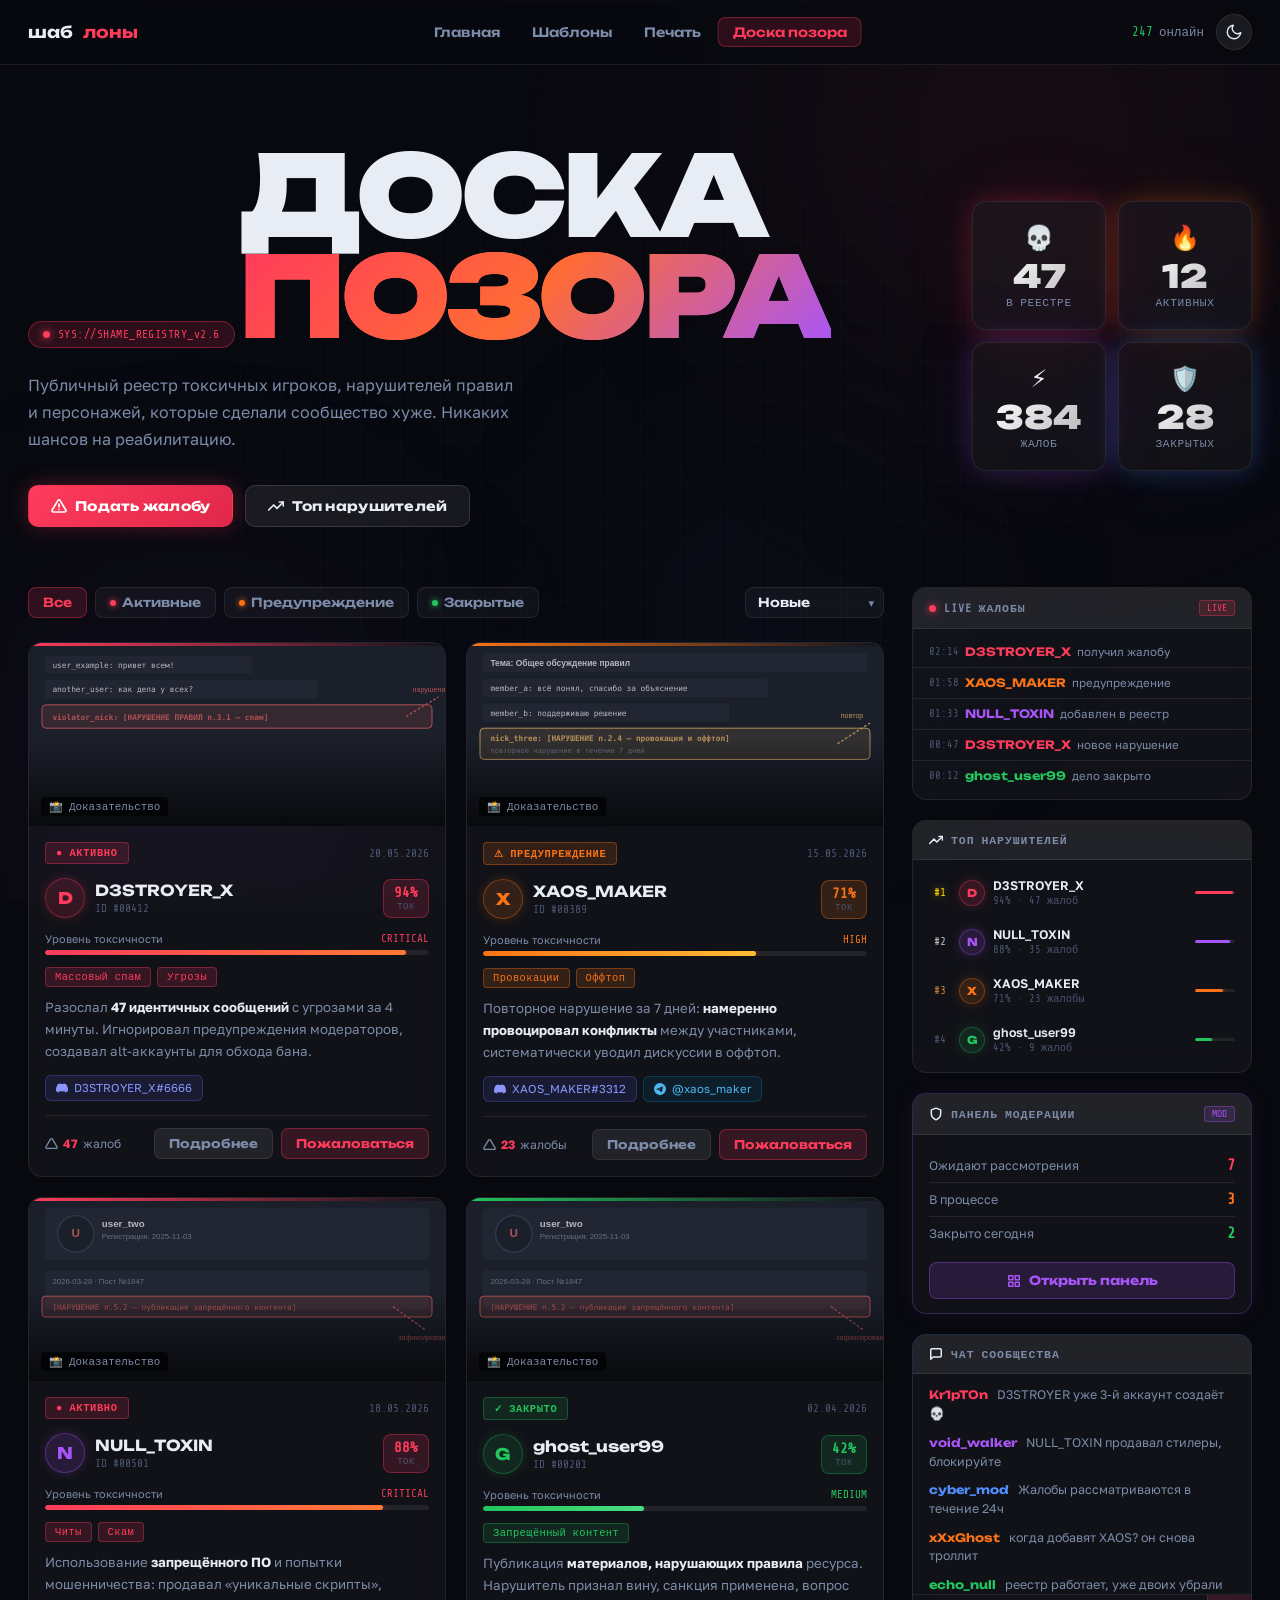
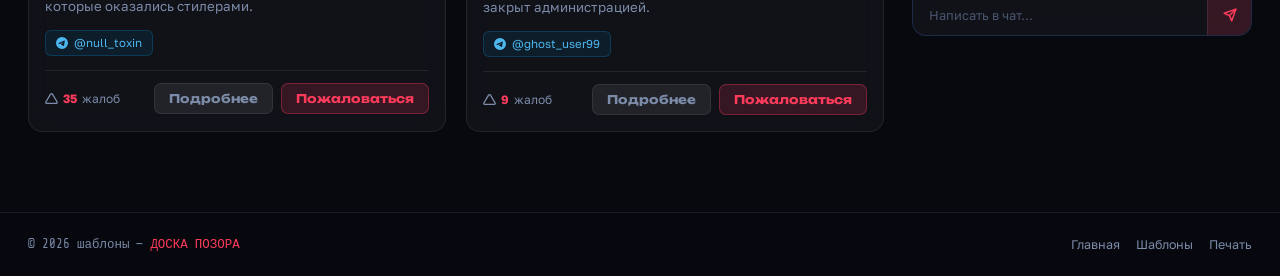
==== commit a2593ca9: "feat: complete cyberpunk dark redesign of Доска Позора - Full glassmorphism UI with glow effects and" ====
--- a/shame.html
+++ b/shame.html
@@ -1,31 +1,30 @@
 <!DOCTYPE html>
-<html lang="ru" data-theme="dark">
+<html lang="ru">
 <head>
 <meta charset="UTF-8">
 <meta name="viewport" content="width=device-width, initial-scale=1.0">
-<title>ДОСКА ПОЗОРА — шаблоны</title>
-<meta name="description" content="Публичный реестр токсичных игроков и нарушителей сообщества.">
+<title>ДОСКА ПОЗОРА — Реестр нарушителей</title>
+<meta name="description" content="Публичный реестр токсичных игроков и нарушителей правил сообщества.">
 <link rel="icon" href="logo.png" type="image/png">
 <link rel="preconnect" href="https://fonts.googleapis.com">
 <link rel="preconnect" href="https://fonts.gstatic.com" crossorigin>
-<link href="https://fonts.googleapis.com/css2?family=Unbounded:wght@400;600;700;800&family=Golos+Text:wght@400;500;600&display=swap" rel="stylesheet">
+<link href="https://fonts.googleapis.com/css2?family=Unbounded:wght@400;600;700;800;900&family=Golos+Text:wght@400;500;600&family=Share+Tech+Mono&display=swap" rel="stylesheet">
 <script src="theme.js"></script>
 <link rel="stylesheet" href="shame.css">
 </head>
 <body>
 
 
-<!-- ── Background layers ── -->
-<div class="mesh-bg" aria-hidden="true">
-  <span class="orb orb1"></span>
-  <span class="orb orb2"></span>
-  <span class="orb orb3"></span>
-  <span class="orb orb4"></span>
+<!-- ══ BACKGROUND LAYERS ══════════════════════════════════════ -->
+<div class="cyber-bg" aria-hidden="true">
+  <div class="cyber-grid"></div>
+  <div class="orb orb--red"></div>
+  <div class="orb orb--purple"></div>
+  <div class="orb orb--blue"></div>
+  <div class="scan-line"></div>
 </div>
-<div class="scan-lines" aria-hidden="true"></div>
-<div class="dot-grid" aria-hidden="true"></div>
-
-<!-- ── HEADER ── -->
+
+<!-- ══ HEADER ════════════════════════════════════════════════ -->
 <header class="site-header">
   <div class="header-inner">
     <a href="index.html" class="logo">
@@ -39,339 +38,638 @@
       <a href="shame.html" class="active">Доска позора</a>
     </nav>
     <div class="header-actions">
+      <div class="online-indicator">
+        <span class="online-dot"></span>
+        <span class="online-count" id="onlineCount">247</span> онлайн
+      </div>
       <button class="theme-btn" id="themeBtn" title="Сменить тему" aria-label="Сменить тему"></button>
-      <a href="templates.html" class="header-cta">
-        Шаблоны
-        <svg width="13" height="13" viewBox="0 0 24 24" fill="none" stroke="currentColor" stroke-width="2.5" stroke-linecap="round" stroke-linejoin="round"><path d="M5 12h14M13 5l7 7-7 7"/></svg>
-      </a>
     </div>
   </div>
 </header>
 
-<!-- ── MAIN ── -->
+<!-- ══ MAIN ══════════════════════════════════════════════════ -->
 <main>
 
-  <!-- HERO SECTION -->
-  <section class="hero-section">
+  <!-- ── HERO BLOCK ──────────────────────────────────────────── -->
+  <section class="hero">
     <div class="hero-inner">
-      <div class="hero-text">
+      <div class="hero-content">
         <div class="hero-tag">
-          <span class="pulse-dot"></span>
-          <span>СИСТЕМА АКТИВНА</span>
-          <span class="hero-tag-count" id="onlineCount">247 онлайн</span>
+          <span class="pulse-dot pulse-dot--red"></span>
+          <span class="mono">SYS://SHAME_REGISTRY_v2.6</span>
         </div>
         <h1 class="hero-title">
-          <span class="title-line1">ДОСКА</span>
-          <span class="title-line2">ПОЗОРА</span>
+          <span class="hero-title__line1">ДОСКА</span>
+          <span class="hero-title__line2">ПОЗОРА</span>
+          <span class="hero-title__glitch" aria-hidden="true">ПОЗОРА</span>
         </h1>
-        <p class="hero-sub">Публичный реестр токсичных игроков, нарушителей и мошенников сообщества. Прозрачность — наше оружие.</p>
-        <div class="hero-stats">
-          <div class="hstat"><span class="hstat-val" id="totalCount">0</span><span class="hstat-label">Записей</span></div>
-          <div class="hstat-div"></div>
-          <div class="hstat"><span class="hstat-val" id="activeCount">0</span><span class="hstat-label">Активных</span></div>
-          <div class="hstat-div"></div>
-          <div class="hstat"><span class="hstat-val" id="reportCount">0</span><span class="hstat-label">Жалоб</span></div>
-          <div class="hstat-div"></div>
-          <div class="hstat"><span class="hstat-val" id="warnCount">0</span><span class="hstat-label">Предупреждений</span></div>
-        </div>
-      </div>
-      <div class="hero-visual">
-        <div class="glitch-frame">
-          <div class="glitch-inner">
-            <div class="skull-icon" aria-hidden="true">
-              <svg viewBox="0 0 100 100" fill="none" xmlns="http://www.w3.org/2000/svg">
-                <circle cx="50" cy="44" r="30" stroke="currentColor" stroke-width="3"/>
-                <rect x="34" y="68" width="10" height="18" rx="2" fill="currentColor"/>
-                <rect x="46" y="68" width="10" height="18" rx="2" fill="currentColor"/>
-                <rect x="58" y="68" width="8" height="18" rx="2" fill="currentColor"/>
-                <circle cx="40" cy="42" r="7" fill="currentColor"/>
-                <circle cx="60" cy="42" r="7" fill="currentColor"/>
-                <circle cx="40" cy="42" r="3" fill="var(--bg)"/>
-                <circle cx="60" cy="42" r="3" fill="var(--bg)"/>
-                <path d="M44 58 Q50 54 56 58" stroke="currentColor" stroke-width="2.5" stroke-linecap="round"/>
-              </svg>
-            </div>
-            <div class="glitch-text" data-text="TOXIC">TOXIC</div>
-          </div>
-          <div class="frame-corner fc-tl"></div>
-          <div class="frame-corner fc-tr"></div>
-          <div class="frame-corner fc-bl"></div>
-          <div class="frame-corner fc-br"></div>
-          <div class="scan-beam"></div>
-        </div>
-        <div class="floating-badges">
-          <div class="fb fb1">☠ BANNED</div>
-          <div class="fb fb2">⚠ WARNING</div>
-          <div class="fb fb3">🔴 ACTIVE</div>
+        <p class="hero-sub">Публичный реестр токсичных игроков, нарушителей правил и&nbsp;персонажей, которые сделали сообщество хуже. Никаких шансов на&nbsp;реабилитацию.</p>
+        <div class="hero-cta-row">
+          <button class="btn btn--danger" id="btnReport">
+            <svg width="16" height="16" viewBox="0 0 24 24" fill="none" stroke="currentColor" stroke-width="2.5" stroke-linecap="round" stroke-linejoin="round"><path d="M10.29 3.86L1.82 18a2 2 0 0 0 1.71 3h16.94a2 2 0 0 0 1.71-3L13.71 3.86a2 2 0 0 0-3.42 0z"/><line x1="12" y1="9" x2="12" y2="13"/><line x1="12" y1="17" x2="12.01" y2="17"/></svg>
+            Подать жалобу
+          </button>
+          <button class="btn btn--ghost" id="btnTop">
+            <svg width="16" height="16" viewBox="0 0 24 24" fill="none" stroke="currentColor" stroke-width="2.5" stroke-linecap="round" stroke-linejoin="round"><polyline points="23 6 13.5 15.5 8.5 10.5 1 18"/><polyline points="17 6 23 6 23 12"/></svg>
+            Топ нарушителей
+          </button>
+        </div>
+      </div>
+      <div class="hero-stats-panel">
+        <div class="stat-card stat-card--glow-red">
+          <div class="stat-card__icon">💀</div>
+          <div class="stat-card__value" data-count="47">0</div>
+          <div class="stat-card__label">В реестре</div>
+        </div>
+        <div class="stat-card stat-card--glow-orange">
+          <div class="stat-card__icon">🔥</div>
+          <div class="stat-card__value" data-count="12">0</div>
+          <div class="stat-card__label">Активных</div>
+        </div>
+        <div class="stat-card stat-card--glow-purple">
+          <div class="stat-card__icon">⚡</div>
+          <div class="stat-card__value" data-count="384">0</div>
+          <div class="stat-card__label">Жалоб</div>
+        </div>
+        <div class="stat-card stat-card--glow-blue">
+          <div class="stat-card__icon">🛡️</div>
+          <div class="stat-card__value" data-count="28">0</div>
+          <div class="stat-card__label">Закрытых</div>
         </div>
       </div>
     </div>
   </section>
 
-
-
-  <!-- CONTENT GRID -->
-  <div class="content-wrap">
-
-    <!-- LEFT: MAIN CONTENT -->
-    <div class="content-main">
-
-      <!-- FILTERS + SEARCH -->
+  <!-- ── MAIN CONTENT (cards + sidebar) ─────────────────────── -->
+  <div class="content-layout">
+
+    <!-- ── LEFT: CARDS ──────────────────────────────────────── -->
+    <div class="cards-column">
+
+      <!-- filters & sort -->
       <div class="toolbar">
-        <div class="search-box">
-          <svg class="search-icon" viewBox="0 0 24 24" fill="none" stroke="currentColor" stroke-width="2" stroke-linecap="round" stroke-linejoin="round"><circle cx="11" cy="11" r="8"/><path d="m21 21-4.35-4.35"/></svg>
-          <input type="text" id="searchInput" class="search-input" placeholder="Поиск по нику, нарушению...">
-        </div>
-        <div class="filter-pills">
-          <button class="pill active" data-filter="all">Все</button>
-          <button class="pill" data-filter="active">
-            <span class="pill-dot pill-dot--red"></span>Активные
+        <div class="filters" id="filters">
+          <button class="filter-btn active" data-filter="all">Все</button>
+          <button class="filter-btn" data-filter="active">
+            <span class="dot dot--red"></span>Активные
           </button>
-          <button class="pill" data-filter="warning">
-            <span class="pill-dot pill-dot--yellow"></span>Предупреждение
+          <button class="filter-btn" data-filter="warning">
+            <span class="dot dot--orange"></span>Предупреждение
           </button>
-          <button class="pill" data-filter="resolved">
-            <span class="pill-dot pill-dot--green"></span>Закрытые
+          <button class="filter-btn" data-filter="resolved">
+            <span class="dot dot--green"></span>Закрытые
           </button>
         </div>
-        <div class="sort-box">
-          <select id="sortSelect" class="sort-select">
-            <option value="date-desc">Сначала новые</option>
-            <option value="date-asc">Сначала старые</option>
-            <option value="toxic-desc">По токсичности ↓</option>
-            <option value="reports-desc">По жалобам ↓</option>
+        <div class="sort-wrap">
+          <select class="sort-select" id="sortSelect">
+            <option value="newest">Новые</option>
+            <option value="toxic">Токсичность ↑</option>
+            <option value="reports">Жалобы ↑</option>
           </select>
         </div>
       </div>
 
-      <!-- TOP VIOLATORS TABLE -->
-      <div class="section-block">
-        <div class="section-head">
-          <h2 class="section-title">
-            <svg viewBox="0 0 24 24" fill="none" stroke="currentColor" stroke-width="2" stroke-linecap="round" stroke-linejoin="round" width="18" height="18"><polygon points="12 2 15.09 8.26 22 9.27 17 14.14 18.18 21.02 12 17.77 5.82 21.02 7 14.14 2 9.27 8.91 8.26 12 2"/></svg>
-            ТОП НАРУШИТЕЛЕЙ
-          </h2>
-          <span class="section-tag">За всё время</span>
-        </div>
-        <div class="top-table">
-          <div class="top-table-head">
-            <span>#</span><span>Игрок</span><span>Токсичность</span><span>Жалоб</span><span>Статус</span>
-          </div>
-          <div class="top-table-body" id="topTableBody">
-            <!-- JS filled -->
-          </div>
-        </div>
-      </div>
-
-      <!-- CARDS GRID -->
-      <div class="section-block">
-        <div class="section-head">
-          <h2 class="section-title">
-            <svg viewBox="0 0 24 24" fill="none" stroke="currentColor" stroke-width="2" stroke-linecap="round" stroke-linejoin="round" width="18" height="18"><path d="M17 21v-2a4 4 0 0 0-4-4H5a4 4 0 0 0-4 4v2"/><circle cx="9" cy="7" r="4"/><path d="M23 21v-2a4 4 0 0 0-3-3.87"/><path d="M16 3.13a4 4 0 0 1 0 7.75"/></svg>
-            РЕЕСТР НАРУШЕНИЙ
-          </h2>
-          <span class="section-tag" id="cardsCount">0 записей</span>
-        </div>
-        <div class="cards-grid" id="cardsGrid">
-          <!-- JS filled -->
-        </div>
-      </div>
-
-    </div>
-
-    <!-- RIGHT: SIDEBAR -->
+      <!-- cards grid -->
+      <div class="cards-grid" id="cardsGrid">
+
+
+        <!-- ── CARD 1 ── -->
+        <article class="v-card" data-status="active" data-toxic="94" data-reports="47" data-date="2026-05-20">
+          <div class="v-card__top-bar v-card__top-bar--red"></div>
+          <div class="v-card__screenshot" onclick="openLightbox('screenshots/placeholder-1.svg','D3STROYER_X — Массовый спам и угрозы')">
+            <img src="screenshots/placeholder-1.svg" alt="Скриншот" loading="lazy">
+            <div class="v-card__shot-overlay">
+              <span class="v-card__shot-badge">📸 Доказательство</span>
+              <span class="v-card__zoom">🔍 Увеличить</span>
+            </div>
+          </div>
+          <div class="v-card__body">
+            <div class="v-card__header">
+              <span class="status-badge status-badge--active">● АКТИВНО</span>
+              <span class="v-card__date mono">20.05.2026</span>
+            </div>
+            <div class="v-card__user-block">
+              <div class="avatar avatar--red">D</div>
+              <div class="v-card__user-info">
+                <div class="v-card__nick">D3STROYER_X</div>
+                <div class="v-card__uid mono">ID #00412</div>
+              </div>
+              <div class="toxicity-badge toxicity-badge--critical">
+                <span class="mono">94%</span>
+                <span class="toxicity-label">ТОК</span>
+              </div>
+            </div>
+            <div class="toxicity-bar-wrap">
+              <div class="toxicity-bar-label">
+                <span>Уровень токсичности</span>
+                <span class="mono toxicity-value--red">CRITICAL</span>
+              </div>
+              <div class="toxicity-bar">
+                <div class="toxicity-bar__fill toxicity-bar__fill--red" style="--w:94%"></div>
+              </div>
+            </div>
+            <div class="v-card__reason">
+              <span class="reason-tag reason-tag--red">Массовый спам</span>
+              <span class="reason-tag reason-tag--red">Угрозы</span>
+            </div>
+            <p class="v-card__desc">Разослал <strong>47 идентичных сообщений</strong> с угрозами за 4 минуты. Игнорировал предупреждения модераторов, создавал alt-аккаунты для обхода бана.</p>
+            <div class="v-card__contacts">
+              <a class="contact-tag contact-tag--discord" href="#" target="_blank" rel="noopener">
+                <svg viewBox="0 0 24 24" fill="currentColor" width="12" height="12"><path d="M20.317 4.37a19.791 19.791 0 0 0-4.885-1.515.074.074 0 0 0-.079.037c-.21.375-.444.864-.608 1.25a18.27 18.27 0 0 0-5.487 0 12.64 12.64 0 0 0-.617-1.25.077.077 0 0 0-.079-.037A19.736 19.736 0 0 0 3.677 4.37a.07.07 0 0 0-.032.027C.533 9.046-.32 13.58.099 18.057a.082.082 0 0 0 .031.057 19.9 19.9 0 0 0 5.993 3.03.078.078 0 0 0 .084-.028c.462-.63.874-1.295 1.226-1.994a.076.076 0 0 0-.041-.106 13.107 13.107 0 0 1-1.872-.892.077.077 0 0 1-.008-.128 10.2 10.2 0 0 0 .372-.292.074.074 0 0 1 .077-.01c3.928 1.793 8.18 1.793 12.062 0a.074.074 0 0 1 .078.01c.12.098.246.198.373.292a.077.077 0 0 1-.006.127 12.299 12.299 0 0 1-1.873.892.077.077 0 0 0-.041.107c.36.698.772 1.362 1.225 1.993a.076.076 0 0 0 .084.028 19.839 19.839 0 0 0 6.002-3.03.077.077 0 0 0 .032-.054c.5-5.177-.838-9.674-3.549-13.66a.061.061 0 0 0-.031-.03z"/></svg>
+                D3STROYER_X#6666
+              </a>
+            </div>
+            <div class="v-card__report-row">
+              <span class="reports-count">
+                <svg width="13" height="13" viewBox="0 0 24 24" fill="none" stroke="currentColor" stroke-width="2.5" stroke-linecap="round" stroke-linejoin="round"><path d="M10.29 3.86L1.82 18a2 2 0 0 0 1.71 3h16.94a2 2 0 0 0 1.71-3L13.71 3.86a2 2 0 0 0-3.42 0z"/></svg>
+                <strong>47</strong> жалоб
+              </span>
+              <div class="v-card__actions">
+                <button class="card-btn card-btn--ghost" onclick="openDetail(this)">Подробнее</button>
+                <button class="card-btn card-btn--danger" onclick="reportUser(this)">Пожаловаться</button>
+              </div>
+            </div>
+          </div>
+        </article>
+
+        <!-- ── CARD 2 ── -->
+        <article class="v-card" data-status="warning" data-toxic="71" data-reports="23" data-date="2026-05-15">
+          <div class="v-card__top-bar v-card__top-bar--orange"></div>
+          <div class="v-card__screenshot" onclick="openLightbox('screenshots/placeholder-3.svg','XAOS_MAKER — Провокации и оффтоп')">
+            <img src="screenshots/placeholder-3.svg" alt="Скриншот" loading="lazy">
+            <div class="v-card__shot-overlay">
+              <span class="v-card__shot-badge">📸 Доказательство</span>
+              <span class="v-card__zoom">🔍 Увеличить</span>
+            </div>
+          </div>
+          <div class="v-card__body">
+            <div class="v-card__header">
+              <span class="status-badge status-badge--warning">⚠ ПРЕДУПРЕЖДЕНИЕ</span>
+              <span class="v-card__date mono">15.05.2026</span>
+            </div>
+            <div class="v-card__user-block">
+              <div class="avatar avatar--orange">X</div>
+              <div class="v-card__user-info">
+                <div class="v-card__nick">XAOS_MAKER</div>
+                <div class="v-card__uid mono">ID #00389</div>
+              </div>
+              <div class="toxicity-badge toxicity-badge--high">
+                <span class="mono">71%</span>
+                <span class="toxicity-label">ТОК</span>
+              </div>
+            </div>
+            <div class="toxicity-bar-wrap">
+              <div class="toxicity-bar-label">
+                <span>Уровень токсичности</span>
+                <span class="mono toxicity-value--orange">HIGH</span>
+              </div>
+              <div class="toxicity-bar">
+                <div class="toxicity-bar__fill toxicity-bar__fill--orange" style="--w:71%"></div>
+              </div>
+            </div>
+            <div class="v-card__reason">
+              <span class="reason-tag reason-tag--orange">Провокации</span>
+              <span class="reason-tag reason-tag--orange">Оффтоп</span>
+            </div>
+            <p class="v-card__desc">Повторное нарушение за 7 дней: <strong>намеренно провоцировал конфликты</strong> между участниками, систематически уводил дискуссии в оффтоп.</p>
+            <div class="v-card__contacts">
+              <a class="contact-tag contact-tag--discord" href="#" target="_blank" rel="noopener">
+                <svg viewBox="0 0 24 24" fill="currentColor" width="12" height="12"><path d="M20.317 4.37a19.791 19.791 0 0 0-4.885-1.515.074.074 0 0 0-.079.037c-.21.375-.444.864-.608 1.25a18.27 18.27 0 0 0-5.487 0 12.64 12.64 0 0 0-.617-1.25.077.077 0 0 0-.079-.037A19.736 19.736 0 0 0 3.677 4.37a.07.07 0 0 0-.032.027C.533 9.046-.32 13.58.099 18.057a.082.082 0 0 0 .031.057 19.9 19.9 0 0 0 5.993 3.03.078.078 0 0 0 .084-.028c.462-.63.874-1.295 1.226-1.994a.076.076 0 0 0-.041-.106 13.107 13.107 0 0 1-1.872-.892.077.077 0 0 1-.008-.128 10.2 10.2 0 0 0 .372-.292.074.074 0 0 1 .077-.01c3.928 1.793 8.18 1.793 12.062 0a.074.074 0 0 1 .078.01c.12.098.246.198.373.292a.077.077 0 0 1-.006.127 12.299 12.299 0 0 1-1.873.892.077.077 0 0 0-.041.107c.36.698.772 1.362 1.225 1.993a.076.076 0 0 0 .084.028 19.839 19.839 0 0 0 6.002-3.03.077.077 0 0 0 .032-.054c.5-5.177-.838-9.674-3.549-13.66a.061.061 0 0 0-.031-.03z"/></svg>
+                XAOS_MAKER#3312
+              </a>
+              <a class="contact-tag contact-tag--telegram" href="#" target="_blank" rel="noopener">
+                <svg viewBox="0 0 24 24" fill="currentColor" width="12" height="12"><path d="M11.944 0A12 12 0 0 0 0 12a12 12 0 0 0 12 12 12 12 0 0 0 12-12A12 12 0 0 0 12 0a12 12 0 0 0-.056 0zm4.962 7.224c.1-.002.321.023.465.14a.506.506 0 0 1 .171.325c.016.093.036.306.02.472-.18 1.898-.962 6.502-1.36 8.627-.168.9-.499 1.201-.82 1.23-.696.065-1.225-.46-1.9-.902-1.056-.693-1.653-1.124-2.678-1.8-1.185-.78-.417-1.21.258-1.91.177-.184 3.247-2.977 3.307-3.23.007-.032.014-.15-.056-.212s-.174-.041-.249-.024c-.106.024-1.793 1.14-5.061 3.345-.48.33-.913.49-1.302.48-.428-.008-1.252-.241-1.865-.44-.752-.245-1.349-.374-1.297-.789.027-.216.325-.437.893-.663 3.498-1.524 5.83-2.529 6.998-3.014 3.332-1.386 4.025-1.627 4.476-1.635z"/></svg>
+                @xaos_maker
+              </a>
+            </div>
+            <div class="v-card__report-row">
+              <span class="reports-count">
+                <svg width="13" height="13" viewBox="0 0 24 24" fill="none" stroke="currentColor" stroke-width="2.5" stroke-linecap="round" stroke-linejoin="round"><path d="M10.29 3.86L1.82 18a2 2 0 0 0 1.71 3h16.94a2 2 0 0 0 1.71-3L13.71 3.86a2 2 0 0 0-3.42 0z"/></svg>
+                <strong>23</strong> жалобы
+              </span>
+              <div class="v-card__actions">
+                <button class="card-btn card-btn--ghost" onclick="openDetail(this)">Подробнее</button>
+                <button class="card-btn card-btn--danger" onclick="reportUser(this)">Пожаловаться</button>
+              </div>
+            </div>
+          </div>
+        </article>
+
+        <!-- ── CARD 3 ── -->
+        <article class="v-card" data-status="active" data-toxic="88" data-reports="35" data-date="2026-05-18">
+          <div class="v-card__top-bar v-card__top-bar--red"></div>
+          <div class="v-card__screenshot" onclick="openLightbox('screenshots/placeholder-2.svg','NULL_TOXIN — Читы и скам')">
+            <img src="screenshots/placeholder-2.svg" alt="Скриншот" loading="lazy">
+            <div class="v-card__shot-overlay">
+              <span class="v-card__shot-badge">📸 Доказательство</span>
+              <span class="v-card__zoom">🔍 Увеличить</span>
+            </div>
+          </div>
+          <div class="v-card__body">
+            <div class="v-card__header">
+              <span class="status-badge status-badge--active">● АКТИВНО</span>
+              <span class="v-card__date mono">18.05.2026</span>
+            </div>
+            <div class="v-card__user-block">
+              <div class="avatar avatar--purple">N</div>
+              <div class="v-card__user-info">
+                <div class="v-card__nick">NULL_TOXIN</div>
+                <div class="v-card__uid mono">ID #00501</div>
+              </div>
+              <div class="toxicity-badge toxicity-badge--critical">
+                <span class="mono">88%</span>
+                <span class="toxicity-label">ТОК</span>
+              </div>
+            </div>
+            <div class="toxicity-bar-wrap">
+              <div class="toxicity-bar-label">
+                <span>Уровень токсичности</span>
+                <span class="mono toxicity-value--red">CRITICAL</span>
+              </div>
+              <div class="toxicity-bar">
+                <div class="toxicity-bar__fill toxicity-bar__fill--red" style="--w:88%"></div>
+              </div>
+            </div>
+            <div class="v-card__reason">
+              <span class="reason-tag reason-tag--red">Читы</span>
+              <span class="reason-tag reason-tag--red">Скам</span>
+            </div>
+            <p class="v-card__desc">Использование <strong>запрещённого ПО</strong> и попытки мошенничества: продавал «уникальные скрипты», которые оказались стилерами.</p>
+            <div class="v-card__contacts">
+              <a class="contact-tag contact-tag--telegram" href="#" target="_blank" rel="noopener">
+                <svg viewBox="0 0 24 24" fill="currentColor" width="12" height="12"><path d="M11.944 0A12 12 0 0 0 0 12a12 12 0 0 0 12 12 12 12 0 0 0 12-12A12 12 0 0 0 12 0a12 12 0 0 0-.056 0zm4.962 7.224c.1-.002.321.023.465.14a.506.506 0 0 1 .171.325c.016.093.036.306.02.472-.18 1.898-.962 6.502-1.36 8.627-.168.9-.499 1.201-.82 1.23-.696.065-1.225-.46-1.9-.902-1.056-.693-1.653-1.124-2.678-1.8-1.185-.78-.417-1.21.258-1.91.177-.184 3.247-2.977 3.307-3.23.007-.032.014-.15-.056-.212s-.174-.041-.249-.024c-.106.024-1.793 1.14-5.061 3.345-.48.33-.913.49-1.302.48-.428-.008-1.252-.241-1.865-.44-.752-.245-1.349-.374-1.297-.789.027-.216.325-.437.893-.663 3.498-1.524 5.83-2.529 6.998-3.014 3.332-1.386 4.025-1.627 4.476-1.635z"/></svg>
+                @null_toxin
+              </a>
+            </div>
+            <div class="v-card__report-row">
+              <span class="reports-count">
+                <svg width="13" height="13" viewBox="0 0 24 24" fill="none" stroke="currentColor" stroke-width="2.5" stroke-linecap="round" stroke-linejoin="round"><path d="M10.29 3.86L1.82 18a2 2 0 0 0 1.71 3h16.94a2 2 0 0 0 1.71-3L13.71 3.86a2 2 0 0 0-3.42 0z"/></svg>
+                <strong>35</strong> жалоб
+              </span>
+              <div class="v-card__actions">
+                <button class="card-btn card-btn--ghost" onclick="openDetail(this)">Подробнее</button>
+                <button class="card-btn card-btn--danger" onclick="reportUser(this)">Пожаловаться</button>
+              </div>
+            </div>
+          </div>
+        </article>
+
+        <!-- ── CARD 4 ── -->
+        <article class="v-card" data-status="resolved" data-toxic="42" data-reports="9" data-date="2026-04-02">
+          <div class="v-card__top-bar v-card__top-bar--green"></div>
+          <div class="v-card__screenshot" onclick="openLightbox('screenshots/placeholder-2.svg','ghost_user99 — Запрещённый контент')">
+            <img src="screenshots/placeholder-2.svg" alt="Скриншот" loading="lazy">
+            <div class="v-card__shot-overlay">
+              <span class="v-card__shot-badge">📸 Доказательство</span>
+              <span class="v-card__zoom">🔍 Увеличить</span>
+            </div>
+          </div>
+          <div class="v-card__body">
+            <div class="v-card__header">
+              <span class="status-badge status-badge--resolved">✓ ЗАКРЫТО</span>
+              <span class="v-card__date mono">02.04.2026</span>
+            </div>
+            <div class="v-card__user-block">
+              <div class="avatar avatar--green">G</div>
+              <div class="v-card__user-info">
+                <div class="v-card__nick">ghost_user99</div>
+                <div class="v-card__uid mono">ID #00201</div>
+              </div>
+              <div class="toxicity-badge toxicity-badge--medium">
+                <span class="mono">42%</span>
+                <span class="toxicity-label">ТОК</span>
+              </div>
+            </div>
+            <div class="toxicity-bar-wrap">
+              <div class="toxicity-bar-label">
+                <span>Уровень токсичности</span>
+                <span class="mono toxicity-value--green">MEDIUM</span>
+              </div>
+              <div class="toxicity-bar">
+                <div class="toxicity-bar__fill toxicity-bar__fill--green" style="--w:42%"></div>
+              </div>
+            </div>
+            <div class="v-card__reason">
+              <span class="reason-tag reason-tag--green">Запрещённый контент</span>
+            </div>
+            <p class="v-card__desc">Публикация <strong>материалов, нарушающих правила</strong> ресурса. Нарушитель признал вину, санкция применена, вопрос закрыт администрацией.</p>
+            <div class="v-card__contacts">
+              <a class="contact-tag contact-tag--telegram" href="#" target="_blank" rel="noopener">
+                <svg viewBox="0 0 24 24" fill="currentColor" width="12" height="12"><path d="M11.944 0A12 12 0 0 0 0 12a12 12 0 0 0 12 12 12 12 0 0 0 12-12A12 12 0 0 0 12 0a12 12 0 0 0-.056 0zm4.962 7.224c.1-.002.321.023.465.14a.506.506 0 0 1 .171.325c.016.093.036.306.02.472-.18 1.898-.962 6.502-1.36 8.627-.168.9-.499 1.201-.82 1.23-.696.065-1.225-.46-1.9-.902-1.056-.693-1.653-1.124-2.678-1.8-1.185-.78-.417-1.21.258-1.91.177-.184 3.247-2.977 3.307-3.23.007-.032.014-.15-.056-.212s-.174-.041-.249-.024c-.106.024-1.793 1.14-5.061 3.345-.48.33-.913.49-1.302.48-.428-.008-1.252-.241-1.865-.44-.752-.245-1.349-.374-1.297-.789.027-.216.325-.437.893-.663 3.498-1.524 5.83-2.529 6.998-3.014 3.332-1.386 4.025-1.627 4.476-1.635z"/></svg>
+                @ghost_user99
+              </a>
+            </div>
+            <div class="v-card__report-row">
+              <span class="reports-count">
+                <svg width="13" height="13" viewBox="0 0 24 24" fill="none" stroke="currentColor" stroke-width="2.5" stroke-linecap="round" stroke-linejoin="round"><path d="M10.29 3.86L1.82 18a2 2 0 0 0 1.71 3h16.94a2 2 0 0 0 1.71-3L13.71 3.86a2 2 0 0 0-3.42 0z"/></svg>
+                <strong>9</strong> жалоб
+              </span>
+              <div class="v-card__actions">
+                <button class="card-btn card-btn--ghost" onclick="openDetail(this)">Подробнее</button>
+                <button class="card-btn card-btn--danger" onclick="reportUser(this)">Пожаловаться</button>
+              </div>
+            </div>
+          </div>
+        </article>
+
+      </div><!-- /cards-grid -->
+    </div><!-- /cards-column -->
+
+
+    <!-- ── RIGHT: SIDEBAR ──────────────────────────────────────── -->
     <aside class="sidebar">
 
       <!-- LIVE FEED -->
-      <div class="sidebar-block">
-        <div class="sidebar-block-head">
-          <span class="live-dot"></span>
-          <span class="sidebar-block-title">LIVE ЖАЛОБЫ</span>
-        </div>
-        <div class="live-feed" id="liveFeed">
-          <!-- JS filled -->
+      <div class="sidebar-card">
+        <div class="sidebar-card__header">
+          <span class="pulse-dot pulse-dot--red"></span>
+          <span class="sidebar-card__title">LIVE ЖАЛОБЫ</span>
+          <span class="live-badge mono">LIVE</span>
+        </div>
+        <div class="feed" id="liveFeed">
+          <div class="feed-item">
+            <span class="feed-item__time mono">02:14</span>
+            <span class="feed-item__user feed-item__user--red">D3STROYER_X</span>
+            <span class="feed-item__action">получил жалобу</span>
+          </div>
+          <div class="feed-item">
+            <span class="feed-item__time mono">01:58</span>
+            <span class="feed-item__user feed-item__user--orange">XAOS_MAKER</span>
+            <span class="feed-item__action">предупреждение</span>
+          </div>
+          <div class="feed-item">
+            <span class="feed-item__time mono">01:33</span>
+            <span class="feed-item__user feed-item__user--purple">NULL_TOXIN</span>
+            <span class="feed-item__action">добавлен в реестр</span>
+          </div>
+          <div class="feed-item">
+            <span class="feed-item__time mono">00:47</span>
+            <span class="feed-item__user feed-item__user--red">D3STROYER_X</span>
+            <span class="feed-item__action">новое нарушение</span>
+          </div>
+          <div class="feed-item">
+            <span class="feed-item__time mono">00:12</span>
+            <span class="feed-item__user feed-item__user--green">ghost_user99</span>
+            <span class="feed-item__action">дело закрыто</span>
+          </div>
+        </div>
+      </div>
+
+      <!-- TOP VIOLATORS -->
+      <div class="sidebar-card" id="topViolators">
+        <div class="sidebar-card__header">
+          <svg width="14" height="14" viewBox="0 0 24 24" fill="none" stroke="currentColor" stroke-width="2.5" stroke-linecap="round" stroke-linejoin="round"><polyline points="23 6 13.5 15.5 8.5 10.5 1 18"/><polyline points="17 6 23 6 23 12"/></svg>
+          <span class="sidebar-card__title">ТОП НАРУШИТЕЛЕЙ</span>
+        </div>
+        <div class="top-list">
+          <div class="top-item">
+            <span class="top-rank top-rank--1 mono">#1</span>
+            <div class="avatar avatar--red avatar--sm">D</div>
+            <div class="top-info">
+              <div class="top-nick">D3STROYER_X</div>
+              <div class="top-meta mono">94% · 47 жалоб</div>
+            </div>
+            <div class="top-bar-mini">
+              <div class="top-bar-fill" style="--w:94%;--c:#ff3b5c"></div>
+            </div>
+          </div>
+          <div class="top-item">
+            <span class="top-rank top-rank--2 mono">#2</span>
+            <div class="avatar avatar--purple avatar--sm">N</div>
+            <div class="top-info">
+              <div class="top-nick">NULL_TOXIN</div>
+              <div class="top-meta mono">88% · 35 жалоб</div>
+            </div>
+            <div class="top-bar-mini">
+              <div class="top-bar-fill" style="--w:88%;--c:#a855f7"></div>
+            </div>
+          </div>
+          <div class="top-item">
+            <span class="top-rank top-rank--3 mono">#3</span>
+            <div class="avatar avatar--orange avatar--sm">X</div>
+            <div class="top-info">
+              <div class="top-nick">XAOS_MAKER</div>
+              <div class="top-meta mono">71% · 23 жалобы</div>
+            </div>
+            <div class="top-bar-mini">
+              <div class="top-bar-fill" style="--w:71%;--c:#f97316"></div>
+            </div>
+          </div>
+          <div class="top-item">
+            <span class="top-rank mono">#4</span>
+            <div class="avatar avatar--green avatar--sm">G</div>
+            <div class="top-info">
+              <div class="top-nick">ghost_user99</div>
+              <div class="top-meta mono">42% · 9 жалоб</div>
+            </div>
+            <div class="top-bar-mini">
+              <div class="top-bar-fill" style="--w:42%;--c:#22c55e"></div>
+            </div>
+          </div>
+        </div>
+      </div>
+
+      <!-- MODERATION PANEL -->
+      <div class="sidebar-card sidebar-card--mod">
+        <div class="sidebar-card__header">
+          <svg width="14" height="14" viewBox="0 0 24 24" fill="none" stroke="currentColor" stroke-width="2.5" stroke-linecap="round" stroke-linejoin="round"><path d="M12 22s8-4 8-10V5l-8-3-8 3v7c0 6 8 10 8 10z"/></svg>
+          <span class="sidebar-card__title">ПАНЕЛЬ МОДЕРАЦИИ</span>
+          <span class="mod-badge">MOD</span>
+        </div>
+        <div class="mod-panel">
+          <div class="mod-stat">
+            <span class="mod-stat__label">Ожидают рассмотрения</span>
+            <span class="mod-stat__val mono mod-stat__val--red">7</span>
+          </div>
+          <div class="mod-stat">
+            <span class="mod-stat__label">В процессе</span>
+            <span class="mod-stat__val mono mod-stat__val--orange">3</span>
+          </div>
+          <div class="mod-stat">
+            <span class="mod-stat__label">Закрыто сегодня</span>
+            <span class="mod-stat__val mono mod-stat__val--green">2</span>
+          </div>
+          <button class="mod-action-btn" id="btnModPanel">
+            <svg width="14" height="14" viewBox="0 0 24 24" fill="none" stroke="currentColor" stroke-width="2.5" stroke-linecap="round" stroke-linejoin="round"><rect x="3" y="3" width="7" height="7"/><rect x="14" y="3" width="7" height="7"/><rect x="14" y="14" width="7" height="7"/><rect x="3" y="14" width="7" height="7"/></svg>
+            Открыть панель
+          </button>
         </div>
       </div>
 
       <!-- CHAT -->
-      <div class="sidebar-block">
-        <div class="sidebar-block-head">
-          <svg viewBox="0 0 24 24" fill="none" stroke="currentColor" stroke-width="2" stroke-linecap="round" stroke-linejoin="round" width="14" height="14"><path d="M21 15a2 2 0 0 1-2 2H7l-4 4V5a2 2 0 0 1 2-2h14a2 2 0 0 1 2 2z"/></svg>
-          <span class="sidebar-block-title">ЧАТ СООБЩЕСТВА</span>
-          <span class="chat-online" id="chatOnline">● 247</span>
+      <div class="sidebar-card sidebar-card--chat">
+        <div class="sidebar-card__header">
+          <svg width="14" height="14" viewBox="0 0 24 24" fill="none" stroke="currentColor" stroke-width="2.5" stroke-linecap="round" stroke-linejoin="round"><path d="M21 15a2 2 0 0 1-2 2H7l-4 4V5a2 2 0 0 1 2-2h14a2 2 0 0 1 2 2z"/></svg>
+          <span class="sidebar-card__title">ЧАТ СООБЩЕСТВА</span>
+          <span class="online-dot" style="margin-left:auto"></span>
         </div>
         <div class="chat-messages" id="chatMessages">
-          <!-- JS filled -->
+          <div class="chat-msg">
+            <span class="chat-msg__nick" style="color:#ff3b5c">Kr1pT0n</span>
+            <span class="chat-msg__text">D3STROYER уже 3-й аккаунт создаёт 💀</span>
+          </div>
+          <div class="chat-msg">
+            <span class="chat-msg__nick" style="color:#a855f7">void_walker</span>
+            <span class="chat-msg__text">NULL_TOXIN продавал стилеры, блокируйте</span>
+          </div>
+          <div class="chat-msg">
+            <span class="chat-msg__nick" style="color:#4f8fff">cyber_mod</span>
+            <span class="chat-msg__text">Жалобы рассматриваются в течение 24ч</span>
+          </div>
+          <div class="chat-msg">
+            <span class="chat-msg__nick" style="color:#f97316">xXxGhost</span>
+            <span class="chat-msg__text">когда добавят XAOS? он снова троллит</span>
+          </div>
+          <div class="chat-msg">
+            <span class="chat-msg__nick" style="color:#22c55e">echo_null</span>
+            <span class="chat-msg__text">реестр работает, уже двоих убрали 👍</span>
+          </div>
         </div>
         <div class="chat-input-row">
-          <input type="text" id="chatInput" class="chat-input" placeholder="Написать в чат..." maxlength="200">
-          <button class="chat-send" id="chatSend" title="Отправить">
-            <svg viewBox="0 0 24 24" fill="none" stroke="currentColor" stroke-width="2.5" stroke-linecap="round" stroke-linejoin="round" width="16" height="16"><line x1="22" y1="2" x2="11" y2="13"/><polygon points="22 2 15 22 11 13 2 9 22 2"/></svg>
+          <input class="chat-input" type="text" placeholder="Написать в чат..." id="chatInput" maxlength="120">
+          <button class="chat-send-btn" id="chatSend">
+            <svg width="14" height="14" viewBox="0 0 24 24" fill="none" stroke="currentColor" stroke-width="2.5" stroke-linecap="round" stroke-linejoin="round"><line x1="22" y1="2" x2="11" y2="13"/><polygon points="22 2 15 22 11 13 2 9 22 2"/></svg>
           </button>
         </div>
       </div>
 
-      <!-- MOD PANEL -->
-      <div class="sidebar-block mod-panel">
-        <div class="sidebar-block-head">
-          <svg viewBox="0 0 24 24" fill="none" stroke="currentColor" stroke-width="2" stroke-linecap="round" stroke-linejoin="round" width="14" height="14"><path d="M12 22s8-4 8-10V5l-8-3-8 3v7c0 6 8 10 8 10z"/></svg>
-          <span class="sidebar-block-title">ПАНЕЛЬ МОДЕРАЦИИ</span>
-        </div>
-        <div class="mod-actions">
-          <button class="mod-btn mod-btn--danger" onclick="alert('Функция в разработке')">
-            <svg viewBox="0 0 24 24" fill="none" stroke="currentColor" stroke-width="2" stroke-linecap="round" stroke-linejoin="round" width="14" height="14"><circle cx="12" cy="12" r="10"/><line x1="15" y1="9" x2="9" y2="15"/><line x1="9" y1="9" x2="15" y2="15"/></svg>
-            Забанить игрока
-          </button>
-          <button class="mod-btn mod-btn--warn" onclick="alert('Функция в разработке')">
-            <svg viewBox="0 0 24 24" fill="none" stroke="currentColor" stroke-width="2" stroke-linecap="round" stroke-linejoin="round" width="14" height="14"><path d="m21.73 18-8-14a2 2 0 0 0-3.48 0l-8 14A2 2 0 0 0 4 21h16a2 2 0 0 0 1.73-3Z"/><line x1="12" y1="9" x2="12" y2="13"/><line x1="12" y1="17" x2="12.01" y2="17"/></svg>
-            Выдать предупреждение
-          </button>
-          <button class="mod-btn mod-btn--resolve" onclick="alert('Функция в разработке')">
-            <svg viewBox="0 0 24 24" fill="none" stroke="currentColor" stroke-width="2" stroke-linecap="round" stroke-linejoin="round" width="14" height="14"><polyline points="20 6 9 17 4 12"/></svg>
-            Закрыть дело
-          </button>
-          <button class="mod-btn mod-btn--add" id="addCardBtn">
-            <svg viewBox="0 0 24 24" fill="none" stroke="currentColor" stroke-width="2" stroke-linecap="round" stroke-linejoin="round" width="14" height="14"><line x1="12" y1="5" x2="12" y2="19"/><line x1="5" y1="12" x2="19" y2="12"/></svg>
-            Добавить запись
-          </button>
-        </div>
-        <div class="mod-stats-mini">
-          <div class="msm-item"><span>Сегодня добавлено</span><strong id="todayAdded">2</strong></div>
-          <div class="msm-item"><span>На рассмотрении</span><strong id="pendingCount">5</strong></div>
-          <div class="msm-item"><span>Модераторов онлайн</span><strong>3</strong></div>
-        </div>
-      </div>
-
-      <!-- TOXICITY RATING -->
-      <div class="sidebar-block">
-        <div class="sidebar-block-head">
-          <svg viewBox="0 0 24 24" fill="none" stroke="currentColor" stroke-width="2" stroke-linecap="round" stroke-linejoin="round" width="14" height="14"><polyline points="22 12 18 12 15 21 9 3 6 12 2 12"/></svg>
-          <span class="sidebar-block-title">РЕЙТИНГ ТОКСИЧНОСТИ</span>
-        </div>
-        <div class="tox-chart" id="toxChart">
-          <!-- JS filled -->
-        </div>
-      </div>
-
-    </aside>
+    </aside><!-- /sidebar -->
+  </div><!-- /content-layout -->
+
+</main>
+
+<!-- ══ FOOTER ════════════════════════════════════════════════ -->
+<footer class="site-footer">
+  <div class="footer-inner">
+    <span class="mono">© <span id="year">2026</span> шаблоны — <span style="color:var(--red-glow)">ДОСКА ПОЗОРА</span></span>
+    <div class="footer-links">
+      <a href="index.html">Главная</a>
+      <a href="templates.html">Шаблоны</a>
+      <a href="typing.html">Печать</a>
+    </div>
   </div>
-</main>
-
-
-
-<!-- DETAIL MODAL -->
-<div class="modal-overlay" id="modalOverlay">
-  <div class="modal-box" id="modalBox">
-    <div class="modal-header">
-      <h3 class="modal-title" id="modalTitle">Подробнее</h3>
-      <button class="modal-close" id="modalClose">
-        <svg viewBox="0 0 24 24" fill="none" stroke="currentColor" stroke-width="2.5" stroke-linecap="round" stroke-linejoin="round" width="18" height="18"><line x1="18" y1="6" x2="6" y2="18"/><line x1="6" y1="6" x2="18" y2="18"/></svg>
-      </button>
-    </div>
-    <div class="modal-body" id="modalBody"><!-- JS filled --></div>
+</footer>
+
+<!-- ══ LIGHTBOX ══════════════════════════════════════════════ -->
+<div class="lightbox" id="lightbox" onclick="if(event.target===this)closeLightbox()">
+  <div class="lightbox__inner">
+    <div class="lightbox__topbar">
+      <span class="lightbox__title mono" id="lbTitle"></span>
+      <button class="lightbox__close" onclick="closeLightbox()">✕</button>
+    </div>
+    <img class="lightbox__img" id="lbImg" src="" alt="">
   </div>
 </div>
 
-<!-- REPORT MODAL -->
-<div class="modal-overlay" id="reportOverlay">
-  <div class="modal-box modal-box--sm" id="reportBox">
-    <div class="modal-header">
-      <h3 class="modal-title">Пожаловаться</h3>
-      <button class="modal-close" id="reportClose">
-        <svg viewBox="0 0 24 24" fill="none" stroke="currentColor" stroke-width="2.5" stroke-linecap="round" stroke-linejoin="round" width="18" height="18"><line x1="18" y1="6" x2="6" y2="18"/><line x1="6" y1="6" x2="18" y2="18"/></svg>
-      </button>
-    </div>
-    <div class="modal-body">
-      <div class="report-form">
-        <label class="rf-label">Ник нарушителя</label>
-        <input type="text" class="rf-input" id="reportNick" placeholder="username#0000">
-        <label class="rf-label">Тип нарушения</label>
-        <select class="rf-select" id="reportType">
-          <option>Спам и флуд</option>
-          <option>Токсичность и оскорбления</option>
-          <option>Мошенничество</option>
-          <option>Провокация</option>
+<!-- ══ REPORT MODAL ══════════════════════════════════════════ -->
+<div class="modal" id="reportModal" onclick="if(event.target===this)closeModal('reportModal')">
+  <div class="modal__inner">
+    <div class="modal__header">
+      <h2 class="modal__title">ПОДАТЬ ЖАЛОБУ</h2>
+      <button class="modal__close" onclick="closeModal('reportModal')">✕</button>
+    </div>
+    <div class="modal__body">
+      <div class="form-group">
+        <label class="form-label">Никнейм нарушителя</label>
+        <input class="form-input" type="text" placeholder="username#0000" id="reportNick">
+      </div>
+      <div class="form-group">
+        <label class="form-label">Тип нарушения</label>
+        <select class="form-input" id="reportType">
+          <option>Спам / флуд</option>
+          <option>Угрозы / токсичность</option>
+          <option>Мошенничество / скам</option>
+          <option>Читы / нечестная игра</option>
           <option>Запрещённый контент</option>
           <option>Другое</option>
         </select>
-        <label class="rf-label">Описание</label>
-        <textarea class="rf-textarea" id="reportDesc" placeholder="Опишите нарушение подробно..."></textarea>
-        <div class="rf-actions">
-          <button class="rf-cancel" id="rfCancel">Отмена</button>
-          <button class="rf-submit" id="rfSubmit">
-            <svg viewBox="0 0 24 24" fill="none" stroke="currentColor" stroke-width="2.5" stroke-linecap="round" stroke-linejoin="round" width="14" height="14"><line x1="22" y1="2" x2="11" y2="13"/><polygon points="22 2 15 22 11 13 2 9 22 2"/></svg>
-            Отправить жалобу
-          </button>
-        </div>
+      </div>
+      <div class="form-group">
+        <label class="form-label">Описание</label>
+        <textarea class="form-input form-textarea" placeholder="Опишите нарушение подробно..." id="reportDesc"></textarea>
+      </div>
+      <div class="modal__actions">
+        <button class="btn btn--ghost" onclick="closeModal('reportModal')">Отмена</button>
+        <button class="btn btn--danger" onclick="submitReport()">
+          <svg width="14" height="14" viewBox="0 0 24 24" fill="none" stroke="currentColor" stroke-width="2.5" stroke-linecap="round" stroke-linejoin="round"><line x1="22" y1="2" x2="11" y2="13"/><polygon points="22 2 15 22 11 13 2 9 22 2"/></svg>
+          Отправить жалобу
+        </button>
       </div>
     </div>
   </div>
 </div>
 
-<!-- ADD CARD MODAL -->
-<div class="modal-overlay" id="addOverlay">
-  <div class="modal-box modal-box--sm" id="addBox">
-    <div class="modal-header">
-      <h3 class="modal-title">Новая запись</h3>
-      <button class="modal-close" id="addClose">
-        <svg viewBox="0 0 24 24" fill="none" stroke="currentColor" stroke-width="2.5" stroke-linecap="round" stroke-linejoin="round" width="18" height="18"><line x1="18" y1="6" x2="6" y2="18"/><line x1="6" y1="6" x2="18" y2="18"/></svg>
-      </button>
-    </div>
-    <div class="modal-body">
-      <div class="report-form">
-        <label class="rf-label">Ник нарушителя *</label>
-        <input type="text" class="rf-input" id="addNick" placeholder="username">
-        <label class="rf-label">Причина *</label>
-        <input type="text" class="rf-input" id="addReason" placeholder="Краткое описание нарушения">
-        <label class="rf-label">Статус</label>
-        <select class="rf-select" id="addStatus">
-          <option value="active">Активный бан</option>
-          <option value="warning">Предупреждение</option>
-          <option value="resolved">Закрыто</option>
-        </select>
-        <label class="rf-label">Уровень токсичности (1–10)</label>
-        <input type="range" class="rf-range" id="addToxic" min="1" max="10" value="5">
-        <div class="rf-range-val"><span>Уровень: </span><strong id="addToxicVal">5</strong></div>
-        <div class="rf-actions">
-          <button class="rf-cancel" id="addCancel">Отмена</button>
-          <button class="rf-submit" id="addSubmit">
-            <svg viewBox="0 0 24 24" fill="none" stroke="currentColor" stroke-width="2.5" stroke-linecap="round" stroke-linejoin="round" width="14" height="14"><line x1="12" y1="5" x2="12" y2="19"/><line x1="5" y1="12" x2="19" y2="12"/></svg>
-            Добавить
-          </button>
-        </div>
+<!-- ══ MOD PANEL MODAL ═══════════════════════════════════════ -->
+<div class="modal" id="modModal" onclick="if(event.target===this)closeModal('modModal')">
+  <div class="modal__inner modal__inner--wide">
+    <div class="modal__header">
+      <h2 class="modal__title">
+        <svg width="18" height="18" viewBox="0 0 24 24" fill="none" stroke="currentColor" stroke-width="2.5" stroke-linecap="round" stroke-linejoin="round"><path d="M12 22s8-4 8-10V5l-8-3-8 3v7c0 6 8 10 8 10z"/></svg>
+        ПАНЕЛЬ МОДЕРАЦИИ
+      </h2>
+      <button class="modal__close" onclick="closeModal('modModal')">✕</button>
+    </div>
+    <div class="modal__body">
+      <div class="mod-table-wrap">
+        <table class="mod-table">
+          <thead>
+            <tr>
+              <th class="mono">РАНГ</th>
+              <th>НАРУШИТЕЛЬ</th>
+              <th class="mono">ТОКС.</th>
+              <th>СТАТУС</th>
+              <th class="mono">ЖАЛОБЫ</th>
+              <th>ДЕЙСТВИЯ</th>
+            </tr>
+          </thead>
+          <tbody>
+            <tr>
+              <td class="mono top-rank--1">#1</td>
+              <td><div class="table-user"><div class="avatar avatar--red avatar--sm">D</div><span>D3STROYER_X</span></div></td>
+              <td><span class="mono toxicity-value--red">94%</span></td>
+              <td><span class="status-badge status-badge--active">● АКТИВНО</span></td>
+              <td class="mono">47</td>
+              <td><div class="table-actions"><button class="card-btn card-btn--ghost" style="font-size:0.7rem;padding:4px 10px">Просмотр</button><button class="card-btn card-btn--danger" style="font-size:0.7rem;padding:4px 10px">Блок</button></div></td>
+            </tr>
+            <tr>
+              <td class="mono top-rank--2">#2</td>
+              <td><div class="table-user"><div class="avatar avatar--purple avatar--sm">N</div><span>NULL_TOXIN</span></div></td>
+              <td><span class="mono toxicity-value--red">88%</span></td>
+              <td><span class="status-badge status-badge--active">● АКТИВНО</span></td>
+              <td class="mono">35</td>
+              <td><div class="table-actions"><button class="card-btn card-btn--ghost" style="font-size:0.7rem;padding:4px 10px">Просмотр</button><button class="card-btn card-btn--danger" style="font-size:0.7rem;padding:4px 10px">Блок</button></div></td>
+            </tr>
+            <tr>
+              <td class="mono top-rank--3">#3</td>
+              <td><div class="table-user"><div class="avatar avatar--orange avatar--sm">X</div><span>XAOS_MAKER</span></div></td>
+              <td><span class="mono toxicity-value--orange">71%</span></td>
+              <td><span class="status-badge status-badge--warning">⚠ ПРЕДУПР.</span></td>
+              <td class="mono">23</td>
+              <td><div class="table-actions"><button class="card-btn card-btn--ghost" style="font-size:0.7rem;padding:4px 10px">Просмотр</button><button class="card-btn card-btn--danger" style="font-size:0.7rem;padding:4px 10px">Блок</button></div></td>
+            </tr>
+            <tr>
+              <td class="mono">#4</td>
+              <td><div class="table-user"><div class="avatar avatar--green avatar--sm">G</div><span>ghost_user99</span></div></td>
+              <td><span class="mono toxicity-value--green">42%</span></td>
+              <td><span class="status-badge status-badge--resolved">✓ ЗАКРЫТО</span></td>
+              <td class="mono">9</td>
+              <td><div class="table-actions"><button class="card-btn card-btn--ghost" style="font-size:0.7rem;padding:4px 10px">Просмотр</button></div></td>
+            </tr>
+          </tbody>
+        </table>
       </div>
     </div>
   </div>
 </div>
 
-<!-- TOAST -->
+<!-- ══ TOAST ══════════════════════════════════════════════════ -->
 <div class="toast" id="toast"></div>
 
-<!-- FOOTER -->
-<footer class="site-footer">
-  <div class="footer-inner">
-    <span>© <span id="year"></span> шаблоны. Все права затроленны.</span>
-    <nav class="footer-nav">
-      <a href="index.html">Главная</a>
-      <a href="templates.html">Шаблоны</a>
-      <a href="typing.html">Печать</a>
-    </nav>
-  </div>
-</footer>
-
-<!-- Custom cursor -->
-<style>
-body, a, button, [role="button"], select, input, textarea { cursor: none !important; }
-#custom-cursor { position:fixed; top:0; left:0; width:20px; height:20px; pointer-events:none; z-index:99999; transform:translate3d(-100px,-100px,0); will-change:transform; }
-#custom-cursor svg { width:20px; height:20px; filter:drop-shadow(0 0 6px var(--accent)); }
-.cursor-fill  { fill: var(--text); }
-.cursor-stroke{ stroke: var(--bg); }
-#cursor-trail-canvas { position:fixed; inset:0; width:100%; height:100%; pointer-events:none; z-index:99998; }
-</style>
+<!-- ══ CUSTOM CURSOR ══════════════════════════════════════════ -->
 <div id="custom-cursor">
   <svg viewBox="0 0 24 24" xmlns="http://www.w3.org/2000/svg">
     <path class="cursor-stroke" d="M5.5 3.21V20.8l4.86-4.86h8.14L5.5 3.21z" stroke-width="1.4" fill="none"/>
-    <path class="cursor-fill"  d="M5.5 3.21V20.8l4.86-4.86h8.14L5.5 3.21z"/>
+    <path class="cursor-fill" d="M5.5 3.21V20.8l4.86-4.86h8.14L5.5 3.21z"/>
   </svg>
 </div>
 <canvas id="cursor-trail-canvas"></canvas>
--- a/shame.css
+++ b/shame.css
@@ -1,904 +1,949 @@
-/* ══════════════════════════════════════════════════════
-   ДОСКА ПОЗОРА — Cyberpunk Glassmorphism
-   Uses same design tokens as index.html
-══════════════════════════════════════════════════════ */
+/* ═══════════════════════════════════════════════════════════════
+   ДОСКА ПОЗОРА — Cyberpunk Dark Premium CSS
+   ═══════════════════════════════════════════════════════════════ */
 
 :root {
-  --bg:          #080b14;
-  --bg2:         #0d1120;
-  --card:        rgba(13,17,36,0.75);
-  --card-solid:  #0d1120;
-  --text:        #e8ecf4;
-  --text2:       #7b8ba8;
-  --accent:      #ff3b6b;
-  --accent2:     #cc2055;
-  --accent-b:    #4f8fff;
-  --accent-glow: rgba(255,59,107,0.18);
-  --accent-b-glow: rgba(79,143,255,0.15);
-  --border:      rgba(255,255,255,0.07);
-  --border-accent: rgba(255,59,107,0.3);
-  --shadow:      0 4px 24px rgba(0,0,0,0.5);
-  --shadow-glow: 0 0 30px rgba(255,59,107,0.15);
-  --radius:      14px;
-  --green:       #0fba81;
-  --yellow:      #f0a500;
-  --purple:      #8b5cf6;
-}
-
-[data-theme="light"] {
-  --bg:          #f0f4ff;
-  --bg2:         #e4eaff;
-  --card:        rgba(255,255,255,0.8);
-  --card-solid:  #ffffff;
-  --text:        #0a0a1a;
-  --text2:       #5a6070;
-  --accent:      #e0184a;
-  --accent2:     #b81038;
-  --accent-glow: rgba(224,24,74,0.12);
-  --border:      rgba(0,0,0,0.08);
-  --border-accent: rgba(224,24,74,0.25);
-  --shadow:      0 4px 24px rgba(0,0,0,0.1);
-  --shadow-glow: 0 0 30px rgba(224,24,74,0.1);
-}
-
-*, *::before, *::after { box-sizing:border-box; margin:0; padding:0; }
-html { scroll-behavior:smooth; }
-
+  --bg:           #08090f;
+  --bg2:          #0d0f1a;
+  --surface:      rgba(255,255,255,0.04);
+  --surface-2:    rgba(255,255,255,0.07);
+  --surface-3:    rgba(255,255,255,0.10);
+  --border:       rgba(255,255,255,0.08);
+  --border-2:     rgba(255,255,255,0.13);
+  --text:         #e8ecf4;
+  --text-2:       #7b8ba8;
+  --text-3:       #4a5570;
+
+  --red-glow:     #ff3b5c;
+  --red-dim:      rgba(255,59,92,0.15);
+  --red-border:   rgba(255,59,92,0.35);
+
+  --orange-glow:  #f97316;
+  --orange-dim:   rgba(249,115,22,0.15);
+  --orange-border:rgba(249,115,22,0.35);
+
+  --purple-glow:  #a855f7;
+  --purple-dim:   rgba(168,85,247,0.15);
+  --purple-border:rgba(168,85,247,0.35);
+
+  --blue-glow:    #4f8fff;
+  --blue-dim:     rgba(79,143,255,0.15);
+  --blue-border:  rgba(79,143,255,0.35);
+
+  --green-glow:   #22c55e;
+  --green-dim:    rgba(34,197,94,0.12);
+  --green-border: rgba(34,197,94,0.3);
+
+  --radius:       14px;
+  --radius-sm:    8px;
+  --font:         'Golos Text', system-ui, sans-serif;
+  --font-mono:    'Share Tech Mono', 'Courier New', monospace;
+  --font-head:    'Unbounded', sans-serif;
+
+  --blur:         blur(20px);
+  --blur-sm:      blur(12px);
+
+  --shadow-card:
+    0 0 0 1px var(--border),
+    0 4px 16px rgba(0,0,0,0.5),
+    0 16px 48px rgba(0,0,0,0.4);
+  --shadow-glow-red:    0 0 24px rgba(255,59,92,0.25), 0 0 80px rgba(255,59,92,0.08);
+  --shadow-glow-orange: 0 0 24px rgba(249,115,22,0.25), 0 0 80px rgba(249,115,22,0.08);
+  --shadow-glow-purple: 0 0 24px rgba(168,85,247,0.25), 0 0 80px rgba(168,85,247,0.08);
+  --shadow-glow-blue:   0 0 24px rgba(79,143,255,0.25), 0 0 80px rgba(79,143,255,0.08);
+}
+
+/* ── RESET ────────────────────────────────────────────────────── */
+*, *::before, *::after { box-sizing: border-box; margin: 0; padding: 0; }
+html { scroll-behavior: smooth; }
 body {
-  font-family: 'Golos Text', system-ui, sans-serif;
+  font-family: var(--font);
   background: var(--bg);
   color: var(--text);
   min-height: 100vh;
   overflow-x: hidden;
   -webkit-font-smoothing: antialiased;
-  transition: background 0.35s, color 0.35s;
-}
-
-a { color:inherit; text-decoration:none; }
-img { display:block; max-width:100%; }
-
-
-/* ── Background layers ── */
-.mesh-bg { position:fixed; inset:0; z-index:0; overflow:hidden; pointer-events:none; }
-.orb { position:absolute; border-radius:50%; filter:blur(90px); will-change:transform; }
-.orb1 { width:60vw; height:60vw; background:radial-gradient(circle, rgba(255,59,107,0.1) 0%, transparent 70%); top:-20vw; right:-10vw; animation:orbFloat1 22s ease-in-out infinite; }
-.orb2 { width:50vw; height:50vw; background:radial-gradient(circle, rgba(79,143,255,0.08) 0%, transparent 70%); bottom:-15vw; left:-10vw; animation:orbFloat2 28s ease-in-out infinite; }
-.orb3 { width:35vw; height:35vw; background:radial-gradient(circle, rgba(139,92,246,0.07) 0%, transparent 70%); top:40%; left:20%; animation:orbFloat3 18s ease-in-out infinite; }
-.orb4 { width:25vw; height:25vw; background:radial-gradient(circle, rgba(255,59,107,0.06) 0%, transparent 70%); bottom:20%; right:15%; animation:orbFloat1 15s ease-in-out infinite reverse; }
-
-@keyframes orbFloat1 { 0%,100%{transform:translate(0,0) scale(1)} 50%{transform:translate(-3%,4%) scale(1.06)} }
-@keyframes orbFloat2 { 0%,100%{transform:translate(0,0) scale(1)} 50%{transform:translate(4%,-3%) scale(1.09)} }
-@keyframes orbFloat3 { 0%,100%{transform:translate(0,0)} 33%{transform:translate(2%,2%)} 66%{transform:translate(-2%,-1%)} }
-
-.scan-lines {
-  position:fixed; inset:0; z-index:1; pointer-events:none; opacity:0.025;
-  background: repeating-linear-gradient(0deg, transparent, transparent 2px, rgba(255,255,255,1) 2px, rgba(255,255,255,1) 4px);
-}
-[data-theme="light"] .scan-lines { opacity:0.012; }
-
-.dot-grid {
-  position:fixed; inset:0; z-index:1; pointer-events:none;
-  background-image: radial-gradient(rgba(255,59,107,0.05) 1px, transparent 1px);
-  background-size: 28px 28px;
-}
-[data-theme="light"] .dot-grid { background-image:radial-gradient(rgba(0,0,0,0.04) 1px, transparent 1px); }
-
-header, main, footer { position:relative; z-index:10; }
-
-
-/* ── HEADER ── */
+}
+a { color: inherit; text-decoration: none; }
+img { display: block; max-width: 100%; }
+button { font-family: var(--font); cursor: pointer; border: none; background: none; }
+select, input, textarea { font-family: var(--font); }
+.mono { font-family: var(--font-mono); }
+
+
+/* ── BACKGROUND ───────────────────────────────────────────────── */
+.cyber-bg {
+  position: fixed; inset: 0; z-index: 0; pointer-events: none; overflow: hidden;
+}
+
+.cyber-grid {
+  position: absolute; inset: 0;
+  background-image:
+    linear-gradient(rgba(79,143,255,0.03) 1px, transparent 1px),
+    linear-gradient(90deg, rgba(79,143,255,0.03) 1px, transparent 1px);
+  background-size: 40px 40px;
+  mask-image: radial-gradient(ellipse 80% 80% at 50% 50%, black 30%, transparent 100%);
+}
+
+.orb {
+  position: absolute; border-radius: 50%;
+  filter: blur(120px); will-change: transform;
+}
+.orb--red {
+  width: 60vw; height: 60vw;
+  background: radial-gradient(circle, rgba(255,59,92,0.09) 0%, transparent 70%);
+  top: -20vw; right: -10vw;
+  animation: orbFloat1 22s ease-in-out infinite;
+}
+.orb--purple {
+  width: 50vw; height: 50vw;
+  background: radial-gradient(circle, rgba(168,85,247,0.07) 0%, transparent 70%);
+  bottom: -15vw; left: -10vw;
+  animation: orbFloat2 28s ease-in-out infinite;
+}
+.orb--blue {
+  width: 40vw; height: 40vw;
+  background: radial-gradient(circle, rgba(79,143,255,0.05) 0%, transparent 70%);
+  top: 40%; left: 40%;
+  animation: orbFloat3 18s ease-in-out infinite;
+}
+
+.scan-line {
+  position: absolute; left: 0; right: 0; height: 2px;
+  background: linear-gradient(90deg, transparent, rgba(255,59,92,0.15), rgba(79,143,255,0.15), transparent);
+  animation: scanDown 8s linear infinite;
+  pointer-events: none;
+}
+
+@keyframes orbFloat1 { 0%,100%{transform:translate(0,0)} 50%{transform:translate(-3%,5%)} }
+@keyframes orbFloat2 { 0%,100%{transform:translate(0,0)} 50%{transform:translate(5%,-3%)} }
+@keyframes orbFloat3 { 0%,100%{transform:translate(0,0)} 33%{transform:translate(2%,3%)} 66%{transform:translate(-3%,-2%)} }
+@keyframes scanDown  { 0%{top:-2px} 100%{top:100vh} }
+
+/* z-index stack */
+header, main, footer { position: relative; z-index: 10; }
+
+/* ── HEADER ───────────────────────────────────────────────────── */
 .site-header {
-  position:sticky; top:0; z-index:200;
-  background: rgba(8,11,20,0.8);
+  position: sticky; top: 0; z-index: 200;
+  background: rgba(8,9,15,0.8);
   border-bottom: 1px solid var(--border);
-  backdrop-filter: blur(24px);
-  -webkit-backdrop-filter: blur(24px);
-  transition: background 0.35s, border-color 0.35s;
-}
-[data-theme="light"] .site-header { background:rgba(240,244,255,0.85); }
-
+  backdrop-filter: var(--blur);
+  -webkit-backdrop-filter: var(--blur);
+}
 .header-inner {
-  max-width:1280px; margin:0 auto;
-  padding:0 28px; height:64px;
-  display:flex; align-items:center; gap:16px;
-}
-
+  max-width: 1300px; margin: 0 auto;
+  padding: 0 28px; height: 64px;
+  display: flex; align-items: center; gap: 20px;
+}
 .logo {
-  display:flex; align-items:center; gap:9px;
-  font-family:'Unbounded',sans-serif; font-weight:700; font-size:1.05rem;
-  color:var(--text); text-decoration:none; letter-spacing:-0.5px; flex-shrink:0;
-}
-.logo img { width:30px; height:30px; border-radius:8px; }
-.logo span { color:var(--accent); }
+  display: flex; align-items: center; gap: 10px;
+  font-family: var(--font-head); font-weight: 700; font-size: 1rem;
+  color: var(--text); text-decoration: none; flex-shrink: 0;
+}
+.logo img { width: 28px; height: 28px; border-radius: 8px; }
+.logo span { color: var(--red-glow); }
 
 .main-nav {
-  display:flex; gap:2px;
-  position:absolute; left:50%; transform:translateX(-50%);
+  display: flex; gap: 2px;
+  position: absolute; left: 50%; transform: translateX(-50%);
 }
 .main-nav a {
-  padding:7px 14px; border-radius:9px;
-  color:var(--text2); font-size:0.82rem;
-  font-family:'Unbounded',sans-serif; font-weight:600;
-  transition:all 0.2s; border:1px solid transparent;
-}
-.main-nav a:hover { color:var(--text); background:rgba(255,255,255,0.05); }
-.main-nav a.active { color:var(--accent); background:rgba(255,59,107,0.08); border-color:rgba(255,59,107,0.2); }
-
-.header-actions { display:flex; align-items:center; gap:10px; margin-left:auto; }
+  padding: 6px 14px; border-radius: 8px;
+  color: var(--text-2); font-size: 0.8rem;
+  font-family: var(--font-head); font-weight: 600;
+  transition: all 0.2s; border: 1px solid transparent;
+}
+.main-nav a:hover { color: var(--text); background: var(--surface-2); }
+.main-nav a.active {
+  color: var(--red-glow); background: var(--red-dim);
+  border-color: var(--red-border);
+}
+
+.header-actions { display: flex; align-items: center; gap: 12px; margin-left: auto; }
+
+.online-indicator {
+  display: flex; align-items: center; gap: 6px;
+  font-size: 0.78rem; color: var(--text-2);
+  font-family: var(--font-mono);
+}
+.online-count { color: var(--green-glow); }
 
 .theme-btn {
-  background:rgba(255,255,255,0.05); border:1px solid var(--border);
-  color:var(--text); cursor:pointer; border-radius:50%;
-  width:36px; height:36px; display:inline-flex; align-items:center; justify-content:center;
-  transition:all 0.25s;
-}
-.theme-btn:hover { border-color:var(--accent); box-shadow:0 0 12px var(--accent-glow); }
-
-.header-cta {
-  display:inline-flex; align-items:center; gap:6px;
-  padding:8px 16px; border-radius:999px;
-  background:var(--accent); color:#fff !important;
-  font-size:0.82rem; font-family:'Unbounded',sans-serif; font-weight:700;
-  transition:all 0.25s; box-shadow:0 0 20px var(--accent-glow);
-  letter-spacing:0.01em;
-}
-.header-cta:hover { transform:translateY(-2px); box-shadow:0 4px 24px rgba(255,59,107,0.4); }
-
-@media (max-width:720px) { .main-nav { display:none; } }
-
-
-/* ── HERO SECTION ── */
-.hero-section {
-  padding: 70px 28px 50px;
+  background: var(--surface-2);
+  border: 1px solid var(--border);
+  color: var(--text); cursor: pointer;
+  border-radius: 999px; width: 36px; height: 36px;
+  display: inline-flex; align-items: center; justify-content: center;
+  transition: all 0.2s;
+}
+.theme-btn:hover { background: var(--surface-3); border-color: var(--border-2); }
+
+@media (max-width: 768px) { .main-nav { display: none; } }
+
+
+/* ── HERO ─────────────────────────────────────────────────────── */
+.hero {
+  padding: 80px 28px 60px;
+  max-width: 1300px; margin: 0 auto;
+}
+.hero-inner {
+  display: grid;
+  grid-template-columns: 1fr auto;
+  gap: 48px; align-items: center;
+}
+@media (max-width: 900px) {
+  .hero-inner { grid-template-columns: 1fr; gap: 40px; }
+}
+
+.hero-tag {
+  display: inline-flex; align-items: center; gap: 8px;
+  padding: 6px 14px; margin-bottom: 24px;
+  background: var(--red-dim); border: 1px solid var(--red-border);
+  border-radius: 999px;
+  font-family: var(--font-mono); font-size: 0.72rem;
+  color: var(--red-glow); letter-spacing: 0.04em;
+}
+
+.hero-title {
+  font-family: var(--font-head);
+  font-weight: 900;
+  line-height: 0.9;
+  margin-bottom: 24px;
+  position: relative;
+  display: inline-block;
+}
+.hero-title__line1 {
+  display: block;
+  font-size: clamp(3.5rem, 9vw, 7rem);
+  color: var(--text);
+  letter-spacing: -0.04em;
+}
+.hero-title__line2 {
+  display: block;
+  font-size: clamp(3.5rem, 9vw, 7rem);
+  letter-spacing: -0.04em;
+  background: linear-gradient(135deg, var(--red-glow) 0%, #ff6b35 50%, var(--purple-glow) 100%);
+  -webkit-background-clip: text;
+  -webkit-text-fill-color: transparent;
+  background-clip: text;
+  position: relative;
+}
+.hero-title__glitch {
+  display: block;
+  font-size: clamp(3.5rem, 9vw, 7rem);
+  letter-spacing: -0.04em;
+  position: absolute;
+  top: 50%; left: 0;
+  background: linear-gradient(135deg, var(--red-glow) 0%, #ff6b35 50%, var(--purple-glow) 100%);
+  -webkit-background-clip: text;
+  -webkit-text-fill-color: transparent;
+  background-clip: text;
+  animation: glitch 4s infinite;
+  pointer-events: none;
+}
+@keyframes glitch {
+  0%,90%,100% { transform: translate(0,0); opacity: 0; clip-path: none; }
+  92%          { transform: translate(-3px, 1px); opacity: 0.6; clip-path: polygon(0 20%,100% 20%,100% 40%,0 40%); }
+  94%          { transform: translate(3px, -1px); opacity: 0.4; clip-path: polygon(0 60%,100% 60%,100% 75%,0 75%); }
+  96%          { transform: translate(-2px, 2px); opacity: 0.7; clip-path: polygon(0 40%,100% 40%,100% 55%,0 55%); }
+  98%          { transform: translate(0,0); opacity: 0; }
+}
+
+.hero-sub {
+  color: var(--text-2); font-size: 1rem; line-height: 1.7;
+  max-width: 520px; margin-bottom: 32px;
+}
+
+.hero-cta-row {
+  display: flex; flex-wrap: wrap; gap: 12px;
+}
+
+/* ── HERO STATS ───────────────────────────────────────────────── */
+.hero-stats-panel {
+  display: grid; grid-template-columns: 1fr 1fr;
+  gap: 12px; min-width: 280px;
+}
+@media (max-width: 900px) {
+  .hero-stats-panel { min-width: auto; grid-template-columns: repeat(4,1fr); }
+}
+@media (max-width: 600px) {
+  .hero-stats-panel { grid-template-columns: repeat(2,1fr); }
+}
+
+.stat-card {
+  background: var(--surface);
+  border: 1px solid var(--border);
+  border-radius: var(--radius);
+  padding: 20px 16px;
+  text-align: center;
+  backdrop-filter: var(--blur-sm);
+  transition: all 0.3s;
+  position: relative; overflow: hidden;
+}
+.stat-card::before {
+  content: ''; position: absolute; inset: 0;
+  opacity: 0; transition: opacity 0.3s;
+}
+.stat-card:hover { transform: translateY(-4px); }
+.stat-card:hover::before { opacity: 1; }
+
+.stat-card--glow-red   { box-shadow: var(--shadow-glow-red); }
+.stat-card--glow-red::before   { background: radial-gradient(circle at 50% 0%, rgba(255,59,92,0.08), transparent 60%); }
+.stat-card--glow-orange{ box-shadow: var(--shadow-glow-orange); }
+.stat-card--glow-orange::before{ background: radial-gradient(circle at 50% 0%, rgba(249,115,22,0.08), transparent 60%); }
+.stat-card--glow-purple{ box-shadow: var(--shadow-glow-purple); }
+.stat-card--glow-purple::before{ background: radial-gradient(circle at 50% 0%, rgba(168,85,247,0.08), transparent 60%); }
+.stat-card--glow-blue  { box-shadow: var(--shadow-glow-blue); }
+.stat-card--glow-blue::before  { background: radial-gradient(circle at 50% 0%, rgba(79,143,255,0.08), transparent 60%); }
+
+.stat-card__icon { font-size: 1.5rem; margin-bottom: 8px; }
+.stat-card__value {
+  font-family: var(--font-head); font-weight: 900;
+  font-size: 2rem; line-height: 1;
+  background: linear-gradient(135deg, #fff 0%, rgba(255,255,255,0.7) 100%);
+  -webkit-background-clip: text; -webkit-text-fill-color: transparent;
+  background-clip: text; margin-bottom: 4px;
+}
+.stat-card__label {
+  font-size: 0.7rem; color: var(--text-2);
+  font-family: var(--font-mono); letter-spacing: 0.06em;
+  text-transform: uppercase;
+}
+
+
+/* ── BUTTONS ──────────────────────────────────────────────────── */
+.btn {
+  display: inline-flex; align-items: center; gap: 8px;
+  padding: 12px 22px; border-radius: 10px;
+  font-family: var(--font-head); font-weight: 700;
+  font-size: 0.82rem; cursor: pointer;
+  border: 1px solid transparent;
+  transition: all 0.22s; letter-spacing: 0.02em;
+}
+.btn--danger {
+  background: linear-gradient(135deg, var(--red-glow), #e0284a);
+  color: #fff;
+  box-shadow: 0 0 20px rgba(255,59,92,0.3), 0 4px 12px rgba(0,0,0,0.4);
+}
+.btn--danger:hover {
+  transform: translateY(-2px);
+  box-shadow: 0 0 32px rgba(255,59,92,0.5), 0 8px 20px rgba(0,0,0,0.5);
+}
+.btn--ghost {
+  background: var(--surface-2);
+  border-color: var(--border-2);
+  color: var(--text);
+  backdrop-filter: var(--blur-sm);
+}
+.btn--ghost:hover {
+  background: var(--surface-3);
+  border-color: var(--red-glow);
+  transform: translateY(-2px);
+}
+
+/* ── PULSE DOTS ───────────────────────────────────────────────── */
+.pulse-dot {
+  width: 7px; height: 7px; border-radius: 50%; flex-shrink: 0;
+}
+.pulse-dot--red {
+  background: var(--red-glow);
+  box-shadow: 0 0 8px var(--red-glow);
+  animation: pulseRed 2s infinite;
+}
+@keyframes pulseRed {
+  0%,100% { box-shadow: 0 0 4px var(--red-glow); }
+  50%     { box-shadow: 0 0 12px var(--red-glow), 0 0 24px rgba(255,59,92,0.4); }
+}
+
+/* ── LAYOUT ───────────────────────────────────────────────────── */
+.content-layout {
+  max-width: 1300px; margin: 0 auto;
+  padding: 0 28px 80px;
+  display: grid;
+  grid-template-columns: 1fr 340px;
+  gap: 28px; align-items: start;
+}
+@media (max-width: 1100px) {
+  .content-layout { grid-template-columns: 1fr; }
+  .sidebar { display: grid; grid-template-columns: 1fr 1fr; gap: 20px; }
+}
+@media (max-width: 640px) {
+  .content-layout { padding: 0 16px 60px; }
+  .sidebar { grid-template-columns: 1fr; }
+}
+
+/* ── TOOLBAR ──────────────────────────────────────────────────── */
+.toolbar {
+  display: flex; align-items: center;
+  justify-content: space-between; flex-wrap: wrap;
+  gap: 12px; margin-bottom: 24px;
+}
+.filters { display: flex; gap: 8px; flex-wrap: wrap; }
+.filter-btn {
+  display: inline-flex; align-items: center; gap: 6px;
+  padding: 7px 14px; border-radius: 8px;
+  background: var(--surface); border: 1px solid var(--border);
+  color: var(--text-2); font-size: 0.78rem;
+  font-family: var(--font-head); font-weight: 600;
+  cursor: pointer; transition: all 0.18s;
+}
+.filter-btn:hover { border-color: var(--border-2); color: var(--text); }
+.filter-btn.active {
+  background: var(--red-dim); border-color: var(--red-border);
+  color: var(--red-glow);
+}
+.dot {
+  width: 6px; height: 6px; border-radius: 50%; flex-shrink: 0;
+}
+.dot--red    { background: var(--red-glow); box-shadow: 0 0 6px var(--red-glow); }
+.dot--orange { background: var(--orange-glow); box-shadow: 0 0 6px var(--orange-glow); }
+.dot--green  { background: var(--green-glow); box-shadow: 0 0 6px var(--green-glow); }
+
+.sort-select {
+  background: var(--surface); border: 1px solid var(--border);
+  color: var(--text); border-radius: 8px; padding: 7px 12px;
+  font-size: 0.78rem; font-family: var(--font-head); font-weight: 600;
+  cursor: pointer; outline: none; transition: border-color 0.2s;
+  appearance: none;
+}
+.sort-select:hover { border-color: var(--border-2); }
+.sort-wrap { position: relative; }
+.sort-wrap::after {
+  content: '▾'; position: absolute; right: 10px; top: 50%;
+  transform: translateY(-50%); pointer-events: none;
+  color: var(--text-2); font-size: 0.7rem;
+}
+
+/* ── CARDS GRID ───────────────────────────────────────────────── */
+.cards-grid {
+  display: grid;
+  grid-template-columns: repeat(auto-fill, minmax(320px, 1fr));
+  gap: 20px;
+}
+@media (max-width: 700px) { .cards-grid { grid-template-columns: 1fr; } }
+
+
+/* ── V-CARD ───────────────────────────────────────────────────── */
+.v-card {
+  background: var(--surface);
+  border: 1px solid var(--border);
+  border-radius: var(--radius);
+  overflow: hidden;
+  backdrop-filter: var(--blur-sm);
+  transition: all 0.28s cubic-bezier(0.25,0.8,0.25,1);
+  position: relative;
+  animation: fadeUp 0.5s ease both;
+}
+.v-card:nth-child(1) { animation-delay: 0.05s; }
+.v-card:nth-child(2) { animation-delay: 0.12s; }
+.v-card:nth-child(3) { animation-delay: 0.19s; }
+.v-card:nth-child(4) { animation-delay: 0.26s; }
+.v-card:hover {
+  transform: translateY(-6px);
+  border-color: var(--border-2);
+  box-shadow: var(--shadow-card);
+}
+
+.v-card__top-bar {
+  height: 3px; width: 100%;
+}
+.v-card__top-bar--red    { background: linear-gradient(90deg, var(--red-glow), transparent); box-shadow: 0 0 10px rgba(255,59,92,0.4); }
+.v-card__top-bar--orange { background: linear-gradient(90deg, var(--orange-glow), transparent); box-shadow: 0 0 10px rgba(249,115,22,0.4); }
+.v-card__top-bar--green  { background: linear-gradient(90deg, var(--green-glow), transparent); box-shadow: 0 0 10px rgba(34,197,94,0.3); }
+
+/* screenshot */
+.v-card__screenshot {
+  position: relative; cursor: pointer; overflow: hidden;
+  background: var(--bg2);
+}
+.v-card__screenshot img {
+  width: 100%; height: 180px; object-fit: cover;
+  transition: transform 0.4s;
+  filter: brightness(0.85) saturate(0.8);
+}
+.v-card:hover .v-card__screenshot img {
+  transform: scale(1.04);
+  filter: brightness(0.95) saturate(1);
+}
+.v-card__shot-overlay {
+  position: absolute; inset: 0;
+  display: flex; align-items: flex-end; justify-content: space-between;
+  padding: 10px 12px;
+  background: linear-gradient(to top, rgba(0,0,0,0.7) 0%, transparent 50%);
+  pointer-events: none;
+}
+.v-card__shot-badge {
+  font-size: 0.68rem; font-family: var(--font-mono);
+  background: rgba(0,0,0,0.7); color: var(--text-2);
+  padding: 3px 8px; border-radius: 4px; pointer-events: auto;
+}
+.v-card__zoom {
+  font-size: 0.68rem; font-family: var(--font-mono);
+  background: rgba(255,59,92,0.8); color: #fff;
+  padding: 3px 8px; border-radius: 4px;
+  opacity: 0; transition: opacity 0.2s; pointer-events: auto;
+}
+.v-card:hover .v-card__zoom { opacity: 1; }
+
+/* card body */
+.v-card__body { padding: 16px; }
+
+.v-card__header {
+  display: flex; align-items: center; justify-content: space-between;
+  margin-bottom: 14px;
+}
+.v-card__date { font-size: 0.7rem; color: var(--text-3); }
+
+/* user block */
+.v-card__user-block {
+  display: flex; align-items: center; gap: 10px; margin-bottom: 14px;
+}
+.v-card__user-info { flex: 1; min-width: 0; }
+.v-card__nick {
+  font-family: var(--font-head); font-weight: 700; font-size: 0.95rem;
+  color: var(--text); white-space: nowrap; overflow: hidden; text-overflow: ellipsis;
+}
+.v-card__uid { font-size: 0.7rem; color: var(--text-3); margin-top: 2px; }
+
+/* toxicity badge */
+.toxicity-badge {
+  display: flex; flex-direction: column; align-items: center;
+  padding: 6px 10px; border-radius: 8px; flex-shrink: 0;
+  line-height: 1;
+}
+.toxicity-badge--critical {
+  background: var(--red-dim); border: 1px solid var(--red-border);
+}
+.toxicity-badge--critical span:first-child { color: var(--red-glow); font-size: 0.88rem; font-weight: 700; }
+.toxicity-badge--high {
+  background: var(--orange-dim); border: 1px solid var(--orange-border);
+}
+.toxicity-badge--high span:first-child { color: var(--orange-glow); font-size: 0.88rem; font-weight: 700; }
+.toxicity-badge--medium {
+  background: var(--green-dim); border: 1px solid var(--green-border);
+}
+.toxicity-badge--medium span:first-child { color: var(--green-glow); font-size: 0.88rem; font-weight: 700; }
+.toxicity-label { font-size: 0.56rem; color: var(--text-3); margin-top: 2px; font-family: var(--font-mono); letter-spacing: 0.06em; }
+
+/* toxicity bar */
+.toxicity-bar-wrap { margin-bottom: 12px; }
+.toxicity-bar-label {
+  display: flex; justify-content: space-between;
+  font-size: 0.68rem; color: var(--text-2); margin-bottom: 5px;
+}
+.toxicity-bar {
+  height: 5px; border-radius: 99px;
+  background: var(--surface-2); overflow: hidden;
+}
+.toxicity-bar__fill {
+  height: 100%; border-radius: 99px;
+  width: var(--w); transition: width 1s cubic-bezier(0.22,1,0.36,1);
+}
+.toxicity-bar__fill--red    { background: linear-gradient(90deg, var(--red-glow), #ff7a35); box-shadow: 0 0 8px rgba(255,59,92,0.5); }
+.toxicity-bar__fill--orange { background: linear-gradient(90deg, var(--orange-glow), #ffbc35); box-shadow: 0 0 8px rgba(249,115,22,0.5); }
+.toxicity-bar__fill--green  { background: linear-gradient(90deg, var(--green-glow), #4ade80); box-shadow: 0 0 8px rgba(34,197,94,0.4); }
+
+.toxicity-value--red    { color: var(--red-glow); }
+.toxicity-value--orange { color: var(--orange-glow); }
+.toxicity-value--green  { color: var(--green-glow); }
+
+/* reason tags */
+.v-card__reason { display: flex; flex-wrap: wrap; gap: 6px; margin-bottom: 10px; }
+.reason-tag {
+  font-size: 0.65rem; padding: 3px 9px; border-radius: 4px;
+  font-family: var(--font-mono); letter-spacing: 0.04em;
+}
+.reason-tag--red    { background: var(--red-dim); color: var(--red-glow); border: 1px solid var(--red-border); }
+.reason-tag--orange { background: var(--orange-dim); color: var(--orange-glow); border: 1px solid var(--orange-border); }
+.reason-tag--green  { background: var(--green-dim); color: var(--green-glow); border: 1px solid var(--green-border); }
+
+.v-card__desc {
+  font-size: 0.83rem; color: var(--text-2); line-height: 1.65;
+  margin-bottom: 12px;
+}
+.v-card__desc strong { color: var(--text); }
+
+/* contacts */
+.v-card__contacts { display: flex; flex-wrap: wrap; gap: 6px; margin-bottom: 14px; }
+.contact-tag {
+  display: inline-flex; align-items: center; gap: 6px;
+  padding: 5px 10px; border-radius: 6px; font-size: 0.72rem;
+  transition: all 0.18s; white-space: nowrap;
+}
+.contact-tag:hover { transform: translateY(-1px); filter: brightness(1.2); }
+.contact-tag--discord {
+  background: rgba(88,101,242,0.12); border: 1px solid rgba(88,101,242,0.3); color: #8b97ff;
+}
+.contact-tag--telegram {
+  background: rgba(0,136,204,0.1); border: 1px solid rgba(0,136,204,0.28); color: #4db8f0;
+}
+
+/* report row */
+.v-card__report-row {
+  display: flex; align-items: center; justify-content: space-between;
+  padding-top: 12px; border-top: 1px solid var(--border);
+}
+.reports-count {
+  display: flex; align-items: center; gap: 5px;
+  font-size: 0.75rem; color: var(--text-2);
+}
+.reports-count strong { color: var(--red-glow); }
+.v-card__actions { display: flex; gap: 8px; }
+.card-btn {
+  padding: 7px 14px; border-radius: 7px;
+  font-size: 0.75rem; font-family: var(--font-head); font-weight: 700;
+  cursor: pointer; transition: all 0.18s; border: 1px solid transparent;
+}
+.card-btn--ghost {
+  background: var(--surface-2); border-color: var(--border);
+  color: var(--text-2);
+}
+.card-btn--ghost:hover { border-color: var(--border-2); color: var(--text); }
+.card-btn--danger {
+  background: var(--red-dim); border-color: var(--red-border); color: var(--red-glow);
+}
+.card-btn--danger:hover { background: var(--red-glow); color: #fff; }
+
+/* status badges */
+.status-badge {
+  display: inline-flex; align-items: center; gap: 4px;
+  font-size: 0.65rem; padding: 4px 10px; border-radius: 4px;
+  font-family: var(--font-mono); font-weight: 700; letter-spacing: 0.06em;
+}
+.status-badge--active   { background: var(--red-dim); color: var(--red-glow); border: 1px solid var(--red-border); }
+.status-badge--warning  { background: var(--orange-dim); color: var(--orange-glow); border: 1px solid var(--orange-border); }
+.status-badge--resolved { background: var(--green-dim); color: var(--green-glow); border: 1px solid var(--green-border); }
+
+/* avatars */
+.avatar {
+  width: 40px; height: 40px; border-radius: 50%;
+  display: flex; align-items: center; justify-content: center;
+  font-family: var(--font-head); font-weight: 800;
+  font-size: 1rem; flex-shrink: 0; text-transform: uppercase;
+}
+.avatar--sm { width: 26px; height: 26px; font-size: 0.68rem; }
+.avatar--red    { background: rgba(255,59,92,0.15); color: var(--red-glow); border: 1px solid var(--red-border); box-shadow: 0 0 12px rgba(255,59,92,0.2); }
+.avatar--orange { background: rgba(249,115,22,0.15); color: var(--orange-glow); border: 1px solid var(--orange-border); box-shadow: 0 0 12px rgba(249,115,22,0.2); }
+.avatar--purple { background: rgba(168,85,247,0.15); color: var(--purple-glow); border: 1px solid var(--purple-border); box-shadow: 0 0 12px rgba(168,85,247,0.2); }
+.avatar--green  { background: rgba(34,197,94,0.12); color: var(--green-glow); border: 1px solid var(--green-border); box-shadow: 0 0 12px rgba(34,197,94,0.15); }
+.avatar--blue   { background: rgba(79,143,255,0.15); color: var(--blue-glow); border: 1px solid var(--blue-border); box-shadow: 0 0 12px rgba(79,143,255,0.2); }
+
+
+/* ── SIDEBAR ──────────────────────────────────────────────────── */
+.sidebar {
+  display: flex; flex-direction: column; gap: 20px;
+  position: sticky; top: 84px;
+}
+@media (max-width: 1100px) { .sidebar { position: static; } }
+
+.sidebar-card {
+  background: var(--surface);
+  border: 1px solid var(--border);
+  border-radius: var(--radius);
+  overflow: hidden;
+  backdrop-filter: var(--blur-sm);
+  animation: fadeUp 0.6s ease both;
+}
+.sidebar-card--mod {
+  border-color: rgba(168,85,247,0.25);
+  box-shadow: 0 0 20px rgba(168,85,247,0.08);
+}
+.sidebar-card--chat {
+  border-color: rgba(79,143,255,0.2);
+}
+
+.sidebar-card__header {
+  display: flex; align-items: center; gap: 8px;
+  padding: 12px 16px;
   border-bottom: 1px solid var(--border);
-  position: relative; overflow: hidden;
-}
-.hero-inner {
-  max-width: 1280px; margin: 0 auto;
-  display: grid; grid-template-columns: 1fr auto;
-  gap: 60px; align-items: center;
-}
-@media (max-width:900px) { .hero-inner { grid-template-columns:1fr; gap:40px; } }
-
-.hero-tag {
-  display:inline-flex; align-items:center; gap:8px;
-  padding:6px 14px; margin-bottom:24px;
-  background:rgba(255,59,107,0.08); color:var(--accent);
-  border-radius:999px; font-size:0.72rem;
-  font-family:'Unbounded',sans-serif; font-weight:700;
-  letter-spacing:0.06em; border:1px solid rgba(255,59,107,0.2);
-}
-.pulse-dot {
-  width:7px; height:7px; border-radius:50%;
-  background:var(--accent); flex-shrink:0;
-  animation:pulseRing 2s infinite;
-}
-@keyframes pulseRing {
-  0%   { box-shadow:0 0 0 0 rgba(255,59,107,0.4); }
-  70%  { box-shadow:0 0 0 8px transparent; }
-  100% { box-shadow:0 0 0 0 transparent; }
-}
-.hero-tag-count {
-  background:rgba(255,255,255,0.08); border-radius:999px;
-  padding:2px 8px; font-size:0.68rem; color:var(--text2);
-}
-
-.hero-title {
-  font-family:'Unbounded',sans-serif;
-  font-weight:800; line-height:0.92;
-  margin-bottom:18px; letter-spacing:-0.03em;
-}
-.title-line1 {
-  display:block; font-size:clamp(3rem,8vw,7rem);
-  color:var(--text); opacity:0.12;
-}
-.title-line2 {
-  display:block; font-size:clamp(3.6rem,10vw,9rem);
-  color:transparent;
-  -webkit-text-stroke:2px var(--accent);
-  text-stroke:2px var(--accent);
-  text-shadow: 0 0 60px rgba(255,59,107,0.4), 0 0 120px rgba(255,59,107,0.2);
-  animation:titleGlow 3s ease-in-out infinite;
-}
-@keyframes titleGlow {
-  0%,100% { text-shadow:0 0 60px rgba(255,59,107,0.4),0 0 120px rgba(255,59,107,0.2); }
-  50%      { text-shadow:0 0 80px rgba(255,59,107,0.6),0 0 160px rgba(255,59,107,0.3),0 0 8px rgba(255,59,107,0.8); }
-}
-
-.hero-sub {
-  color:var(--text2); font-size:1rem; line-height:1.65;
-  max-width:480px; margin-bottom:32px;
-}
-
-.hero-stats {
-  display:flex; align-items:center; gap:0; flex-wrap:wrap;
-  background:rgba(255,255,255,0.03); border:1px solid var(--border);
-  border-radius:12px; overflow:hidden;
-  backdrop-filter:blur(8px); width:fit-content;
-}
-.hstat {
-  padding:14px 22px; display:flex; flex-direction:column; align-items:center; gap:3px;
-  transition:background 0.2s;
-}
-.hstat:hover { background:rgba(255,59,107,0.06); }
-.hstat-val {
-  font-family:'Unbounded',sans-serif; font-size:1.5rem;
-  font-weight:800; color:var(--text);
-  background:linear-gradient(135deg, var(--accent), var(--accent-b));
-  -webkit-background-clip:text; -webkit-text-fill-color:transparent;
-  background-clip:text;
-}
-.hstat-label { font-size:0.65rem; color:var(--text2); font-weight:600; letter-spacing:0.05em; text-transform:uppercase; }
-.hstat-div { width:1px; background:var(--border); align-self:stretch; }
-
-
-/* ── HERO VISUAL ── */
-.hero-visual { display:flex; flex-direction:column; align-items:center; gap:16px; }
-
-.glitch-frame {
-  position:relative; width:220px; height:220px;
-  background:rgba(255,59,107,0.04);
-  border:1px solid rgba(255,59,107,0.2);
-  border-radius:20px; overflow:hidden;
-  display:flex; align-items:center; justify-content:center;
-  backdrop-filter:blur(10px);
-}
-.glitch-inner { display:flex; flex-direction:column; align-items:center; gap:10px; }
-.skull-icon { color:var(--accent); width:90px; height:90px; opacity:0.9; animation:skullFloat 4s ease-in-out infinite; }
-@keyframes skullFloat { 0%,100%{transform:translateY(0)} 50%{transform:translateY(-8px)} }
-
-.glitch-text {
-  font-family:'Unbounded',sans-serif; font-size:1.4rem; font-weight:800;
-  color:var(--accent); letter-spacing:0.2em;
-  animation:glitchAnim 4s infinite;
-  position:relative;
-}
-.glitch-text::before, .glitch-text::after {
-  content:attr(data-text); position:absolute; left:0; top:0; width:100%;
-}
-.glitch-text::before { color:#0ff; clip-path:polygon(0 0,100% 0,100% 45%,0 45%); animation:glitch1 4s infinite; opacity:0.7; }
-.glitch-text::after  { color:#f0f; clip-path:polygon(0 55%,100% 55%,100% 100%,0 100%); animation:glitch2 4s infinite; opacity:0.7; }
-
-@keyframes glitchAnim {
-  0%,90%,100%{transform:none} 91%{transform:translate(-2px,0)} 92%{transform:translate(2px,0)} 93%{transform:translate(0,0)}
-}
-@keyframes glitch1 {
-  0%,90%,100%{transform:none} 91%{transform:translate(3px,0)} 92%{transform:translate(-3px,0)}
-}
-@keyframes glitch2 {
-  0%,90%,100%{transform:none} 91%{transform:translate(-3px,0)} 92%{transform:translate(3px,0)}
-}
-
-.frame-corner {
-  position:absolute; width:14px; height:14px;
-  border-color:var(--accent); border-style:solid; border-width:0;
-}
-.fc-tl { top:8px; left:8px;  border-top-width:2px; border-left-width:2px;   border-radius:3px 0 0 0; }
-.fc-tr { top:8px; right:8px; border-top-width:2px; border-right-width:2px;  border-radius:0 3px 0 0; }
-.fc-bl { bottom:8px; left:8px;  border-bottom-width:2px; border-left-width:2px;  border-radius:0 0 0 3px; }
-.fc-br { bottom:8px; right:8px; border-bottom-width:2px; border-right-width:2px; border-radius:0 0 3px 0; }
-
-.scan-beam {
-  position:absolute; top:0; left:0; right:0; height:2px;
-  background:linear-gradient(90deg, transparent, rgba(255,59,107,0.6), transparent);
-  animation:scanBeam 3s linear infinite;
-}
-@keyframes scanBeam { 0%{top:0} 100%{top:100%} }
-
-.floating-badges { display:flex; gap:8px; flex-wrap:wrap; justify-content:center; }
-.fb {
-  padding:5px 12px; border-radius:999px; font-size:0.72rem;
-  font-family:'Unbounded',sans-serif; font-weight:700; letter-spacing:0.05em;
-  animation:fbFloat 3s ease-in-out infinite;
-}
-.fb1 { background:rgba(255,59,107,0.12); border:1px solid rgba(255,59,107,0.3); color:var(--accent); animation-delay:0s; }
-.fb2 { background:rgba(240,165,0,0.1);   border:1px solid rgba(240,165,0,0.3);  color:var(--yellow); animation-delay:0.5s; }
-.fb3 { background:rgba(15,186,129,0.1);  border:1px solid rgba(15,186,129,0.3); color:var(--green);  animation-delay:1s; }
-@keyframes fbFloat { 0%,100%{transform:translateY(0)} 50%{transform:translateY(-5px)} }
-
-
-/* ── CONTENT LAYOUT ── */
-.content-wrap {
-  max-width:1280px; margin:0 auto;
-  padding:36px 28px 80px;
-  display:grid; grid-template-columns:1fr 340px;
-  gap:28px; align-items:start;
-}
-@media (max-width:1100px) { .content-wrap { grid-template-columns:1fr; } }
-@media (max-width:600px)  { .content-wrap { padding:20px 16px 60px; } }
-
-/* ── TOOLBAR ── */
-.toolbar {
-  display:flex; gap:12px; margin-bottom:28px;
-  align-items:center; flex-wrap:wrap;
-}
-.search-box {
-  position:relative; flex:1; min-width:200px;
-}
-.search-icon {
-  position:absolute; left:12px; top:50%; transform:translateY(-50%);
-  color:var(--text2); width:16px; height:16px; pointer-events:none;
-}
-.search-input {
-  width:100%; padding:10px 14px 10px 38px;
-  background:rgba(255,255,255,0.04); border:1px solid var(--border);
-  border-radius:10px; color:var(--text); font-size:0.88rem;
-  font-family:'Golos Text',sans-serif; outline:none;
-  transition:border-color 0.2s, box-shadow 0.2s;
-  backdrop-filter:blur(8px);
-}
-.search-input::placeholder { color:var(--text2); }
-.search-input:focus { border-color:var(--accent); box-shadow:0 0 0 3px var(--accent-glow); }
-
-.filter-pills { display:flex; gap:6px; flex-wrap:wrap; }
-.pill {
-  padding:8px 14px; border-radius:8px;
-  background:rgba(255,255,255,0.04); border:1px solid var(--border);
-  color:var(--text2); font-size:0.8rem;
-  font-family:'Unbounded',sans-serif; font-weight:600;
-  cursor:pointer; transition:all 0.2s;
-  display:flex; align-items:center; gap:6px;
-}
-.pill:hover  { border-color:rgba(255,59,107,0.3); color:var(--text); }
-.pill.active { background:rgba(255,59,107,0.1); border-color:rgba(255,59,107,0.35); color:var(--accent); }
-.pill-dot { width:6px; height:6px; border-radius:50%; flex-shrink:0; }
-.pill-dot--red    { background:var(--accent); box-shadow:0 0 6px rgba(255,59,107,0.6); }
-.pill-dot--yellow { background:var(--yellow); box-shadow:0 0 6px rgba(240,165,0,0.5); }
-.pill-dot--green  { background:var(--green);  box-shadow:0 0 6px rgba(15,186,129,0.5); }
-
-.sort-select {
-  padding:8px 12px; border-radius:8px;
-  background:rgba(255,255,255,0.04); border:1px solid var(--border);
-  color:var(--text2); font-size:0.8rem;
-  font-family:'Unbounded',sans-serif; font-weight:600;
-  cursor:pointer; outline:none; transition:border-color 0.2s;
-}
-.sort-select:focus { border-color:var(--accent); }
-[data-theme="light"] .sort-select { background:rgba(0,0,0,0.04); }
-
-
-/* ── SECTION BLOCKS ── */
-.section-block { margin-bottom:32px; }
-.section-head {
-  display:flex; align-items:center; justify-content:space-between;
-  margin-bottom:16px; gap:12px;
-}
-.section-title {
-  font-family:'Unbounded',sans-serif; font-size:0.85rem;
-  font-weight:700; color:var(--text); letter-spacing:0.05em;
-  display:flex; align-items:center; gap:8px;
-}
-.section-title svg { color:var(--accent); }
-.section-tag {
-  font-size:0.72rem; font-family:'Unbounded',sans-serif; font-weight:600;
-  color:var(--text2); background:rgba(255,255,255,0.04);
-  padding:4px 10px; border-radius:999px; border:1px solid var(--border);
-}
-
-/* ── TOP TABLE ── */
-.top-table {
-  background:var(--card); border:1px solid var(--border);
-  border-radius:var(--radius); overflow:hidden;
-  backdrop-filter:blur(12px);
-}
-.top-table-head {
-  display:grid; grid-template-columns:40px 1fr 120px 80px 100px;
-  padding:10px 16px; border-bottom:1px solid var(--border);
-  font-size:0.7rem; font-family:'Unbounded',sans-serif; font-weight:700;
-  color:var(--text2); letter-spacing:0.06em; text-transform:uppercase;
-}
-.top-table-row {
-  display:grid; grid-template-columns:40px 1fr 120px 80px 100px;
-  padding:12px 16px; border-bottom:1px solid var(--border);
-  align-items:center; transition:background 0.2s;
-  animation:fadeUp 0.4s ease both;
-}
-.top-table-row:last-child { border-bottom:none; }
-.top-table-row:hover { background:rgba(255,59,107,0.04); }
-
-.tr-rank {
-  font-family:'Unbounded',sans-serif; font-size:0.9rem; font-weight:800;
-}
-.tr-rank--1 { color:var(--yellow); }
-.tr-rank--2 { color:#aaa; }
-.tr-rank--3 { color:#cd7f32; }
-
-.tr-player { display:flex; align-items:center; gap:10px; }
-.tr-avatar {
-  width:30px; height:30px; border-radius:50%;
-  display:flex; align-items:center; justify-content:center;
-  font-family:'Unbounded',sans-serif; font-size:0.8rem; font-weight:700;
-  flex-shrink:0; text-transform:uppercase;
-  background:rgba(255,59,107,0.1); color:var(--accent);
-  border:1px solid rgba(255,59,107,0.2);
-}
-.tr-nick { font-weight:600; font-size:0.9rem; color:var(--text); }
-
-.tr-tox { display:flex; align-items:center; gap:6px; }
-.tox-bar { flex:1; height:4px; background:rgba(255,255,255,0.08); border-radius:999px; overflow:hidden; }
-.tox-fill { height:100%; border-radius:999px; transition:width 1s ease; }
-.tr-tox-num { font-family:'Unbounded',sans-serif; font-size:0.75rem; font-weight:700; min-width:20px; }
-
-.tr-reports {
-  font-family:'Unbounded',sans-serif; font-size:0.85rem;
-  font-weight:700; color:var(--text2);
-}
-
-@media (max-width:700px) {
-  .top-table-head, .top-table-row { grid-template-columns:30px 1fr 80px 60px; }
-  .top-table-head span:last-child, .top-table-row > *:last-child { display:none; }
-}
-
-
-/* ── CARDS GRID ── */
-.cards-grid {
-  display:grid;
-  grid-template-columns:repeat(auto-fill, minmax(300px,1fr));
-  gap:20px;
-}
-
-.v-card {
-  background:var(--card);
-  border:1px solid var(--border);
-  border-radius:var(--radius);
-  overflow:hidden;
-  backdrop-filter:blur(12px);
-  transition:border-color 0.3s, transform 0.3s, box-shadow 0.3s;
-  animation:fadeUp 0.5s ease both;
-  position:relative;
-}
-.v-card::before {
-  content:''; position:absolute;
-  top:0; left:0; right:0; height:2px;
-  transition:opacity 0.3s;
-}
-.v-card[data-status="active"]::before   { background:linear-gradient(90deg, var(--accent), #ff8c55); opacity:1; }
-.v-card[data-status="warning"]::before  { background:linear-gradient(90deg, var(--yellow), #ffcc44); opacity:1; }
-.v-card[data-status="resolved"]::before { background:linear-gradient(90deg, var(--green), #44ffcc); opacity:1; }
-
-.v-card:hover {
-  border-color:rgba(255,59,107,0.3);
-  transform:translateY(-4px);
-  box-shadow:0 8px 32px rgba(0,0,0,0.4), 0 0 0 1px rgba(255,59,107,0.15), var(--shadow-glow);
-}
-
-/* ── Card screenshot ── */
-.v-card__shot {
-  position:relative; background:var(--bg2);
-  cursor:pointer; overflow:hidden;
-}
-.v-card__shot img, .v-card__shot svg {
-  width:100%; height:170px; object-fit:cover; display:block;
-  transition:transform 0.4s, filter 0.4s;
-  filter:brightness(0.85) saturate(0.7);
-}
-.v-card:hover .v-card__shot img { transform:scale(1.05); filter:brightness(0.9) saturate(0.9); }
-
-.v-card__shot-overlay {
-  position:absolute; inset:0; padding:8px 10px;
-  display:flex; align-items:flex-end; justify-content:space-between;
-  background:linear-gradient(to top, rgba(8,11,20,0.8) 0%, transparent 50%);
-  pointer-events:none;
-}
-.v-card__shot-label, .v-card__zoom-hint {
-  display:inline-flex; align-items:center; gap:4px;
-  font-size:0.68rem; font-family:'Unbounded',sans-serif; font-weight:600;
-  padding:4px 9px; border-radius:5px; letter-spacing:0.04em;
-}
-.v-card__shot-label {
-  background:rgba(8,11,20,0.7); color:var(--text2);
-  border:1px solid rgba(255,255,255,0.08); pointer-events:auto;
-}
-.v-card__zoom-hint {
-  background:rgba(255,59,107,0.85); color:#fff;
-  opacity:0; transition:opacity 0.2s; pointer-events:auto;
-}
-.v-card:hover .v-card__zoom-hint { opacity:1; }
-
-/* ── Card body ── */
-.v-card__body { padding:16px; }
-
-.v-card__header-row {
-  display:flex; align-items:center; justify-content:space-between;
-  gap:8px; margin-bottom:14px; flex-wrap:wrap;
-}
-.v-card__date { font-size:0.72rem; color:var(--text2); }
-
-/* ── Avatar ── */
-.v-card__user {
-  display:flex; align-items:center; gap:10px; margin-bottom:12px;
-}
-.v-card__avatar {
-  width:40px; height:40px; border-radius:50%; flex-shrink:0;
-  display:flex; align-items:center; justify-content:center;
-  font-family:'Unbounded',sans-serif; font-size:1rem; font-weight:700;
-  text-transform:uppercase;
-  background:color-mix(in srgb, var(--av-color, var(--accent)) 12%, var(--bg2));
-  color:var(--av-color, var(--accent));
-  border:1.5px solid color-mix(in srgb, var(--av-color, var(--accent)) 30%, var(--border));
-  box-shadow:0 0 12px color-mix(in srgb, var(--av-color, var(--accent)) 20%, transparent);
-}
-.v-card__avatar--sm { width:26px; height:26px; font-size:0.72rem; }
-.v-card__nick { font-weight:600; font-size:0.95rem; color:var(--text); }
-.v-card__uid  { font-size:0.7rem; color:var(--text2); margin-top:1px; }
-
-/* ── Toxicity bar ── */
-.v-card__tox {
-  display:flex; align-items:center; gap:8px;
-  margin-bottom:12px; padding:8px 10px;
-  background:rgba(255,255,255,0.03); border-radius:7px;
-  border:1px solid var(--border);
-}
-.v-card__tox-label { font-size:0.68rem; color:var(--text2); font-weight:600; white-space:nowrap; letter-spacing:0.04em; }
-.v-card__tox-bar   { flex:1; height:5px; background:rgba(255,255,255,0.07); border-radius:999px; overflow:hidden; }
-.v-card__tox-fill  { height:100%; border-radius:999px; transition:width 1.2s cubic-bezier(0.34,1.56,0.64,1); }
-.v-card__tox-val   { font-family:'Unbounded',sans-serif; font-size:0.78rem; font-weight:800; min-width:26px; text-align:right; }
-
-/* ── Description ── */
-.v-card__section-label {
-  font-size:0.66rem; font-family:'Unbounded',sans-serif; font-weight:700;
-  letter-spacing:0.1em; text-transform:uppercase; color:var(--text2); margin-bottom:6px;
-}
-.v-card__desc { font-size:0.86rem; color:var(--text2); line-height:1.6; margin-bottom:14px; }
-.v-card__desc strong { color:var(--text); font-weight:600; }
-
-/* ── Tags ── */
-.v-card__tags { display:flex; flex-wrap:wrap; gap:6px; margin-bottom:14px; }
-.tag {
-  display:inline-flex; align-items:center; gap:5px;
-  padding:4px 10px; border-radius:5px; font-size:0.75rem;
-  font-family:'Unbounded',sans-serif; font-weight:600;
-  transition:filter 0.15s, transform 0.15s; white-space:nowrap;
-}
-.tag:hover { filter:brightness(1.2); transform:translateY(-1px); }
-.tag svg { width:11px; height:11px; }
-.tag--discord  { background:rgba(88,101,242,0.12); border:1px solid rgba(88,101,242,0.3); color:#8b97ff; }
-.tag--telegram { background:rgba(0,136,204,0.1);   border:1px solid rgba(0,136,204,0.28); color:#4db8f0; }
-
-
-/* ── Card footer / meta ── */
-.v-card__meta {
-  display:flex; align-items:center; justify-content:space-between;
-  flex-wrap:wrap; gap:8px;
-  padding-top:12px; border-top:1px solid var(--border);
-}
-.v-card__reports {
-  display:inline-flex; align-items:center; gap:5px;
-  font-size:0.75rem; color:var(--text2); font-weight:600;
-}
-.v-card__reports svg { color:var(--accent); }
-
-.v-card__actions { display:flex; gap:8px; }
-.btn-card {
-  padding:7px 13px; border-radius:7px;
-  font-size:0.75rem; font-family:'Unbounded',sans-serif; font-weight:700;
-  cursor:pointer; border:none; transition:all 0.2s; letter-spacing:0.02em;
-  display:inline-flex; align-items:center; gap:5px;
-}
-.btn-card--detail {
-  background:rgba(79,143,255,0.1); color:var(--accent-b);
-  border:1px solid rgba(79,143,255,0.25);
-}
-.btn-card--detail:hover { background:rgba(79,143,255,0.18); box-shadow:0 0 12px rgba(79,143,255,0.2); transform:translateY(-1px); }
-.btn-card--report {
-  background:rgba(255,59,107,0.08); color:var(--accent);
-  border:1px solid rgba(255,59,107,0.22);
-}
-.btn-card--report:hover { background:rgba(255,59,107,0.16); box-shadow:0 0 12px var(--accent-glow); transform:translateY(-1px); }
-
-/* ── Status badges ── */
-.badge {
-  display:inline-flex; align-items:center; gap:4px;
-  font-size:0.68rem; font-family:'Unbounded',sans-serif;
-  font-weight:700; padding:4px 10px; border-radius:5px;
-  letter-spacing:0.05em; text-transform:uppercase;
-}
-.badge--active   { background:rgba(255,59,107,0.12); color:var(--accent); border:1px solid rgba(255,59,107,0.25); }
-.badge--warning  { background:rgba(240,165,0,0.1);   color:var(--yellow); border:1px solid rgba(240,165,0,0.25); }
-.badge--resolved { background:rgba(15,186,129,0.1);  color:var(--green);  border:1px solid rgba(15,186,129,0.25); }
-
-/* ── People row ── */
-.v-card__people-row {
-  display:grid; grid-template-columns:1fr 1fr;
-  border:1px solid var(--border); border-radius:8px; overflow:hidden;
-  margin-bottom:14px;
-}
-@media (max-width:420px) { .v-card__people-row { grid-template-columns:1fr; } }
-.v-card__person { padding:10px 12px; }
-.v-card__person--reporter { background:rgba(255,255,255,0.02); border-right:1px solid var(--border); }
-.v-card__person--violator { background:rgba(255,59,107,0.03); }
-
-.v-card__role-badge {
-  display:inline-block; font-family:'Unbounded',sans-serif;
-  font-size:0.6rem; font-weight:700; padding:2px 7px; border-radius:3px;
-  margin-top:3px; letter-spacing:0.04em; text-transform:uppercase;
-}
-.v-card__role-badge--admin    { background:rgba(15,186,129,0.1);  color:var(--green);  border:1px solid rgba(15,186,129,0.2); }
-.v-card__role-badge--mod      { background:rgba(79,143,255,0.1);  color:var(--accent-b); border:1px solid rgba(79,143,255,0.2); }
-.v-card__role-badge--violator { background:rgba(255,59,107,0.1);  color:var(--accent); border:1px solid rgba(255,59,107,0.2); }
-
-/* ── Empty state ── */
-.empty-state {
-  grid-column:1/-1; text-align:center;
-  padding:60px 20px; color:var(--text2); font-size:0.9rem;
-}
-.empty-state .big { font-size:3rem; margin-bottom:12px; opacity:0.5; }
-
-
-/* ── SIDEBAR ── */
-.sidebar { display:flex; flex-direction:column; gap:20px; position:sticky; top:80px; }
-
-.sidebar-block {
-  background:var(--card); border:1px solid var(--border);
-  border-radius:var(--radius); overflow:hidden;
-  backdrop-filter:blur(12px);
-}
-
-.sidebar-block-head {
-  display:flex; align-items:center; gap:8px; padding:12px 14px;
-  border-bottom:1px solid var(--border);
-  background:rgba(255,255,255,0.02);
-}
-.sidebar-block-title {
-  font-family:'Unbounded',sans-serif; font-size:0.72rem;
-  font-weight:700; color:var(--text); letter-spacing:0.06em; flex:1;
-}
-.live-dot {
-  width:7px; height:7px; border-radius:50%;
-  background:var(--green); animation:pulseRing 2s infinite;
-  box-shadow:0 0 8px rgba(15,186,129,0.6);
-  --accent:var(--green);
-}
-@keyframes pulseRing {
-  0%   { box-shadow:0 0 0 0 rgba(15,186,129,0.5); }
-  70%  { box-shadow:0 0 0 7px transparent; }
-  100% { box-shadow:0 0 0 0 transparent; }
-}
-.chat-online { font-size:0.68rem; color:var(--green); font-family:'Unbounded',sans-serif; font-weight:700; }
-
-/* ── Live feed ── */
-.live-feed {
-  max-height:220px; overflow-y:auto; padding:8px;
-  display:flex; flex-direction:column; gap:4px;
-  scrollbar-width:thin; scrollbar-color:rgba(255,59,107,0.3) transparent;
-}
+  background: var(--surface-2);
+}
+.sidebar-card__title {
+  font-family: var(--font-mono); font-size: 0.72rem;
+  color: var(--text-2); letter-spacing: 0.08em; font-weight: 700;
+}
+.live-badge {
+  margin-left: auto; font-family: var(--font-mono); font-size: 0.6rem;
+  background: var(--red-dim); color: var(--red-glow);
+  border: 1px solid var(--red-border); padding: 2px 7px; border-radius: 3px;
+  animation: livePulse 1.5s infinite;
+}
+@keyframes livePulse { 0%,100% { opacity: 1; } 50% { opacity: 0.5; } }
+
+.mod-badge {
+  margin-left: auto; font-family: var(--font-mono); font-size: 0.6rem;
+  background: var(--purple-dim); color: var(--purple-glow);
+  border: 1px solid var(--purple-border); padding: 2px 7px; border-radius: 3px;
+}
+
+/* LIVE FEED */
+.feed { padding: 8px 0; }
 .feed-item {
-  padding:8px 10px; border-radius:7px;
-  background:rgba(255,255,255,0.03); border:1px solid var(--border);
-  font-size:0.8rem; line-height:1.4; animation:feedSlide 0.4s ease;
-  transition:background 0.2s;
-}
-.feed-item:hover { background:rgba(255,59,107,0.05); }
-.feed-item--new  { border-color:rgba(255,59,107,0.3); background:rgba(255,59,107,0.06); animation:feedSlide 0.4s ease, feedFlash 1s ease; }
-@keyframes feedSlide { from{opacity:0;transform:translateY(-8px)} to{opacity:1;transform:none} }
-@keyframes feedFlash { 0%,100%{background:rgba(255,59,107,0.06)} 50%{background:rgba(255,59,107,0.12)} }
-.feed-nick { font-weight:600; color:var(--accent); }
-.feed-action { color:var(--text2); }
-.feed-time { font-size:0.65rem; color:var(--text2); opacity:0.6; margin-top:2px; }
-
-/* ── Chat ── */
+  display: flex; align-items: center; gap: 6px;
+  padding: 8px 16px; font-size: 0.72rem;
+  border-bottom: 1px solid var(--border); transition: background 0.15s;
+}
+.feed-item:last-child { border-bottom: none; }
+.feed-item:hover { background: var(--surface-2); }
+.feed-item__time { color: var(--text-3); flex-shrink: 0; font-size: 0.65rem; }
+.feed-item__user {
+  font-family: var(--font-head); font-weight: 700; font-size: 0.72rem;
+}
+.feed-item__user--red    { color: var(--red-glow); }
+.feed-item__user--orange { color: var(--orange-glow); }
+.feed-item__user--purple { color: var(--purple-glow); }
+.feed-item__user--green  { color: var(--green-glow); }
+.feed-item__action { color: var(--text-2); flex: 1; }
+
+/* TOP LIST */
+.top-list { padding: 8px 0; }
+.top-item {
+  display: flex; align-items: center; gap: 8px;
+  padding: 10px 16px; transition: background 0.15s;
+  position: relative;
+}
+.top-item:hover { background: var(--surface-2); }
+.top-rank {
+  font-size: 0.7rem; color: var(--text-3);
+  width: 22px; flex-shrink: 0; text-align: center;
+}
+.top-rank--1 { color: #ffd700; text-shadow: 0 0 8px rgba(255,215,0,0.5); }
+.top-rank--2 { color: #c0c0c0; }
+.top-rank--3 { color: #cd7f32; }
+.top-info { flex: 1; min-width: 0; }
+.top-nick { font-size: 0.78rem; font-weight: 600; color: var(--text); white-space: nowrap; overflow: hidden; text-overflow: ellipsis; }
+.top-meta { font-size: 0.65rem; color: var(--text-3); margin-top: 2px; }
+.top-bar-mini {
+  width: 40px; height: 3px; background: var(--surface-2);
+  border-radius: 99px; overflow: hidden; flex-shrink: 0;
+}
+.top-bar-fill {
+  height: 100%; width: var(--w);
+  background: var(--c, var(--red-glow));
+  border-radius: 99px;
+  box-shadow: 0 0 6px var(--c, var(--red-glow));
+}
+
+/* MODERATION PANEL */
+.mod-panel { padding: 14px 16px; }
+.mod-stat {
+  display: flex; align-items: center; justify-content: space-between;
+  padding: 8px 0; border-bottom: 1px solid var(--border); font-size: 0.78rem;
+}
+.mod-stat:last-of-type { border-bottom: none; margin-bottom: 12px; }
+.mod-stat__label { color: var(--text-2); }
+.mod-stat__val { font-size: 0.95rem; font-weight: 700; }
+.mod-stat__val--red    { color: var(--red-glow); }
+.mod-stat__val--orange { color: var(--orange-glow); }
+.mod-stat__val--green  { color: var(--green-glow); }
+.mod-action-btn {
+  width: 100%; display: flex; align-items: center; justify-content: center; gap: 8px;
+  padding: 10px; border-radius: 8px;
+  background: var(--purple-dim); border: 1px solid var(--purple-border);
+  color: var(--purple-glow); font-size: 0.78rem;
+  font-family: var(--font-head); font-weight: 700; cursor: pointer;
+  transition: all 0.2s;
+}
+.mod-action-btn:hover { background: var(--purple-glow); color: #fff; transform: translateY(-1px); }
+
+/* CHAT */
 .chat-messages {
-  height:240px; overflow-y:auto; padding:10px;
-  display:flex; flex-direction:column; gap:6px;
-  scrollbar-width:thin; scrollbar-color:rgba(255,255,255,0.1) transparent;
-}
-.chat-msg { display:flex; flex-direction:column; gap:2px; animation:fadeUp 0.3s ease; }
-.chat-msg-head { display:flex; align-items:center; gap:6px; }
-.chat-msg-nick {
-  font-size:0.75rem; font-weight:700; font-family:'Unbounded',sans-serif;
-}
-.chat-msg-time { font-size:0.65rem; color:var(--text2); opacity:0.6; }
-.chat-msg-text { font-size:0.83rem; color:var(--text2); line-height:1.45; padding-left:2px; }
+  padding: 12px 16px; display: flex; flex-direction: column; gap: 10px;
+  max-height: 220px; overflow-y: auto;
+}
+.chat-messages::-webkit-scrollbar { width: 3px; }
+.chat-messages::-webkit-scrollbar-track { background: transparent; }
+.chat-messages::-webkit-scrollbar-thumb { background: var(--border-2); border-radius: 99px; }
+
+.chat-msg { font-size: 0.78rem; line-height: 1.5; }
+.chat-msg__nick { font-family: var(--font-head); font-weight: 700; font-size: 0.72rem; margin-right: 6px; }
+.chat-msg__text { color: var(--text-2); }
 
 .chat-input-row {
-  display:flex; gap:8px; padding:10px;
-  border-top:1px solid var(--border);
+  display: flex; gap: 0;
+  border-top: 1px solid var(--border);
 }
 .chat-input {
-  flex:1; padding:8px 12px;
-  background:rgba(255,255,255,0.04); border:1px solid var(--border);
-  border-radius:7px; color:var(--text); font-size:0.83rem;
-  font-family:'Golos Text',sans-serif; outline:none; transition:border-color 0.2s;
-}
-.chat-input::placeholder { color:var(--text2); }
-.chat-input:focus { border-color:var(--accent); }
-.chat-send {
-  width:34px; height:34px; border-radius:7px;
-  background:var(--accent); border:none; cursor:pointer; color:#fff;
-  display:flex; align-items:center; justify-content:center;
-  transition:all 0.2s; box-shadow:0 0 12px var(--accent-glow);
-}
-.chat-send:hover { background:var(--accent2); transform:scale(1.05); }
-
-/* ── Moderation panel ── */
-.mod-actions { padding:12px; display:flex; flex-direction:column; gap:7px; }
-.mod-btn {
-  display:flex; align-items:center; gap:8px;
-  padding:9px 13px; border-radius:8px; border:1px solid transparent;
-  font-size:0.78rem; font-family:'Unbounded',sans-serif; font-weight:700;
-  cursor:pointer; transition:all 0.2s; letter-spacing:0.02em;
-}
-.mod-btn--danger  { background:rgba(255,59,107,0.08);   color:var(--accent);   border-color:rgba(255,59,107,0.2);  }
-.mod-btn--warn    { background:rgba(240,165,0,0.08);    color:var(--yellow);   border-color:rgba(240,165,0,0.2);   }
-.mod-btn--resolve { background:rgba(15,186,129,0.08);   color:var(--green);    border-color:rgba(15,186,129,0.2);  }
-.mod-btn--add     { background:rgba(79,143,255,0.08);   color:var(--accent-b); border-color:rgba(79,143,255,0.2);  }
-.mod-btn:hover { transform:translateX(3px); filter:brightness(1.2); }
-
-.mod-stats-mini {
-  padding:0 12px 12px; display:flex; flex-direction:column; gap:6px;
-}
-.msm-item {
-  display:flex; align-items:center; justify-content:space-between;
-  font-size:0.78rem; padding:6px 10px;
-  background:rgba(255,255,255,0.02); border-radius:6px;
-  border:1px solid var(--border);
-}
-.msm-item span { color:var(--text2); }
-.msm-item strong { font-family:'Unbounded',sans-serif; font-size:0.85rem; color:var(--text); }
-
-/* ── Toxicity chart ── */
-.tox-chart { padding:12px; display:flex; flex-direction:column; gap:8px; }
-.tox-row { display:flex; align-items:center; gap:8px; }
-.tox-row-label { font-size:0.72rem; color:var(--text2); width:80px; overflow:hidden; text-overflow:ellipsis; white-space:nowrap; }
-.tox-row-bar   { flex:1; height:6px; background:rgba(255,255,255,0.07); border-radius:999px; overflow:hidden; }
-.tox-row-fill  { height:100%; border-radius:999px; background:linear-gradient(90deg, var(--accent), #ff7055); }
-.tox-row-val   { font-size:0.72rem; font-family:'Unbounded',sans-serif; font-weight:700; color:var(--accent); min-width:20px; text-align:right; }
-
-
-/* ── MODALS ── */
-.modal-overlay {
-  display:none; position:fixed; inset:0;
-  background:rgba(0,0,0,0.75); z-index:500;
-  align-items:center; justify-content:center; padding:20px;
-  backdrop-filter:blur(8px); animation:overlayIn 0.2s ease;
-}
-.modal-overlay.open { display:flex; }
-@keyframes overlayIn { from{opacity:0} to{opacity:1} }
-
-.modal-box {
-  background:var(--card-solid); border:1px solid var(--border);
-  border-radius:18px; overflow:hidden; width:100%; max-width:700px;
-  max-height:90vh; display:flex; flex-direction:column;
-  box-shadow:0 24px 80px rgba(0,0,0,0.6), 0 0 0 1px rgba(255,59,107,0.15);
-  animation:modalPop 0.3s cubic-bezier(0.34,1.56,0.64,1);
-}
-.modal-box--sm { max-width:440px; }
-@keyframes modalPop { from{opacity:0;transform:scale(0.9) translateY(20px)} to{opacity:1;transform:none} }
-
-.modal-header {
-  display:flex; align-items:center; padding:18px 22px;
-  border-bottom:1px solid var(--border);
-  background:rgba(255,59,107,0.04);
-}
-.modal-title {
-  font-family:'Unbounded',sans-serif; font-size:1rem; font-weight:800;
-  color:var(--text); flex:1; letter-spacing:-0.01em;
-}
-.modal-close {
-  background:rgba(255,255,255,0.06); border:1px solid var(--border);
-  border-radius:7px; cursor:pointer; color:var(--text2);
-  width:32px; height:32px; display:flex; align-items:center; justify-content:center;
-  transition:all 0.2s;
-}
-.modal-close:hover { background:rgba(255,59,107,0.1); color:var(--accent); border-color:rgba(255,59,107,0.3); }
-
-.modal-body { padding:22px; overflow-y:auto; flex:1; }
-
-/* ── Modal detail content ── */
-.modal-detail { display:flex; flex-direction:column; gap:20px; }
-.md-section { display:flex; flex-direction:column; gap:8px; }
-.md-label {
-  font-size:0.68rem; font-family:'Unbounded',sans-serif; font-weight:700;
-  letter-spacing:0.1em; text-transform:uppercase; color:var(--text2);
-}
-.md-user { display:flex; align-items:center; gap:12px; }
-.md-avatar {
-  width:48px; height:48px; border-radius:50%; flex-shrink:0;
-  display:flex; align-items:center; justify-content:center;
-  font-family:'Unbounded',sans-serif; font-size:1.2rem; font-weight:800;
-  text-transform:uppercase;
-  background:rgba(255,59,107,0.1); color:var(--accent);
-  border:2px solid rgba(255,59,107,0.3);
-  box-shadow:0 0 20px rgba(255,59,107,0.2);
-}
-.md-nick { font-family:'Unbounded',sans-serif; font-size:1.1rem; font-weight:700; color:var(--text); }
-.md-uid  { font-size:0.75rem; color:var(--text2); margin-top:2px; }
-
-.md-text { font-size:0.9rem; color:var(--text2); line-height:1.7; }
-.md-text strong { color:var(--text); }
-
-.md-tox-big {
-  display:flex; align-items:center; gap:12px;
-  padding:14px 16px; border-radius:10px;
-  background:rgba(255,255,255,0.03); border:1px solid var(--border);
-}
-.md-tox-number {
-  font-family:'Unbounded',sans-serif; font-size:2rem; font-weight:800;
-  background:linear-gradient(135deg, var(--accent), #ff8055);
-  -webkit-background-clip:text; -webkit-text-fill-color:transparent; background-clip:text;
-  line-height:1;
-}
-.md-tox-bars { flex:1; display:flex; flex-direction:column; gap:5px; }
-.md-tox-row { display:flex; gap:3px; }
-.md-tox-seg {
-  flex:1; height:8px; border-radius:2px;
-  background:rgba(255,255,255,0.08); transition:background 0.3s;
-}
-.md-tox-seg.lit { background:var(--accent); }
-.md-tox-desc { font-size:0.78rem; color:var(--text2); }
-
-.md-grid2 { display:grid; grid-template-columns:1fr 1fr; gap:12px; }
-@media (max-width:500px) { .md-grid2 { grid-template-columns:1fr; } }
-.md-box {
-  padding:12px 14px; border-radius:9px;
-  background:rgba(255,255,255,0.03); border:1px solid var(--border);
-}
-
-/* ── Report form ── */
-.report-form { display:flex; flex-direction:column; gap:12px; }
-.rf-label { font-size:0.72rem; font-family:'Unbounded',sans-serif; font-weight:700; color:var(--text2); letter-spacing:0.06em; }
-.rf-input, .rf-select, .rf-textarea {
-  padding:10px 14px; background:rgba(255,255,255,0.04);
-  border:1px solid var(--border); border-radius:9px;
-  color:var(--text); font-size:0.88rem;
-  font-family:'Golos Text',sans-serif; outline:none; transition:border-color 0.2s;
-}
-[data-theme="light"] .rf-input,[data-theme="light"] .rf-select,[data-theme="light"] .rf-textarea { background:rgba(0,0,0,0.03); }
-.rf-input:focus, .rf-select:focus, .rf-textarea:focus { border-color:var(--accent); box-shadow:0 0 0 3px var(--accent-glow); }
-.rf-textarea { min-height:90px; resize:vertical; }
-.rf-range { width:100%; accent-color:var(--accent); }
-.rf-range-val { font-size:0.78rem; color:var(--text2); }
-.rf-range-val strong { color:var(--accent); font-family:'Unbounded',sans-serif; }
-
-.rf-actions { display:flex; gap:10px; justify-content:flex-end; margin-top:6px; }
-.rf-cancel {
-  padding:9px 18px; border-radius:8px; border:1px solid var(--border);
-  background:transparent; color:var(--text2); cursor:pointer;
-  font-size:0.82rem; font-family:'Unbounded',sans-serif; font-weight:600; transition:all 0.2s;
-}
-.rf-cancel:hover { border-color:var(--text2); color:var(--text); }
-.rf-submit {
-  display:inline-flex; align-items:center; gap:7px;
-  padding:9px 18px; border-radius:8px; border:none;
-  background:var(--accent); color:#fff; cursor:pointer;
-  font-size:0.82rem; font-family:'Unbounded',sans-serif; font-weight:700;
-  transition:all 0.2s; box-shadow:0 0 16px var(--accent-glow);
-}
-.rf-submit:hover { background:var(--accent2); transform:translateY(-1px); }
-
-/* ── Toast ── */
+  flex: 1; background: transparent; border: none; outline: none;
+  padding: 12px 16px; font-size: 0.8rem; color: var(--text);
+}
+.chat-input::placeholder { color: var(--text-3); }
+.chat-send-btn {
+  width: 44px; display: flex; align-items: center; justify-content: center;
+  background: var(--red-dim); color: var(--red-glow);
+  border-left: 1px solid var(--border); transition: all 0.2s; flex-shrink: 0;
+}
+.chat-send-btn:hover { background: var(--red-glow); color: #fff; }
+
+
+/* ── FOOTER ───────────────────────────────────────────────────── */
+.site-footer {
+  border-top: 1px solid var(--border);
+  padding: 24px 28px;
+  background: rgba(8,9,15,0.8);
+  backdrop-filter: var(--blur);
+}
+.footer-inner {
+  max-width: 1300px; margin: 0 auto;
+  display: flex; flex-wrap: wrap; gap: 12px;
+  justify-content: space-between; align-items: center;
+  font-size: 0.78rem; color: var(--text-2);
+}
+.footer-links { display: flex; gap: 16px; }
+.footer-links a { color: var(--text-2); transition: color 0.2s; }
+.footer-links a:hover { color: var(--red-glow); }
+
+/* ── LIGHTBOX ─────────────────────────────────────────────────── */
+.lightbox {
+  display: none; position: fixed; inset: 0;
+  background: rgba(0,0,0,0.9); z-index: 1000;
+  align-items: center; justify-content: center;
+  padding: 24px; backdrop-filter: blur(8px);
+}
+.lightbox.open { display: flex; }
+.lightbox__inner {
+  display: flex; flex-direction: column;
+  max-width: 90vw; max-height: 90vh;
+  background: var(--bg2);
+  border: 1px solid var(--border);
+  border-radius: var(--radius);
+  overflow: hidden;
+  box-shadow: 0 0 60px rgba(255,59,92,0.15), 0 0 120px rgba(168,85,247,0.1);
+}
+.lightbox__topbar {
+  display: flex; align-items: center; justify-content: space-between;
+  padding: 12px 16px; border-bottom: 1px solid var(--border);
+  background: var(--surface); gap: 16px;
+}
+.lightbox__title { font-size: 0.78rem; color: var(--text-2); font-family: var(--font-mono); }
+.lightbox__close {
+  background: var(--red-dim); border: 1px solid var(--red-border);
+  color: var(--red-glow); cursor: pointer;
+  width: 28px; height: 28px; border-radius: 6px;
+  display: flex; align-items: center; justify-content: center;
+  font-size: 0.85rem; transition: all 0.2s; flex-shrink: 0;
+}
+.lightbox__close:hover { background: var(--red-glow); color: #fff; }
+.lightbox__img { max-width: 100%; max-height: calc(90vh - 52px); object-fit: contain; }
+
+/* ── MODALS ───────────────────────────────────────────────────── */
+.modal {
+  display: none; position: fixed; inset: 0;
+  background: rgba(0,0,0,0.85); z-index: 1000;
+  align-items: center; justify-content: center;
+  padding: 24px; backdrop-filter: blur(8px);
+}
+.modal.open { display: flex; }
+.modal__inner {
+  background: var(--bg2); border: 1px solid var(--border);
+  border-radius: var(--radius); overflow: hidden;
+  width: 100%; max-width: 480px;
+  box-shadow: 0 0 60px rgba(255,59,92,0.12), 0 0 120px rgba(168,85,247,0.08);
+  animation: scaleIn 0.25s cubic-bezier(0.34,1.56,0.64,1) both;
+}
+.modal__inner--wide { max-width: 760px; }
+@keyframes scaleIn {
+  from { opacity:0; transform:scale(0.9); }
+  to   { opacity:1; transform:scale(1); }
+}
+.modal__header {
+  display: flex; align-items: center; justify-content: space-between;
+  padding: 16px 20px; border-bottom: 1px solid var(--border);
+  background: var(--surface);
+  gap: 12px;
+}
+.modal__title {
+  font-family: var(--font-head); font-weight: 800; font-size: 0.95rem;
+  color: var(--text); display: flex; align-items: center; gap: 10px;
+}
+.modal__close {
+  background: var(--red-dim); border: 1px solid var(--red-border);
+  color: var(--red-glow); cursor: pointer;
+  width: 28px; height: 28px; border-radius: 6px;
+  display: flex; align-items: center; justify-content: center;
+  font-size: 0.85rem; transition: all 0.2s;
+}
+.modal__close:hover { background: var(--red-glow); color: #fff; }
+.modal__body { padding: 20px; }
+.modal__actions { display: flex; gap: 12px; justify-content: flex-end; margin-top: 20px; }
+
+/* form */
+.form-group { margin-bottom: 16px; }
+.form-label {
+  display: block; font-size: 0.75rem; color: var(--text-2);
+  font-family: var(--font-mono); letter-spacing: 0.06em;
+  margin-bottom: 7px; text-transform: uppercase;
+}
+.form-input {
+  width: 100%; background: var(--surface);
+  border: 1px solid var(--border); border-radius: 8px;
+  padding: 10px 14px; font-size: 0.85rem; color: var(--text);
+  outline: none; transition: border-color 0.2s;
+  resize: vertical;
+}
+.form-input:focus { border-color: var(--red-border); box-shadow: 0 0 0 3px rgba(255,59,92,0.08); }
+.form-textarea { min-height: 100px; }
+
+/* mod table */
+.mod-table-wrap { overflow-x: auto; }
+.mod-table {
+  width: 100%; border-collapse: collapse;
+  font-size: 0.8rem;
+}
+.mod-table th {
+  padding: 10px 14px; text-align: left;
+  font-family: var(--font-mono); font-size: 0.65rem;
+  color: var(--text-3); border-bottom: 1px solid var(--border);
+  letter-spacing: 0.08em; font-weight: 700;
+  background: var(--surface); white-space: nowrap;
+}
+.mod-table td {
+  padding: 12px 14px; border-bottom: 1px solid var(--border);
+  vertical-align: middle;
+}
+.mod-table tr:last-child td { border-bottom: none; }
+.mod-table tr:hover td { background: var(--surface-2); }
+.table-user { display: flex; align-items: center; gap: 8px; }
+.table-actions { display: flex; gap: 6px; }
+
+/* ── TOAST ────────────────────────────────────────────────────── */
 .toast {
-  position:fixed; bottom:28px; left:50%; transform:translateX(-50%) translateY(20px);
-  background:var(--card-solid); border:1px solid var(--border);
-  padding:12px 22px; border-radius:10px; font-size:0.88rem;
-  font-family:'Unbounded',sans-serif; font-weight:600;
-  box-shadow:0 8px 32px rgba(0,0,0,0.5); z-index:9999;
-  opacity:0; transition:opacity 0.3s, transform 0.3s; pointer-events:none;
-}
-.toast.show { opacity:1; transform:translateX(-50%) translateY(0); }
-.toast--success { border-color:rgba(15,186,129,0.4); color:var(--green); }
-.toast--error   { border-color:rgba(255,59,107,0.4);  color:var(--accent); }
-
-/* ── FOOTER ── */
-.site-footer {
-  border-top:1px solid var(--border); padding:24px 28px;
-  background:rgba(8,11,20,0.5); backdrop-filter:blur(10px);
-}
-[data-theme="light"] .site-footer { background:rgba(240,244,255,0.7); }
-.footer-inner {
-  max-width:1280px; margin:0 auto;
-  display:flex; justify-content:space-between; align-items:center;
-  flex-wrap:wrap; gap:12px; font-size:0.8rem; color:var(--text2);
-}
-.footer-nav { display:flex; gap:16px; }
-.footer-nav a { color:var(--text2); transition:color 0.2s; }
-.footer-nav a:hover { color:var(--accent); }
-
-/* ── ANIMATIONS ── */
-@keyframes fadeUp { from{opacity:0;transform:translateY(18px)} to{opacity:1;transform:none} }
-
-/* Scrollbar */
-::-webkit-scrollbar { width:5px; height:5px; }
-::-webkit-scrollbar-track { background:transparent; }
-::-webkit-scrollbar-thumb { background:rgba(255,59,107,0.25); border-radius:999px; }
-::-webkit-scrollbar-thumb:hover { background:rgba(255,59,107,0.45); }
+  position: fixed; bottom: 28px; right: 28px; z-index: 9999;
+  background: var(--bg2); border: 1px solid var(--border);
+  border-radius: 10px; padding: 12px 20px;
+  font-size: 0.82rem; color: var(--text);
+  box-shadow: 0 8px 32px rgba(0,0,0,0.5);
+  backdrop-filter: var(--blur-sm);
+  transform: translateY(20px); opacity: 0;
+  transition: all 0.3s cubic-bezier(0.34,1.56,0.64,1);
+  pointer-events: none; max-width: 320px;
+}
+.toast.toast--show { transform: translateY(0); opacity: 1; pointer-events: auto; }
+.toast.toast--success { border-color: var(--green-border); box-shadow: 0 0 20px rgba(34,197,94,0.15), 0 8px 32px rgba(0,0,0,0.5); }
+.toast.toast--error   { border-color: var(--red-border);   box-shadow: 0 0 20px rgba(255,59,92,0.15),  0 8px 32px rgba(0,0,0,0.5); }
+
+/* ── CUSTOM CURSOR ────────────────────────────────────────────── */
+body, a, button, [role="button"] { cursor: none !important; }
+#custom-cursor {
+  position: fixed; top: 0; left: 0;
+  width: 20px; height: 20px; pointer-events: none;
+  z-index: 99999; transform: translate3d(-100px,-100px,0);
+  will-change: transform; transition: opacity 0.2s;
+}
+#custom-cursor svg { width: 20px; height: 20px; filter: drop-shadow(0 0 4px rgba(255,59,92,0.6)); }
+#custom-cursor .cursor-fill { fill: var(--red-glow); }
+#custom-cursor .cursor-stroke { stroke: var(--bg); }
+#cursor-trail-canvas {
+  position: fixed; inset: 0; width: 100%; height: 100%;
+  pointer-events: none; z-index: 99998;
+}
+
+/* ── ANIMATIONS ───────────────────────────────────────────────── */
+@keyframes fadeUp {
+  from { opacity: 0; transform: translateY(20px); }
+  to   { opacity: 1; transform: translateY(0); }
+}
+
+/* hidden util */
+.hidden { display: none !important; }
